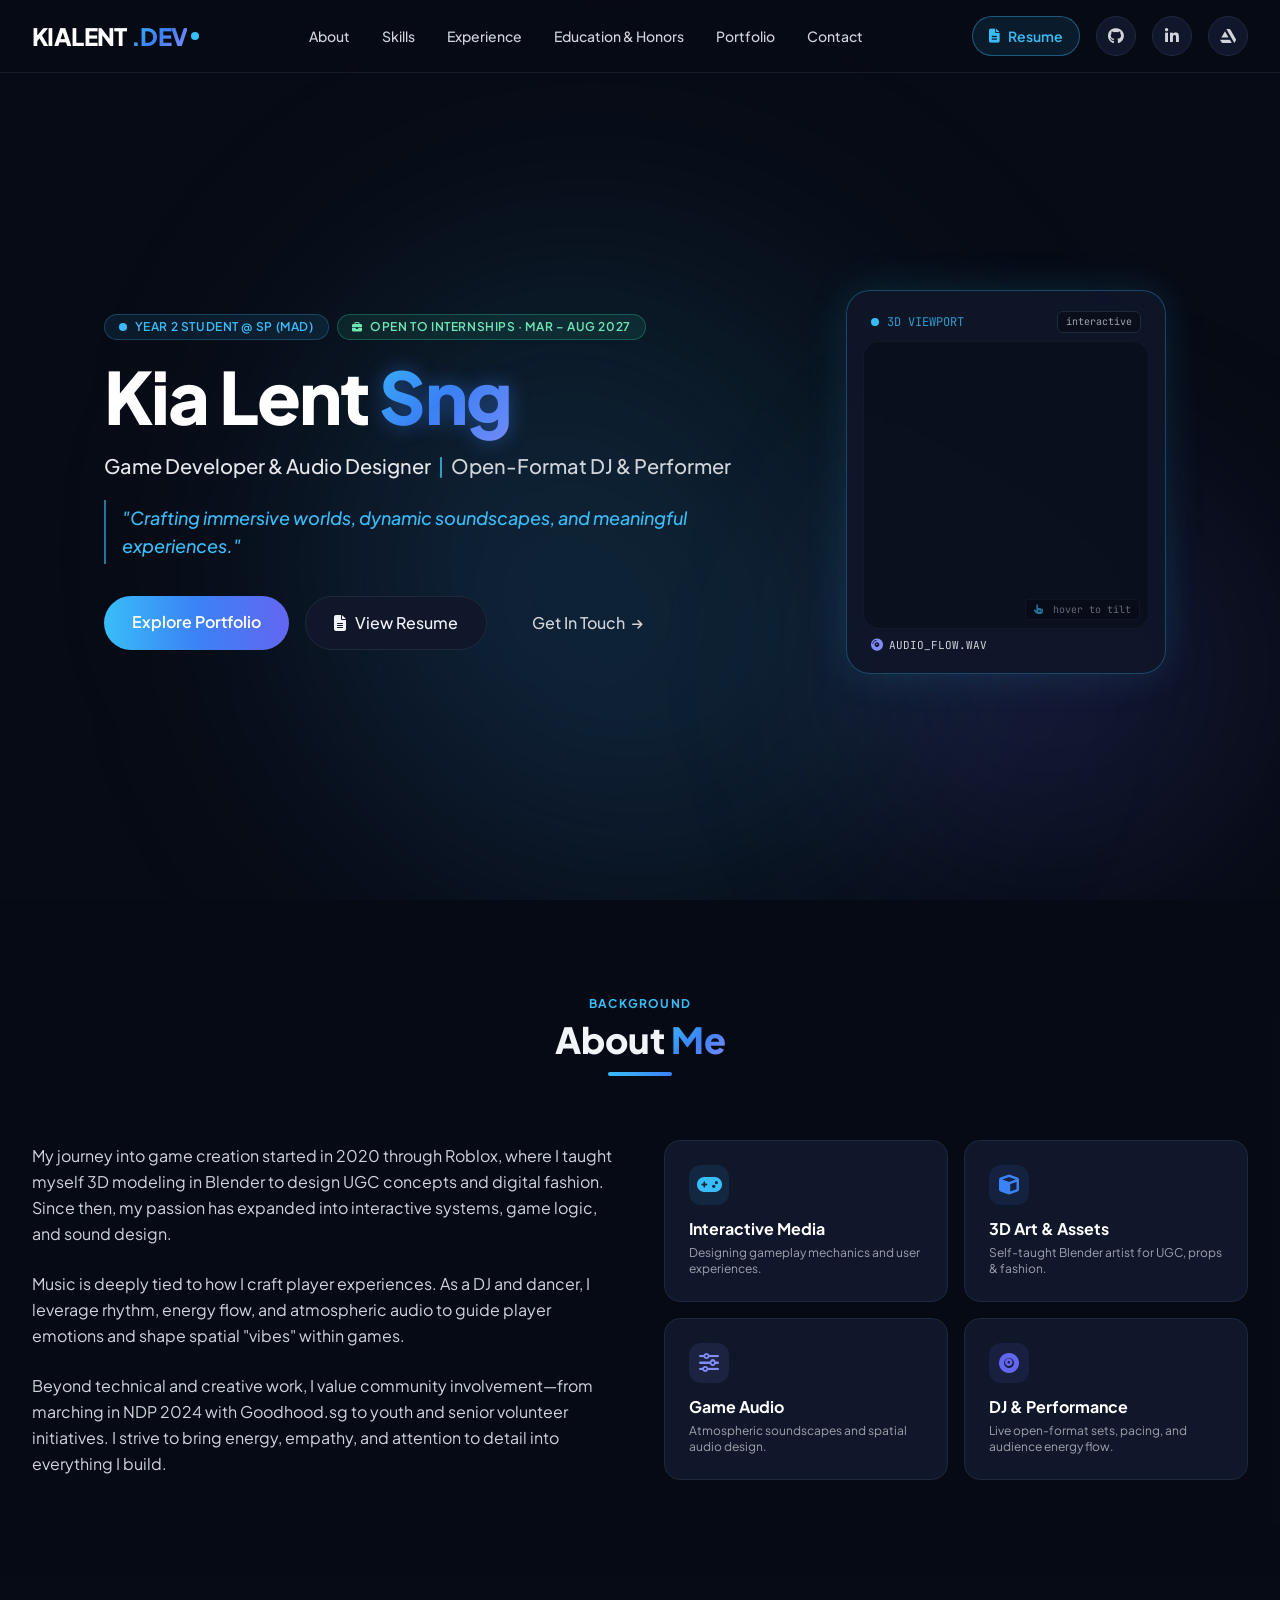
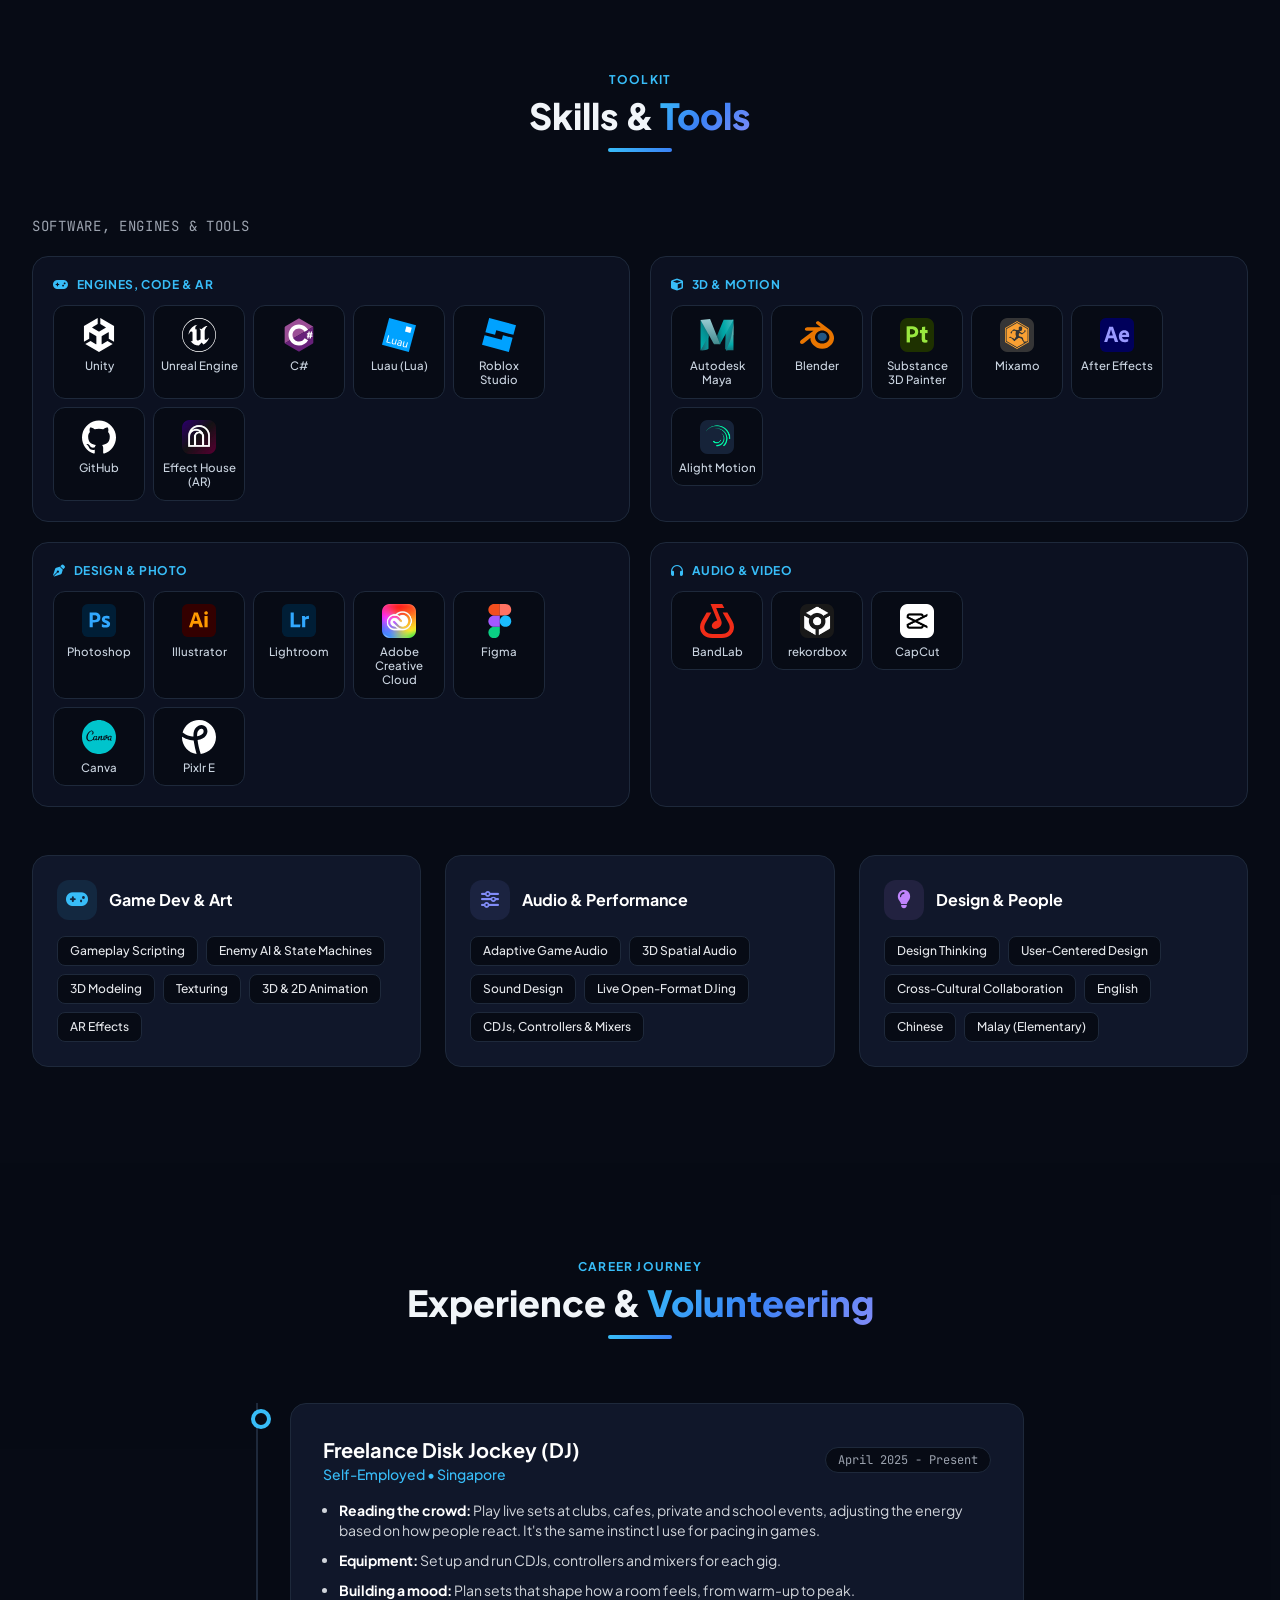
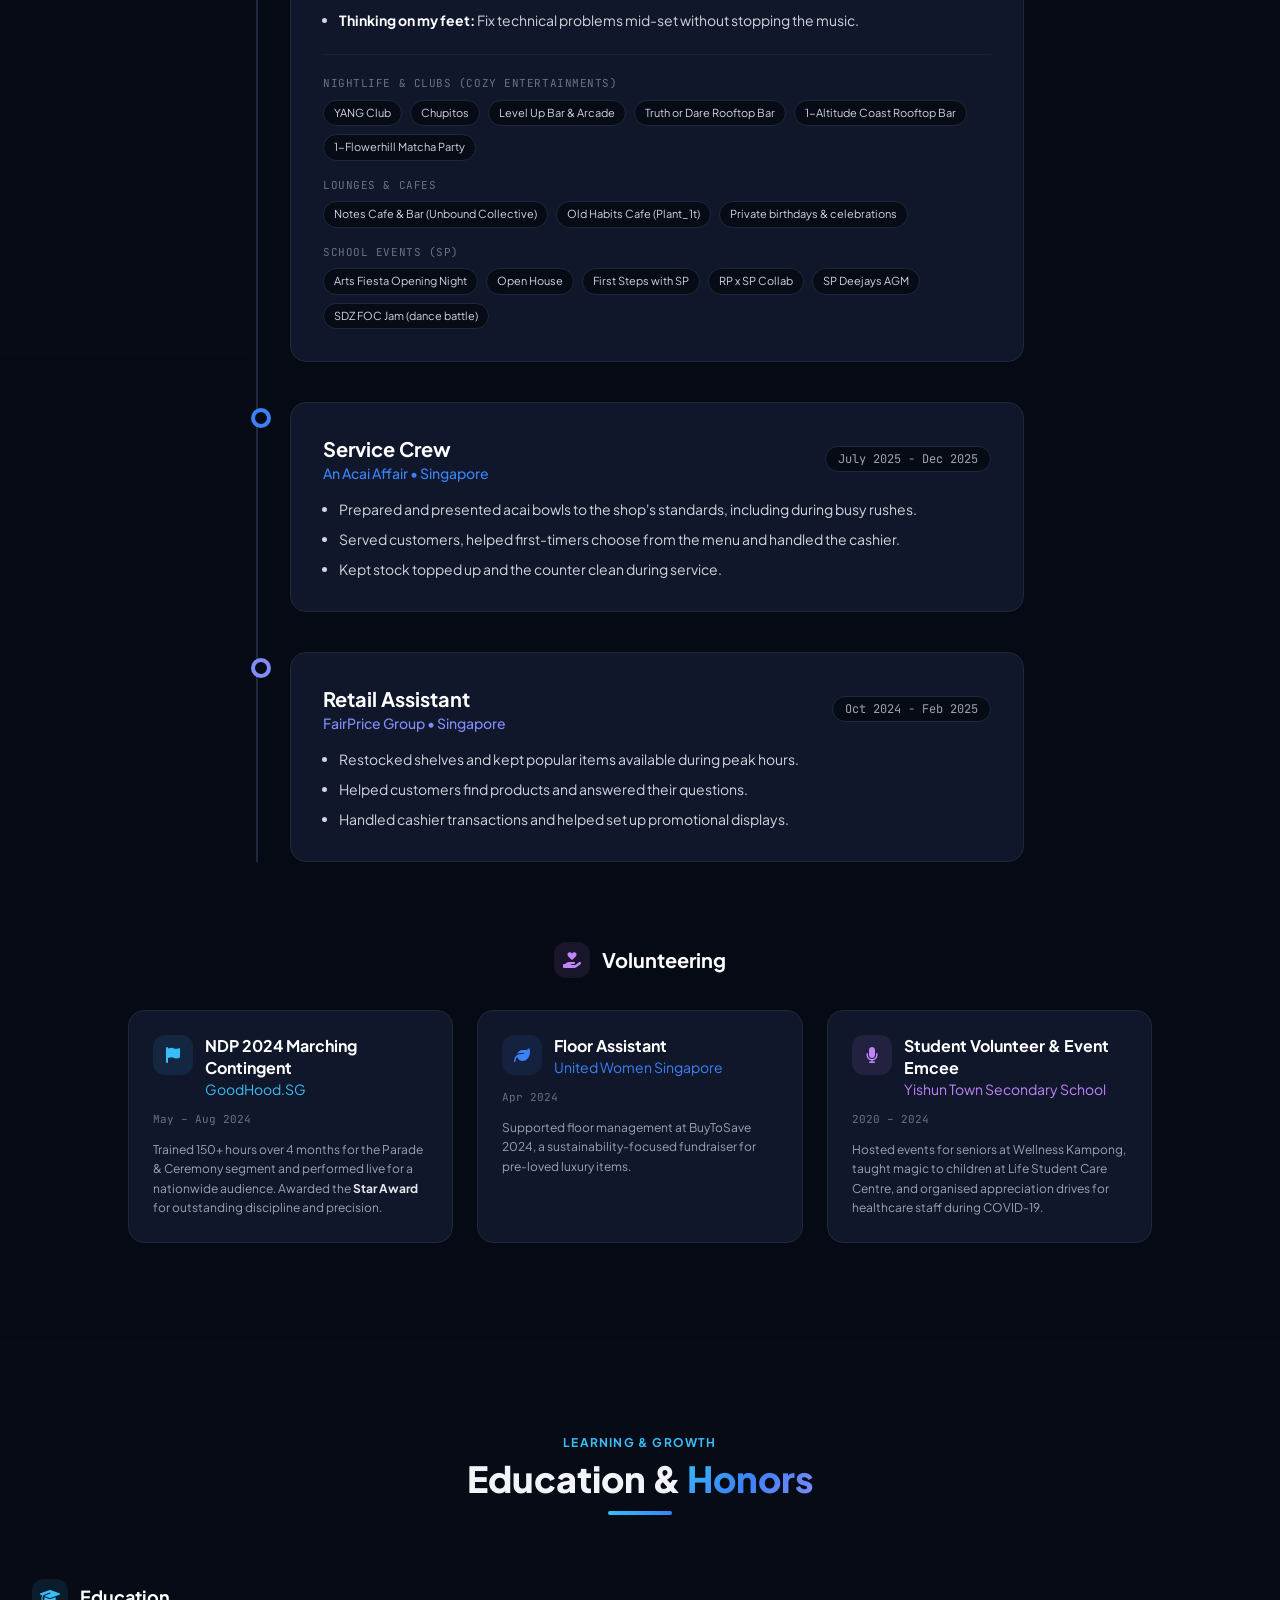
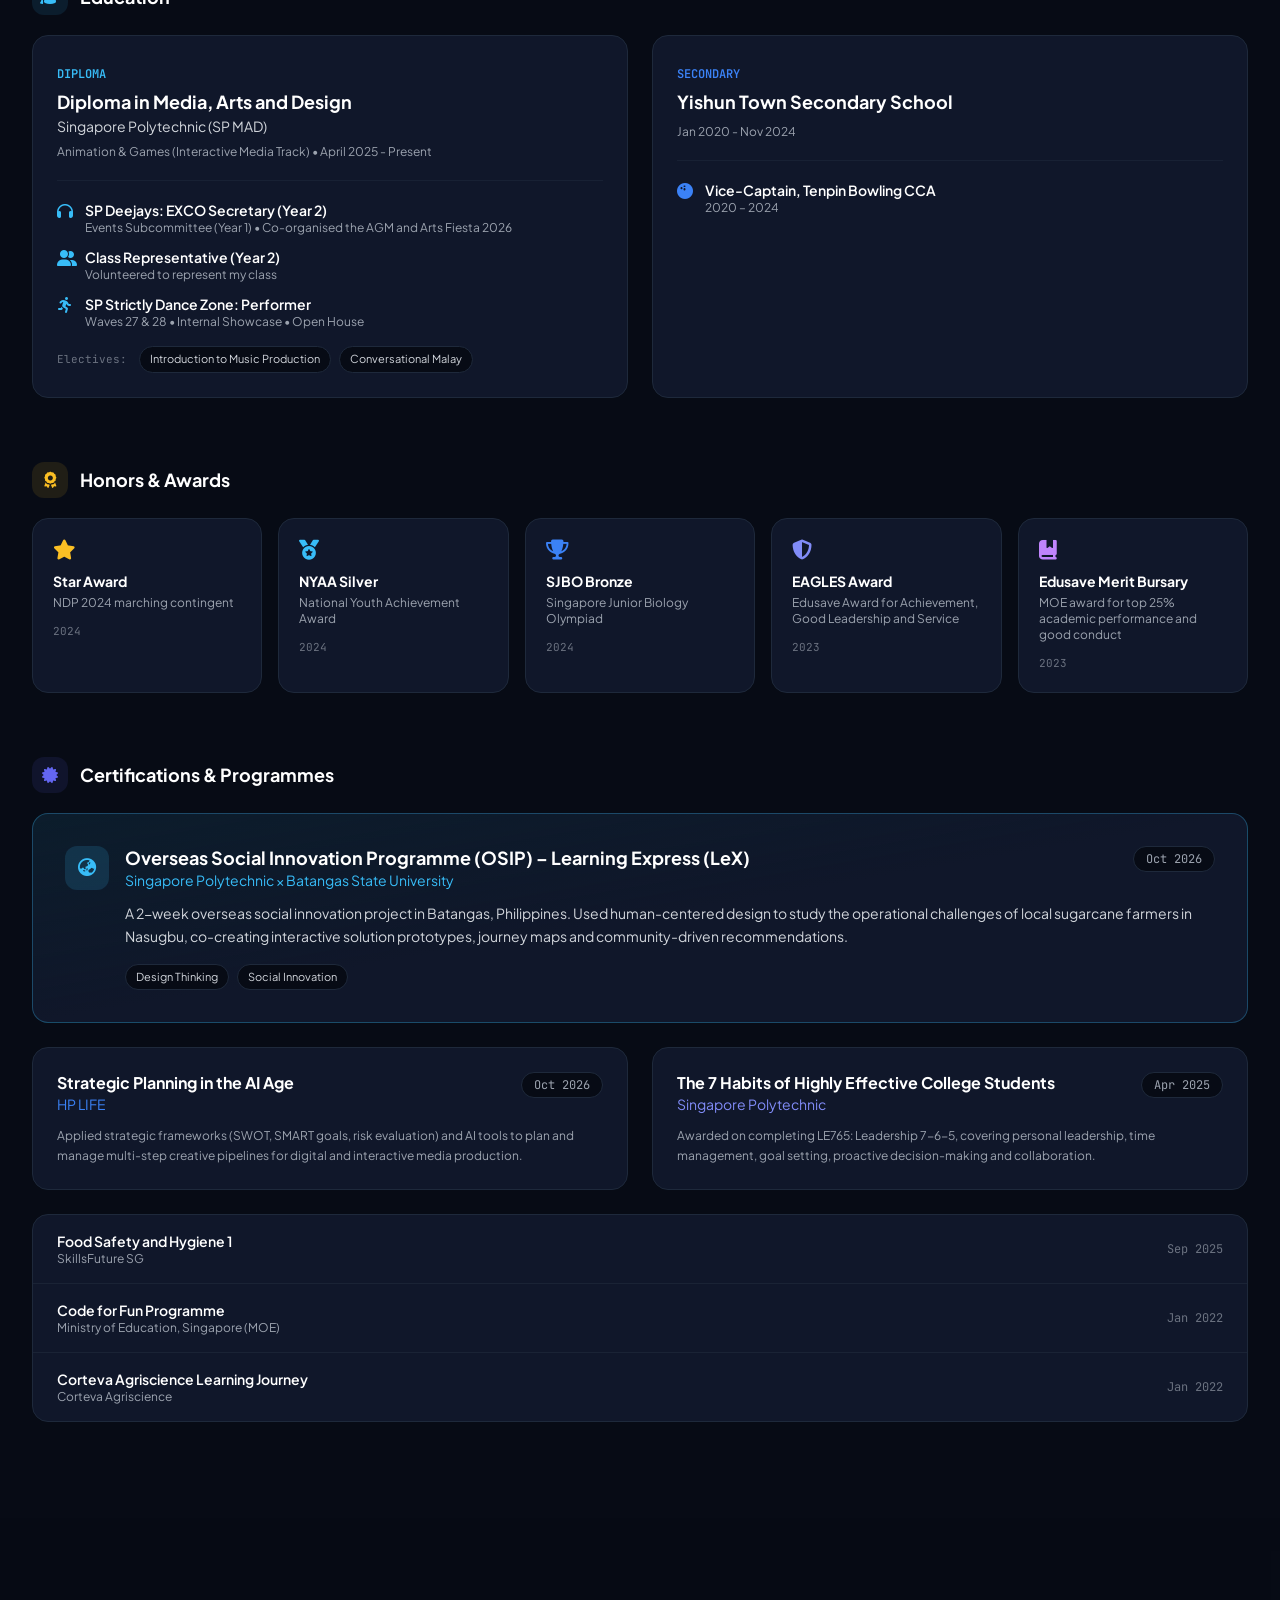
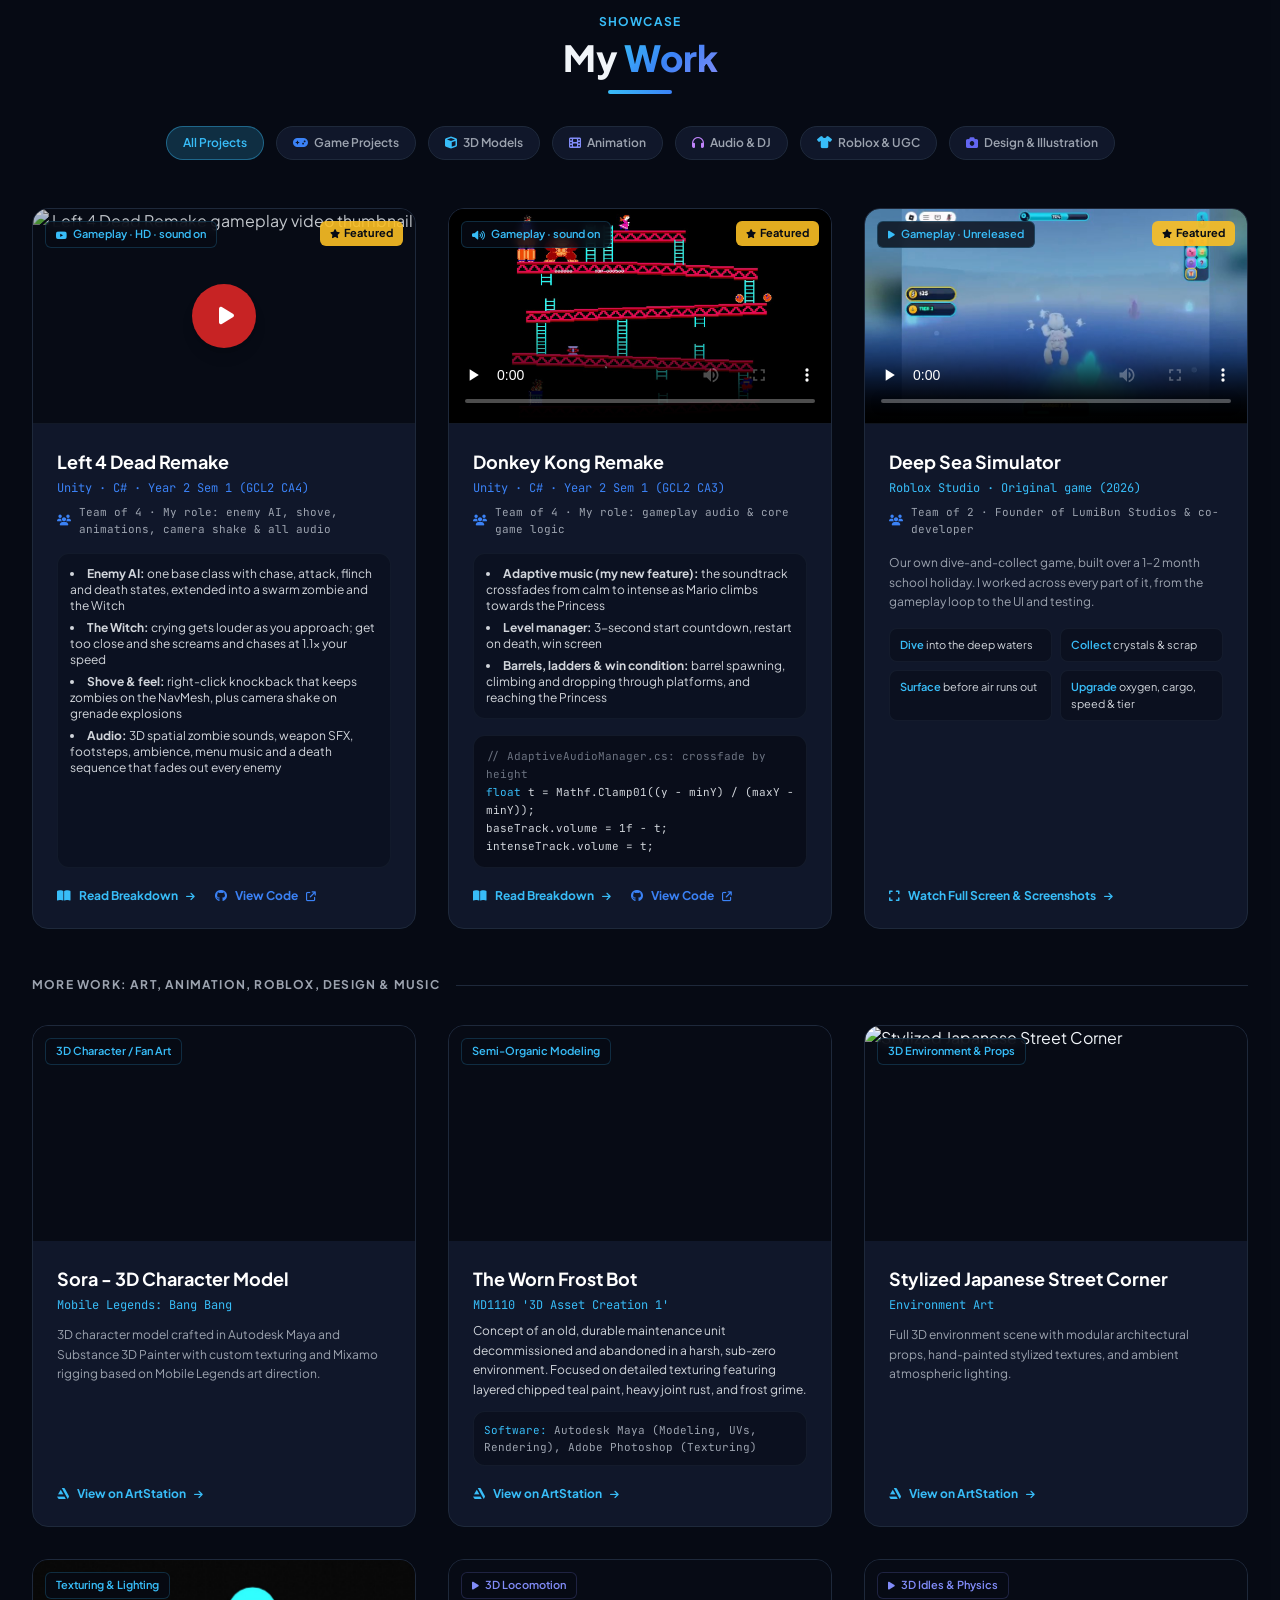
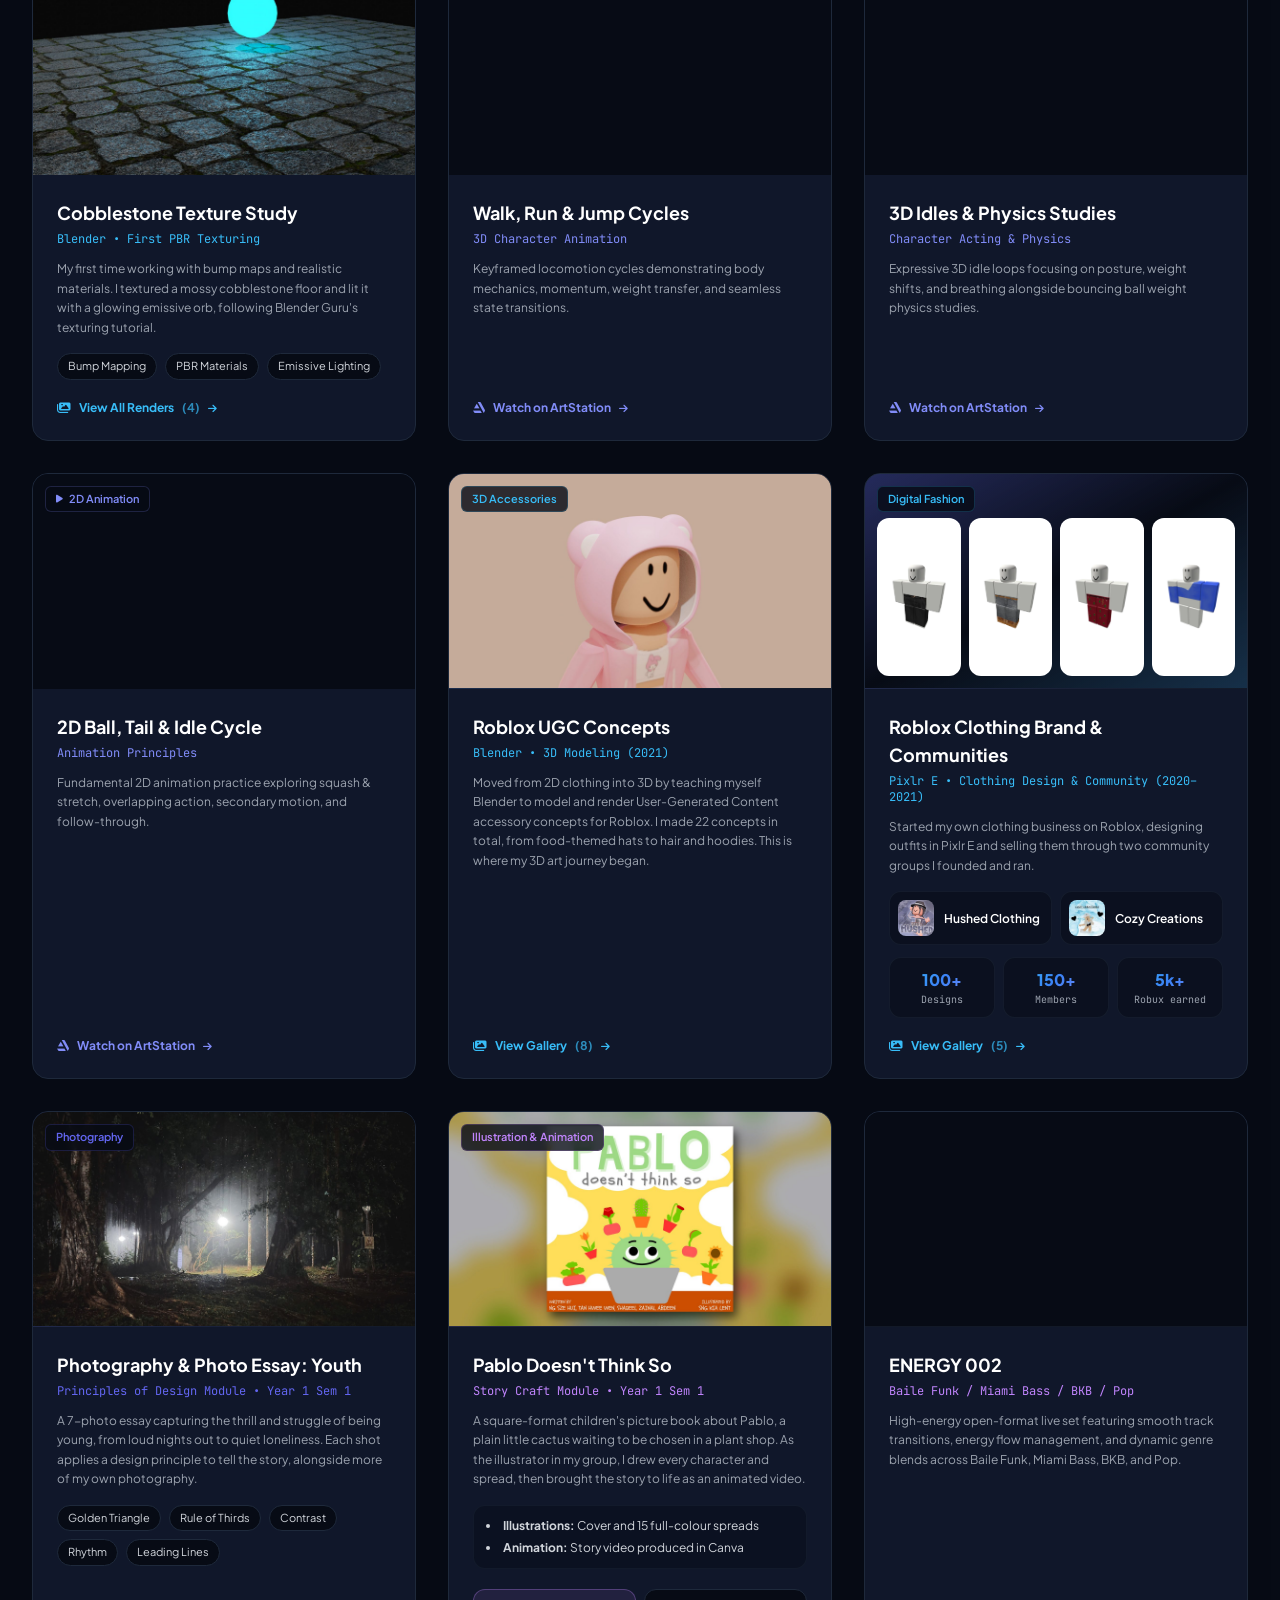
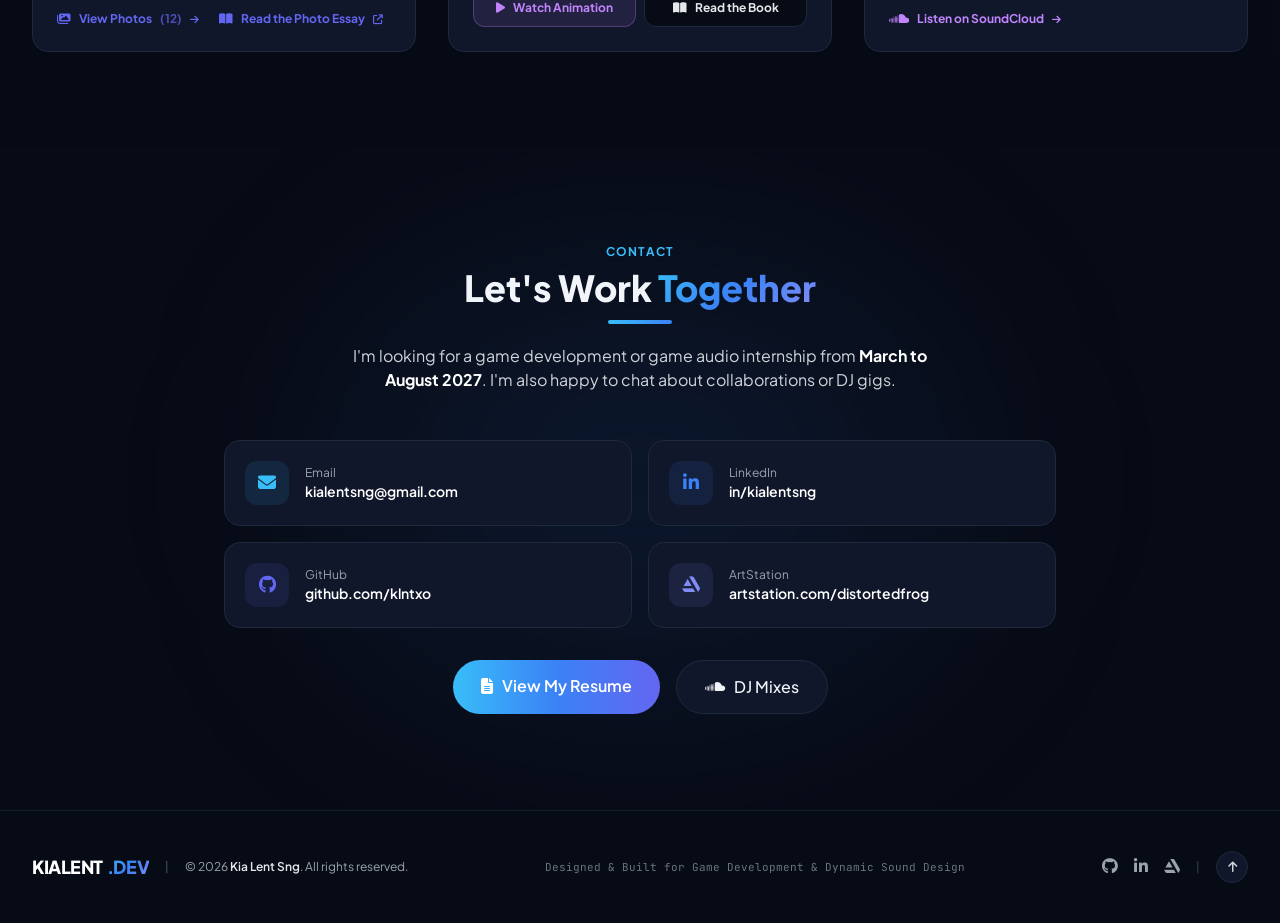
==== index.html @ 661594ba "Add files via upload" ====
<!DOCTYPE html>
<html lang="en" class="scroll-smooth">
<head>
    <meta charset="UTF-8">
    <meta name="viewport" content="width=device-width, initial-scale=1.0">
    <title>Kia Lent Sng | Game Developer & Audio Designer | Portfolio</title>
    
    <!-- Prebuilt Tailwind styles (fast). If you add new Tailwind classes, styles.css must be rebuilt. -->
    <link rel="stylesheet" href="styles.css">
    <!-- FontAwesome Icons CDN -->
    <link rel="stylesheet" href="https://cdnjs.cloudflare.com/ajax/libs/font-awesome/6.4.0/css/all.min.css">
    <!-- Google Fonts: Plus Jakarta Sans & JetBrains Mono -->
    <link rel="preconnect" href="https://cdnjs.cloudflare.com" crossorigin>
    <link rel="preconnect" href="https://fonts.googleapis.com">
    <link rel="preconnect" href="https://fonts.gstatic.com" crossorigin>
    <link href="https://fonts.googleapis.com/css2?family=JetBrains+Mono:wght@400;500&family=Plus+Jakarta+Sans:wght@300;400;500;600;700;800&display=swap" rel="stylesheet">
    <!-- Three.js for 3D Viewport Graphic -->
    <script src="https://cdnjs.cloudflare.com/ajax/libs/three.js/r128/three.min.js" defer></script>
    
    
    <style>
        html, body { overflow-x: clip; }
        body {
            background-color: #070b15;
            color: #f1f5f9;
            font-family: 'Plus Jakarta Sans', sans-serif;
        }
        /* Electric Sapphire & Ice Blue Gradient Text */
        .text-neon {
            background: linear-gradient(135deg, #38bdf8 0%, #3b82f6 50%, #818cf8 100%);
            -webkit-background-clip: text;
            -webkit-text-fill-color: transparent;
        }
        .text-glow {
            text-shadow: 0 0 20px rgba(59, 130, 246, 0.45);
        }
        /* Scroll reveal (only when JS is running) */
        .js-reveal .reveal { opacity: 0; transform: translateY(28px); transition: none; }
        .js-reveal .reveal.is-visible { opacity: 1; transform: none; transition: opacity .8s cubic-bezier(.2,.7,.2,1), transform .8s cubic-bezier(.2,.7,.2,1); }

        /* Valorant-style crosshair cursor (mouse / trackpad only) */
        @media (hover: hover) and (pointer: fine) {
            html, body { cursor: url("data:image/svg+xml,%3Csvg xmlns='http://www.w3.org/2000/svg' width='32' height='32' viewBox='0 0 32 32'%3E%3Cg stroke='%23000' stroke-opacity='.65' stroke-width='4' stroke-linecap='square'%3E%3Cpath d='M16 3v7M16 22v7M3 16h7M22 16h7'/%3E%3C/g%3E%3Cg stroke='%2338bdf8' stroke-width='2' stroke-linecap='square'%3E%3Cpath d='M16 3v7M16 22v7M3 16h7M22 16h7'/%3E%3C/g%3E%3Crect x='14.5' y='14.5' width='3' height='3' fill='%2338bdf8' stroke='%23000' stroke-opacity='.65'/%3E%3C/svg%3E") 16 16, crosshair; }
            a, button, .filter-btn, canvas, [role="button"] { cursor: url("data:image/svg+xml,%3Csvg xmlns='http://www.w3.org/2000/svg' width='32' height='32' viewBox='0 0 32 32'%3E%3Cg stroke='%23000' stroke-opacity='.65' stroke-width='4' stroke-linecap='square'%3E%3Cpath d='M16 3v7M16 22v7M3 16h7M22 16h7'/%3E%3C/g%3E%3Cg stroke='%23f472b6' stroke-width='2' stroke-linecap='square'%3E%3Cpath d='M16 3v7M16 22v7M3 16h7M22 16h7'/%3E%3C/g%3E%3Crect x='14.5' y='14.5' width='3' height='3' fill='%23f472b6' stroke='%23000' stroke-opacity='.65'/%3E%3C/svg%3E") 16 16, pointer; }
        }
        /* Project breakdown pop-up */
        .bd { position: fixed; inset: 0; z-index: 100; background: rgba(4,7,15,.9); backdrop-filter: blur(8px); display: flex; align-items: flex-start; justify-content: center; overflow-y: auto; padding: 24px 16px; opacity: 0; transition: opacity .25s; }
        .bd.is-open { opacity: 1; }
        .bd[hidden] { display: none; }
        .bd-panel { position: relative; width: 100%; max-width: 760px; margin: auto 0; background: #10172a; border: 1px solid #1e293b; border-radius: 20px; padding: 32px 28px; animation: lbIn .3s ease; }
        .bd-close { position: absolute; top: 16px; right: 16px; }
        .bd-kicker { font-family: 'JetBrains Mono', monospace; font-size: 12px; color: #38bdf8; margin-bottom: 4px; }
        .bd h3 { font-size: 1.6rem; font-weight: 800; color: #fff; margin-bottom: 12px; padding-right: 48px; }
        .bd-meta { display: flex; flex-wrap: wrap; gap: 8px; margin-bottom: 8px; }
        .bd-meta span { font-size: 12px; color: #cbd5e1; background: #070b15; border: 1px solid #1e293b; border-radius: 9999px; padding: 4px 12px; }
        .bd-meta i { color: #3b82f6; margin-right: 4px; }
        .bd section { margin-top: 22px; }
        .bd h4 { font-weight: 700; color: #fff; margin-bottom: 8px; font-size: 1rem; }
        .bd h4 i { color: #38bdf8; width: 20px; }
        .bd p, .bd li { font-size: 14px; color: #cbd5e1; line-height: 1.6; }
        .bd ul { list-style: disc; padding-left: 20px; display: grid; gap: 6px; }
        .bd li b { color: #fff; font-weight: 600; }
        @media (max-width: 640px) { .bd-panel { padding: 24px 18px; } }

        /* Gallery lightbox */
        .lb { position: fixed; inset: 0; z-index: 100; background: rgba(4,7,15,.94); backdrop-filter: blur(10px); display: flex; flex-direction: column; padding: 16px; opacity: 0; transition: opacity .25s; }
        .lb.is-open { opacity: 1; }
        .lb[hidden] { display: none; }
        .lb-top { display: flex; justify-content: space-between; align-items: flex-start; gap: 16px; max-width: 1100px; width: 100%; margin: 0 auto; }
        .lb-title { font-weight: 800; color: #fff; font-size: 1.05rem; }
        .lb-counter { font-family: 'JetBrains Mono', monospace; font-size: 12px; color: #94a3b8; }
        .lb-close, .lb-nav { width: 44px; height: 44px; border-radius: 9999px; background: #10172a; border: 1px solid #1e293b; color: #e2e8f0; display: flex; align-items: center; justify-content: center; flex-shrink: 0; transition: border-color .2s, color .2s; }
        .lb-close:hover, .lb-nav:hover { border-color: #38bdf8; color: #38bdf8; }
        .lb-stage { flex: 1; min-height: 0; display: flex; align-items: center; justify-content: center; gap: 12px; max-width: 1100px; width: 100%; margin: 12px auto 0; }
        .lb-media { flex: 1; min-width: 0; height: 100%; display: flex; align-items: center; justify-content: center; }
        .lb-media iframe { width: min(100%, calc((100vh - 230px) * 16 / 9)); aspect-ratio: 16 / 9; border: 0; border-radius: 14px; background: #000; }
        .lb-media img, .lb-media video { max-width: 100%; max-height: 100%; border-radius: 14px; object-fit: contain; animation: lbIn .3s ease; }
        @keyframes lbIn { from { opacity: 0; transform: scale(.97); } to { opacity: 1; transform: none; } }
        .lb-caption { text-align: center; color: #cbd5e1; font-size: 13px; margin: 12px auto 0; max-width: 700px; min-height: 1.2em; }
        .lb-thumbs { display: flex; gap: 8px; overflow-x: auto; padding: 12px 4px 4px; max-width: 1100px; width: 100%; margin: 0 auto; justify-content: safe center; }
        .lb-thumbs button { flex: 0 0 auto; width: 64px; height: 48px; border-radius: 8px; overflow: hidden; border: 2px solid transparent; opacity: .5; background: #10172a; transition: opacity .2s, border-color .2s; }
        .lb-thumbs button.is-active { opacity: 1; border-color: #38bdf8; }
        .lb-thumbs img { width: 100%; height: 100%; object-fit: cover; }
        .lb-thumbs .lb-thumb-video { display: flex; align-items: center; justify-content: center; color: #c084fc; height: 100%; }
        @media (max-width: 640px) { .lb-nav { position: absolute; top: 50%; z-index: 2; } .lb-prev { left: 8px; } .lb-next { right: 8px; } .lb-stage { position: relative; } }

        .tool-chip { display: inline-flex; flex-direction: column; align-items: center; justify-content: flex-start; gap: 7px; width: 92px; padding: 12px 6px 10px; border-radius: 12px; background: #070b15; border: 1px solid #1e293b; color: #cbd5e1; font-size: 11.5px; font-weight: 500; line-height: 1.25; text-align: center; transition: border-color .2s, transform .2s, color .2s; }
        .tool-chip:hover { border-color: rgba(56,189,248,.5); transform: translateY(-3px); color: #fff; }
        .tool-ico { width: 34px; height: 34px; display: inline-flex; align-items: center; justify-content: center; flex-shrink: 0; }
        .tool-ico img { width: 34px; height: 34px; object-fit: contain; }

        /* Smooth glass card hover dynamics */
        .hover-card {
            transition: all 0.35s cubic-bezier(0.4, 0, 0.2, 1);
        }
        .hover-card:hover {
            transform: translateY(-6px);
            box-shadow: 0 16px 32px -10px rgba(56, 189, 248, 0.25);
            border-color: rgba(56, 189, 248, 0.4);
        }
        @keyframes spin-slow {
            from { transform: rotate(0deg); }
            to { transform: rotate(360deg); }
        }
        .animate-spin-slow {
            animation: spin-slow 10s linear infinite;
        }
        @keyframes bounce-bar {
            0%, 100% { height: 20%; }
            50% { height: 90%; }
        }
        .animate-eq-1 { animation: bounce-bar 1.1s ease-in-out infinite; }
        .animate-eq-2 { animation: bounce-bar 0.8s ease-in-out infinite 0.15s; }
        .animate-eq-3 { animation: bounce-bar 1.3s ease-in-out infinite 0.35s; }
        .animate-eq-4 { animation: bounce-bar 0.9s ease-in-out infinite 0.1s; }
        .animate-eq-5 { animation: bounce-bar 1.2s ease-in-out infinite 0.25s; }
        
        /* Custom sleek scrollbar */
        ::-webkit-scrollbar {
            width: 8px;
        }
        ::-webkit-scrollbar-track {
            background: #070b15;
        }
        ::-webkit-scrollbar-thumb {
            background: #1e293b;
            border-radius: 4px;
        }
        ::-webkit-scrollbar-thumb:hover {
            background: #3b82f6;
        }
    </style>
</head>
<body class="font-sans antialiased selection:bg-brand-blue selection:text-white">

    <nav class="fixed w-full z-50 bg-brand-dark/80 backdrop-blur-md border-b border-brand-border/60 transition-all duration-300 py-4">
        <div class="max-w-7xl mx-auto px-4 sm:px-6 lg:px-8 flex justify-between items-center">
            <a href="#" class="text-xl sm:text-2xl font-extrabold tracking-tight text-white flex items-center gap-1">
                KIALENT<span class="text-neon">.DEV</span>
                <span class="inline-block w-2 h-2 rounded-full bg-brand-cyan animate-ping"></span>
            </a>
            <div class="hidden md:flex items-center space-x-8">
                <a href="#about" class="text-sm font-medium text-gray-300 hover:text-brand-cyan transition-colors">About</a>
                <a href="#skills" class="text-sm font-medium text-gray-300 hover:text-brand-cyan transition-colors">Skills</a>
                <a href="#experience" class="text-sm font-medium text-gray-300 hover:text-brand-cyan transition-colors">Experience</a>
                <a href="#education" class="text-sm font-medium text-gray-300 hover:text-brand-cyan transition-colors">Education & Honors</a>
                <a href="#portfolio" class="text-sm font-medium text-gray-300 hover:text-brand-cyan transition-colors">Portfolio</a>
                <a href="#contact" class="text-sm font-medium text-gray-300 hover:text-brand-cyan transition-colors">Contact</a>
            </div>
            <div class="flex items-center space-x-2 sm:space-x-4">
                <a href="resume.pdf" target="_blank" rel="noopener" class="hidden sm:inline-flex items-center gap-2 px-4 h-10 rounded-full bg-brand-cyan/10 border border-brand-cyan/40 text-brand-cyan text-sm font-semibold hover:bg-brand-cyan hover:text-brand-dark transition-all" title="Open Resume (PDF)">
                    <i class="fas fa-file-lines"></i> Resume
                </a>
                <a href="https://github.com/klntxo/Unity-Game-Projects" target="_blank" class="w-9 h-9 sm:w-10 sm:h-10 rounded-full bg-brand-card flex items-center justify-center border border-brand-border text-gray-300 hover:text-brand-cyan hover:border-brand-cyan transition-all" title="GitHub Repository">
                    <i class="fab fa-github text-base"></i>
                </a>
                <a href="https://www.linkedin.com/in/kialentsng/" target="_blank" class="w-9 h-9 sm:w-10 sm:h-10 rounded-full bg-brand-card flex items-center justify-center border border-brand-border text-gray-300 hover:text-brand-cyan hover:border-brand-cyan transition-all" title="LinkedIn Profile">
                    <i class="fab fa-linkedin-in text-base"></i>
                </a>
                <a href="https://www.artstation.com/distortedfrog" target="_blank" class="w-9 h-9 sm:w-10 sm:h-10 rounded-full bg-brand-card flex items-center justify-center border border-brand-border text-gray-300 hover:text-brand-periwinkle hover:border-brand-periwinkle transition-all" title="ArtStation Portfolio">
                    <i class="fab fa-artstation text-base"></i>
                </a>
            </div>
        </div>
    </nav>

    <header class="relative pt-32 pb-20 lg:pt-48 lg:pb-32 overflow-hidden flex items-center min-h-screen">
        <!-- Ambient Sapphire Light Orbs -->
        <div class="absolute top-1/4 left-1/2 -translate-x-1/2 w-[650px] h-[650px] bg-gradient-to-tr from-brand-blue/20 via-brand-cyan/15 to-transparent rounded-full blur-[130px] pointer-events-none"></div>
        <div class="absolute bottom-10 right-10 w-96 h-96 bg-brand-indigo/15 rounded-full blur-[100px] pointer-events-none"></div>

        <div class="max-w-7xl mx-auto px-4 sm:px-6 lg:px-8 text-center md:text-left flex flex-col md:flex-row items-center gap-12 relative z-10">
            <div class="md:w-2/3 space-y-5">
                <!-- Context Badge -->
                <div class="flex flex-wrap gap-2 justify-center md:justify-start">
                    <div class="inline-flex items-center gap-2 px-3.5 py-1 rounded-full bg-brand-cyan/10 border border-brand-cyan/25 text-brand-cyan text-xs font-semibold uppercase tracking-wider">
                        <span class="w-2 h-2 rounded-full bg-brand-cyan animate-pulse"></span>
                        <span>Year 2 Student @ SP (MAD)</span>
                    </div>
                    <div class="inline-flex items-center gap-2 px-3.5 py-1 rounded-full bg-emerald-400/10 border border-emerald-400/30 text-emerald-300 text-xs font-semibold uppercase tracking-wider">
                        <i class="fas fa-briefcase text-[10px]"></i>
                        <span>Open to internships · Mar – Aug 2027</span>
                    </div>
                </div>

                <!-- Main Name Header -->
                <h1 class="text-5xl sm:text-6xl lg:text-7xl font-extrabold tracking-tight text-white leading-tight">
                    Kia Lent <span class="text-neon text-glow">Sng</span>
                </h1>

                <!-- Key Role Titles -->
                <p class="text-lg sm:text-xl text-gray-200 font-medium leading-relaxed">
                    Game Developer & Audio Designer 
                    <span class="text-brand-cyan font-normal mx-1 hidden sm:inline">|</span> 
                    <span class="text-gray-300 block sm:inline">Open-Format DJ & Performer</span>
                </p>

                <!-- Personal Motto Callout -->
                <div class="pl-4 border-l-2 border-brand-cyan/60 py-1 my-3 text-left">
                    <p class="text-base sm:text-lg text-brand-cyan font-medium italic leading-snug">
                        "Crafting immersive worlds, dynamic soundscapes, and meaningful experiences."
                    </p>
                </div>

                <!-- Action Buttons -->
                <div class="pt-3 flex flex-wrap gap-4 justify-center md:justify-start">
                    <a href="#portfolio" class="px-7 py-3.5 rounded-full bg-gradient-to-r from-brand-cyan via-brand-blue to-brand-indigo text-white font-semibold hover:shadow-[0_0_25px_rgba(59,130,246,0.5)] transition-all transform hover:-translate-y-0.5 text-center">
                        Explore Portfolio
                    </a>
                    <a href="resume.pdf" target="_blank" rel="noopener" class="px-7 py-3.5 rounded-full bg-brand-card border border-brand-border hover:border-brand-cyan hover:text-brand-cyan transition-all text-center font-medium">
                        <i class="fas fa-file-lines mr-1.5"></i> View Resume
                    </a>
                    <a href="#contact" class="px-7 py-3.5 rounded-full border border-transparent text-gray-300 hover:text-brand-cyan transition-all text-center font-medium">
                        Get In Touch <i class="fas fa-arrow-right text-xs ml-1"></i>
                    </a>
                </div>
            </div>

            <div class="md:w-1/3 flex justify-center relative">
                <div class="w-72 h-80 sm:w-80 sm:h-96 rounded-3xl bg-brand-card/90 border border-brand-cyan/30 shadow-[0_0_40px_rgba(56,189,248,0.15)] relative overflow-hidden backdrop-blur-xl flex flex-col justify-between p-4 group">
                    
                    <!-- Top Status Bar -->
                    <div class="flex justify-between items-center text-xs font-mono text-brand-cyan/80 z-10 px-2 pt-1">
                        <span class="flex items-center gap-2">
                            <span class="w-2 h-2 rounded-full bg-brand-cyan animate-ping"></span>
                            <span>3D VIEWPORT</span>
                        </span>
                        <span class="text-[10px] text-gray-400 bg-brand-dark/60 border border-brand-border px-2 py-0.5 rounded-md">interactive</span>
                    </div>

                    <!-- 3D Interactive Canvas -->
                    <div class="relative w-full h-full flex items-center justify-center my-2 rounded-2xl overflow-hidden bg-brand-dark/50 border border-brand-border/40">
                        <canvas id="hero-3d-canvas" class="w-full h-full"></canvas>
                        
                        <!-- Hover hint overlay -->
                        <div class="absolute bottom-2 right-2 opacity-60 group-hover:opacity-100 transition-opacity text-[10px] font-mono text-gray-400 bg-brand-dark/80 px-2 py-0.5 rounded border border-brand-border/60 pointer-events-none">
                            <i class="fas fa-hand-pointer mr-1 text-brand-cyan"></i> hover to tilt
                        </div>
                    </div>

                    <!-- Bottom Audio Wave Accent -->
                    <div class="flex items-center justify-between px-2 pb-1 z-10">
                        <div class="flex items-center gap-1.5 text-xs font-mono text-gray-400">
                            <i class="fas fa-compact-disc text-brand-periwinkle animate-spin-slow"></i>
                            <span class="text-[11px] text-gray-300">AUDIO_FLOW.WAV</span>
                        </div>
                        <div class="flex items-end gap-1 h-3">
                            <span class="w-1 bg-brand-cyan/80 rounded-full animate-eq-1"></span>
                            <span class="w-1 bg-brand-blue/80 rounded-full animate-eq-3"></span>
                            <span class="w-1 bg-brand-periwinkle/80 rounded-full animate-eq-2"></span>
                            <span class="w-1 bg-brand-cyan/80 rounded-full animate-eq-5"></span>
                        </div>
                    </div>

                </div>
            </div>
        </div>
    </header>

    <section id="about" class="py-24 bg-brand-dark/50 relative">
        <div class="max-w-7xl mx-auto px-4 sm:px-6 lg:px-8">
            <div class="text-center mb-16">
                <span class="text-xs font-bold uppercase tracking-widest text-brand-cyan mb-2 block">Background</span>
                <h2 class="text-3xl md:text-4xl font-extrabold">About <span class="text-neon">Me</span></h2>
                <div class="w-16 h-1 bg-gradient-to-r from-brand-cyan to-brand-blue mx-auto rounded-full mt-3"></div>
            </div>

            <div class="grid md:grid-cols-2 gap-12 items-center">
                <div class="space-y-6 text-gray-300 leading-relaxed text-base">
                    <p>
                        My journey into game creation started in 2020 through Roblox, where I taught myself 3D modeling in Blender to design UGC concepts and digital fashion. Since then, my passion has expanded into interactive systems, game logic, and sound design.
                    </p>
                    <p>
                        Music is deeply tied to how I craft player experiences. As a DJ and dancer, I leverage rhythm, energy flow, and atmospheric audio to guide player emotions and shape spatial "vibes" within games.
                    </p>
                    <p>
                        Beyond technical and creative work, I value community involvement—from marching in NDP 2024 with Goodhood.sg to youth and senior volunteer initiatives. I strive to bring energy, empathy, and attention to detail into everything I build.
                    </p>
                </div>

                <div class="grid grid-cols-2 gap-4">
                    <div class="bg-brand-card p-6 rounded-2xl border border-brand-border hover-card">
                        <div class="w-10 h-10 rounded-xl bg-brand-cyan/10 flex items-center justify-center text-brand-cyan text-xl mb-3">
                            <i class="fas fa-gamepad"></i>
                        </div>
                        <h3 class="font-bold text-white mb-1">Interactive Media</h3>
                        <p class="text-xs text-gray-400">Designing gameplay mechanics and user experiences.</p>
                    </div>

                    <div class="bg-brand-card p-6 rounded-2xl border border-brand-border hover-card">
                        <div class="w-10 h-10 rounded-xl bg-brand-blue/10 flex items-center justify-center text-brand-blue text-xl mb-3">
                            <i class="fas fa-cube"></i>
                        </div>
                        <h3 class="font-bold text-white mb-1">3D Art & Assets</h3>
                        <p class="text-xs text-gray-400">Self-taught Blender artist for UGC, props & fashion.</p>
                    </div>

                    <div class="bg-brand-card p-6 rounded-2xl border border-brand-border hover-card">
                        <div class="w-10 h-10 rounded-xl bg-brand-periwinkle/10 flex items-center justify-center text-brand-periwinkle text-xl mb-3">
                            <i class="fas fa-sliders"></i>
                        </div>
                        <h3 class="font-bold text-white mb-1">Game Audio</h3>
                        <p class="text-xs text-gray-400">Atmospheric soundscapes and spatial audio design.</p>
                    </div>

                    <div class="bg-brand-card p-6 rounded-2xl border border-brand-border hover-card">
                        <div class="w-10 h-10 rounded-xl bg-brand-indigo/10 flex items-center justify-center text-brand-indigo text-xl mb-3">
                            <i class="fas fa-record-vinyl"></i>
                        </div>
                        <h3 class="font-bold text-white mb-1">DJ & Performance</h3>
                        <p class="text-xs text-gray-400">Live open-format sets, pacing, and audience energy flow.</p>
                    </div>
                </div>
            </div>
        </div>
    </section>

    <section id="skills" class="py-24 bg-brand-dark">
        <div class="max-w-7xl mx-auto px-4 sm:px-6 lg:px-8">
            <div class="text-center mb-16">
                <span class="text-xs font-bold uppercase tracking-widest text-brand-cyan mb-2 block">Toolkit</span>
                <h2 class="text-3xl md:text-4xl font-extrabold">Skills & <span class="text-neon">Tools</span></h2>
                <div class="w-16 h-1 bg-gradient-to-r from-brand-cyan to-brand-blue mx-auto rounded-full mt-3"></div>
            </div>

            <h3 class="text-sm font-mono uppercase tracking-wider text-gray-400 mb-5">Software, Engines &amp; Tools</h3>
            <div class="grid md:grid-cols-2 gap-5 mb-12">
                <div class="bg-brand-card/60 rounded-2xl border border-brand-border p-5">
                    <p class="flex items-center gap-2 text-xs font-bold uppercase tracking-wider text-brand-cyan mb-3"><i class="fas fa-gamepad"></i> Engines, Code & AR</p>
                    <div class="flex flex-wrap gap-2">
                            <span class="tool-chip"><span class="tool-ico"><img src="images/logos/unity.svg" alt="" loading="lazy"></span>Unity</span>
                            <span class="tool-chip"><span class="tool-ico"><img src="images/logos/unreal.svg" alt="" loading="lazy"></span>Unreal Engine</span>
                            <span class="tool-chip"><span class="tool-ico"><img src="images/logos/csharp.svg" alt="" loading="lazy"></span>C#</span>
                            <span class="tool-chip"><span class="tool-ico"><img src="images/logos/luau.svg" alt="" loading="lazy"></span>Luau (Lua)</span>
                            <span class="tool-chip"><span class="tool-ico"><img src="images/logos/roblox-studio.svg" alt="" loading="lazy"></span>Roblox Studio</span>
                            <span class="tool-chip"><span class="tool-ico"><img src="images/logos/github.svg" alt="" loading="lazy"></span>GitHub</span>
                            <span class="tool-chip"><span class="tool-ico"><img src="images/logos/effect-house.png" alt="" loading="lazy"></span>Effect House (AR)</span>
                    </div>
                </div>
                <div class="bg-brand-card/60 rounded-2xl border border-brand-border p-5">
                    <p class="flex items-center gap-2 text-xs font-bold uppercase tracking-wider text-brand-cyan mb-3"><i class="fas fa-cube"></i> 3D & Motion</p>
                    <div class="flex flex-wrap gap-2">
                            <span class="tool-chip"><span class="tool-ico"><img src="images/logos/maya.svg" alt="" loading="lazy"></span>Autodesk Maya</span>
                            <span class="tool-chip"><span class="tool-ico"><img src="images/logos/blender.svg" alt="" loading="lazy"></span>Blender</span>
                            <span class="tool-chip"><span class="tool-ico"><img src="images/logos/substance-painter.png" alt="" loading="lazy"></span>Substance 3D Painter</span>
                            <span class="tool-chip"><span class="tool-ico"><img src="images/logos/mixamo.png" alt="" loading="lazy"></span>Mixamo</span>
                            <span class="tool-chip"><span class="tool-ico"><img src="images/logos/after-effects.svg" alt="" loading="lazy"></span>After Effects</span>
                            <span class="tool-chip"><span class="tool-ico"><img src="images/logos/alight-motion.png" alt="" loading="lazy"></span>Alight Motion</span>
                    </div>
                </div>
                <div class="bg-brand-card/60 rounded-2xl border border-brand-border p-5">
                    <p class="flex items-center gap-2 text-xs font-bold uppercase tracking-wider text-brand-cyan mb-3"><i class="fas fa-pen-nib"></i> Design & Photo</p>
                    <div class="flex flex-wrap gap-2">
                            <span class="tool-chip"><span class="tool-ico"><img src="images/logos/photoshop.svg" alt="" loading="lazy"></span>Photoshop</span>
                            <span class="tool-chip"><span class="tool-ico"><img src="images/logos/illustrator.svg" alt="" loading="lazy"></span>Illustrator</span>
                            <span class="tool-chip"><span class="tool-ico"><img src="images/logos/lightroom.svg" alt="" loading="lazy"></span>Lightroom</span>
                            <span class="tool-chip"><span class="tool-ico"><img src="images/logos/creative-cloud.png" alt="" loading="lazy"></span>Adobe Creative Cloud</span>
                            <span class="tool-chip"><span class="tool-ico"><img src="images/logos/figma.svg" alt="" loading="lazy"></span>Figma</span>
                            <span class="tool-chip"><span class="tool-ico"><img src="images/logos/canva.svg" alt="" loading="lazy"></span>Canva</span>
                            <span class="tool-chip"><span class="tool-ico"><img src="images/logos/pixlr.svg" alt="" loading="lazy"></span>Pixlr E</span>
                    </div>
                </div>
                <div class="bg-brand-card/60 rounded-2xl border border-brand-border p-5">
                    <p class="flex items-center gap-2 text-xs font-bold uppercase tracking-wider text-brand-cyan mb-3"><i class="fas fa-headphones"></i> Audio & Video</p>
                    <div class="flex flex-wrap gap-2">
                            <span class="tool-chip"><span class="tool-ico"><img src="images/logos/bandlab.svg" alt="" loading="lazy"></span>BandLab</span>
                            <span class="tool-chip"><span class="tool-ico"><img src="images/logos/rekordbox.png" alt="" loading="lazy"></span>rekordbox</span>
                            <span class="tool-chip"><span class="tool-ico"><img src="images/logos/capcut.png" alt="" loading="lazy"></span>CapCut</span>
                    </div>
                </div>
            </div>

            <div class="grid md:grid-cols-3 gap-6">
                <div class="bg-brand-card p-6 rounded-2xl border border-brand-border hover-card">
                    <div class="flex items-center gap-3 mb-4">
                        <span class="w-10 h-10 rounded-xl bg-brand-cyan/10 text-brand-cyan flex items-center justify-center text-lg"><i class="fas fa-gamepad"></i></span>
                        <h3 class="font-bold text-white">Game Dev & Art</h3>
                    </div>
                    <div class="flex flex-wrap gap-2">
                            <span class="text-xs font-medium px-3 py-1.5 rounded-lg bg-brand-dark border border-brand-border text-gray-200">Gameplay Scripting</span>
                            <span class="text-xs font-medium px-3 py-1.5 rounded-lg bg-brand-dark border border-brand-border text-gray-200">Enemy AI & State Machines</span>
                            <span class="text-xs font-medium px-3 py-1.5 rounded-lg bg-brand-dark border border-brand-border text-gray-200">3D Modeling</span>
                            <span class="text-xs font-medium px-3 py-1.5 rounded-lg bg-brand-dark border border-brand-border text-gray-200">Texturing</span>
                            <span class="text-xs font-medium px-3 py-1.5 rounded-lg bg-brand-dark border border-brand-border text-gray-200">3D & 2D Animation</span>
                            <span class="text-xs font-medium px-3 py-1.5 rounded-lg bg-brand-dark border border-brand-border text-gray-200">AR Effects</span>
                            
                    </div>
                </div>
                <div class="bg-brand-card p-6 rounded-2xl border border-brand-border hover-card">
                    <div class="flex items-center gap-3 mb-4">
                        <span class="w-10 h-10 rounded-xl bg-brand-periwinkle/10 text-brand-periwinkle flex items-center justify-center text-lg"><i class="fas fa-sliders"></i></span>
                        <h3 class="font-bold text-white">Audio & Performance</h3>
                    </div>
                    <div class="flex flex-wrap gap-2">
                            <span class="text-xs font-medium px-3 py-1.5 rounded-lg bg-brand-dark border border-brand-border text-gray-200">Adaptive Game Audio</span>
                            <span class="text-xs font-medium px-3 py-1.5 rounded-lg bg-brand-dark border border-brand-border text-gray-200">3D Spatial Audio</span>
                            <span class="text-xs font-medium px-3 py-1.5 rounded-lg bg-brand-dark border border-brand-border text-gray-200">Sound Design</span>
                            <span class="text-xs font-medium px-3 py-1.5 rounded-lg bg-brand-dark border border-brand-border text-gray-200">Live Open-Format DJing</span>
                            <span class="text-xs font-medium px-3 py-1.5 rounded-lg bg-brand-dark border border-brand-border text-gray-200">CDJs, Controllers & Mixers</span>
                            
                    </div>
                </div>
                <div class="bg-brand-card p-6 rounded-2xl border border-brand-border hover-card">
                    <div class="flex items-center gap-3 mb-4">
                        <span class="w-10 h-10 rounded-xl bg-brand-lavender/10 text-brand-lavender flex items-center justify-center text-lg"><i class="fas fa-lightbulb"></i></span>
                        <h3 class="font-bold text-white">Design & People</h3>
                    </div>
                    <div class="flex flex-wrap gap-2">
                            <span class="text-xs font-medium px-3 py-1.5 rounded-lg bg-brand-dark border border-brand-border text-gray-200">Design Thinking</span>
                            <span class="text-xs font-medium px-3 py-1.5 rounded-lg bg-brand-dark border border-brand-border text-gray-200">User-Centered Design</span>
                            <span class="text-xs font-medium px-3 py-1.5 rounded-lg bg-brand-dark border border-brand-border text-gray-200">Cross-Cultural Collaboration</span>
                            <span class="text-xs font-medium px-3 py-1.5 rounded-lg bg-brand-dark border border-brand-border text-gray-200">English</span>
                            <span class="text-xs font-medium px-3 py-1.5 rounded-lg bg-brand-dark border border-brand-border text-gray-200">Chinese</span>
                            <span class="text-xs font-medium px-3 py-1.5 rounded-lg bg-brand-dark border border-brand-border text-gray-200">Malay (Elementary)</span>
                            
                    </div>
                </div>
            </div>
        </div>
    </section>

    <section id="experience" class="py-24 bg-brand-dark/50">
        <div class="max-w-7xl mx-auto px-4 sm:px-6 lg:px-8">
            <div class="text-center mb-16">
                <span class="text-xs font-bold uppercase tracking-widest text-brand-cyan mb-2 block">Career Journey</span>
                <h2 class="text-3xl md:text-4xl font-extrabold">Experience & <span class="text-neon">Volunteering</span></h2>
                <div class="w-16 h-1 bg-gradient-to-r from-brand-cyan to-brand-blue mx-auto rounded-full mt-3"></div>
            </div>

            <div class="relative border-l-2 border-brand-border max-w-3xl mx-auto space-y-10 pl-6 sm:pl-8">

                <!-- Experience Item 1 -->
                <div class="relative group">
                    <div class="absolute -left-[31px] sm:-left-[39px] top-1.5 w-5 h-5 rounded-full bg-brand-dark border-4 border-brand-cyan group-hover:scale-125 transition-transform"></div>
                    <div class="bg-brand-card p-6 sm:p-8 rounded-2xl border border-brand-border hover-card">
                        <div class="flex flex-col sm:flex-row sm:items-center justify-between gap-2 mb-4">
                            <div>
                                <h3 class="text-xl font-bold text-white">Freelance Disk Jockey (DJ)</h3>
                                <p class="text-brand-cyan font-medium text-sm">Self-Employed • Singapore</p>
                            </div>
                            <span class="text-xs font-mono text-gray-400 bg-brand-dark border border-brand-border px-3 py-1 rounded-full w-max">
                                April 2025 - Present
                            </span>
                        </div>
                        <ul class="space-y-2.5 text-sm text-gray-300 list-disc list-outside pl-4">
                            <li><strong class="text-white">Reading the crowd:</strong> Play live sets at clubs, cafes, private and school events, adjusting the energy based on how people react. It's the same instinct I use for pacing in games.</li>
                            <li><strong class="text-white">Equipment:</strong> Set up and run CDJs, controllers and mixers for each gig.</li>
                            <li><strong class="text-white">Building a mood:</strong> Plan sets that shape how a room feels, from warm-up to peak.</li>
                            <li><strong class="text-white">Thinking on my feet:</strong> Fix technical problems mid-set without stopping the music.</li>
                        </ul>

                        <div class="mt-6 pt-5 border-t border-brand-border/60 space-y-4">
                            <div>
                                <p class="text-[11px] font-mono uppercase tracking-wider text-gray-500 mb-2">Nightlife & Clubs (Cozy Entertainments)</p>
                                <div class="flex flex-wrap gap-2">
                                    <span class="text-[11px] px-2.5 py-1 rounded-full bg-brand-dark border border-brand-border text-gray-300">YANG Club</span>
                                    <span class="text-[11px] px-2.5 py-1 rounded-full bg-brand-dark border border-brand-border text-gray-300">Chupitos</span>
                                    <span class="text-[11px] px-2.5 py-1 rounded-full bg-brand-dark border border-brand-border text-gray-300">Level Up Bar & Arcade</span>
                                    <span class="text-[11px] px-2.5 py-1 rounded-full bg-brand-dark border border-brand-border text-gray-300">Truth or Dare Rooftop Bar</span>
                                    <span class="text-[11px] px-2.5 py-1 rounded-full bg-brand-dark border border-brand-border text-gray-300">1-Altitude Coast Rooftop Bar</span>
                                    <span class="text-[11px] px-2.5 py-1 rounded-full bg-brand-dark border border-brand-border text-gray-300">1-Flowerhill Matcha Party</span>
                                </div>
                            </div>
                            <div>
                                <p class="text-[11px] font-mono uppercase tracking-wider text-gray-500 mb-2">Lounges & Cafes</p>
                                <div class="flex flex-wrap gap-2">
                                    <span class="text-[11px] px-2.5 py-1 rounded-full bg-brand-dark border border-brand-border text-gray-300">Notes Cafe & Bar (Unbound Collective)</span>
                                    <span class="text-[11px] px-2.5 py-1 rounded-full bg-brand-dark border border-brand-border text-gray-300">Old Habits Cafe (Plant_1t)</span>
                                    <span class="text-[11px] px-2.5 py-1 rounded-full bg-brand-dark border border-brand-border text-gray-300">Private birthdays & celebrations</span>
                                </div>
                            </div>
                            <div>
                                <p class="text-[11px] font-mono uppercase tracking-wider text-gray-500 mb-2">School Events (SP)</p>
                                <div class="flex flex-wrap gap-2">
                                    <span class="text-[11px] px-2.5 py-1 rounded-full bg-brand-dark border border-brand-border text-gray-300">Arts Fiesta Opening Night</span>
                                    <span class="text-[11px] px-2.5 py-1 rounded-full bg-brand-dark border border-brand-border text-gray-300">Open House</span>
                                    <span class="text-[11px] px-2.5 py-1 rounded-full bg-brand-dark border border-brand-border text-gray-300">First Steps with SP</span>
                                    <span class="text-[11px] px-2.5 py-1 rounded-full bg-brand-dark border border-brand-border text-gray-300">RP x SP Collab</span>
                                    <span class="text-[11px] px-2.5 py-1 rounded-full bg-brand-dark border border-brand-border text-gray-300">SP Deejays AGM</span>
                                    <span class="text-[11px] px-2.5 py-1 rounded-full bg-brand-dark border border-brand-border text-gray-300">SDZ FOC Jam (dance battle)</span>
                                </div>
                            </div>
                        </div>
                    </div>
                </div>

                <!-- Experience Item 2 -->
                <div class="relative group">
                    <div class="absolute -left-[31px] sm:-left-[39px] top-1.5 w-5 h-5 rounded-full bg-brand-dark border-4 border-brand-blue group-hover:scale-125 transition-transform"></div>
                    <div class="bg-brand-card p-6 sm:p-8 rounded-2xl border border-brand-border hover-card">
                        <div class="flex flex-col sm:flex-row sm:items-center justify-between gap-2 mb-4">
                            <div>
                                <h3 class="text-xl font-bold text-white">Service Crew</h3>
                                <p class="text-brand-blue font-medium text-sm">An Acai Affair • Singapore</p>
                            </div>
                            <span class="text-xs font-mono text-gray-400 bg-brand-dark border border-brand-border px-3 py-1 rounded-full w-max">
                                July 2025 - Dec 2025
                            </span>
                        </div>
                        <ul class="space-y-2.5 text-sm text-gray-300 list-disc list-outside pl-4">
                            <li>Prepared and presented acai bowls to the shop's standards, including during busy rushes.</li>
                            <li>Served customers, helped first-timers choose from the menu and handled the cashier.</li>
                            <li>Kept stock topped up and the counter clean during service.</li>
                        </ul>
                    </div>
                </div>

                <!-- Experience Item 3 -->
                <div class="relative group">
                    <div class="absolute -left-[31px] sm:-left-[39px] top-1.5 w-5 h-5 rounded-full bg-brand-dark border-4 border-brand-periwinkle group-hover:scale-125 transition-transform"></div>
                    <div class="bg-brand-card p-6 sm:p-8 rounded-2xl border border-brand-border hover-card">
                        <div class="flex flex-col sm:flex-row sm:items-center justify-between gap-2 mb-4">
                            <div>
                                <h3 class="text-xl font-bold text-white">Retail Assistant</h3>
                                <p class="text-brand-periwinkle font-medium text-sm">FairPrice Group • Singapore</p>
                            </div>
                            <span class="text-xs font-mono text-gray-400 bg-brand-dark border border-brand-border px-3 py-1 rounded-full w-max">
                                Oct 2024 - Feb 2025
                            </span>
                        </div>
                        <ul class="space-y-2.5 text-sm text-gray-300 list-disc list-outside pl-4">
                            <li>Restocked shelves and kept popular items available during peak hours.</li>
                            <li>Helped customers find products and answered their questions.</li>
                            <li>Handled cashier transactions and helped set up promotional displays.</li>
                        </ul>
                    </div>
                </div>

            </div>

            <!-- Volunteering -->
            <div class="max-w-5xl mx-auto mt-20">
                <h3 class="flex items-center justify-center gap-3 text-xl font-bold text-white mb-8">
                    <span class="w-9 h-9 rounded-xl bg-brand-lavender/10 text-brand-lavender flex items-center justify-center text-base"><i class="fas fa-hand-holding-heart"></i></span>
                    Volunteering
                </h3>
                <div class="grid md:grid-cols-3 gap-6">
                <div class="bg-brand-card p-6 rounded-2xl border border-brand-border hover-card flex flex-col">
                    <div class="flex items-start gap-3 mb-3">
                        <span class="w-10 h-10 shrink-0 rounded-xl bg-brand-cyan/10 text-brand-cyan flex items-center justify-center"><i class="fas fa-flag"></i></span>
                        <div><h4 class="font-bold text-white leading-snug">NDP 2024 Marching Contingent</h4><p class="text-sm text-brand-cyan">GoodHood.SG</p></div>
                    </div>
                    <p class="text-[11px] font-mono text-gray-500 mb-3">May – Aug 2024</p>
                    <p class="text-xs text-gray-400 leading-relaxed">Trained 150+ hours over 4 months for the Parade & Ceremony segment and performed live for a nationwide audience. Awarded the <strong class="text-gray-200">Star Award</strong> for outstanding discipline and precision.</p>
                </div>
                <div class="bg-brand-card p-6 rounded-2xl border border-brand-border hover-card flex flex-col">
                    <div class="flex items-start gap-3 mb-3">
                        <span class="w-10 h-10 shrink-0 rounded-xl bg-brand-blue/10 text-brand-blue flex items-center justify-center"><i class="fas fa-leaf"></i></span>
                        <div><h4 class="font-bold text-white leading-snug">Floor Assistant</h4><p class="text-sm text-brand-blue">United Women Singapore</p></div>
                    </div>
                    <p class="text-[11px] font-mono text-gray-500 mb-3">Apr 2024</p>
                    <p class="text-xs text-gray-400 leading-relaxed">Supported floor management at BuyToSave 2024, a sustainability-focused fundraiser for pre-loved luxury items.</p>
                </div>
                <div class="bg-brand-card p-6 rounded-2xl border border-brand-border hover-card flex flex-col">
                    <div class="flex items-start gap-3 mb-3">
                        <span class="w-10 h-10 shrink-0 rounded-xl bg-brand-lavender/10 text-brand-lavender flex items-center justify-center"><i class="fas fa-microphone"></i></span>
                        <div><h4 class="font-bold text-white leading-snug">Student Volunteer & Event Emcee</h4><p class="text-sm text-brand-lavender">Yishun Town Secondary School</p></div>
                    </div>
                    <p class="text-[11px] font-mono text-gray-500 mb-3">2020 – 2024</p>
                    <p class="text-xs text-gray-400 leading-relaxed">Hosted events for seniors at Wellness Kampong, taught magic to children at Life Student Care Centre, and organised appreciation drives for healthcare staff during COVID-19.</p>
                </div>
                </div>
            </div>
        </div>
    </section>

    <section id="education" class="py-24 bg-brand-dark">
        <div class="max-w-7xl mx-auto px-4 sm:px-6 lg:px-8">

            <div class="text-center mb-16">
                <span class="text-xs font-bold uppercase tracking-widest text-brand-cyan mb-2 block">Learning & Growth</span>
                <h2 class="text-3xl md:text-4xl font-extrabold">Education & <span class="text-neon">Honors</span></h2>
                <div class="w-16 h-1 bg-gradient-to-r from-brand-cyan to-brand-blue mx-auto rounded-full mt-3"></div>
            </div>

            <!-- Education -->
            <h3 class="flex items-center gap-3 text-lg font-bold text-white mb-5">
                <span class="w-9 h-9 rounded-xl bg-brand-cyan/10 text-brand-cyan flex items-center justify-center text-base"><i class="fas fa-graduation-cap"></i></span>
                Education
            </h3>
            <div class="grid md:grid-cols-2 gap-6 mb-16">
                <div class="bg-brand-card p-6 rounded-2xl border border-brand-border hover-card">
                    <span class="text-xs font-mono text-brand-cyan font-semibold uppercase">Diploma</span>
                    <h4 class="text-lg font-bold text-white mt-1">Diploma in Media, Arts and Design</h4>
                    <p class="text-gray-300 text-sm">Singapore Polytechnic (SP MAD)</p>
                    <p class="text-xs text-gray-400 mt-2">Animation & Games (Interactive Media Track) • April 2025 - Present</p>
                    <ul class="mt-5 pt-5 border-t border-brand-border/60 space-y-3">
                        <li class="flex items-start gap-3">
                            <i class="fas fa-headphones text-brand-cyan mt-0.5 w-4 text-center"></i>
                            <div><p class="text-sm font-semibold text-white leading-snug">SP Deejays: EXCO Secretary (Year 2)</p><p class="text-xs text-gray-400">Events Subcommittee (Year 1) • Co-organised the AGM and Arts Fiesta 2026</p></div>
                        </li>
                        <li class="flex items-start gap-3">
                            <i class="fas fa-user-group text-brand-cyan mt-0.5 w-4 text-center"></i>
                            <div><p class="text-sm font-semibold text-white leading-snug">Class Representative (Year 2)</p><p class="text-xs text-gray-400">Volunteered to represent my class</p></div>
                        </li>
                        <li class="flex items-start gap-3">
                            <i class="fas fa-person-running text-brand-cyan mt-0.5 w-4 text-center"></i>
                            <div><p class="text-sm font-semibold text-white leading-snug">SP Strictly Dance Zone: Performer</p><p class="text-xs text-gray-400">Waves 27 & 28 • Internal Showcase • Open House</p></div>
                        </li>
                    </ul>
                    <div class="flex flex-wrap items-center gap-2 mt-4">
                        <span class="text-[11px] font-mono text-gray-500 mr-1">Electives:</span>
                        <span class="text-[11px] px-2.5 py-1 rounded-full bg-brand-dark border border-brand-border text-gray-300">Introduction to Music Production</span>
                        <span class="text-[11px] px-2.5 py-1 rounded-full bg-brand-dark border border-brand-border text-gray-300">Conversational Malay</span>
                    </div>
                </div>
                <div class="bg-brand-card p-6 rounded-2xl border border-brand-border hover-card">
                    <span class="text-xs font-mono text-brand-blue font-semibold uppercase">Secondary</span>
                    <h4 class="text-lg font-bold text-white mt-1">Yishun Town Secondary School</h4>
                    <p class="text-xs text-gray-400 mt-2">Jan 2020 - Nov 2024</p>
                    <ul class="mt-5 pt-5 border-t border-brand-border/60 space-y-3">
                        <li class="flex items-start gap-3">
                            <i class="fas fa-bowling-ball text-brand-blue mt-0.5 w-4 text-center"></i>
                            <div><p class="text-sm font-semibold text-white leading-snug">Vice-Captain, Tenpin Bowling CCA</p><p class="text-xs text-gray-400">2020 – 2024</p></div>
                        </li>
                    </ul>
                </div>
            </div>

            <!-- Honors & Awards -->
            <h3 class="flex items-center gap-3 text-lg font-bold text-white mb-5">
                <span class="w-9 h-9 rounded-xl bg-amber-400/10 text-amber-400 flex items-center justify-center text-base"><i class="fas fa-award"></i></span>
                Honors & Awards
            </h3>
            <div class="grid grid-cols-2 md:grid-cols-3 lg:grid-cols-5 gap-4 mb-16">
                <div class="bg-brand-card p-5 rounded-2xl border border-brand-border hover-card">
                    <i class="fas fa-star text-amber-400 text-xl mb-3 block"></i>
                    <p class="font-bold text-white text-sm leading-snug">Star Award</p>
                    <p class="text-xs text-gray-400 mt-1">NDP 2024 marching contingent</p>
                    <p class="text-[11px] font-mono text-gray-500 mt-3">2024</p>
                </div>
                <div class="bg-brand-card p-5 rounded-2xl border border-brand-border hover-card">
                    <i class="fas fa-medal text-brand-cyan text-xl mb-3 block"></i>
                    <p class="font-bold text-white text-sm leading-snug">NYAA Silver</p>
                    <p class="text-xs text-gray-400 mt-1">National Youth Achievement Award</p>
                    <p class="text-[11px] font-mono text-gray-500 mt-3">2024</p>
                </div>
                <div class="bg-brand-card p-5 rounded-2xl border border-brand-border hover-card">
                    <i class="fas fa-trophy text-brand-blue text-xl mb-3 block"></i>
                    <p class="font-bold text-white text-sm leading-snug">SJBO Bronze</p>
                    <p class="text-xs text-gray-400 mt-1">Singapore Junior Biology Olympiad</p>
                    <p class="text-[11px] font-mono text-gray-500 mt-3">2024</p>
                </div>
                <div class="bg-brand-card p-5 rounded-2xl border border-brand-border hover-card">
                    <i class="fas fa-shield-halved text-brand-periwinkle text-xl mb-3 block"></i>
                    <p class="font-bold text-white text-sm leading-snug">EAGLES Award</p>
                    <p class="text-xs text-gray-400 mt-1">Edusave Award for Achievement, Good Leadership and Service</p>
                    <p class="text-[11px] font-mono text-gray-500 mt-3">2023</p>
                </div>
                <div class="bg-brand-card p-5 rounded-2xl border border-brand-border hover-card">
                    <i class="fas fa-book-bookmark text-brand-lavender text-xl mb-3 block"></i>
                    <p class="font-bold text-white text-sm leading-snug">Edusave Merit Bursary</p>
                    <p class="text-xs text-gray-400 mt-1">MOE award for top 25% academic performance and good conduct</p>
                    <p class="text-[11px] font-mono text-gray-500 mt-3">2023</p>
                </div>
            </div>

            <!-- Certifications -->
            <h3 class="flex items-center gap-3 text-lg font-bold text-white mb-5">
                <span class="w-9 h-9 rounded-xl bg-brand-indigo/10 text-brand-indigo flex items-center justify-center text-base"><i class="fas fa-certificate"></i></span>
                Certifications & Programmes
            </h3>

            <!-- Featured: OSIP -->
            <div class="bg-gradient-to-br from-brand-cyan/10 via-brand-card to-brand-card p-6 sm:p-8 rounded-2xl border border-brand-cyan/30 hover-card mb-6">
                <div class="flex flex-col sm:flex-row sm:items-start justify-between gap-3 mb-3">
                    <div class="flex items-start gap-4">
                        <span class="w-11 h-11 shrink-0 rounded-xl bg-brand-cyan/15 text-brand-cyan flex items-center justify-center text-lg"><i class="fas fa-earth-asia"></i></span>
                        <div>
                            <h4 class="text-lg font-bold text-white leading-snug">Overseas Social Innovation Programme (OSIP) – Learning Express (LeX)</h4>
                            <p class="text-sm text-brand-cyan">Singapore Polytechnic × Batangas State University</p>
                        </div>
                    </div>
                    <span class="text-xs font-mono text-gray-400 bg-brand-dark border border-brand-border px-3 py-1 rounded-full w-max shrink-0">Oct 2026</span>
                </div>
                <p class="text-sm text-gray-300 leading-relaxed sm:ml-[60px]">
                    A 2-week overseas social innovation project in Batangas, Philippines. Used human-centered design to study the operational challenges of local sugarcane farmers in Nasugbu, co-creating interactive solution prototypes, journey maps and community-driven recommendations.
                </p>
                <div class="flex flex-wrap gap-2 mt-4 sm:ml-[60px]">
                    <span class="text-[11px] px-2.5 py-1 rounded-full bg-brand-dark border border-brand-border text-gray-300">Design Thinking</span>
                    <span class="text-[11px] px-2.5 py-1 rounded-full bg-brand-dark border border-brand-border text-gray-300">Social Innovation</span>
                </div>
            </div>

            <div class="grid md:grid-cols-2 gap-6 mb-6">
                <div class="bg-brand-card p-6 rounded-2xl border border-brand-border hover-card flex flex-col">
                    <div class="flex items-start justify-between gap-3 mb-3">
                        <div>
                            <h4 class="font-bold text-white leading-snug">Strategic Planning in the AI Age</h4>
                            <p class="text-sm text-brand-blue">HP LIFE</p>
                        </div>
                        <span class="text-xs font-mono text-gray-400 bg-brand-dark border border-brand-border px-3 py-1 rounded-full shrink-0">Oct 2026</span>
                    </div>
                    <p class="text-xs text-gray-400 leading-relaxed">
                        Applied strategic frameworks (SWOT, SMART goals, risk evaluation) and AI tools to plan and manage multi-step creative pipelines for digital and interactive media production.
                    </p>
                </div>
                <div class="bg-brand-card p-6 rounded-2xl border border-brand-border hover-card flex flex-col">
                    <div class="flex items-start justify-between gap-3 mb-3">
                        <div>
                            <h4 class="font-bold text-white leading-snug">The 7 Habits of Highly Effective College Students</h4>
                            <p class="text-sm text-brand-periwinkle">Singapore Polytechnic</p>
                        </div>
                        <span class="text-xs font-mono text-gray-400 bg-brand-dark border border-brand-border px-3 py-1 rounded-full shrink-0">Apr 2025</span>
                    </div>
                    <p class="text-xs text-gray-400 leading-relaxed">
                        Awarded on completing LE765: Leadership 7-6-5, covering personal leadership, time management, goal setting, proactive decision-making and collaboration.
                    </p>
                </div>
            </div>

            <!-- Compact certs -->
            <div class="bg-brand-card rounded-2xl border border-brand-border divide-y divide-brand-border/70">
                <div class="flex items-center justify-between gap-4 px-6 py-4">
                    <div><p class="text-sm font-semibold text-white">Food Safety and Hygiene 1</p><p class="text-xs text-gray-400">SkillsFuture SG</p></div>
                    <span class="text-xs font-mono text-gray-500 shrink-0">Sep 2025</span>
                </div>
                <div class="flex items-center justify-between gap-4 px-6 py-4">
                    <div><p class="text-sm font-semibold text-white">Code for Fun Programme</p><p class="text-xs text-gray-400">Ministry of Education, Singapore (MOE)</p></div>
                    <span class="text-xs font-mono text-gray-500 shrink-0">Jan 2022</span>
                </div>
                <div class="flex items-center justify-between gap-4 px-6 py-4">
                    <div><p class="text-sm font-semibold text-white">Corteva Agriscience Learning Journey</p><p class="text-xs text-gray-400">Corteva Agriscience</p></div>
                    <span class="text-xs font-mono text-gray-500 shrink-0">Jan 2022</span>
                </div>
            </div>

        </div>
    </section>

    <section id="portfolio" class="py-24 bg-brand-dark/50">
        <div class="max-w-7xl mx-auto px-4 sm:px-6 lg:px-8">
            <div class="text-center mb-12">
                <span class="text-xs font-bold uppercase tracking-widest text-brand-cyan mb-2 block">Showcase</span>
                <h2 class="text-3xl md:text-4xl font-extrabold">My <span class="text-neon">Work</span></h2>
                <div class="w-16 h-1 bg-gradient-to-r from-brand-cyan to-brand-blue mx-auto rounded-full mt-3 mb-8"></div>

                <!-- Category Filter Buttons -->
                <div class="flex flex-wrap justify-center gap-3" id="portfolio-filters">
                    <button data-filter="all" class="filter-btn active px-4 py-2 rounded-full text-xs font-semibold bg-brand-cyan/20 text-brand-cyan border border-brand-cyan/40 transition-all">
                        All Projects
                    </button>
                    <button data-filter="code" class="filter-btn px-4 py-2 rounded-full text-xs font-semibold bg-brand-card text-gray-400 border border-brand-border hover:border-brand-blue hover:text-white transition-all">
                        <i class="fas fa-gamepad mr-1 text-brand-blue"></i> Game Projects
                    </button>
                    <button data-filter="art" class="filter-btn px-4 py-2 rounded-full text-xs font-semibold bg-brand-card text-gray-400 border border-brand-border hover:border-brand-cyan hover:text-white transition-all">
                        <i class="fas fa-cube mr-1 text-brand-cyan"></i> 3D Models
                    </button>
                    <button data-filter="anim" class="filter-btn px-4 py-2 rounded-full text-xs font-semibold bg-brand-card text-gray-400 border border-brand-border hover:border-brand-periwinkle hover:text-white transition-all">
                        <i class="fas fa-film mr-1 text-brand-periwinkle"></i> Animation
                    </button>
                    <button data-filter="audio" class="filter-btn px-4 py-2 rounded-full text-xs font-semibold bg-brand-card text-gray-400 border border-brand-border hover:border-brand-lavender hover:text-white transition-all">
                        <i class="fas fa-headphones mr-1 text-brand-lavender"></i> Audio & DJ
                    </button>
                    <button data-filter="roblox" class="filter-btn px-4 py-2 rounded-full text-xs font-semibold bg-brand-card text-gray-400 border border-brand-border hover:border-brand-cyan hover:text-white transition-all">
                        <i class="fas fa-shirt mr-1 text-brand-cyan"></i> Roblox & UGC
                    </button>
                    <button data-filter="design" class="filter-btn px-4 py-2 rounded-full text-xs font-semibold bg-brand-card text-gray-400 border border-brand-border hover:border-brand-indigo hover:text-white transition-all">
                        <i class="fas fa-camera mr-1 text-brand-indigo"></i> Design & Illustration
                    </button>
                </div>
            </div>

            <div class="grid grid-cols-1 md:grid-cols-2 lg:grid-cols-3 gap-8" id="portfolio-grid">

                <!-- CARD: Left 4 Dead Remake (GCL2 CA4) -->
                <div class="portfolio-item bg-brand-card rounded-2xl border border-brand-border overflow-hidden hover-card flex flex-col group" data-category="code">
                    <div class="aspect-video bg-brand-dark relative overflow-hidden flex items-center justify-center border-b border-brand-border/50">
                        <button type="button" class="yt-facade absolute inset-0 w-full h-full group/yt" data-yt="Zcf_ynQDqSg" aria-label="Play Left 4 Dead Remake gameplay video">
                            <img src="https://i.ytimg.com/vi/Zcf_ynQDqSg/hqdefault.jpg" alt="Left 4 Dead Remake gameplay video thumbnail" loading="lazy" class="absolute inset-0 w-full h-full object-cover">
                            <span class="absolute inset-0 bg-brand-dark/20 group-hover/yt:bg-brand-dark/0 transition-colors"></span>
                            <span class="absolute inset-0 flex items-center justify-center">
                                <span class="w-16 h-16 rounded-full bg-red-600/90 text-white flex items-center justify-center text-xl shadow-lg group-hover/yt:scale-110 transition-transform"><i class="fas fa-play ml-1"></i></span>
                            </span>
                        </button>
                        <div class="absolute top-3 left-3 px-2.5 py-1 rounded-md bg-brand-dark/80 backdrop-blur-sm text-[11px] font-semibold text-brand-cyan border border-brand-cyan/20 flex items-center gap-1.5 pointer-events-none yt-badge">
                            <i class="fab fa-youtube text-[10px]"></i> Gameplay · HD · sound on
                        </div>
                        <div class="absolute top-3 right-3 px-2.5 py-1 rounded-md bg-amber-400/90 text-[11px] font-bold text-brand-dark pointer-events-none"><i class="fas fa-star text-[9px] mr-1"></i>Featured</div>
                    </div>
                    <div class="p-6 flex-1 flex flex-col">
                        <h3 class="text-lg font-bold text-white mb-1">Left 4 Dead Remake</h3>
                        <span class="text-xs text-brand-blue font-mono mb-2">Unity · C# · Year 2 Sem 1 (GCL2 CA4)</span>
                        <div class="flex items-center gap-2 text-[11px] font-mono text-gray-400 mb-4"><i class="fas fa-users text-brand-blue"></i> Team of 4 · My role: enemy AI, shove, animations, camera shake & all audio</div>
                        <ul class="text-xs text-gray-300 space-y-1.5 mb-5 list-disc list-inside bg-brand-dark/40 p-3 rounded-xl border border-brand-border/40 flex-1">
                            <li><strong>Enemy AI:</strong> one base class with chase, attack, flinch and death states, extended into a swarm zombie and the Witch</li>
                            <li><strong>The Witch:</strong> crying gets louder as you approach; get too close and she screams and chases at 1.1× your speed</li>
                            <li><strong>Shove &amp; feel:</strong> right-click knockback that keeps zombies on the NavMesh, plus camera shake on grenade explosions</li>
                            <li><strong>Audio:</strong> 3D spatial zombie sounds, weapon SFX, footsteps, ambience, menu music and a death sequence that fades out every enemy</li>
                        </ul>
                        <div class="flex flex-wrap items-center gap-x-5 gap-y-2">
                            <button type="button" data-breakdown="l4d" class="inline-flex items-center gap-2 text-xs font-bold text-brand-cyan hover:text-white transition-colors">
                                <i class="fas fa-book-open"></i> Read Breakdown <i class="fas fa-arrow-right text-[10px]"></i>
                            </button>
                            <a href="https://github.com/klntxo/Unity-Game-Projects/tree/main/GCL2-CA4-L4D" target="_blank" rel="noopener" class="inline-flex items-center gap-2 text-xs font-bold text-brand-blue hover:text-white transition-colors">
                                <i class="fab fa-github"></i> View Code <i class="fas fa-arrow-up-right-from-square text-[10px]"></i>
                            </a>
                        </div>
                    </div>
                </div>

                <!-- CARD: Donkey Kong Remake (GCL2 CA3) -->
                <div class="portfolio-item bg-brand-card rounded-2xl border border-brand-border overflow-hidden hover-card flex flex-col group" data-category="code">
                    <div class="aspect-video bg-brand-dark relative overflow-hidden flex items-center justify-center border-b border-brand-border/50">
                        <video controls playsinline preload="none" poster="images/donkeykong-poster.jpg" class="object-cover w-full h-full">
                            <source src="videos/donkeykong-gameplay-web.mp4" type="video/mp4">
                        </video>
                        <div class="absolute top-3 left-3 px-2.5 py-1 rounded-md bg-brand-dark/80 backdrop-blur-sm text-[11px] font-semibold text-brand-cyan border border-brand-cyan/20 flex items-center gap-1.5 pointer-events-none">
                            <i class="fas fa-volume-high text-[10px]"></i> Gameplay · sound on
                        </div>
                        <div class="absolute top-3 right-3 px-2.5 py-1 rounded-md bg-amber-400/90 text-[11px] font-bold text-brand-dark pointer-events-none"><i class="fas fa-star text-[9px] mr-1"></i>Featured</div>
                    </div>
                    <div class="p-6 flex-1 flex flex-col">
                        <h3 class="text-lg font-bold text-white mb-1">Donkey Kong Remake</h3>
                        <span class="text-xs text-brand-blue font-mono mb-2">Unity · C# · Year 2 Sem 1 (GCL2 CA3)</span>
                        <div class="flex items-center gap-2 text-[11px] font-mono text-gray-400 mb-4"><i class="fas fa-users text-brand-blue"></i> Team of 4 · My role: gameplay audio & core game logic</div>
                        <ul class="text-xs text-gray-300 space-y-1.5 mb-4 list-disc list-inside bg-brand-dark/40 p-3 rounded-xl border border-brand-border/40">
                            <li><strong>Adaptive music (my new feature):</strong> the soundtrack crossfades from calm to intense as Mario climbs towards the Princess</li>
                            <li><strong>Level manager:</strong> 3-second start countdown, restart on death, win screen</li>
                            <li><strong>Barrels, ladders &amp; win condition:</strong> barrel spawning, climbing and dropping through platforms, and reaching the Princess</li>
                        </ul>
                        <div class="p-3 bg-[#090d1a] rounded-xl border border-brand-border/50 font-mono text-[11px] text-gray-300 overflow-x-auto leading-relaxed mb-5 flex-1">
                            <span class="text-gray-500">// AdaptiveAudioManager.cs: crossfade by height</span><br>
                            <span class="text-brand-cyan">float</span> t = Mathf.Clamp01((y - minY) / (maxY - minY));<br>
                            baseTrack.volume = 1f - t;<br>
                            intenseTrack.volume = t;
                        </div>
                        <div class="flex flex-wrap items-center gap-x-5 gap-y-2">
                            <button type="button" data-breakdown="dk" class="inline-flex items-center gap-2 text-xs font-bold text-brand-cyan hover:text-white transition-colors">
                                <i class="fas fa-book-open"></i> Read Breakdown <i class="fas fa-arrow-right text-[10px]"></i>
                            </button>
                            <a href="https://github.com/klntxo/Unity-Game-Projects/tree/main/GCL2-CA3-DonkeyKong" target="_blank" rel="noopener" class="inline-flex items-center gap-2 text-xs font-bold text-brand-blue hover:text-white transition-colors">
                                <i class="fab fa-github"></i> View Code <i class="fas fa-arrow-up-right-from-square text-[10px]"></i>
                            </a>
                        </div>
                    </div>
                </div>

                <!-- CARD: Deep Sea Simulator (LumiBun Studios) -->
                <div class="portfolio-item bg-brand-card rounded-2xl border border-brand-border overflow-hidden hover-card flex flex-col group" data-category="code roblox">
                    <div class="aspect-video bg-black relative overflow-hidden flex items-center justify-center border-b border-brand-border/50">
                        <video controls playsinline preload="none" poster="images/deep-sea-gameplay.jpg" class="w-full h-full object-cover">
                            <source src="videos/deep-sea-gameplay.mp4" type="video/mp4">
                        </video>
                        <div class="absolute top-3 left-3 px-2.5 py-1 rounded-md bg-brand-dark/80 backdrop-blur-sm text-[11px] font-semibold text-brand-cyan border border-brand-cyan/20 flex items-center gap-1.5 pointer-events-none">
                            <i class="fas fa-play text-[9px]"></i> Gameplay · Unreleased
                        </div>
                        <div class="absolute top-3 right-3 px-2.5 py-1 rounded-md bg-amber-400/90 text-[11px] font-bold text-brand-dark pointer-events-none"><i class="fas fa-star text-[9px] mr-1"></i>Featured</div>
                    </div>
                    <div class="p-6 flex-1 flex flex-col">
                        <h3 class="text-lg font-bold text-white mb-1">Deep Sea Simulator</h3>
                        <span class="text-xs text-brand-cyan font-mono mb-2">Roblox Studio · Original game (2026)</span>
                        <div class="flex items-center gap-2 text-[11px] font-mono text-gray-400 mb-4"><i class="fas fa-users text-brand-blue"></i> Team of 2 · Founder of LumiBun Studios & co-developer</div>
                        <p class="text-xs text-gray-400 mb-4 leading-relaxed">
                            Our own dive-and-collect game, built over a 1–2 month school holiday. I worked across every part of it, from the gameplay loop to the UI and testing.
                        </p>
                        <div class="grid grid-cols-2 gap-2 mb-5 text-[11px] text-gray-300 flex-1 content-start">
                            <div class="bg-brand-dark/50 border border-brand-border/50 rounded-lg px-2.5 py-2"><span class="text-brand-cyan font-semibold">Dive</span> into the deep waters</div>
                            <div class="bg-brand-dark/50 border border-brand-border/50 rounded-lg px-2.5 py-2"><span class="text-brand-cyan font-semibold">Collect</span> crystals &amp; scrap</div>
                            <div class="bg-brand-dark/50 border border-brand-border/50 rounded-lg px-2.5 py-2"><span class="text-brand-cyan font-semibold">Surface</span> before air runs out</div>
                            <div class="bg-brand-dark/50 border border-brand-border/50 rounded-lg px-2.5 py-2"><span class="text-brand-cyan font-semibold">Upgrade</span> oxygen, cargo, speed &amp; tier</div>
                        </div>
                        <button type="button" data-gallery="deepsea" class="inline-flex items-center gap-2 text-xs font-bold text-brand-cyan hover:text-white transition-colors w-max">
                            <i class="fas fa-expand"></i> Watch Full Screen &amp; Screenshots <i class="fas fa-arrow-right text-[10px]"></i>
                        </button>
                    </div>
                </div>

                <!-- Divider between featured game projects and other work (shown on "All") -->
                <div class="portfolio-divider col-span-full flex items-center gap-4 pt-4" data-category="__divider">
                    <span class="text-xs font-bold uppercase tracking-widest text-gray-400 sm:whitespace-nowrap">More Work: Art, Animation, Roblox, Design &amp; Music</span>
                    <span class="h-px flex-1 bg-brand-border"></span>
                </div>

                <!-- CARD 1: Sora - 3D Character Model -->
                <div class="portfolio-item bg-brand-card rounded-2xl border border-brand-border overflow-hidden hover-card flex flex-col group" data-category="art">
                    <div class="aspect-video bg-brand-dark relative overflow-hidden flex items-center justify-center">
                        <img loading="lazy" decoding="async" src="https://cdna.artstation.com/p/assets/images/images/101/764/744/large/kialent-sora.webp?1787279432" onerror="this.src='https://images.unsplash.com/photo-1618005182384-a83a8bd57fbe?auto=format&fit=crop&w=800&q=80'" alt="Sora 3D Model" class="object-cover w-full h-full group-hover:scale-105 transition-transform duration-500">
                        <div class="absolute top-3 left-3 px-2.5 py-1 rounded-md bg-brand-dark/80 backdrop-blur-sm text-[11px] font-semibold text-brand-cyan border border-brand-cyan/20">
                            3D Character / Fan Art
                        </div>
                    </div>
                    <div class="p-6 flex-1 flex flex-col">
                        <h3 class="text-lg font-bold text-white mb-1">Sora - 3D Character Model</h3>
                        <span class="text-xs text-brand-cyan font-mono mb-3">Mobile Legends: Bang Bang</span>
                        <p class="text-xs text-gray-400 mb-6 flex-1 leading-relaxed">
                            3D character model crafted in Autodesk Maya and Substance 3D Painter with custom texturing and Mixamo rigging based on Mobile Legends art direction.
                        </p>
                        <a href="https://www.artstation.com/artwork/kwlm3x" target="_blank" class="inline-flex items-center gap-2 text-xs font-bold text-brand-cyan hover:text-white transition-colors">
                            <i class="fab fa-artstation"></i> View on ArtStation <i class="fas fa-arrow-right text-[10px]"></i>
                        </a>
                    </div>
                </div>

                <!-- CARD 2: The Worn Frost Bot -->
                <div class="portfolio-item bg-brand-card rounded-2xl border border-brand-border overflow-hidden hover-card flex flex-col group" data-category="art">
                    <div class="aspect-video bg-brand-dark relative overflow-hidden flex items-center justify-center">
                        <img loading="lazy" decoding="async" src="https://cdna.artstation.com/p/assets/images/images/094/119/064/large/kialent-md1110-sngkialent-p2527011-robot-beauty-02.webp?1764535739" onerror="this.src='https://images.unsplash.com/photo-1634017839464-5c339ebe3cb4?auto=format&fit=crop&w=800&q=80'" alt="The Worn Frost Bot" class="object-cover w-full h-full group-hover:scale-105 transition-transform duration-500">
                        <div class="absolute top-3 left-3 px-2.5 py-1 rounded-md bg-brand-dark/80 backdrop-blur-sm text-[11px] font-semibold text-brand-cyan border border-brand-cyan/20">
                            Semi-Organic Modeling
                        </div>
                    </div>
                    <div class="p-6 flex-1 flex flex-col">
                        <h3 class="text-lg font-bold text-white mb-1">The Worn Frost Bot</h3>
                        <span class="text-xs text-brand-cyan font-mono mb-2">MD1110 '3D Asset Creation 1'</span>
                        <p class="text-xs text-gray-300 mb-3 leading-relaxed">
                            Concept of an old, durable maintenance unit decommissioned and abandoned in a harsh, sub-zero environment. Focused on detailed texturing featuring layered chipped teal paint, heavy joint rust, and frost grime.
                        </p>
                        <div class="text-[11px] font-mono text-gray-400 bg-brand-dark/50 p-2.5 rounded-xl border border-brand-border/50 mb-5 space-y-1">
                            <div><span class="text-brand-cyan">Software:</span> Autodesk Maya (Modeling, UVs, Rendering), Adobe Photoshop (Texturing)</div>
                        </div>
                        <a href="https://www.artstation.com/artwork/eRnND6" target="_blank" class="inline-flex items-center gap-2 text-xs font-bold text-brand-cyan hover:text-white transition-colors mt-auto">
                            <i class="fab fa-artstation"></i> View on ArtStation <i class="fas fa-arrow-right text-[10px]"></i>
                        </a>
                    </div>
                </div>

                <!-- CARD 3: Stylized Japanese Street Corner -->
                <div class="portfolio-item bg-brand-card rounded-2xl border border-brand-border overflow-hidden hover-card flex flex-col group" data-category="art">
                    <div class="aspect-video bg-brand-dark relative overflow-hidden flex items-center justify-center">
                        <img loading="lazy" decoding="async" src="https://cdnb.artstation.com/p/assets/images/images/096/632/429/large/kialent-render-01.webp?1771905966" onerror="this.src='https://images.unsplash.com/photo-1503899036084-c55cdd92da26?auto=format&fit=crop&w=800&q=80'" alt="Stylized Japanese Street Corner" class="object-cover w-full h-full group-hover:scale-105 transition-transform duration-500">
                        <div class="absolute top-3 left-3 px-2.5 py-1 rounded-md bg-brand-dark/80 backdrop-blur-sm text-[11px] font-semibold text-brand-cyan border border-brand-cyan/20">
                            3D Environment & Props
                        </div>
                    </div>
                    <div class="p-6 flex-1 flex flex-col">
                        <h3 class="text-lg font-bold text-white mb-1">Stylized Japanese Street Corner</h3>
                        <span class="text-xs text-brand-cyan font-mono mb-3">Environment Art</span>
                        <p class="text-xs text-gray-400 mb-6 flex-1 leading-relaxed">
                            Full 3D environment scene with modular architectural props, hand-painted stylized textures, and ambient atmospheric lighting.
                        </p>
                        <a href="https://www.artstation.com/artwork/QKe0nd" target="_blank" class="inline-flex items-center gap-2 text-xs font-bold text-brand-cyan hover:text-white transition-colors">
                            <i class="fab fa-artstation"></i> View on ArtStation <i class="fas fa-arrow-right text-[10px]"></i>
                        </a>
                    </div>
                </div>

                <!-- CARD: Cobblestone Texture Study -->
                <div class="portfolio-item bg-brand-card rounded-2xl border border-brand-border overflow-hidden hover-card flex flex-col group" data-category="art">
                    <div class="aspect-video bg-brand-dark relative overflow-hidden flex items-center justify-center cursor-pointer" data-gallery-open="cobblestone">
                        <img loading="lazy" decoding="async" src="images/art/cobblestone-texture-study.jpg" alt="Glowing cyan orb lighting a mossy cobblestone floor, rendered in Blender" onerror="this.remove()" class="object-cover w-full h-full group-hover:scale-105 transition-transform duration-500">
                        <div class="absolute top-3 left-3 px-2.5 py-1 rounded-md bg-brand-dark/80 backdrop-blur-sm text-[11px] font-semibold text-brand-cyan border border-brand-cyan/20">
                            Texturing & Lighting
                        </div>
                    </div>
                    <div class="p-6 flex-1 flex flex-col">
                        <h3 class="text-lg font-bold text-white mb-1">Cobblestone Texture Study</h3>
                        <span class="text-xs text-brand-cyan font-mono mb-3">Blender • First PBR Texturing</span>
                        <p class="text-xs text-gray-400 mb-4 flex-1 leading-relaxed">
                            My first time working with bump maps and realistic materials. I textured a mossy cobblestone floor and lit it with a glowing emissive orb, following Blender Guru's texturing tutorial.
                        </p>
                        <div class="flex flex-wrap gap-2">
                            <span class="text-[11px] px-2.5 py-1 rounded-full bg-brand-dark border border-brand-border text-gray-300">Bump Mapping</span>
                            <span class="text-[11px] px-2.5 py-1 rounded-full bg-brand-dark border border-brand-border text-gray-300">PBR Materials</span>
                            <span class="text-[11px] px-2.5 py-1 rounded-full bg-brand-dark border border-brand-border text-gray-300">Emissive Lighting</span>
                        </div>
                        <button type="button" data-gallery="cobblestone" class="gallery-btn hidden items-center gap-2 text-xs font-bold text-brand-cyan hover:text-white transition-colors mt-5">
                            <i class="fas fa-images"></i> View All Renders <span class="gallery-count opacity-70"></span> <i class="fas fa-arrow-right text-[10px]"></i>
                        </button>
                    </div>
                </div>

                <!-- CARD 4: 3D Character Animation: Walk, Run & Jump -->
                <div class="portfolio-item bg-brand-card rounded-2xl border border-brand-border overflow-hidden hover-card flex flex-col group" data-category="anim">
                    <div class="aspect-video bg-brand-dark relative overflow-hidden flex items-center justify-center">
                        <video data-autoplay loop muted playsinline preload="none" class="object-cover w-full h-full">
                            <source src="https://cdn.artstation.com/p/video_sources/003/442/108/sngkialent-p2527011-walkcycle.mp4" type="video/mp4">
                            Your browser does not support HTML5 video.
                        </video>
                        <div class="absolute top-3 left-3 px-2.5 py-1 rounded-md bg-brand-dark/80 backdrop-blur-sm text-[11px] font-semibold text-brand-periwinkle border border-brand-periwinkle/20 flex items-center gap-1.5">
                            <i class="fas fa-play text-[9px]"></i> 3D Locomotion
                        </div>
                    </div>
                    <div class="p-6 flex-1 flex flex-col">
                        <h3 class="text-lg font-bold text-white mb-1">Walk, Run & Jump Cycles</h3>
                        <span class="text-xs text-brand-periwinkle font-mono mb-3">3D Character Animation</span>
                        <p class="text-xs text-gray-400 mb-6 flex-1 leading-relaxed">
                            Keyframed locomotion cycles demonstrating body mechanics, momentum, weight transfer, and seamless state transitions.
                        </p>
                        <a href="https://www.artstation.com/artwork/lERnZG" target="_blank" class="inline-flex items-center gap-2 text-xs font-bold text-brand-periwinkle hover:text-white transition-colors">
                            <i class="fab fa-artstation"></i> Watch on ArtStation <i class="fas fa-arrow-right text-[10px]"></i>
                        </a>
                    </div>
                </div>

                <!-- CARD 5: 3D Character Idle Animations & Bouncing Ball -->
                <div class="portfolio-item bg-brand-card rounded-2xl border border-brand-border overflow-hidden hover-card flex flex-col group" data-category="anim">
                    <div class="aspect-video bg-brand-dark relative overflow-hidden flex items-center justify-center">
                        <video data-autoplay loop muted playsinline preload="none" class="object-cover w-full h-full">
                            <source src="https://cdn.artstation.com/p/video_sources/003/399/105/md1221-anim2-ag03-sngkialent-ca2-bouncingball-playblast.mp4" type="video/mp4">
                            Your browser does not support HTML5 video.
                        </video>
                        <div class="absolute top-3 left-3 px-2.5 py-1 rounded-md bg-brand-dark/80 backdrop-blur-sm text-[11px] font-semibold text-brand-periwinkle border border-brand-periwinkle/20 flex items-center gap-1.5">
                            <i class="fas fa-play text-[9px]"></i> 3D Idles & Physics
                        </div>
                    </div>
                    <div class="p-6 flex-1 flex flex-col">
                        <h3 class="text-lg font-bold text-white mb-1">3D Idles & Physics Studies</h3>
                        <span class="text-xs text-brand-periwinkle font-mono mb-3">Character Acting & Physics</span>
                        <p class="text-xs text-gray-400 mb-6 flex-1 leading-relaxed">
                            Expressive 3D idle loops focusing on posture, weight shifts, and breathing alongside bouncing ball weight physics studies.
                        </p>
                        <a href="https://www.artstation.com/artwork/La3R1K" target="_blank" class="inline-flex items-center gap-2 text-xs font-bold text-brand-periwinkle hover:text-white transition-colors">
                            <i class="fab fa-artstation"></i> Watch on ArtStation <i class="fas fa-arrow-right text-[10px]"></i>
                        </a>
                    </div>
                </div>

                <!-- CARD 6: Bouncing Ball, Tail, and Idle Cycle (2D) -->
                <div class="portfolio-item bg-brand-card rounded-2xl border border-brand-border overflow-hidden hover-card flex flex-col group" data-category="anim">
                    <div class="aspect-video bg-brand-dark relative overflow-hidden flex items-center justify-center">
                        <video data-autoplay loop muted playsinline preload="none" class="object-cover w-full h-full">
                            <source src="https://cdn.artstation.com/p/video_sources/002/974/344/sngkialent-ag03-ca1-ball-animation.mp4" type="video/mp4">
                            Your browser does not support HTML5 video.
                        </video>
                        <div class="absolute top-3 left-3 px-2.5 py-1 rounded-md bg-brand-dark/80 backdrop-blur-sm text-[11px] font-semibold text-brand-periwinkle border border-brand-periwinkle/20 flex items-center gap-1.5">
                            <i class="fas fa-play text-[9px]"></i> 2D Animation
                        </div>
                    </div>
                    <div class="p-6 flex-1 flex flex-col">
                        <h3 class="text-lg font-bold text-white mb-1">2D Ball, Tail & Idle Cycle</h3>
                        <span class="text-xs text-brand-periwinkle font-mono mb-3">Animation Principles</span>
                        <p class="text-xs text-gray-400 mb-6 flex-1 leading-relaxed">
                            Fundamental 2D animation practice exploring squash & stretch, overlapping action, secondary motion, and follow-through.
                        </p>
                        <a href="https://www.artstation.com/artwork/4NGy04" target="_blank" class="inline-flex items-center gap-2 text-xs font-bold text-brand-periwinkle hover:text-white transition-colors">
                            <i class="fab fa-artstation"></i> Watch on ArtStation <i class="fas fa-arrow-right text-[10px]"></i>
                        </a>
                    </div>
                </div>

                <!-- CARD 12: Roblox UGC Concepts in Blender (2021) -->
                <!-- Gallery images live in images/ugc/ and are listed in GALLERIES.ugc in the script at the bottom -->
                <div class="portfolio-item bg-brand-card rounded-2xl border border-brand-border overflow-hidden hover-card flex flex-col group" data-category="roblox">
                    <div class="aspect-video bg-gradient-to-br from-brand-blue/25 via-brand-dark to-brand-indigo/15 relative overflow-hidden flex items-center justify-center border-b border-brand-border/50 cursor-pointer" data-gallery-open="ugc">
                        <i class="fas fa-hat-wizard text-5xl text-brand-blue/40"></i>
                        <img loading="lazy" decoding="async" src="images/ugc/pink-bear-hoodie.jpg" alt="Pink Bear Hoodie, a Roblox UGC concept modeled in Blender" onerror="this.remove()" class="absolute inset-0 w-full h-full object-cover group-hover:scale-105 transition-transform duration-500">
                        <div class="absolute top-3 left-3 px-2.5 py-1 rounded-md bg-brand-dark/80 backdrop-blur-sm text-[11px] font-semibold text-brand-cyan border border-brand-cyan/20">
                            3D Accessories
                        </div>
                    </div>
                    <div class="p-6 flex-1 flex flex-col">
                        <h3 class="text-lg font-bold text-white mb-1">Roblox UGC Concepts</h3>
                        <span class="text-xs text-brand-cyan font-mono mb-3">Blender • 3D Modeling (2021)</span>
                        <p class="text-xs text-gray-400 mb-6 flex-1 leading-relaxed">
                            Moved from 2D clothing into 3D by teaching myself Blender to model and render User-Generated Content accessory concepts for Roblox. I made 22 concepts in total, from food-themed hats to hair and hoodies. This is where my 3D art journey began.
                        </p>
                        <button type="button" data-gallery="ugc" class="gallery-btn hidden items-center gap-2 text-xs font-bold text-brand-cyan hover:text-white transition-colors">
                            <i class="fas fa-images"></i> View Gallery <span class="gallery-count opacity-70"></span> <i class="fas fa-arrow-right text-[10px]"></i>
                        </button>
                    </div>
                </div>

                <!-- CARD 11: Roblox Clothing Brand & Communities (2020–2021) -->
                <div class="portfolio-item bg-brand-card rounded-2xl border border-brand-border overflow-hidden hover-card flex flex-col group" data-category="roblox">
                    <div class="aspect-video bg-gradient-to-br from-brand-indigo/25 via-brand-dark to-brand-cyan/15 relative overflow-hidden px-3 pb-3 pt-11 border-b border-brand-border/50 cursor-pointer" data-gallery-open="clothing">
                        <div class="grid grid-cols-4 gap-2 h-full">
                            <div class="relative rounded-xl bg-white overflow-hidden transition-transform duration-300 group-hover:-translate-y-1">
                                <img loading="lazy" decoding="async" src="images/roblox/mom-jeans.png" alt="mom jeans Roblox pants design" class="absolute inset-0 w-full h-full object-contain">
                            </div>
                            <div class="relative rounded-xl bg-white overflow-hidden transition-transform duration-300 group-hover:-translate-y-1">
                                <img loading="lazy" decoding="async" src="images/roblox/jeans-and-boots.png" alt="jeans and boots Roblox pants design" class="absolute inset-0 w-full h-full object-contain">
                            </div>
                            <div class="relative rounded-xl bg-white overflow-hidden transition-transform duration-300 group-hover:-translate-y-1">
                                <img loading="lazy" decoding="async" src="images/roblox/christmas-jeans.png" alt="christmas jeans Roblox pants design" class="absolute inset-0 w-full h-full object-contain">
                            </div>
                            <div class="relative rounded-xl bg-white overflow-hidden transition-transform duration-300 group-hover:-translate-y-1">
                                <img loading="lazy" decoding="async" src="images/roblox/blue-off-shoulder.png" alt="blue off shoulder Roblox shirt design" class="absolute inset-0 w-full h-full object-contain">
                            </div>
                        </div>
                        <div class="absolute top-3 left-3 px-2.5 py-1 rounded-md bg-brand-dark/80 backdrop-blur-sm text-[11px] font-semibold text-brand-cyan border border-brand-cyan/20">
                            Digital Fashion
                        </div>
                    </div>
                    <div class="p-6 flex-1 flex flex-col">
                        <h3 class="text-lg font-bold text-white mb-1">Roblox Clothing Brand & Communities</h3>
                        <span class="text-xs text-brand-cyan font-mono mb-3">Pixlr E • Clothing Design & Community (2020–2021)</span>
                        <p class="text-xs text-gray-400 mb-4 leading-relaxed">
                            Started my own clothing business on Roblox, designing outfits in Pixlr E and selling them through two community groups I founded and ran.
                        </p>
                        <div class="grid grid-cols-2 gap-2 mb-3">
                            <div class="flex items-center gap-2.5 bg-brand-dark/50 border border-brand-border/50 rounded-xl p-2">
                                <img loading="lazy" decoding="async" src="images/roblox/hushed-clothing-logo.png" alt="Hushed Clothing group logo" class="w-9 h-9 rounded-lg object-cover shrink-0">
                                <p class="text-xs font-semibold text-white leading-tight">Hushed Clothing</p>
                            </div>
                            <div class="flex items-center gap-2.5 bg-brand-dark/50 border border-brand-border/50 rounded-xl p-2">
                                <img loading="lazy" decoding="async" src="images/roblox/cozy-creations-logo.png" alt="Cozy Creations group logo" class="w-9 h-9 rounded-lg object-cover shrink-0">
                                <p class="text-xs font-semibold text-white leading-tight">Cozy Creations</p>
                            </div>
                        </div>
                        <div class="grid grid-cols-3 gap-2 mb-5 flex-1 content-start">
                            <div class="bg-brand-dark/50 border border-brand-border/50 rounded-xl p-2.5 text-center">
                                <div class="text-base font-extrabold text-neon">100+</div>
                                <div class="text-[10px] text-gray-400 font-mono">Designs</div>
                            </div>
                            <div class="bg-brand-dark/50 border border-brand-border/50 rounded-xl p-2.5 text-center">
                                <div class="text-base font-extrabold text-neon">150+</div>
                                <div class="text-[10px] text-gray-400 font-mono">Members</div>
                            </div>
                            <div class="bg-brand-dark/50 border border-brand-border/50 rounded-xl p-2.5 text-center">
                                <div class="text-base font-extrabold text-neon">5k+</div>
                                <div class="text-[10px] text-gray-400 font-mono">Robux earned</div>
                            </div>
                        </div>
                        <button type="button" data-gallery="clothing" class="gallery-btn hidden items-center gap-2 text-xs font-bold text-brand-cyan hover:text-white transition-colors">
                            <i class="fas fa-images"></i> View Gallery <span class="gallery-count opacity-70"></span> <i class="fas fa-arrow-right text-[10px]"></i>
                        </button>
                    </div>
                </div>

                <!-- CARD 13: Photography & Photo Essay "Youth" (2025) -->
                <div class="portfolio-item bg-brand-card rounded-2xl border border-brand-border overflow-hidden hover-card flex flex-col group" data-category="design">
                    <div class="aspect-video bg-gradient-to-br from-brand-indigo/25 via-brand-dark to-brand-periwinkle/15 relative overflow-hidden flex items-center justify-center border-b border-brand-border/50 cursor-pointer" data-gallery-open="photography">
                        <i class="fas fa-camera-retro text-5xl text-brand-indigo/40"></i>
                        <img loading="lazy" decoding="async" src="images/photography/misty-park-night.jpg" alt="Misty park at night with glowing lamps between large trees" onerror="this.remove()" class="absolute inset-0 w-full h-full object-cover group-hover:scale-105 transition-transform duration-500">
                        <div class="absolute top-3 left-3 px-2.5 py-1 rounded-md bg-brand-dark/80 backdrop-blur-sm text-[11px] font-semibold text-brand-indigo border border-brand-indigo/20">
                            Photography
                        </div>
                    </div>
                    <div class="p-6 flex-1 flex flex-col">
                        <h3 class="text-lg font-bold text-white mb-1">Photography & Photo Essay: Youth</h3>
                        <span class="text-xs text-brand-indigo font-mono mb-3">Principles of Design Module • Year 1 Sem 1</span>
                        <p class="text-xs text-gray-400 mb-4 leading-relaxed">
                            A 7-photo essay capturing the thrill and struggle of being young, from loud nights out to quiet loneliness. Each shot applies a design principle to tell the story, alongside more of my own photography.
                        </p>
                        <div class="flex flex-wrap gap-2 mb-5 flex-1 content-start">
                            <span class="text-[11px] px-2.5 py-1 rounded-full bg-brand-dark border border-brand-border text-gray-300">Golden Triangle</span>
                            <span class="text-[11px] px-2.5 py-1 rounded-full bg-brand-dark border border-brand-border text-gray-300">Rule of Thirds</span>
                            <span class="text-[11px] px-2.5 py-1 rounded-full bg-brand-dark border border-brand-border text-gray-300">Contrast</span>
                            <span class="text-[11px] px-2.5 py-1 rounded-full bg-brand-dark border border-brand-border text-gray-300">Rhythm</span>
                            <span class="text-[11px] px-2.5 py-1 rounded-full bg-brand-dark border border-brand-border text-gray-300">Leading Lines</span>
                        </div>
                        <div class="flex flex-wrap items-center gap-x-5 gap-y-2">
                            <button type="button" data-gallery="photography" class="gallery-btn hidden items-center gap-2 text-xs font-bold text-brand-indigo hover:text-white transition-colors">
                                <i class="fas fa-images"></i> View Photos <span class="gallery-count opacity-70"></span> <i class="fas fa-arrow-right text-[10px]"></i>
                            </button>
                            <a href="files/photo-essay-youth.pdf" target="_blank" rel="noopener" data-requires="files/photo-essay-youth.pdf" class="hidden items-center gap-2 text-xs font-bold text-brand-indigo hover:text-white transition-colors">
                                <i class="fas fa-book-open"></i> Read the Photo Essay <i class="fas fa-arrow-up-right-from-square text-[10px]"></i>
                            </a>
                        </div>
                    </div>
                </div>

                <!-- CARD 14: Story Craft – "Pablo Doesn't Think So" (2025) -->
                <div class="portfolio-item bg-brand-card rounded-2xl border border-brand-border overflow-hidden hover-card flex flex-col group" data-category="design">
                    <div class="aspect-video bg-gradient-to-br from-brand-lavender/20 via-brand-dark to-brand-blue/15 relative overflow-hidden flex items-center justify-center border-b border-brand-border/50 cursor-pointer" data-gallery-open="storycraft">
                        <i class="fas fa-book-open text-5xl text-brand-lavender/40"></i>
                        <img loading="lazy" decoding="async" src="images/storycraft/card-cover.jpg" alt="Cover of the children's book Pablo Doesn't Think So, showing a smiling cactus in a pot" onerror="this.remove()" class="absolute inset-0 w-full h-full object-cover group-hover:scale-105 transition-transform duration-500">
                        <div class="absolute top-3 left-3 px-2.5 py-1 rounded-md bg-brand-dark/80 backdrop-blur-sm text-[11px] font-semibold text-brand-lavender border border-brand-lavender/20">
                            Illustration & Animation
                        </div>
                    </div>
                    <div class="p-6 flex-1 flex flex-col">
                        <h3 class="text-lg font-bold text-white mb-1">Pablo Doesn't Think So</h3>
                        <span class="text-xs text-brand-lavender font-mono mb-3">Story Craft Module • Year 1 Sem 1</span>
                        <p class="text-xs text-gray-400 mb-4 leading-relaxed">
                            A square-format children's picture book about Pablo, a plain little cactus waiting to be chosen in a plant shop. As the illustrator in my group, I drew every character and spread, then brought the story to life as an animated video.
                        </p>
                        <ul class="text-xs text-gray-300 space-y-1.5 mb-5 list-disc list-inside bg-brand-dark/40 p-3 rounded-xl border border-brand-border/40 flex-1">
                            <li><strong>Illustrations:</strong> Cover and 15 full-colour spreads</li>
                            <li><strong>Animation:</strong> Story video produced in Canva</li>
                        </ul>
                        <div class="grid grid-cols-2 gap-2">
                            <a href="https://drive.google.com/file/d/1jABlaEpLgw0NeRRV56pnE_HPBsPmCP1c/view" target="_blank" rel="noopener" class="flex items-center justify-center gap-2 px-3 py-2.5 rounded-xl bg-brand-lavender/10 border border-brand-lavender/30 text-xs font-bold text-brand-lavender hover:bg-brand-lavender/20 hover:text-white transition-colors">
                                <i class="fas fa-play"></i> Watch Animation
                            </a>
                            <button type="button" data-gallery="storycraft" class="flex items-center justify-center gap-2 px-3 py-2.5 rounded-xl bg-brand-dark border border-brand-border text-xs font-bold text-gray-200 hover:border-brand-lavender/50 hover:text-white transition-colors">
                                <i class="fas fa-book-open"></i> Read the Book
                            </button>
                        </div>
                    </div>
                </div>

                <!-- CARD 10: SoundCloud Mixtape Embed -->
                <div class="portfolio-item bg-brand-card rounded-2xl border border-brand-border overflow-hidden hover-card flex flex-col group" data-category="audio">
                    <div class="aspect-video bg-brand-dark relative overflow-hidden flex items-center justify-center p-2 border-b border-brand-border/50">
                        <iframe loading="lazy" title="ENERGY 002 mix on SoundCloud" width="100%" height="100%" scrolling="no" frameborder="no" allow="autoplay" src="https://w.soundcloud.com/player/?url=https%3A//soundcloud.com/kay-16428286/energy-002-baile-funk-miami&color=%23c084fc&auto_play=false&hide_related=true&show_comments=false&show_user=true&show_reposts=false&show_teaser=false" class="rounded-xl"></iframe>
                    </div>
                    <div class="p-6 flex-1 flex flex-col">
                        <div class="flex items-center gap-2 mb-1">
                            <h3 class="text-lg font-bold text-white">ENERGY 002</h3>
                        </div>
                        <span class="text-xs text-brand-lavender font-mono mb-3">Baile Funk / Miami Bass / BKB / Pop</span>
                        <p class="text-xs text-gray-400 mb-6 flex-1 leading-relaxed">
                            High-energy open-format live set featuring smooth track transitions, energy flow management, and dynamic genre blends across Baile Funk, Miami Bass, BKB, and Pop.
                        </p>
                        <a href="https://soundcloud.com/kay-16428286/energy-002-baile-funk-miami" target="_blank" class="inline-flex items-center gap-2 text-xs font-bold text-brand-lavender hover:text-white transition-colors">
                            <i class="fab fa-soundcloud text-base"></i> Listen on SoundCloud <i class="fas fa-arrow-right text-[10px]"></i>
                        </a>
                    </div>
                </div>

            </div>
        </div>
    </section>

    <section id="contact" class="py-24 bg-brand-dark relative overflow-hidden">
        <div class="absolute left-1/2 top-1/2 -translate-x-1/2 -translate-y-1/2 w-[600px] h-[400px] bg-brand-blue/10 rounded-full blur-[120px] pointer-events-none"></div>
        <div class="max-w-4xl mx-auto px-4 sm:px-6 lg:px-8 relative z-10">
            <div class="text-center mb-12">
                <span class="text-xs font-bold uppercase tracking-widest text-brand-cyan mb-2 block">Contact</span>
                <h2 class="text-3xl md:text-4xl font-extrabold">Let's Work <span class="text-neon">Together</span></h2>
                <div class="w-16 h-1 bg-gradient-to-r from-brand-cyan to-brand-blue mx-auto rounded-full mt-3 mb-5"></div>
                <p class="text-gray-300 max-w-xl mx-auto">I'm looking for a game development or game audio internship from <strong class="text-white">March to August 2027</strong>. I'm also happy to chat about collaborations or DJ gigs.</p>
            </div>

            <div class="grid sm:grid-cols-2 gap-4">
                <a href="mailto:kialentsng@gmail.com" class="flex items-center gap-4 bg-brand-card p-5 rounded-2xl border border-brand-border hover-card">
                    <span class="w-11 h-11 shrink-0 rounded-xl bg-brand-cyan/10 text-brand-cyan flex items-center justify-center text-lg"><i class="fas fa-envelope"></i></span>
                    <div class="min-w-0"><p class="text-xs text-gray-400">Email</p><p class="text-sm font-semibold text-white truncate">kialentsng@gmail.com</p></div>
                </a>
                <a href="https://www.linkedin.com/in/kialentsng/" target="_blank" rel="noopener" class="flex items-center gap-4 bg-brand-card p-5 rounded-2xl border border-brand-border hover-card">
                    <span class="w-11 h-11 shrink-0 rounded-xl bg-brand-blue/10 text-brand-blue flex items-center justify-center text-lg"><i class="fab fa-linkedin-in"></i></span>
                    <div class="min-w-0"><p class="text-xs text-gray-400">LinkedIn</p><p class="text-sm font-semibold text-white truncate">in/kialentsng</p></div>
                </a>
                <a href="https://github.com/klntxo" target="_blank" rel="noopener" class="flex items-center gap-4 bg-brand-card p-5 rounded-2xl border border-brand-border hover-card">
                    <span class="w-11 h-11 shrink-0 rounded-xl bg-brand-indigo/10 text-brand-indigo flex items-center justify-center text-lg"><i class="fab fa-github"></i></span>
                    <div class="min-w-0"><p class="text-xs text-gray-400">GitHub</p><p class="text-sm font-semibold text-white truncate">github.com/klntxo</p></div>
                </a>
                <a href="https://www.artstation.com/distortedfrog" target="_blank" rel="noopener" class="flex items-center gap-4 bg-brand-card p-5 rounded-2xl border border-brand-border hover-card">
                    <span class="w-11 h-11 shrink-0 rounded-xl bg-brand-periwinkle/10 text-brand-periwinkle flex items-center justify-center text-lg"><i class="fab fa-artstation"></i></span>
                    <div class="min-w-0"><p class="text-xs text-gray-400">ArtStation</p><p class="text-sm font-semibold text-white truncate">artstation.com/distortedfrog</p></div>
                </a>
            </div>

            <div class="mt-8 flex flex-wrap justify-center gap-4">
                <a href="resume.pdf" target="_blank" rel="noopener" class="px-7 py-3.5 rounded-full bg-gradient-to-r from-brand-cyan via-brand-blue to-brand-indigo text-white font-semibold hover:shadow-[0_0_25px_rgba(59,130,246,0.5)] transition-all transform hover:-translate-y-0.5">
                    <i class="fas fa-file-lines mr-1.5"></i> View My Resume
                </a>
                <a href="https://soundcloud.com/kay-16428286" target="_blank" rel="noopener" class="px-7 py-3.5 rounded-full bg-brand-card border border-brand-border hover:border-brand-lavender hover:text-brand-lavender transition-all font-medium">
                    <i class="fab fa-soundcloud mr-1.5"></i> DJ Mixes
                </a>
            </div>
        </div>
    </section>

    <!-- Project Breakdown pop-up -->
    <div id="breakdown" class="bd" role="dialog" aria-modal="true" aria-label="Project breakdown" hidden>
        <div class="bd-panel">
            <button type="button" class="bd-close lb-close" aria-label="Close breakdown"><i class="fas fa-xmark"></i></button>
            <div class="bd-body"></div>
        </div>
    </div>
    <template id="bd-l4d"><p class="bd-kicker">Unity · C# · GCL2 CA4 · Year 2 Sem 1</p><h3>Left 4 Dead Remake</h3><div class="bd-meta"><span><i class="fas fa-users"></i> Team of 4</span><span><i class="fas fa-user"></i> Enemy AI, shove, animations &amp; audio</span></div><section><h4><i class="fas fa-clipboard-list"></i> The Brief</h4><p>Recreate Left 4 Dead in Unity as a team of four.</p></section><section><h4><i class="fas fa-hammer"></i> What I Built</h4><ul><li><b>EnemyBase.cs</b>: a parent class every zombie uses, with idle, chase, attack and death states, health, hit flinches and 3D spatial sound.</li><li><b>BasicEnemy.cs</b>: the swarm zombie, with its own stats and random idle groans.</li><li><b>WitchEnemy.cs</b>: cries louder and higher-pitched as you get closer, screams when startled, then chases at 1.1× your current speed.</li><li><b>PlayerShove.cs</b>: right-click shove with a cooldown that knocks zombies back and interrupts their attacks.</li><li><b>Audio</b>: zombie sounds, weapon SFX, footsteps, ambience, menu music and UI sounds, plus a death sequence that fades all enemies out under the player's scream.</li><li><b>Animations</b>: set up the enemy animations (walking, attacking, flinching, dying).</li><li><b>CameraShake.cs</b>: screen shake when a grenade explodes.</li></ul></section><section><h4><i class="fas fa-lightbulb"></i> Problems I Solved</h4><ul><li><b>Shoved zombies slid through walls.</b> Instead of pushing them with physics, I moved them with their NavMesh agent during the knockback, so they always stay on walkable ground.</li><li><b>The death scream got drowned out by zombie groans.</b> I pause all enemy audio, fade every zombie out over 0.4 seconds, play the scream, then fade them back in at their original volumes.</li><li><b>The shove missed zombies right in front of you.</b> I used a wide sphere cast instead of a thin line, so anything close in front of the camera gets hit.</li></ul></section><section><h4><i class="fas fa-arrow-trend-up"></i> What I'd Improve</h4><ul><li>Use Unity's Audio Mixer (snapshots and ducking) for the death sequence instead of a global on/off switch, which would make it easier to reuse for other moments.</li><li>Reuse zombies with object pooling instead of creating and destroying them, so the game can handle bigger hordes.</li><li>Add a line-of-sight check so zombies can't "hear" you through walls, and give them a proper flinch animation.</li></ul></section></template>
    <template id="bd-dk"><p class="bd-kicker">Unity · C# · GCL2 CA3 · Year 2 Sem 1</p><h3>Donkey Kong Remake</h3><div class="bd-meta"><span><i class="fas fa-users"></i> Team of 4</span><span><i class="fas fa-user"></i> Gameplay audio &amp; core game logic</span></div><section><h4><i class="fas fa-clipboard-list"></i> The Brief</h4><p>Recreate Donkey Kong in Unity as a team of four, with each member adding one new feature of their own. <b>My feature was the adaptive gameplay audio.</b></p></section><section><h4><i class="fas fa-hammer"></i> What I Built</h4><ul><li><b>AdaptiveAudioManager.cs</b> (my new feature): two music tracks that crossfade from calm to intense based on how high Mario has climbed.</li><li><b>LevelManager.cs</b>: a 3-second countdown before Mario and the barrels can move, restarting the level on death, and loading the win screen.</li><li><b>Barrels</b>: barrel spawning and movement.</li><li><b>Ladder.cs</b>: climbing with gravity switched off, a climb animation that pauses when Mario stops, and dropping down through platforms.</li><li><b>Princess.cs</b>: the win condition when Mario reaches the Princess.</li></ul></section><section><h4><i class="fas fa-lightbulb"></i> Problems I Solved</h4><ul><li><b>Swapping music tracks made the song restart.</b> Both tracks start together and loop the whole time, and only their volumes change, so they always stay in sync.</li><li><b>Reaching the Princess didn't always trigger the win.</b> I added a backup distance check, plus a flag so the win screen can only load once.</li><li><b>Mario couldn't climb down past the platform he was standing on.</b> While the player holds Down on a ladder, Mario's collider stops blocking, and it goes back to normal when he leaves the ladder.</li></ul></section><section><h4><i class="fas fa-arrow-trend-up"></i> What I'd Improve</h4><ul><li>Smooth the crossfade over time (or use an Audio Mixer), so the music doesn't jump suddenly when Mario falls.</li><li>Read the top and bottom heights from the level automatically instead of typing the numbers in.</li><li>Find the real cause of the missed win trigger instead of relying on the backup check, and store the player reference once instead of searching for it every frame.</li><li>Show the countdown on screen and play a death animation before the level restarts.</li></ul></section></template>

    <!-- Gallery Lightbox -->
    <div id="lightbox" class="lb" role="dialog" aria-modal="true" aria-label="Project gallery" hidden>
        <div class="lb-top">
            <div><p class="lb-title"></p><p class="lb-counter"></p></div>
            <button type="button" class="lb-close" aria-label="Close gallery"><i class="fas fa-xmark"></i></button>
        </div>
        <div class="lb-stage">
            <button type="button" class="lb-nav lb-prev" aria-label="Previous"><i class="fas fa-chevron-left"></i></button>
            <div class="lb-media"></div>
            <button type="button" class="lb-nav lb-next" aria-label="Next"><i class="fas fa-chevron-right"></i></button>
        </div>
        <p class="lb-caption"></p>
        <div class="lb-thumbs"></div>
    </div>

    <!-- Footer Section -->
    <footer class="py-10 bg-brand-dark border-t border-brand-border/60 text-gray-400 text-xs">
        <div class="max-w-7xl mx-auto px-4 sm:px-6 lg:px-8 flex flex-col md:flex-row items-center justify-between gap-6">
            
            <!-- Left Branding & Copyright -->
            <div class="flex flex-col sm:flex-row items-center gap-2 sm:gap-4 text-center sm:text-left">
                <a href="#" class="text-lg font-extrabold tracking-tight text-white flex items-center gap-1">
                    KIALENT<span class="text-neon">.DEV</span>
                </a>
                <span class="hidden sm:inline text-gray-600">|</span>
                <p class="text-gray-400">© 2026 <strong class="text-gray-200 font-semibold">Kia Lent Sng</strong>. All rights reserved.</p>
            </div>

            <!-- Middle Tagline -->
            <p class="text-gray-500 text-center text-[11px] font-mono">
                Designed & Built for Game Development & Dynamic Sound Design
            </p>

            <!-- Right Links & Back to Top -->
            <div class="flex items-center space-x-4">
                <a href="https://github.com/klntxo/Unity-Game-Projects" target="_blank" class="text-gray-400 hover:text-brand-cyan transition-colors" title="GitHub">
                    <i class="fab fa-github text-base"></i>
                </a>
                <a href="https://www.linkedin.com/in/kialentsng/" target="_blank" class="text-gray-400 hover:text-brand-cyan transition-colors" title="LinkedIn">
                    <i class="fab fa-linkedin-in text-base"></i>
                </a>
                <a href="https://www.artstation.com/distortedfrog" target="_blank" class="text-gray-400 hover:text-brand-periwinkle transition-colors" title="ArtStation">
                    <i class="fab fa-artstation text-base"></i>
                </a>
                <span class="text-gray-700">|</span>
                <a href="#" class="w-8 h-8 rounded-full bg-brand-card border border-brand-border flex items-center justify-center text-gray-300 hover:text-brand-cyan hover:border-brand-cyan transition-all" title="Back to Top">
                    <i class="fas fa-arrow-up text-xs"></i>
                </a>
            </div>

        </div>
    </footer>

    <script>
        // Scroll reveal
        (function () {
            const reduce = window.matchMedia('(prefers-reduced-motion: reduce)').matches;

            if (!reduce && 'IntersectionObserver' in window) {
                document.documentElement.classList.add('js-reveal');
                window.addEventListener('DOMContentLoaded', () => {
                    const els = document.querySelectorAll('section .text-center.mb-16, section .text-center.mb-12, .hover-card, #experience .relative.group, #education h3');
                    const io = new IntersectionObserver((entries) => {
                        entries.forEach(e => {
                            if (!e.isIntersecting) return;
                            const el = e.target;
                            el.classList.add('is-visible');
                            io.unobserve(el);
                            // Hand control back to the normal hover effects once revealed
                            setTimeout(() => {
                                el.classList.remove('reveal', 'is-visible');
                                el.style.transitionDelay = '';
                            }, 1100);
                        });
                    }, { threshold: 0.12, rootMargin: '0px 0px -40px 0px' });
                    els.forEach((el, i) => {
                        el.classList.add('reveal');
                        el.style.transitionDelay = ((i % 4) * 70) + 'ms';
                        io.observe(el);
                    });
                });
            }

        })();

        // ===== YouTube: load the player only when clicked (keeps the page fast) =====
        window.addEventListener('DOMContentLoaded', () => {
            document.querySelectorAll('.yt-facade').forEach(btn => {
                btn.addEventListener('click', () => {
                    const box = btn.parentElement;
                    box.querySelectorAll('.yt-badge, .pointer-events-none').forEach(el => el.remove());
                    const f = document.createElement('iframe');
                    f.src = 'https://www.youtube-nocookie.com/embed/' + btn.dataset.yt + '?autoplay=1&rel=0&modestbranding=1';
                    f.title = 'Left 4 Dead Remake gameplay';
                    f.allow = 'autoplay; encrypted-media; picture-in-picture; fullscreen';
                    f.allowFullscreen = true;
                    f.className = 'absolute inset-0 w-full h-full border-0';
                    btn.replaceWith(f);
                });
            });
        });

        // ===== Project breakdown pop-up =====
        (function () {
            const bd = document.getElementById('breakdown');
            const body = bd.querySelector('.bd-body');
            let lastFocus = null;
            function open(key) {
                const tpl = document.getElementById('bd-' + key);
                if (!tpl) return;
                lastFocus = document.activeElement;
                body.innerHTML = '';
                body.appendChild(tpl.content.cloneNode(true));
                bd.hidden = false;
                bd.scrollTop = 0;
                document.body.style.overflow = 'hidden';
                requestAnimationFrame(() => bd.classList.add('is-open'));
                bd.querySelector('.bd-close').focus();
            }
            function close() {
                bd.classList.remove('is-open');
                document.body.style.overflow = '';
                setTimeout(() => { bd.hidden = true; }, 200);
                if (lastFocus) lastFocus.focus();
            }
            bd.querySelector('.bd-close').addEventListener('click', close);
            bd.addEventListener('click', e => { if (e.target === bd) close(); });
            document.addEventListener('keydown', e => { if (!bd.hidden && e.key === 'Escape') close(); });
            window.addEventListener('DOMContentLoaded', () => {
                document.querySelectorAll('[data-breakdown]').forEach(b => b.addEventListener('click', () => open(b.dataset.breakdown)));
            });
        })();

        // ===== Only play looping preview clips while they are on screen (saves mobile data) =====
        window.addEventListener('DOMContentLoaded', () => {
            const clips = document.querySelectorAll('video[data-autoplay]');
            if (!('IntersectionObserver' in window)) { clips.forEach(v => { v.preload = 'auto'; v.play().catch(() => {}); }); return; }
            const io = new IntersectionObserver(entries => {
                entries.forEach(e => {
                    const v = e.target;
                    if (e.isIntersecting) { if (v.preload === 'none') v.preload = 'auto'; v.play().catch(() => {}); }
                    else v.pause();
                });
            }, { threshold: 0.25 });
            clips.forEach(v => io.observe(v));
        });

        // ===== Project galleries =====
        // To add more pictures, just upload files with the next number (e.g. ugc-05.png).
        // Missing numbers are skipped automatically, so you never get broken images.
        const GALLERIES = {
            clothing: {
                title: 'Roblox Clothing Brand & Communities',
                items: [
                    { src: 'images/roblox/hushed-clothing-catalogue.png', caption: 'The full Hushed Clothing catalogue: 100+ shirts and pants I designed' },
                    { src: 'images/roblox/mom-jeans.png', caption: 'mom jeans · Classic Pants · Dec 2020' },
                    { src: 'images/roblox/jeans-and-boots.png', caption: 'jeans and boots · Classic Pants · Dec 2020' },
                    { src: 'images/roblox/christmas-jeans.png', caption: 'christmas jeans · Classic Pants · Dec 2020' },
                    { src: 'images/roblox/blue-off-shoulder.png', caption: 'blue off shoulder · Classic Shirt · Jan 2021' }
                ]
            },
            ugc: {
                title: 'Roblox UGC Concepts',
                items: [
                    { src: 'images/ugc/pink-bear-hoodie.jpg', caption: 'Concept #21 · Pink Bear Hoodie' },
                    { src: 'images/ugc/donut-crown.jpg', caption: 'Donut Crown' },
                    { src: 'images/ugc/jam-sandwich-cookie.jpg', caption: 'Jam Sandwich Cookie' },
                    { src: 'images/ugc/blue-black-fedora.jpg', caption: 'Concept #5 · Blue & Black Fedora' },
                    { src: 'images/ugc/festive-lantern-earrings.jpg', caption: 'Concept #18 · Festive Lantern Earrings' },
                    { src: 'images/ugc/shaggy-bowl-cut.jpg', caption: 'Concept #19 · Shaggy Bowl Cut' },
                    { src: 'images/ugc/no-wifi.jpg', caption: 'Concept #22 · No WiFi (concept by @NobieGFX, modelled by me)' },
                    { src: 'images/ugc/lamppost.jpg', caption: 'Concept #12 · Lamppost' }
                ]
            },
            photography: {
                title: 'Photography & Photo Essay: Youth',
                items: [
                    { src: 'images/photography/youth-01-nightclub.jpg', caption: 'Youth #1 · Golden triangle: the youth framed by the crowd, an adult judging in the background' },
                    { src: 'images/photography/youth-02-couch.jpg', caption: 'Youth #2 · Asymmetrical balance and rule of thirds: back to back, disconnected' },
                    { src: 'images/photography/youth-03-orange-light.jpg', caption: 'Youth #3 · Contrast: warm orange light makes the youth stand out from the dark' },
                    { src: 'images/photography/youth-04-energy-drinks.jpg', caption: 'Youth #4 · Rhythm: repeating cans and a reaching hand, a late-night impulse buy' },
                    { src: 'images/photography/youth-05-stairs.jpg', caption: 'Youth #5 · Contrast, repetition and balance: the generational divide' },
                    { src: 'images/photography/youth-06-industrial.jpg', caption: 'Youth #6 · Unity: repeated bins and signs around an isolated figure' },
                    { src: 'images/photography/youth-07-mrt.jpg', caption: 'Youth #7 · Leading lines and movement: rushing for the last train' },
                    { src: 'images/photography/misty-park-night.jpg', caption: 'Misty park at night' },
                    { src: 'images/photography/curved-walkway.jpg', caption: 'Curved walkway roof' },
                    { src: 'images/photography/goalpost-cones.jpg', caption: 'Goalpost and cones' },
                    { src: 'images/photography/stone-bench.jpg', caption: 'Stone bench' },
                    { src: 'images/photography/rain-window.jpg', caption: 'Rain on a café window' }
                ]
            },
            storycraft: {
                title: "Pablo Doesn't Think So",
                items: [
                    { src: 'images/storycraft/cover-front.jpg', caption: 'Front cover' },
                    { src: 'images/storycraft/spread-02.jpg', caption: 'Spread 1' },
                    { src: 'images/storycraft/spread-03.jpg', caption: 'Spread 2' },
                    { src: 'images/storycraft/spread-04.jpg', caption: 'Spread 3' },
                    { src: 'images/storycraft/spread-05.jpg', caption: 'Spread 4' },
                    { src: 'images/storycraft/spread-06.jpg', caption: 'Spread 5' },
                    { src: 'images/storycraft/spread-07.jpg', caption: 'Spread 6' },
                    { src: 'images/storycraft/spread-08.jpg', caption: 'Spread 7' },
                    { src: 'images/storycraft/spread-09.jpg', caption: 'Spread 8' },
                    { src: 'images/storycraft/spread-10.jpg', caption: 'Spread 9' },
                    { src: 'images/storycraft/spread-11.jpg', caption: 'Spread 10' },
                    { src: 'images/storycraft/spread-12.jpg', caption: 'Spread 11' },
                    { src: 'images/storycraft/spread-13.jpg', caption: 'Spread 12' },
                    { src: 'images/storycraft/spread-14.jpg', caption: 'Spread 13' },
                    { src: 'images/storycraft/spread-15.jpg', caption: 'Spread 14' },
                    { src: 'images/storycraft/spread-16.jpg', caption: 'Spread 15' },
                    { src: 'images/storycraft/cover-back.jpg', caption: 'Back cover' }
                ]
            },
            cobblestone: {
                title: 'Cobblestone Texture Study',
                items: [
                    { src: 'images/art/cobblestone-texture-study.jpg', caption: 'Glowing orb lighting the mossy cobblestones' },
                    { src: 'images/art/cobblestone-texture-study-2.jpg', caption: 'Close-up: bump detail on the stones and moss in the gaps' },
                    { src: 'images/art/cobblestone-texture-study-3.jpg', caption: 'Darker, wet-looking variation' },
                    { src: 'images/art/cobblestone-texture-study-4.jpg', caption: 'Warm lighting test' }
                ]
            },
            deepsea: {
                title: 'Deep Sea Simulator',
                items: [
                    { video: 'videos/deep-sea-gameplay.mp4', caption: 'Gameplay: dive, collect crystals, surface before your oxygen runs out, then upgrade at the shop' },
                    { src: 'images/deep-sea-gameplay.jpg', caption: 'In-game screenshot' },
                    { src: 'images/deep-sea-simulator.jpg', caption: 'Promo thumbnail (made with Gemini AI; the game itself is our own work)' }
                ]
            }
        };

        (function () {
            const pad = n => String(n).padStart(2, '0');
            const loadImg = src => new Promise(res => { const i = new Image(); i.onload = () => res(true); i.onerror = () => res(false); i.src = src; });
            const exists = url => location.protocol === 'file:' ? Promise.resolve(true) : fetch(url, { method: 'HEAD' }).then(r => r.ok).catch(() => false);

            // All gallery files are listed in GALLERIES, so open instantly without checking/downloading them first
            function resolveGallery(g) { return (g && g.items) ? g.items : []; }

            function preload(it) {
                if (it && it.src && !it._pre) { const i = new Image(); i.decoding = 'async'; i.src = it.src; it._pre = true; }
            }

            const lb = document.getElementById('lightbox');
            const media = lb.querySelector('.lb-media'), thumbs = lb.querySelector('.lb-thumbs');
            let items = [], idx = 0, lastFocus = null;

            function show(i) {
                idx = (i + items.length) % items.length;
                const it = items[idx];
                media.innerHTML = '';
                let el;
                if (it.embed) {
                    el = document.createElement('iframe');
                    el.src = it.embed; el.allow = 'autoplay; fullscreen'; el.allowFullscreen = true;
                    el.title = it.caption || 'Video';
                } else if (it.video) {
                    el = document.createElement('video');
                    el.src = it.video; el.controls = true; el.autoplay = true; el.playsInline = true;
                } else {
                    el = document.createElement('img');
                    el.src = it.src; el.alt = it.caption || '';
                }
                media.appendChild(el);
                // warm up the next and previous images so swiping feels instant
                preload(items[(idx + 1) % items.length]);
                preload(items[(idx - 1 + items.length) % items.length]);
                lb.querySelector('.lb-caption').textContent = it.caption || '';
                lb.querySelector('.lb-counter').textContent = `${idx + 1} / ${items.length}`;
                thumbs.querySelectorAll('button').forEach((b, k) => b.classList.toggle('is-active', k === idx));
                const active = thumbs.children[idx];
                if (active) active.scrollIntoView({ block: 'nearest', inline: 'center', behavior: 'smooth' });
                const multi = items.length > 1;
                lb.querySelectorAll('.lb-nav').forEach(b => b.style.visibility = multi ? 'visible' : 'hidden');
                thumbs.style.display = multi ? '' : 'none';
            }

            function open(key) {
                const g = GALLERIES[key];
                if (!g) return;
                items = resolveGallery(g);
                if (!items.length) return;
                lastFocus = document.activeElement;
                lb.querySelector('.lb-title').textContent = g.title;
                thumbs.innerHTML = '';
                items.forEach((it, k) => {
                    const b = document.createElement('button');
                    b.type = 'button';
                    b.setAttribute('aria-label', `Show item ${k + 1}`);
                    b.innerHTML = (it.video || it.embed) ? '<span class="lb-thumb-video"><i class="fas fa-play"></i></span>' : `<img loading="lazy" decoding="async" src="${it.src}" alt="">`;
                    b.addEventListener('click', () => show(k));
                    thumbs.appendChild(b);
                });
                lb.hidden = false;
                document.body.style.overflow = 'hidden';
                requestAnimationFrame(() => lb.classList.add('is-open'));
                show(0);
                lb.querySelector('.lb-close').focus();
            }

            function close() {
                lb.classList.remove('is-open');
                media.innerHTML = '';
                document.body.style.overflow = '';
                setTimeout(() => { lb.hidden = true; }, 200);
                if (lastFocus) lastFocus.focus();
            }

            lb.querySelector('.lb-close').addEventListener('click', close);
            lb.querySelector('.lb-prev').addEventListener('click', () => show(idx - 1));
            lb.querySelector('.lb-next').addEventListener('click', () => show(idx + 1));
            lb.addEventListener('click', e => { if (e.target === lb || e.target.classList.contains('lb-stage') || e.target === media) close(); });
            document.addEventListener('keydown', e => {
                if (lb.hidden) return;
                if (e.key === 'Escape') close();
                if (e.key === 'ArrowLeft') show(idx - 1);
                if (e.key === 'ArrowRight') show(idx + 1);
            });
            let touchX = null;
            lb.addEventListener('touchstart', e => { touchX = e.touches[0].clientX; }, { passive: true });
            lb.addEventListener('touchend', e => {
                if (touchX === null) return;
                const dx = e.changedTouches[0].clientX - touchX;
                if (Math.abs(dx) > 50) show(idx + (dx < 0 ? 1 : -1));
                touchX = null;
            });

            window.addEventListener('DOMContentLoaded', () => {
                document.querySelectorAll('[data-gallery], [data-gallery-open]').forEach(el => {
                    const key = el.dataset.gallery || el.dataset.galleryOpen;
                    el.addEventListener('click', () => open(key));
                });
                // Show gallery buttons (with item counts) only when that gallery has files
                // Count from the list (no downloads); images load only when a gallery is opened
                document.querySelectorAll('.gallery-btn').forEach(btn => {
                    const g = GALLERIES[btn.dataset.gallery];
                    const count = g && g.items ? g.items.length : 0;
                    if (!count) return;
                    btn.classList.remove('hidden'); btn.classList.add('inline-flex');
                    btn.querySelector('.gallery-count').textContent = `(${count})`;
                });
                // Show links / badges only when their file exists (e.g. the Story Craft PDF)
                document.querySelectorAll('[data-requires]').forEach(async el => {
                    if (await exists(el.dataset.requires)) { el.classList.remove('hidden'); el.classList.add(el.tagName === 'A' || el.tagName === 'BUTTON' ? 'inline-flex' : 'flex'); }
                });
            });
        })();

        window.addEventListener('DOMContentLoaded', () => {
            const filterBtns = document.querySelectorAll('.filter-btn');
            const portfolioItems = document.querySelectorAll('.portfolio-item');
            const divider = document.querySelector('.portfolio-divider');

            filterBtns.forEach(btn => {
                btn.addEventListener('click', () => {
                    const filter = btn.getAttribute('data-filter');

                    filterBtns.forEach(b => {
                        b.classList.remove('bg-brand-cyan/20', 'text-brand-cyan', 'border-brand-cyan/40');
                        b.classList.add('bg-brand-card', 'text-gray-400', 'border-brand-border');
                    });

                    btn.classList.remove('bg-brand-card', 'text-gray-400', 'border-brand-border');
                    btn.classList.add('bg-brand-cyan/20', 'text-brand-cyan', 'border-brand-cyan/40');

                    if (divider) divider.style.display = filter === 'all' ? 'flex' : 'none';
                    portfolioItems.forEach(item => {
                        const cats = (item.getAttribute('data-category') || '').split(' ');
                        if (filter === 'all' || cats.includes(filter)) {
                            item.style.display = 'flex';
                        } else {
                            item.style.display = 'none';
                        }
                    });
                });
            });

            const canvas = document.getElementById('hero-3d-canvas');
            if (!canvas) return;

            const scene = new THREE.Scene();
            const camera = new THREE.PerspectiveCamera(45, canvas.clientWidth / canvas.clientHeight, 0.1, 1000);
            camera.position.z = 3.8;

            const renderer = new THREE.WebGLRenderer({ canvas, alpha: true, antialias: true });
            renderer.setSize(canvas.clientWidth, canvas.clientHeight);
            renderer.setPixelRatio(Math.min(window.devicePixelRatio, 2));

            // Outer wireframe mesh
            const outerGeo = new THREE.IcosahedronGeometry(1.1, 1);
            const outerMat = new THREE.MeshBasicMaterial({
                color: 0x38bdf8,
                wireframe: true,
                transparent: true,
                opacity: 0.6
            });
            const outerMesh = new THREE.Mesh(outerGeo, outerMat);

            // Inner shaded gem mesh
            const innerGeo = new THREE.IcosahedronGeometry(0.75, 0);
            const innerMat = new THREE.MeshPhongMaterial({
                color: 0x3b82f6,
                emissive: 0x1e1b4b,
                specular: 0x38bdf8,
                shininess: 80,
                flatShading: true
            });
            const innerMesh = new THREE.Mesh(innerGeo, innerMat);

            const group = new THREE.Group();
            group.add(outerMesh);
            group.add(innerMesh);
            scene.add(group);

            // Dynamic lights
            const light1 = new THREE.DirectionalLight(0x38bdf8, 2);
            light1.position.set(5, 5, 5);
            scene.add(light1);

            const light2 = new THREE.PointLight(0x818cf8, 3, 10);
            light2.position.set(-5, -5, 2);
            scene.add(light2);

            const ambientLight = new THREE.AmbientLight(0xffffff, 0.4);
            scene.add(ambientLight);

            // Interactive mouse hover tilt
            let targetX = 0, targetY = 0;
            canvas.addEventListener('mousemove', (e) => {
                const rect = canvas.getBoundingClientRect();
                targetX = ((e.clientX - rect.left) / rect.width) * 2 - 1;
                targetY = -((e.clientY - rect.top) / rect.height) * 2 + 1;
            });

            function animate() {
                requestAnimationFrame(animate);

                outerMesh.rotation.x += 0.003;
                outerMesh.rotation.y += 0.005;

                innerMesh.rotation.x -= 0.005;
                innerMesh.rotation.y -= 0.007;

                group.rotation.y += (targetX * 0.8 - group.rotation.y) * 0.05;
                group.rotation.x += (-targetY * 0.8 - group.rotation.x) * 0.05;

                renderer.render(scene, camera);
            }
            animate();

            window.addEventListener('resize', () => {
                if (!canvas || !canvas.parentElement) return;
                const width = canvas.parentElement.clientWidth;
                const height = canvas.parentElement.clientHeight;
                camera.aspect = width / height;
                camera.updateProjectionMatrix();
                renderer.setSize(width, height);
            });
        });
    </script>
</body>
</html>
---- styles.css ----
*,:after,:before{--tw-border-spacing-x:0;--tw-border-spacing-y:0;--tw-translate-x:0;--tw-translate-y:0;--tw-rotate:0;--tw-skew-x:0;--tw-skew-y:0;--tw-scale-x:1;--tw-scale-y:1;--tw-pan-x: ;--tw-pan-y: ;--tw-pinch-zoom: ;--tw-scroll-snap-strictness:proximity;--tw-gradient-from-position: ;--tw-gradient-via-position: ;--tw-gradient-to-position: ;--tw-ordinal: ;--tw-slashed-zero: ;--tw-numeric-figure: ;--tw-numeric-spacing: ;--tw-numeric-fraction: ;--tw-ring-inset: ;--tw-ring-offset-width:0px;--tw-ring-offset-color:#fff;--tw-ring-color:rgba(59,130,246,.5);--tw-ring-offset-shadow:0 0 #0000;--tw-ring-shadow:0 0 #0000;--tw-shadow:0 0 #0000;--tw-shadow-colored:0 0 #0000;--tw-blur: ;--tw-brightness: ;--tw-contrast: ;--tw-grayscale: ;--tw-hue-rotate: ;--tw-invert: ;--tw-saturate: ;--tw-sepia: ;--tw-drop-shadow: ;--tw-backdrop-blur: ;--tw-backdrop-brightness: ;--tw-backdrop-contrast: ;--tw-backdrop-grayscale: ;--tw-backdrop-hue-rotate: ;--tw-backdrop-invert: ;--tw-backdrop-opacity: ;--tw-backdrop-saturate: ;--tw-backdrop-sepia: ;--tw-contain-size: ;--tw-contain-layout: ;--tw-contain-paint: ;--tw-contain-style: }::backdrop{--tw-border-spacing-x:0;--tw-border-spacing-y:0;--tw-translate-x:0;--tw-translate-y:0;--tw-rotate:0;--tw-skew-x:0;--tw-skew-y:0;--tw-scale-x:1;--tw-scale-y:1;--tw-pan-x: ;--tw-pan-y: ;--tw-pinch-zoom: ;--tw-scroll-snap-strictness:proximity;--tw-gradient-from-position: ;--tw-gradient-via-position: ;--tw-gradient-to-position: ;--tw-ordinal: ;--tw-slashed-zero: ;--tw-numeric-figure: ;--tw-numeric-spacing: ;--tw-numeric-fraction: ;--tw-ring-inset: ;--tw-ring-offset-width:0px;--tw-ring-offset-color:#fff;--tw-ring-color:rgba(59,130,246,.5);--tw-ring-offset-shadow:0 0 #0000;--tw-ring-shadow:0 0 #0000;--tw-shadow:0 0 #0000;--tw-shadow-colored:0 0 #0000;--tw-blur: ;--tw-brightness: ;--tw-contrast: ;--tw-grayscale: ;--tw-hue-rotate: ;--tw-invert: ;--tw-saturate: ;--tw-sepia: ;--tw-drop-shadow: ;--tw-backdrop-blur: ;--tw-backdrop-brightness: ;--tw-backdrop-contrast: ;--tw-backdrop-grayscale: ;--tw-backdrop-hue-rotate: ;--tw-backdrop-invert: ;--tw-backdrop-opacity: ;--tw-backdrop-saturate: ;--tw-backdrop-sepia: ;--tw-contain-size: ;--tw-contain-layout: ;--tw-contain-paint: ;--tw-contain-style: }/*! tailwindcss v3.4.17 | MIT License | https://tailwindcss.com*/*,:after,:before{border:0 solid #e5e7eb;box-sizing:border-box}:after,:before{--tw-content:""}:host,html{line-height:1.5;-webkit-text-size-adjust:100%;font-family:Plus Jakarta Sans,sans-serif;font-feature-settings:normal;font-variation-settings:normal;-moz-tab-size:4;-o-tab-size:4;tab-size:4;-webkit-tap-highlight-color:transparent}body{line-height:inherit;margin:0}hr{border-top-width:1px;color:inherit;height:0}abbr:where([title]){-webkit-text-decoration:underline dotted;text-decoration:underline dotted}h1,h2,h3,h4,h5,h6{font-size:inherit;font-weight:inherit}a{color:inherit;text-decoration:inherit}b,strong{font-weight:bolder}code,kbd,pre,samp{font-family:JetBrains Mono,monospace;font-feature-settings:normal;font-size:1em;font-variation-settings:normal}small{font-size:80%}sub,sup{font-size:75%;line-height:0;position:relative;vertical-align:baseline}sub{bottom:-.25em}sup{top:-.5em}table{border-collapse:collapse;border-color:inherit;text-indent:0}button,input,optgroup,select,textarea{color:inherit;font-family:inherit;font-feature-settings:inherit;font-size:100%;font-variation-settings:inherit;font-weight:inherit;letter-spacing:inherit;line-height:inherit;margin:0;padding:0}button,select{text-transform:none}button,input:where([type=button]),input:where([type=reset]),input:where([type=submit]){-webkit-appearance:button;background-color:transparent;background-image:none}:-moz-focusring{outline:auto}:-moz-ui-invalid{box-shadow:none}progress{vertical-align:baseline}::-webkit-inner-spin-button,::-webkit-outer-spin-button{height:auto}[type=search]{-webkit-appearance:textfield;outline-offset:-2px}::-webkit-search-decoration{-webkit-appearance:none}::-webkit-file-upload-button{-webkit-appearance:button;font:inherit}summary{display:list-item}blockquote,dd,dl,figure,h1,h2,h3,h4,h5,h6,hr,p,pre{margin:0}fieldset{margin:0}fieldset,legend{padding:0}menu,ol,ul{list-style:none;margin:0;padding:0}dialog{padding:0}textarea{resize:vertical}input::-moz-placeholder,textarea::-moz-placeholder{color:#9ca3af;opacity:1}input::placeholder,textarea::placeholder{color:#9ca3af;opacity:1}[role=button],button{cursor:pointer}:disabled{cursor:default}audio,canvas,embed,iframe,img,object,svg,video{display:block;vertical-align:middle}img,video{height:auto;max-width:100%}[hidden]:where(:not([hidden=until-found])){display:none}.pointer-events-none{pointer-events:none}.visible{visibility:visible}.fixed{position:fixed}.absolute{position:absolute}.relative{position:relative}.inset-0{inset:0}.-left-\[31px\]{left:-31px}.bottom-10{bottom:2.5rem}.bottom-2{bottom:.5rem}.left-1\/2{left:50%}.left-3{left:.75rem}.right-10{right:2.5rem}.right-2{right:.5rem}.right-3{right:.75rem}.top-1\.5{top:.375rem}.top-1\/2{top:50%}.top-1\/4{top:25%}.top-3{top:.75rem}.z-10{z-index:10}.z-50{z-index:50}.col-span-full{grid-column:1/-1}.mx-1{margin-left:.25rem;margin-right:.25rem}.mx-auto{margin-left:auto;margin-right:auto}.my-2{margin-bottom:.5rem;margin-top:.5rem}.my-3{margin-bottom:.75rem;margin-top:.75rem}.mb-1{margin-bottom:.25rem}.mb-12{margin-bottom:3rem}.mb-16{margin-bottom:4rem}.mb-2{margin-bottom:.5rem}.mb-3{margin-bottom:.75rem}.mb-4{margin-bottom:1rem}.mb-5{margin-bottom:1.25rem}.mb-6{margin-bottom:1.5rem}.mb-8{margin-bottom:2rem}.ml-1{margin-left:.25rem}.mr-1{margin-right:.25rem}.mr-1\.5{margin-right:.375rem}.mt-0\.5{margin-top:.125rem}.mt-1{margin-top:.25rem}.mt-2{margin-top:.5rem}.mt-20{margin-top:5rem}.mt-3{margin-top:.75rem}.mt-4{margin-top:1rem}.mt-5{margin-top:1.25rem}.mt-6{margin-top:1.5rem}.mt-8{margin-top:2rem}.mt-auto{margin-top:auto}.block{display:block}.inline-block{display:inline-block}.inline{display:inline}.flex{display:flex}.inline-flex{display:inline-flex}.grid{display:grid}.hidden{display:none}.aspect-video{aspect-ratio:16/9}.h-1{height:.25rem}.h-10{height:2.5rem}.h-11{height:2.75rem}.h-16{height:4rem}.h-2{height:.5rem}.h-3{height:.75rem}.h-5{height:1.25rem}.h-8{height:2rem}.h-80{height:20rem}.h-9{height:2.25rem}.h-96{height:24rem}.h-\[400px\]{height:400px}.h-\[650px\]{height:650px}.h-full{height:100%}.h-px{height:1px}.min-h-screen{min-height:100vh}.w-1{width:.25rem}.w-10{width:2.5rem}.w-11{width:2.75rem}.w-16{width:4rem}.w-2{width:.5rem}.w-4{width:1rem}.w-5{width:1.25rem}.w-72{width:18rem}.w-8{width:2rem}.w-9{width:2.25rem}.w-96{width:24rem}.w-\[600px\]{width:600px}.w-\[650px\]{width:650px}.w-full{width:100%}.w-max{width:-moz-max-content;width:max-content}.min-w-0{min-width:0}.max-w-3xl{max-width:48rem}.max-w-4xl{max-width:56rem}.max-w-5xl{max-width:64rem}.max-w-7xl{max-width:80rem}.max-w-xl{max-width:36rem}.flex-1{flex:1 1 0%}.flex-shrink{flex-shrink:1}.shrink-0{flex-shrink:0}.-translate-x-1\/2{--tw-translate-x:-50%}.-translate-x-1\/2,.-translate-y-1\/2{transform:translate(var(--tw-translate-x),var(--tw-translate-y)) rotate(var(--tw-rotate)) skewX(var(--tw-skew-x)) skewY(var(--tw-skew-y)) scaleX(var(--tw-scale-x)) scaleY(var(--tw-scale-y))}.-translate-y-1\/2{--tw-translate-y:-50%}.transform{transform:translate(var(--tw-translate-x),var(--tw-translate-y)) rotate(var(--tw-rotate)) skewX(var(--tw-skew-x)) skewY(var(--tw-skew-y)) scaleX(var(--tw-scale-x)) scaleY(var(--tw-scale-y))}@keyframes ping{75%,to{opacity:0;transform:scale(2)}}.animate-ping{animation:ping 1s cubic-bezier(0,0,.2,1) infinite}@keyframes pulse{50%{opacity:.5}}.animate-pulse{animation:pulse 2s cubic-bezier(.4,0,.6,1) infinite}.cursor-pointer{cursor:pointer}.resize{resize:both}.list-inside{list-style-position:inside}.list-outside{list-style-position:outside}.list-disc{list-style-type:disc}.grid-cols-1{grid-template-columns:repeat(1,minmax(0,1fr))}.grid-cols-2{grid-template-columns:repeat(2,minmax(0,1fr))}.grid-cols-3{grid-template-columns:repeat(3,minmax(0,1fr))}.grid-cols-4{grid-template-columns:repeat(4,minmax(0,1fr))}.flex-col{flex-direction:column}.flex-wrap{flex-wrap:wrap}.content-start{align-content:flex-start}.items-start{align-items:flex-start}.items-end{align-items:flex-end}.items-center{align-items:center}.justify-center{justify-content:center}.justify-between{justify-content:space-between}.gap-1{gap:.25rem}.gap-1\.5{gap:.375rem}.gap-12{gap:3rem}.gap-2{gap:.5rem}.gap-2\.5{gap:.625rem}.gap-3{gap:.75rem}.gap-4{gap:1rem}.gap-5{gap:1.25rem}.gap-6{gap:1.5rem}.gap-8{gap:2rem}.gap-x-5{-moz-column-gap:1.25rem;column-gap:1.25rem}.gap-y-2{row-gap:.5rem}.space-x-2>:not([hidden])~:not([hidden]){--tw-space-x-reverse:0;margin-left:calc(.5rem*(1 - var(--tw-space-x-reverse)));margin-right:calc(.5rem*var(--tw-space-x-reverse))}.space-x-4>:not([hidden])~:not([hidden]){--tw-space-x-reverse:0;margin-left:calc(1rem*(1 - var(--tw-space-x-reverse)));margin-right:calc(1rem*var(--tw-space-x-reverse))}.space-x-8>:not([hidden])~:not([hidden]){--tw-space-x-reverse:0;margin-left:calc(2rem*(1 - var(--tw-space-x-reverse)));margin-right:calc(2rem*var(--tw-space-x-reverse))}.space-y-1>:not([hidden])~:not([hidden]){--tw-space-y-reverse:0;margin-bottom:calc(.25rem*var(--tw-space-y-reverse));margin-top:calc(.25rem*(1 - var(--tw-space-y-reverse)))}.space-y-1\.5>:not([hidden])~:not([hidden]){--tw-space-y-reverse:0;margin-bottom:calc(.375rem*var(--tw-space-y-reverse));margin-top:calc(.375rem*(1 - var(--tw-space-y-reverse)))}.space-y-10>:not([hidden])~:not([hidden]){--tw-space-y-reverse:0;margin-bottom:calc(2.5rem*var(--tw-space-y-reverse));margin-top:calc(2.5rem*(1 - var(--tw-space-y-reverse)))}.space-y-2\.5>:not([hidden])~:not([hidden]){--tw-space-y-reverse:0;margin-bottom:calc(.625rem*var(--tw-space-y-reverse));margin-top:calc(.625rem*(1 - var(--tw-space-y-reverse)))}.space-y-3>:not([hidden])~:not([hidden]){--tw-space-y-reverse:0;margin-bottom:calc(.75rem*var(--tw-space-y-reverse));margin-top:calc(.75rem*(1 - var(--tw-space-y-reverse)))}.space-y-4>:not([hidden])~:not([hidden]){--tw-space-y-reverse:0;margin-bottom:calc(1rem*var(--tw-space-y-reverse));margin-top:calc(1rem*(1 - var(--tw-space-y-reverse)))}.space-y-5>:not([hidden])~:not([hidden]){--tw-space-y-reverse:0;margin-bottom:calc(1.25rem*var(--tw-space-y-reverse));margin-top:calc(1.25rem*(1 - var(--tw-space-y-reverse)))}.space-y-6>:not([hidden])~:not([hidden]){--tw-space-y-reverse:0;margin-bottom:calc(1.5rem*var(--tw-space-y-reverse));margin-top:calc(1.5rem*(1 - var(--tw-space-y-reverse)))}.divide-y>:not([hidden])~:not([hidden]){--tw-divide-y-reverse:0;border-bottom-width:calc(1px*var(--tw-divide-y-reverse));border-top-width:calc(1px*(1 - var(--tw-divide-y-reverse)))}.divide-brand-border\/70>:not([hidden])~:not([hidden]){border-color:rgba(30,41,59,.7)}.overflow-hidden{overflow:hidden}.overflow-x-auto{overflow-x:auto}.scroll-smooth{scroll-behavior:smooth}.truncate{overflow:hidden;text-overflow:ellipsis;white-space:nowrap}.rounded{border-radius:.25rem}.rounded-2xl{border-radius:1rem}.rounded-3xl{border-radius:1.5rem}.rounded-full{border-radius:9999px}.rounded-lg{border-radius:.5rem}.rounded-md{border-radius:.375rem}.rounded-xl{border-radius:.75rem}.border{border-width:1px}.border-0{border-width:0}.border-4{border-width:4px}.border-b{border-bottom-width:1px}.border-l-2{border-left-width:2px}.border-t{border-top-width:1px}.border-brand-blue{--tw-border-opacity:1;border-color:rgb(59 130 246/var(--tw-border-opacity,1))}.border-brand-border{--tw-border-opacity:1;border-color:rgb(30 41 59/var(--tw-border-opacity,1))}.border-brand-border\/40{border-color:rgba(30,41,59,.4)}.border-brand-border\/50{border-color:rgba(30,41,59,.5)}.border-brand-border\/60{border-color:rgba(30,41,59,.6)}.border-brand-cyan{--tw-border-opacity:1;border-color:rgb(56 189 248/var(--tw-border-opacity,1))}.border-brand-cyan\/20{border-color:rgba(56,189,248,.2)}.border-brand-cyan\/25{border-color:rgba(56,189,248,.25)}.border-brand-cyan\/30{border-color:rgba(56,189,248,.3)}.border-brand-cyan\/40{border-color:rgba(56,189,248,.4)}.border-brand-cyan\/60{border-color:rgba(56,189,248,.6)}.border-brand-indigo\/20{border-color:rgba(99,102,241,.2)}.border-brand-lavender\/20{border-color:rgba(192,132,252,.2)}.border-brand-lavender\/30{border-color:rgba(192,132,252,.3)}.border-brand-periwinkle{--tw-border-opacity:1;border-color:rgb(129 140 248/var(--tw-border-opacity,1))}.border-brand-periwinkle\/20{border-color:rgba(129,140,248,.2)}.border-emerald-400\/30{border-color:rgba(52,211,153,.3)}.border-transparent{border-color:transparent}.bg-\[\#090d1a\]{--tw-bg-opacity:1;background-color:rgb(9 13 26/var(--tw-bg-opacity,1))}.bg-amber-400\/10{background-color:rgba(251,191,36,.1)}.bg-amber-400\/90{background-color:rgba(251,191,36,.9)}.bg-black{--tw-bg-opacity:1;background-color:rgb(0 0 0/var(--tw-bg-opacity,1))}.bg-brand-blue\/10{background-color:rgba(59,130,246,.1)}.bg-brand-blue\/80{background-color:rgba(59,130,246,.8)}.bg-brand-border{--tw-bg-opacity:1;background-color:rgb(30 41 59/var(--tw-bg-opacity,1))}.bg-brand-card{--tw-bg-opacity:1;background-color:rgb(16 23 42/var(--tw-bg-opacity,1))}.bg-brand-card\/60{background-color:rgba(16,23,42,.6)}.bg-brand-card\/90{background-color:rgba(16,23,42,.9)}.bg-brand-cyan{--tw-bg-opacity:1;background-color:rgb(56 189 248/var(--tw-bg-opacity,1))}.bg-brand-cyan\/10{background-color:rgba(56,189,248,.1)}.bg-brand-cyan\/15{background-color:rgba(56,189,248,.15)}.bg-brand-cyan\/20{background-color:rgba(56,189,248,.2)}.bg-brand-cyan\/80{background-color:rgba(56,189,248,.8)}.bg-brand-dark{--tw-bg-opacity:1;background-color:rgb(7 11 21/var(--tw-bg-opacity,1))}.bg-brand-dark\/20{background-color:rgba(7,11,21,.2)}.bg-brand-dark\/40{background-color:rgba(7,11,21,.4)}.bg-brand-dark\/50{background-color:rgba(7,11,21,.5)}.bg-brand-dark\/60{background-color:rgba(7,11,21,.6)}.bg-brand-dark\/80{background-color:rgba(7,11,21,.8)}.bg-brand-indigo\/10{background-color:rgba(99,102,241,.1)}.bg-brand-indigo\/15{background-color:rgba(99,102,241,.15)}.bg-brand-lavender\/10{background-color:rgba(192,132,252,.1)}.bg-brand-periwinkle\/10{background-color:rgba(129,140,248,.1)}.bg-brand-periwinkle\/80{background-color:rgba(129,140,248,.8)}.bg-emerald-400\/10{background-color:rgba(52,211,153,.1)}.bg-red-600\/90{background-color:rgba(220,38,38,.9)}.bg-white{--tw-bg-opacity:1;background-color:rgb(255 255 255/var(--tw-bg-opacity,1))}.bg-gradient-to-br{background-image:linear-gradient(to bottom right,var(--tw-gradient-stops))}.bg-gradient-to-r{background-image:linear-gradient(to right,var(--tw-gradient-stops))}.bg-gradient-to-tr{background-image:linear-gradient(to top right,var(--tw-gradient-stops))}.from-brand-blue\/20{--tw-gradient-from:rgba(59,130,246,.2) var(--tw-gradient-from-position);--tw-gradient-to:rgba(59,130,246,0) var(--tw-gradient-to-position);--tw-gradient-stops:var(--tw-gradient-from),var(--tw-gradient-to)}.from-brand-blue\/25{--tw-gradient-from:rgba(59,130,246,.25) var(--tw-gradient-from-position);--tw-gradient-to:rgba(59,130,246,0) var(--tw-gradient-to-position);--tw-gradient-stops:var(--tw-gradient-from),var(--tw-gradient-to)}.from-brand-cyan{--tw-gradient-from:#38bdf8 var(--tw-gradient-from-position);--tw-gradient-to:rgba(56,189,248,0) var(--tw-gradient-to-position);--tw-gradient-stops:var(--tw-gradient-from),var(--tw-gradient-to)}.from-brand-cyan\/10{--tw-gradient-from:rgba(56,189,248,.1) var(--tw-gradient-from-position);--tw-gradient-to:rgba(56,189,248,0) var(--tw-gradient-to-position);--tw-gradient-stops:var(--tw-gradient-from),var(--tw-gradient-to)}.from-brand-indigo\/25{--tw-gradient-from:rgba(99,102,241,.25) var(--tw-gradient-from-position);--tw-gradient-to:rgba(99,102,241,0) var(--tw-gradient-to-position);--tw-gradient-stops:var(--tw-gradient-from),var(--tw-gradient-to)}.from-brand-lavender\/20{--tw-gradient-from:rgba(192,132,252,.2) var(--tw-gradient-from-position);--tw-gradient-to:rgba(192,132,252,0) var(--tw-gradient-to-position);--tw-gradient-stops:var(--tw-gradient-from),var(--tw-gradient-to)}.via-brand-blue{--tw-gradient-to:rgba(59,130,246,0) var(--tw-gradient-to-position);--tw-gradient-stops:var(--tw-gradient-from),#3b82f6 var(--tw-gradient-via-position),var(--tw-gradient-to)}.via-brand-card{--tw-gradient-to:rgba(16,23,42,0) var(--tw-gradient-to-position);--tw-gradient-stops:var(--tw-gradient-from),#10172a var(--tw-gradient-via-position),var(--tw-gradient-to)}.via-brand-cyan\/15{--tw-gradient-to:rgba(56,189,248,0) var(--tw-gradient-to-position);--tw-gradient-stops:var(--tw-gradient-from),rgba(56,189,248,.15) var(--tw-gradient-via-position),var(--tw-gradient-to)}.via-brand-dark{--tw-gradient-to:rgba(7,11,21,0) var(--tw-gradient-to-position);--tw-gradient-stops:var(--tw-gradient-from),#070b15 var(--tw-gradient-via-position),var(--tw-gradient-to)}.to-brand-blue{--tw-gradient-to:#3b82f6 var(--tw-gradient-to-position)}.to-brand-blue\/15{--tw-gradient-to:rgba(59,130,246,.15) var(--tw-gradient-to-position)}.to-brand-card{--tw-gradient-to:#10172a var(--tw-gradient-to-position)}.to-brand-cyan\/15{--tw-gradient-to:rgba(56,189,248,.15) var(--tw-gradient-to-position)}.to-brand-indigo{--tw-gradient-to:#6366f1 var(--tw-gradient-to-position)}.to-brand-indigo\/15{--tw-gradient-to:rgba(99,102,241,.15) var(--tw-gradient-to-position)}.to-brand-periwinkle\/15{--tw-gradient-to:rgba(129,140,248,.15) var(--tw-gradient-to-position)}.to-transparent{--tw-gradient-to:transparent var(--tw-gradient-to-position)}.object-contain{-o-object-fit:contain;object-fit:contain}.object-cover{-o-object-fit:cover;object-fit:cover}.p-2{padding:.5rem}.p-2\.5{padding:.625rem}.p-3{padding:.75rem}.p-4{padding:1rem}.p-5{padding:1.25rem}.p-6{padding:1.5rem}.px-2{padding-left:.5rem;padding-right:.5rem}.px-2\.5{padding-left:.625rem;padding-right:.625rem}.px-3{padding-left:.75rem;padding-right:.75rem}.px-3\.5{padding-left:.875rem;padding-right:.875rem}.px-4{padding-left:1rem;padding-right:1rem}.px-6{padding-left:1.5rem;padding-right:1.5rem}.px-7{padding-left:1.75rem;padding-right:1.75rem}.py-0\.5{padding-bottom:.125rem;padding-top:.125rem}.py-1{padding-bottom:.25rem;padding-top:.25rem}.py-1\.5{padding-bottom:.375rem;padding-top:.375rem}.py-10{padding-bottom:2.5rem;padding-top:2.5rem}.py-2{padding-bottom:.5rem;padding-top:.5rem}.py-2\.5{padding-bottom:.625rem;padding-top:.625rem}.py-24{padding-bottom:6rem;padding-top:6rem}.py-3\.5{padding-bottom:.875rem;padding-top:.875rem}.py-4{padding-bottom:1rem;padding-top:1rem}.pb-1{padding-bottom:.25rem}.pb-20{padding-bottom:5rem}.pb-3{padding-bottom:.75rem}.pl-4{padding-left:1rem}.pl-6{padding-left:1.5rem}.pt-1{padding-top:.25rem}.pt-11{padding-top:2.75rem}.pt-3{padding-top:.75rem}.pt-32{padding-top:8rem}.pt-4{padding-top:1rem}.pt-5{padding-top:1.25rem}.text-left{text-align:left}.text-center{text-align:center}.font-mono{font-family:JetBrains Mono,monospace}.font-sans{font-family:Plus Jakarta Sans,sans-serif}.text-3xl{font-size:1.875rem;line-height:2.25rem}.text-5xl{font-size:3rem;line-height:1}.text-\[10px\]{font-size:10px}.text-\[11px\]{font-size:11px}.text-\[9px\]{font-size:9px}.text-base{font-size:1rem;line-height:1.5rem}.text-lg{font-size:1.125rem;line-height:1.75rem}.text-sm{font-size:.875rem;line-height:1.25rem}.text-xl{font-size:1.25rem;line-height:1.75rem}.text-xs{font-size:.75rem;line-height:1rem}.font-bold{font-weight:700}.font-extrabold{font-weight:800}.font-medium{font-weight:500}.font-normal{font-weight:400}.font-semibold{font-weight:600}.uppercase{text-transform:uppercase}.italic{font-style:italic}.leading-relaxed{line-height:1.625}.leading-snug{line-height:1.375}.leading-tight{line-height:1.25}.tracking-tight{letter-spacing:-.025em}.tracking-wider{letter-spacing:.05em}.tracking-widest{letter-spacing:.1em}.text-amber-400{--tw-text-opacity:1;color:rgb(251 191 36/var(--tw-text-opacity,1))}.text-brand-blue{--tw-text-opacity:1;color:rgb(59 130 246/var(--tw-text-opacity,1))}.text-brand-blue\/40{color:rgba(59,130,246,.4)}.text-brand-cyan{--tw-text-opacity:1;color:rgb(56 189 248/var(--tw-text-opacity,1))}.text-brand-cyan\/80{color:rgba(56,189,248,.8)}.text-brand-dark{--tw-text-opacity:1;color:rgb(7 11 21/var(--tw-text-opacity,1))}.text-brand-indigo{--tw-text-opacity:1;color:rgb(99 102 241/var(--tw-text-opacity,1))}.text-brand-indigo\/40{color:rgba(99,102,241,.4)}.text-brand-lavender{--tw-text-opacity:1;color:rgb(192 132 252/var(--tw-text-opacity,1))}.text-brand-lavender\/40{color:rgba(192,132,252,.4)}.text-brand-periwinkle{--tw-text-opacity:1;color:rgb(129 140 248/var(--tw-text-opacity,1))}.text-emerald-300{--tw-text-opacity:1;color:rgb(110 231 183/var(--tw-text-opacity,1))}.text-gray-200{--tw-text-opacity:1;color:rgb(229 231 235/var(--tw-text-opacity,1))}.text-gray-300{--tw-text-opacity:1;color:rgb(209 213 219/var(--tw-text-opacity,1))}.text-gray-400{--tw-text-opacity:1;color:rgb(156 163 175/var(--tw-text-opacity,1))}.text-gray-500{--tw-text-opacity:1;color:rgb(107 114 128/var(--tw-text-opacity,1))}.text-gray-600{--tw-text-opacity:1;color:rgb(75 85 99/var(--tw-text-opacity,1))}.text-gray-700{--tw-text-opacity:1;color:rgb(55 65 81/var(--tw-text-opacity,1))}.text-white{--tw-text-opacity:1;color:rgb(255 255 255/var(--tw-text-opacity,1))}.antialiased{-webkit-font-smoothing:antialiased;-moz-osx-font-smoothing:grayscale}.opacity-60{opacity:.6}.opacity-70{opacity:.7}.shadow-\[0_0_40px_rgba\(56\2c 189\2c 248\2c 0\.15\)\]{--tw-shadow:0 0 40px rgba(56,189,248,.15);--tw-shadow-colored:0 0 40px var(--tw-shadow-color)}.shadow-\[0_0_40px_rgba\(56\2c 189\2c 248\2c 0\.15\)\],.shadow-lg{box-shadow:var(--tw-ring-offset-shadow,0 0 #0000),var(--tw-ring-shadow,0 0 #0000),var(--tw-shadow)}.shadow-lg{--tw-shadow:0 10px 15px -3px rgba(0,0,0,.1),0 4px 6px -4px rgba(0,0,0,.1);--tw-shadow-colored:0 10px 15px -3px var(--tw-shadow-color),0 4px 6px -4px var(--tw-shadow-color)}.blur{--tw-blur:blur(8px)}.blur,.blur-\[100px\]{filter:var(--tw-blur) var(--tw-brightness) var(--tw-contrast) var(--tw-grayscale) var(--tw-hue-rotate) var(--tw-invert) var(--tw-saturate) var(--tw-sepia) var(--tw-drop-shadow)}.blur-\[100px\]{--tw-blur:blur(100px)}.blur-\[120px\]{--tw-blur:blur(120px)}.blur-\[120px\],.blur-\[130px\]{filter:var(--tw-blur) var(--tw-brightness) var(--tw-contrast) var(--tw-grayscale) var(--tw-hue-rotate) var(--tw-invert) var(--tw-saturate) var(--tw-sepia) var(--tw-drop-shadow)}.blur-\[130px\]{--tw-blur:blur(130px)}.filter{filter:var(--tw-blur) var(--tw-brightness) var(--tw-contrast) var(--tw-grayscale) var(--tw-hue-rotate) var(--tw-invert) var(--tw-saturate) var(--tw-sepia) var(--tw-drop-shadow)}.backdrop-blur-md{--tw-backdrop-blur:blur(12px)}.backdrop-blur-md,.backdrop-blur-sm{-webkit-backdrop-filter:var(--tw-backdrop-blur) var(--tw-backdrop-brightness) var(--tw-backdrop-contrast) var(--tw-backdrop-grayscale) var(--tw-backdrop-hue-rotate) var(--tw-backdrop-invert) var(--tw-backdrop-opacity) var(--tw-backdrop-saturate) var(--tw-backdrop-sepia);backdrop-filter:var(--tw-backdrop-blur) var(--tw-backdrop-brightness) var(--tw-backdrop-contrast) var(--tw-backdrop-grayscale) var(--tw-backdrop-hue-rotate) var(--tw-backdrop-invert) var(--tw-backdrop-opacity) var(--tw-backdrop-saturate) var(--tw-backdrop-sepia)}.backdrop-blur-sm{--tw-backdrop-blur:blur(4px)}.backdrop-blur-xl{--tw-backdrop-blur:blur(24px)}.backdrop-blur-xl,.backdrop-filter{-webkit-backdrop-filter:var(--tw-backdrop-blur) var(--tw-backdrop-brightness) var(--tw-backdrop-contrast) var(--tw-backdrop-grayscale) var(--tw-backdrop-hue-rotate) var(--tw-backdrop-invert) var(--tw-backdrop-opacity) var(--tw-backdrop-saturate) var(--tw-backdrop-sepia);backdrop-filter:var(--tw-backdrop-blur) var(--tw-backdrop-brightness) var(--tw-backdrop-contrast) var(--tw-backdrop-grayscale) var(--tw-backdrop-hue-rotate) var(--tw-backdrop-invert) var(--tw-backdrop-opacity) var(--tw-backdrop-saturate) var(--tw-backdrop-sepia)}.transition{transition-duration:.15s;transition-property:color,background-color,border-color,text-decoration-color,fill,stroke,opacity,box-shadow,transform,filter,-webkit-backdrop-filter;transition-property:color,background-color,border-color,text-decoration-color,fill,stroke,opacity,box-shadow,transform,filter,backdrop-filter;transition-property:color,background-color,border-color,text-decoration-color,fill,stroke,opacity,box-shadow,transform,filter,backdrop-filter,-webkit-backdrop-filter;transition-timing-function:cubic-bezier(.4,0,.2,1)}.transition-all{transition-duration:.15s;transition-property:all;transition-timing-function:cubic-bezier(.4,0,.2,1)}.transition-colors{transition-duration:.15s;transition-property:color,background-color,border-color,text-decoration-color,fill,stroke;transition-timing-function:cubic-bezier(.4,0,.2,1)}.transition-opacity{transition-duration:.15s;transition-property:opacity;transition-timing-function:cubic-bezier(.4,0,.2,1)}.transition-transform{transition-duration:.15s;transition-property:transform;transition-timing-function:cubic-bezier(.4,0,.2,1)}.duration-300{transition-duration:.3s}.duration-500{transition-duration:.5s}.ease-in-out{transition-timing-function:cubic-bezier(.4,0,.2,1)}.selection\:bg-brand-blue ::-moz-selection{--tw-bg-opacity:1;background-color:rgb(59 130 246/var(--tw-bg-opacity,1))}.selection\:bg-brand-blue ::selection{--tw-bg-opacity:1;background-color:rgb(59 130 246/var(--tw-bg-opacity,1))}.selection\:text-white ::-moz-selection{--tw-text-opacity:1;color:rgb(255 255 255/var(--tw-text-opacity,1))}.selection\:text-white ::selection{--tw-text-opacity:1;color:rgb(255 255 255/var(--tw-text-opacity,1))}.selection\:bg-brand-blue::-moz-selection{--tw-bg-opacity:1;background-color:rgb(59 130 246/var(--tw-bg-opacity,1))}.selection\:bg-brand-blue::selection{--tw-bg-opacity:1;background-color:rgb(59 130 246/var(--tw-bg-opacity,1))}.selection\:text-white::-moz-selection{--tw-text-opacity:1;color:rgb(255 255 255/var(--tw-text-opacity,1))}.selection\:text-white::selection{--tw-text-opacity:1;color:rgb(255 255 255/var(--tw-text-opacity,1))}.hover\:-translate-y-0\.5:hover{--tw-translate-y:-0.125rem;transform:translate(var(--tw-translate-x),var(--tw-translate-y)) rotate(var(--tw-rotate)) skewX(var(--tw-skew-x)) skewY(var(--tw-skew-y)) scaleX(var(--tw-scale-x)) scaleY(var(--tw-scale-y))}.hover\:border-brand-blue:hover{--tw-border-opacity:1;border-color:rgb(59 130 246/var(--tw-border-opacity,1))}.hover\:border-brand-cyan:hover{--tw-border-opacity:1;border-color:rgb(56 189 248/var(--tw-border-opacity,1))}.hover\:border-brand-indigo:hover{--tw-border-opacity:1;border-color:rgb(99 102 241/var(--tw-border-opacity,1))}.hover\:border-brand-lavender:hover{--tw-border-opacity:1;border-color:rgb(192 132 252/var(--tw-border-opacity,1))}.hover\:border-brand-lavender\/50:hover{border-color:rgba(192,132,252,.5)}.hover\:border-brand-periwinkle:hover{--tw-border-opacity:1;border-color:rgb(129 140 248/var(--tw-border-opacity,1))}.hover\:bg-brand-cyan:hover{--tw-bg-opacity:1;background-color:rgb(56 189 248/var(--tw-bg-opacity,1))}.hover\:bg-brand-lavender\/20:hover{background-color:rgba(192,132,252,.2)}.hover\:text-brand-cyan:hover{--tw-text-opacity:1;color:rgb(56 189 248/var(--tw-text-opacity,1))}.hover\:text-brand-dark:hover{--tw-text-opacity:1;color:rgb(7 11 21/var(--tw-text-opacity,1))}.hover\:text-brand-lavender:hover{--tw-text-opacity:1;color:rgb(192 132 252/var(--tw-text-opacity,1))}.hover\:text-brand-periwinkle:hover{--tw-text-opacity:1;color:rgb(129 140 248/var(--tw-text-opacity,1))}.hover\:text-white:hover{--tw-text-opacity:1;color:rgb(255 255 255/var(--tw-text-opacity,1))}.hover\:shadow-\[0_0_25px_rgba\(59\2c 130\2c 246\2c 0\.5\)\]:hover{--tw-shadow:0 0 25px rgba(59,130,246,.5);--tw-shadow-colored:0 0 25px var(--tw-shadow-color);box-shadow:var(--tw-ring-offset-shadow,0 0 #0000),var(--tw-ring-shadow,0 0 #0000),var(--tw-shadow)}.group:hover .group-hover\:-translate-y-1{--tw-translate-y:-0.25rem}.group:hover .group-hover\:-translate-y-1,.group\/yt:hover .group-hover\/yt\:scale-110{transform:translate(var(--tw-translate-x),var(--tw-translate-y)) rotate(var(--tw-rotate)) skewX(var(--tw-skew-x)) skewY(var(--tw-skew-y)) scaleX(var(--tw-scale-x)) scaleY(var(--tw-scale-y))}.group\/yt:hover .group-hover\/yt\:scale-110{--tw-scale-x:1.1;--tw-scale-y:1.1}.group:hover .group-hover\:scale-105{--tw-scale-x:1.05;--tw-scale-y:1.05}.group:hover .group-hover\:scale-105,.group:hover .group-hover\:scale-125{transform:translate(var(--tw-translate-x),var(--tw-translate-y)) rotate(var(--tw-rotate)) skewX(var(--tw-skew-x)) skewY(var(--tw-skew-y)) scaleX(var(--tw-scale-x)) scaleY(var(--tw-scale-y))}.group:hover .group-hover\:scale-125{--tw-scale-x:1.25;--tw-scale-y:1.25}.group\/yt:hover .group-hover\/yt\:bg-brand-dark\/0{background-color:rgba(7,11,21,0)}.group:hover .group-hover\:opacity-100{opacity:1}@media (min-width:640px){.sm\:-left-\[39px\]{left:-39px}.sm\:ml-\[60px\]{margin-left:60px}.sm\:inline{display:inline}.sm\:inline-flex{display:inline-flex}.sm\:h-10{height:2.5rem}.sm\:h-96{height:24rem}.sm\:w-10{width:2.5rem}.sm\:w-80{width:20rem}.sm\:grid-cols-2{grid-template-columns:repeat(2,minmax(0,1fr))}.sm\:flex-row{flex-direction:row}.sm\:items-start{align-items:flex-start}.sm\:items-center{align-items:center}.sm\:gap-4{gap:1rem}.sm\:space-x-4>:not([hidden])~:not([hidden]){--tw-space-x-reverse:0;margin-left:calc(1rem*(1 - var(--tw-space-x-reverse)));margin-right:calc(1rem*var(--tw-space-x-reverse))}.sm\:whitespace-nowrap{white-space:nowrap}.sm\:p-8{padding:2rem}.sm\:px-6{padding-left:1.5rem;padding-right:1.5rem}.sm\:pl-8{padding-left:2rem}.sm\:text-left{text-align:left}.sm\:text-2xl{font-size:1.5rem;line-height:2rem}.sm\:text-6xl{font-size:3.75rem;line-height:1}.sm\:text-lg{font-size:1.125rem;line-height:1.75rem}.sm\:text-xl{font-size:1.25rem;line-height:1.75rem}}@media (min-width:768px){.md\:flex{display:flex}.md\:w-1\/3{width:33.333333%}.md\:w-2\/3{width:66.666667%}.md\:grid-cols-2{grid-template-columns:repeat(2,minmax(0,1fr))}.md\:grid-cols-3{grid-template-columns:repeat(3,minmax(0,1fr))}.md\:flex-row{flex-direction:row}.md\:justify-start{justify-content:flex-start}.md\:text-left{text-align:left}.md\:text-4xl{font-size:2.25rem;line-height:2.5rem}}@media (min-width:1024px){.lg\:grid-cols-3{grid-template-columns:repeat(3,minmax(0,1fr))}.lg\:grid-cols-5{grid-template-columns:repeat(5,minmax(0,1fr))}.lg\:px-8{padding-left:2rem;padding-right:2rem}.lg\:pb-32{padding-bottom:8rem}.lg\:pt-48{padding-top:12rem}.lg\:text-7xl{font-size:4.5rem;line-height:1}}
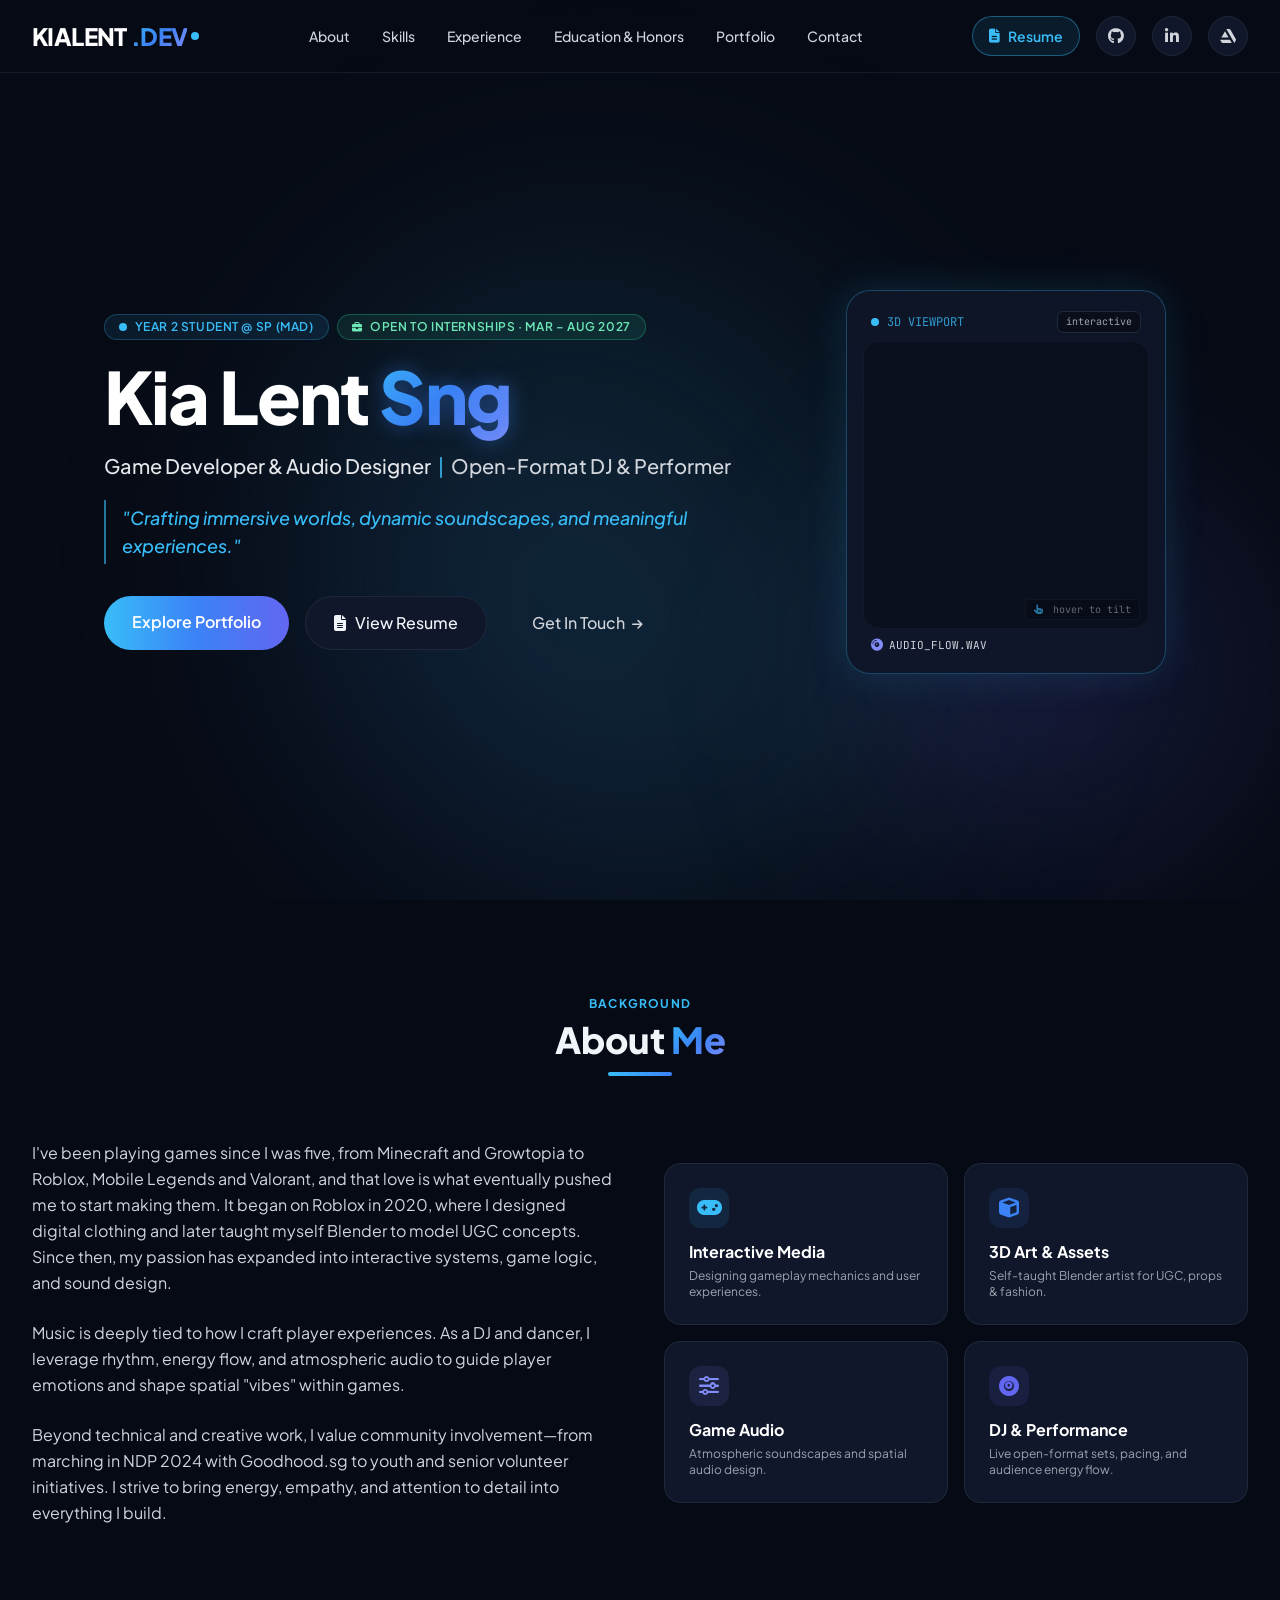
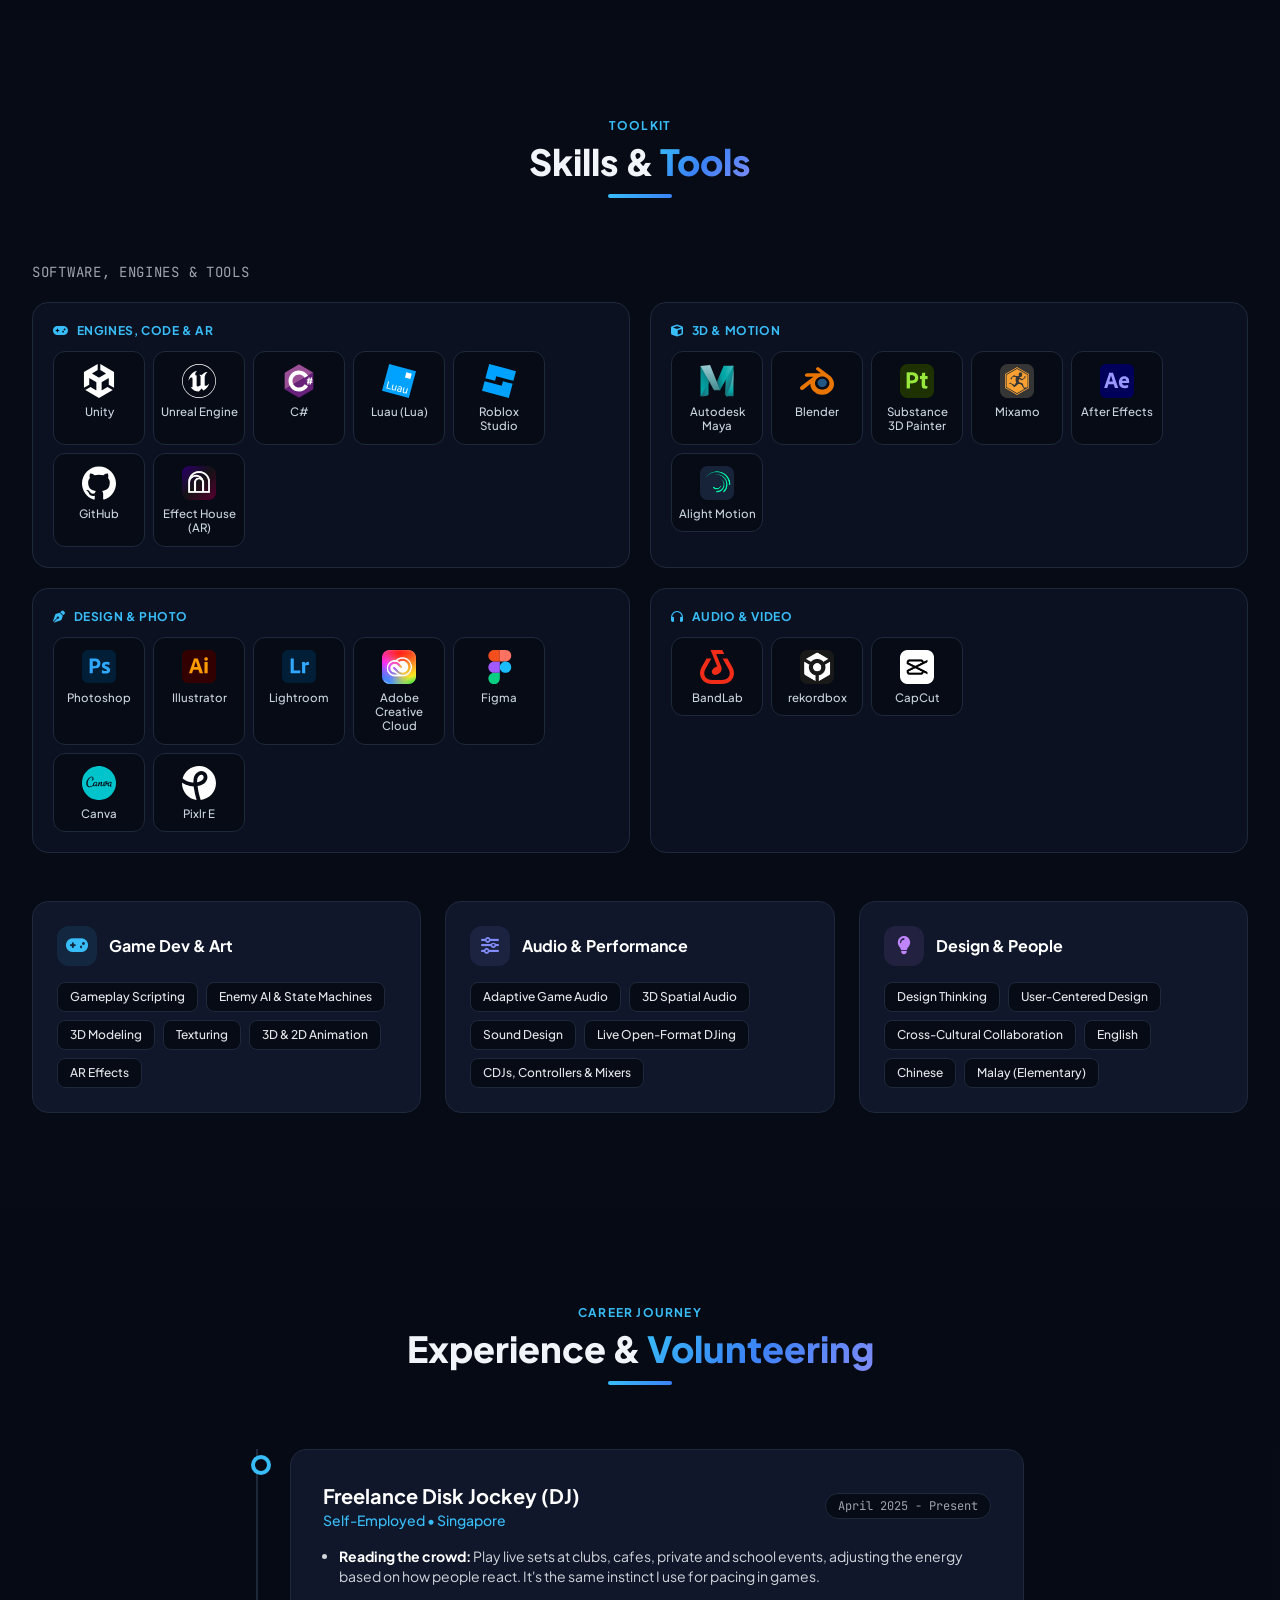
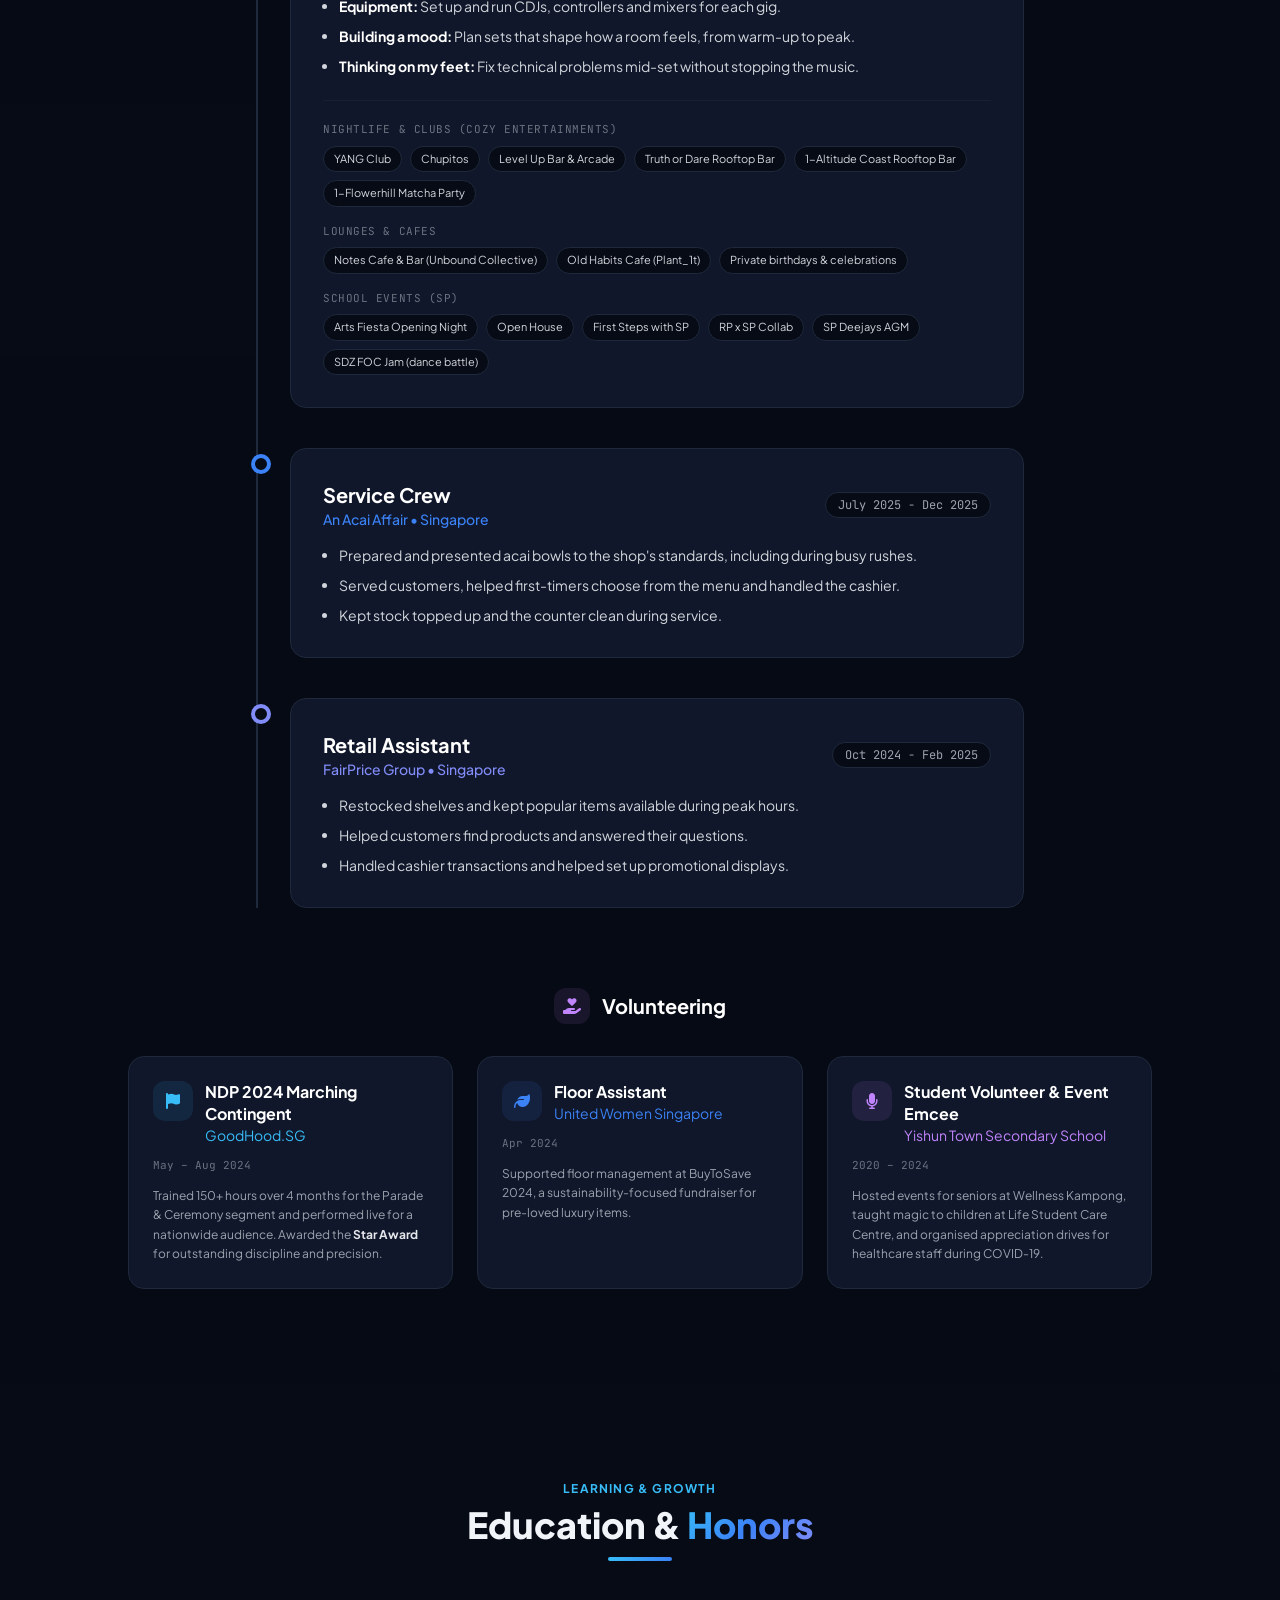
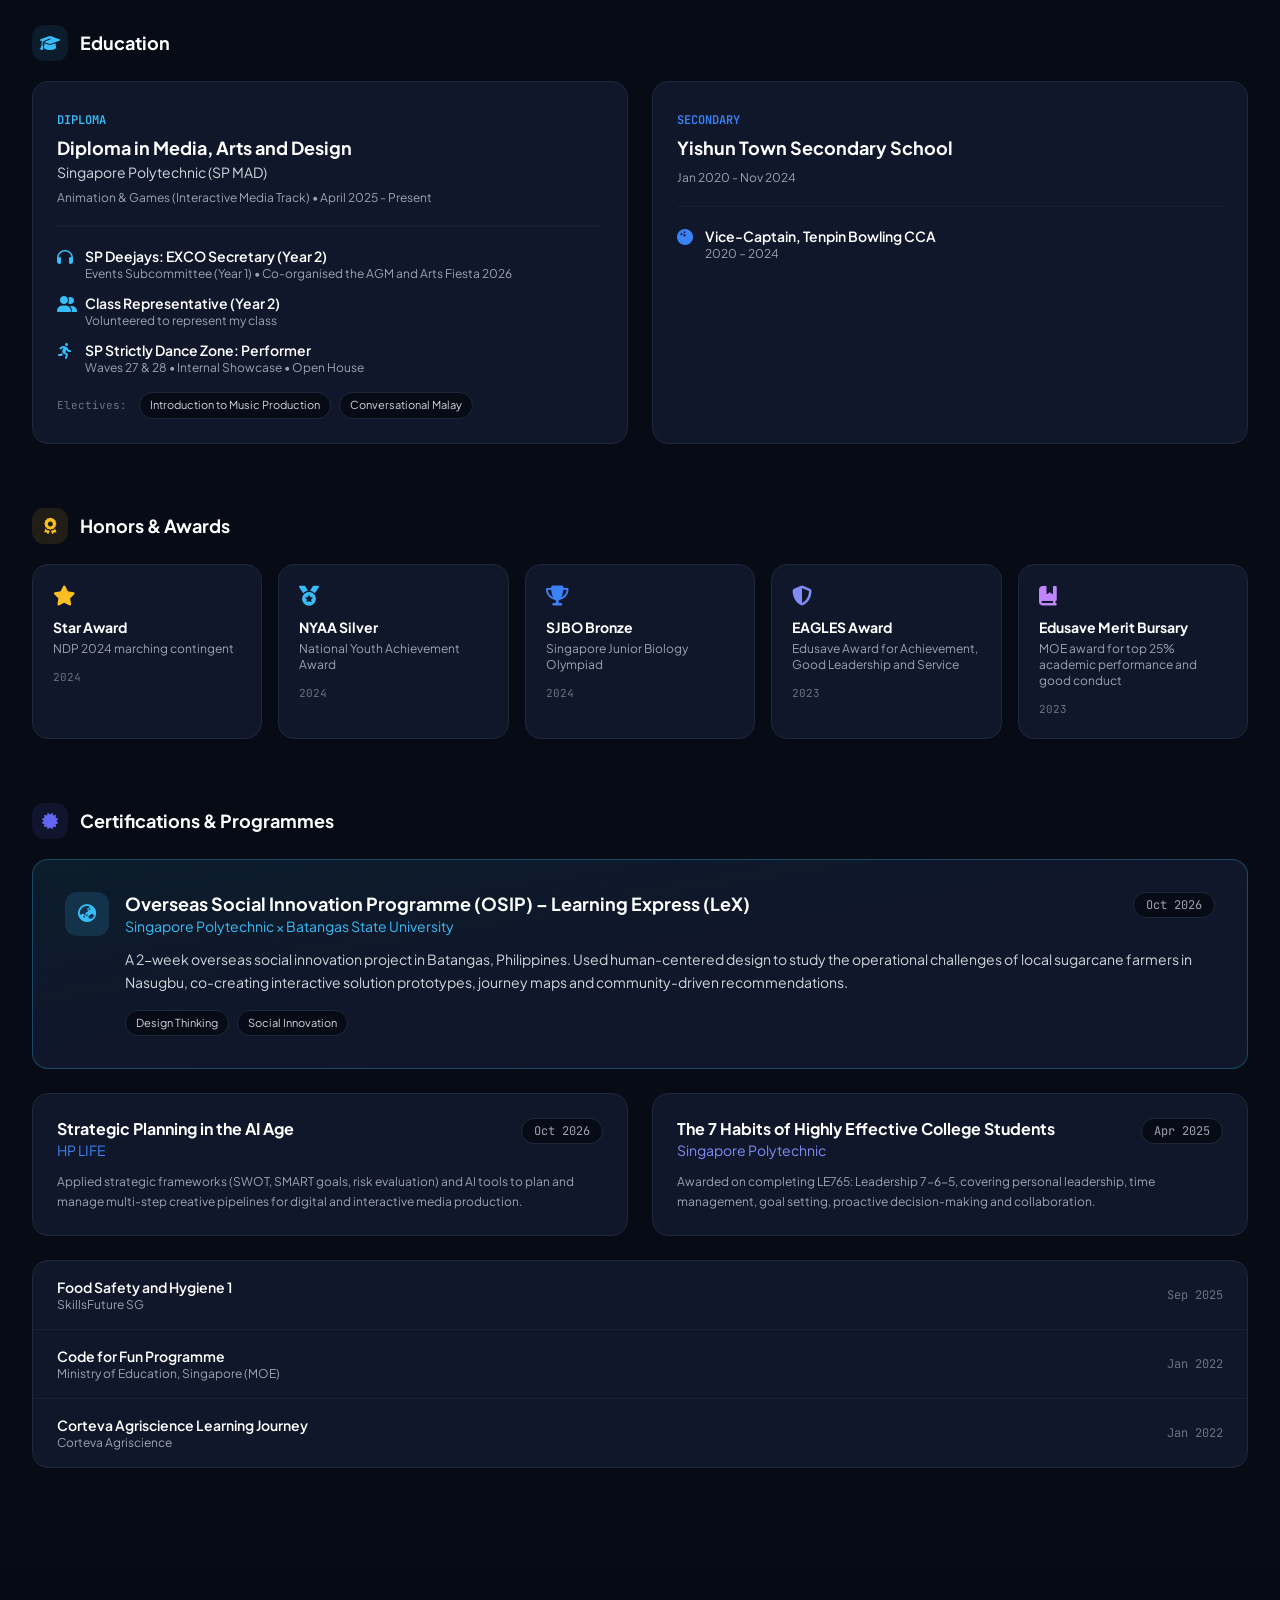
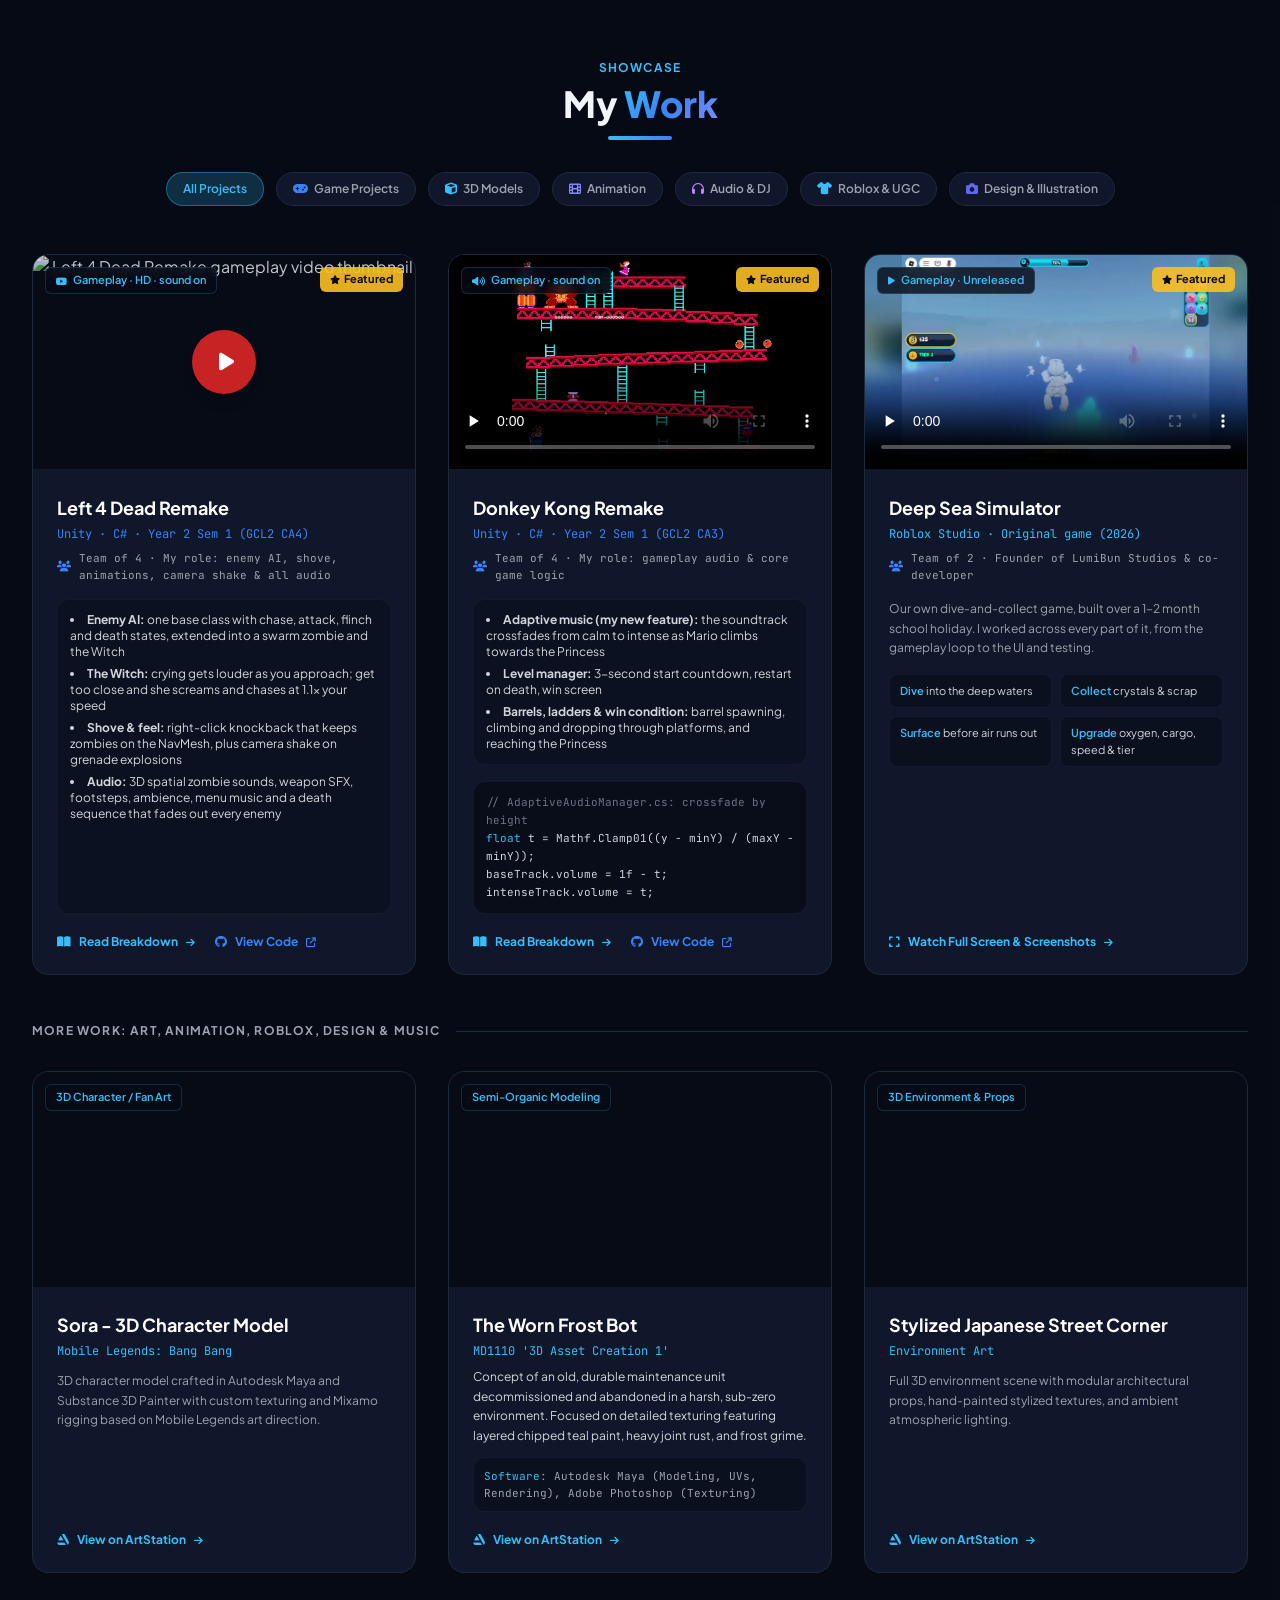
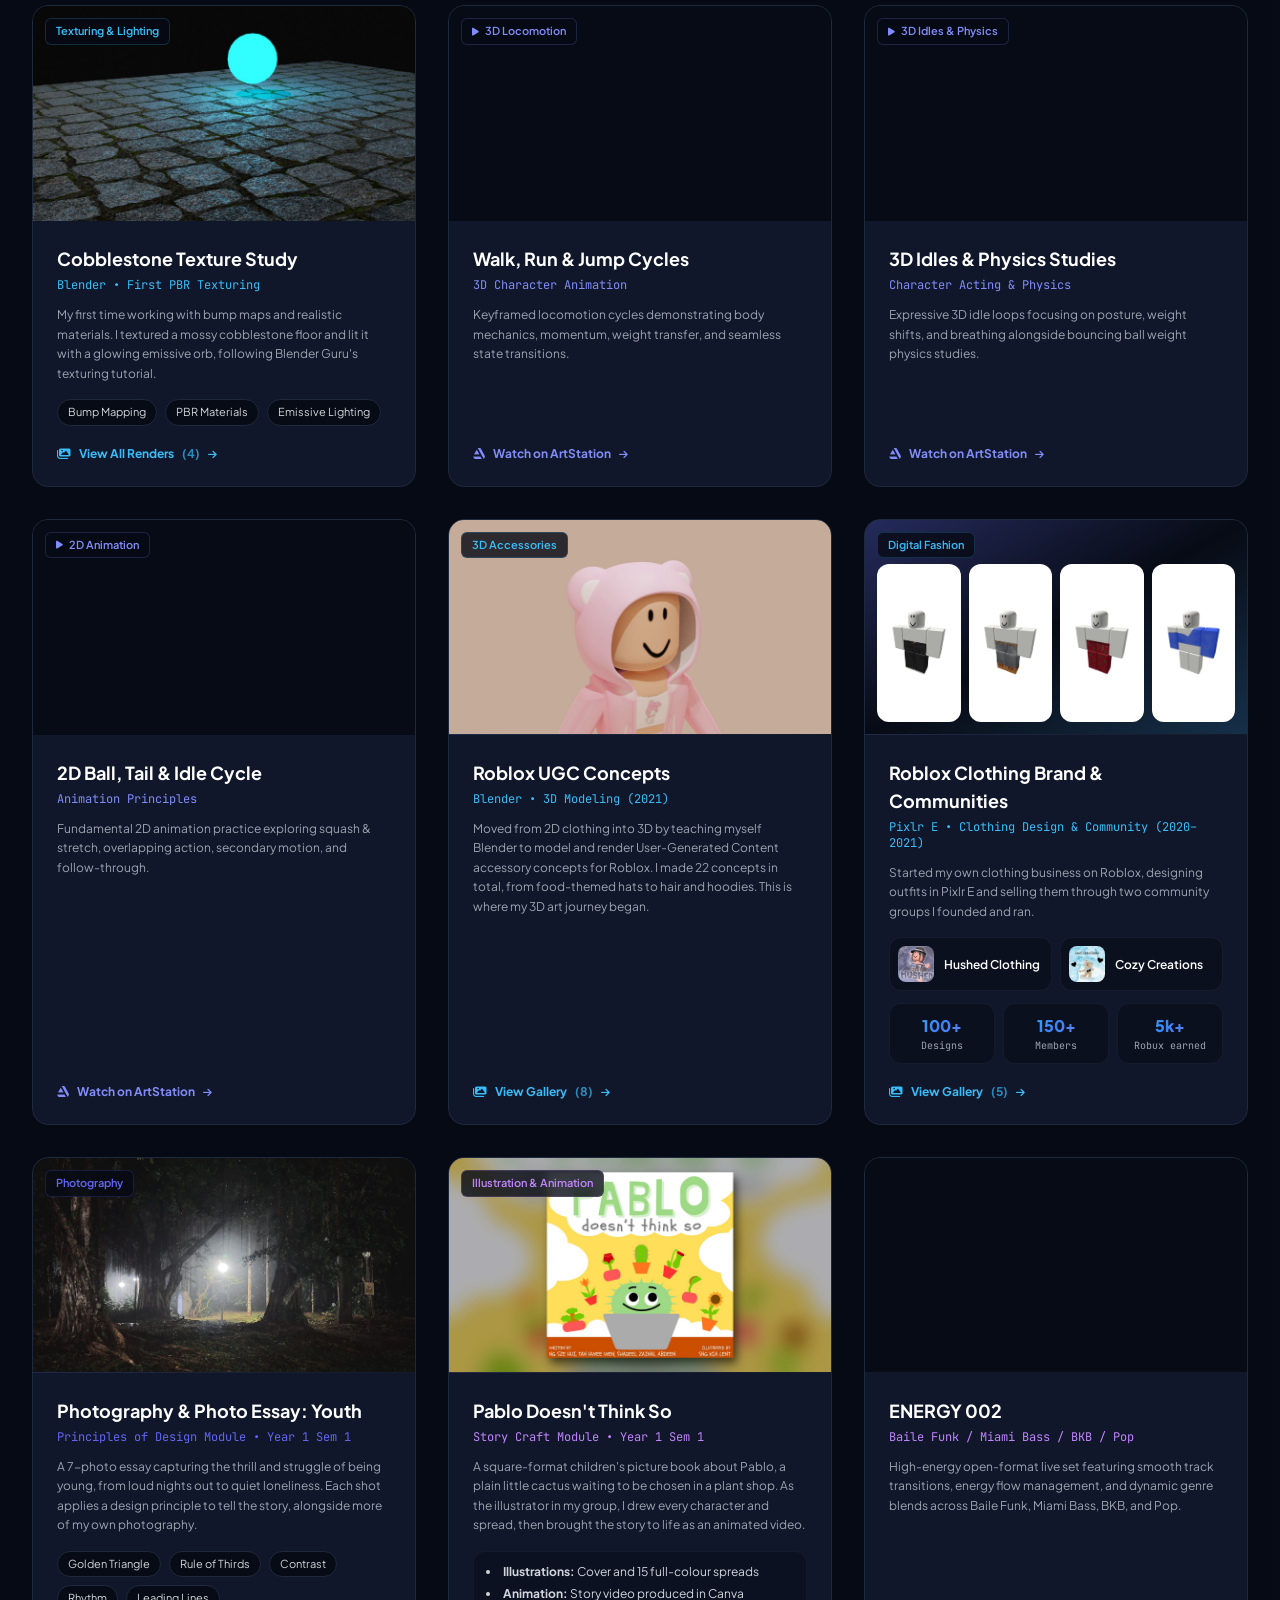
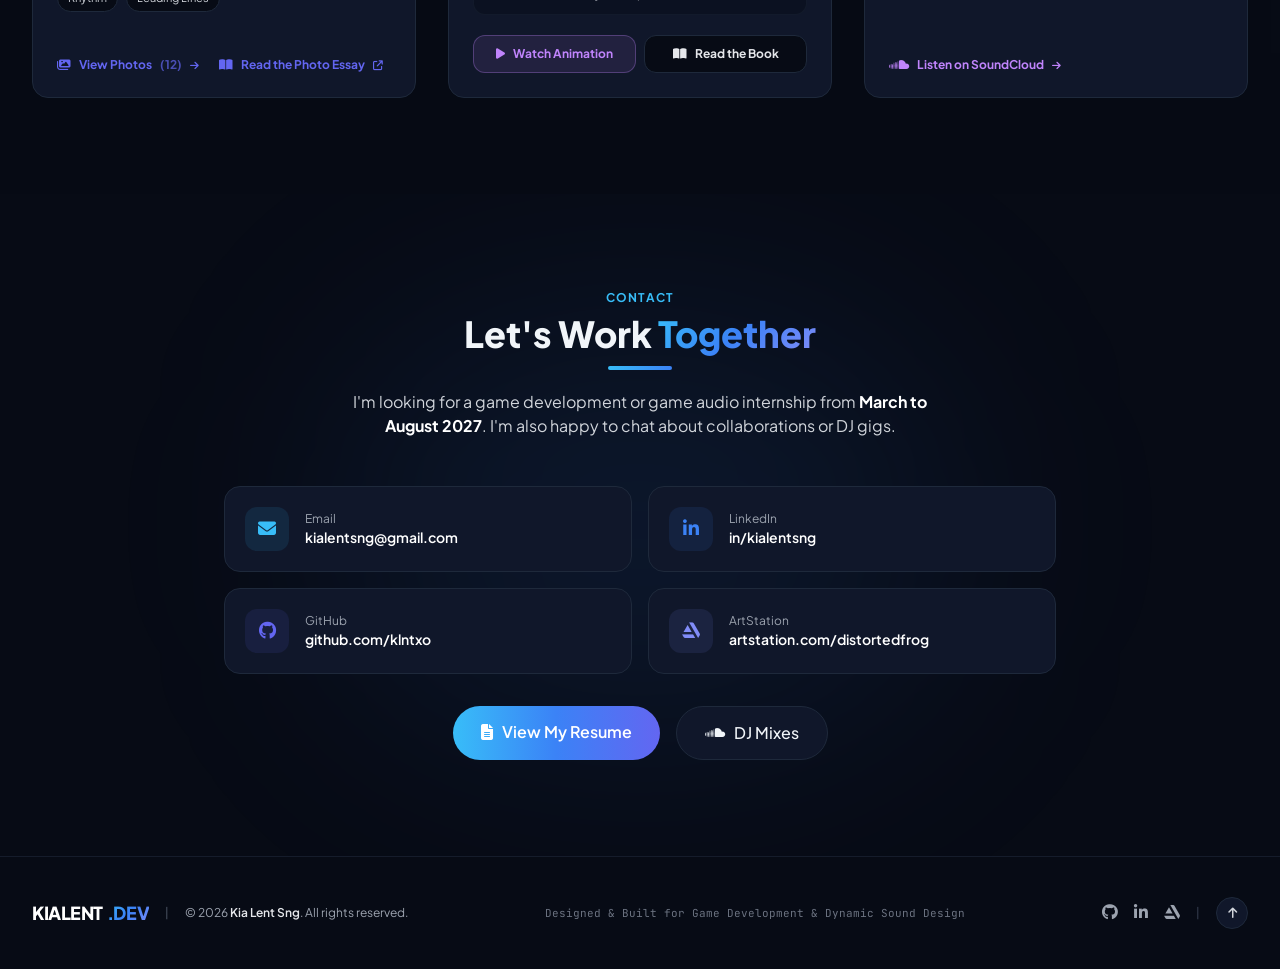
==== commit 0c11bfdb: "Add files via upload" ====
--- a/index.html
+++ b/index.html
@@ -268,7 +268,7 @@
             <div class="grid md:grid-cols-2 gap-12 items-center">
                 <div class="space-y-6 text-gray-300 leading-relaxed text-base">
                     <p>
-                        My journey into game creation started in 2020 through Roblox, where I taught myself 3D modeling in Blender to design UGC concepts and digital fashion. Since then, my passion has expanded into interactive systems, game logic, and sound design.
+                        I've been playing games since I was five, from Minecraft and Growtopia to Roblox, Mobile Legends and Valorant, and that love is what eventually pushed me to start making them. It began on Roblox in 2020, where I designed digital clothing and later taught myself Blender to model UGC concepts. Since then, my passion has expanded into interactive systems, game logic, and sound design.
                     </p>
                     <p>
                         Music is deeply tied to how I craft player experiences. As a DJ and dancer, I leverage rhythm, energy flow, and atmospheric audio to guide player emotions and shape spatial "vibes" within games.
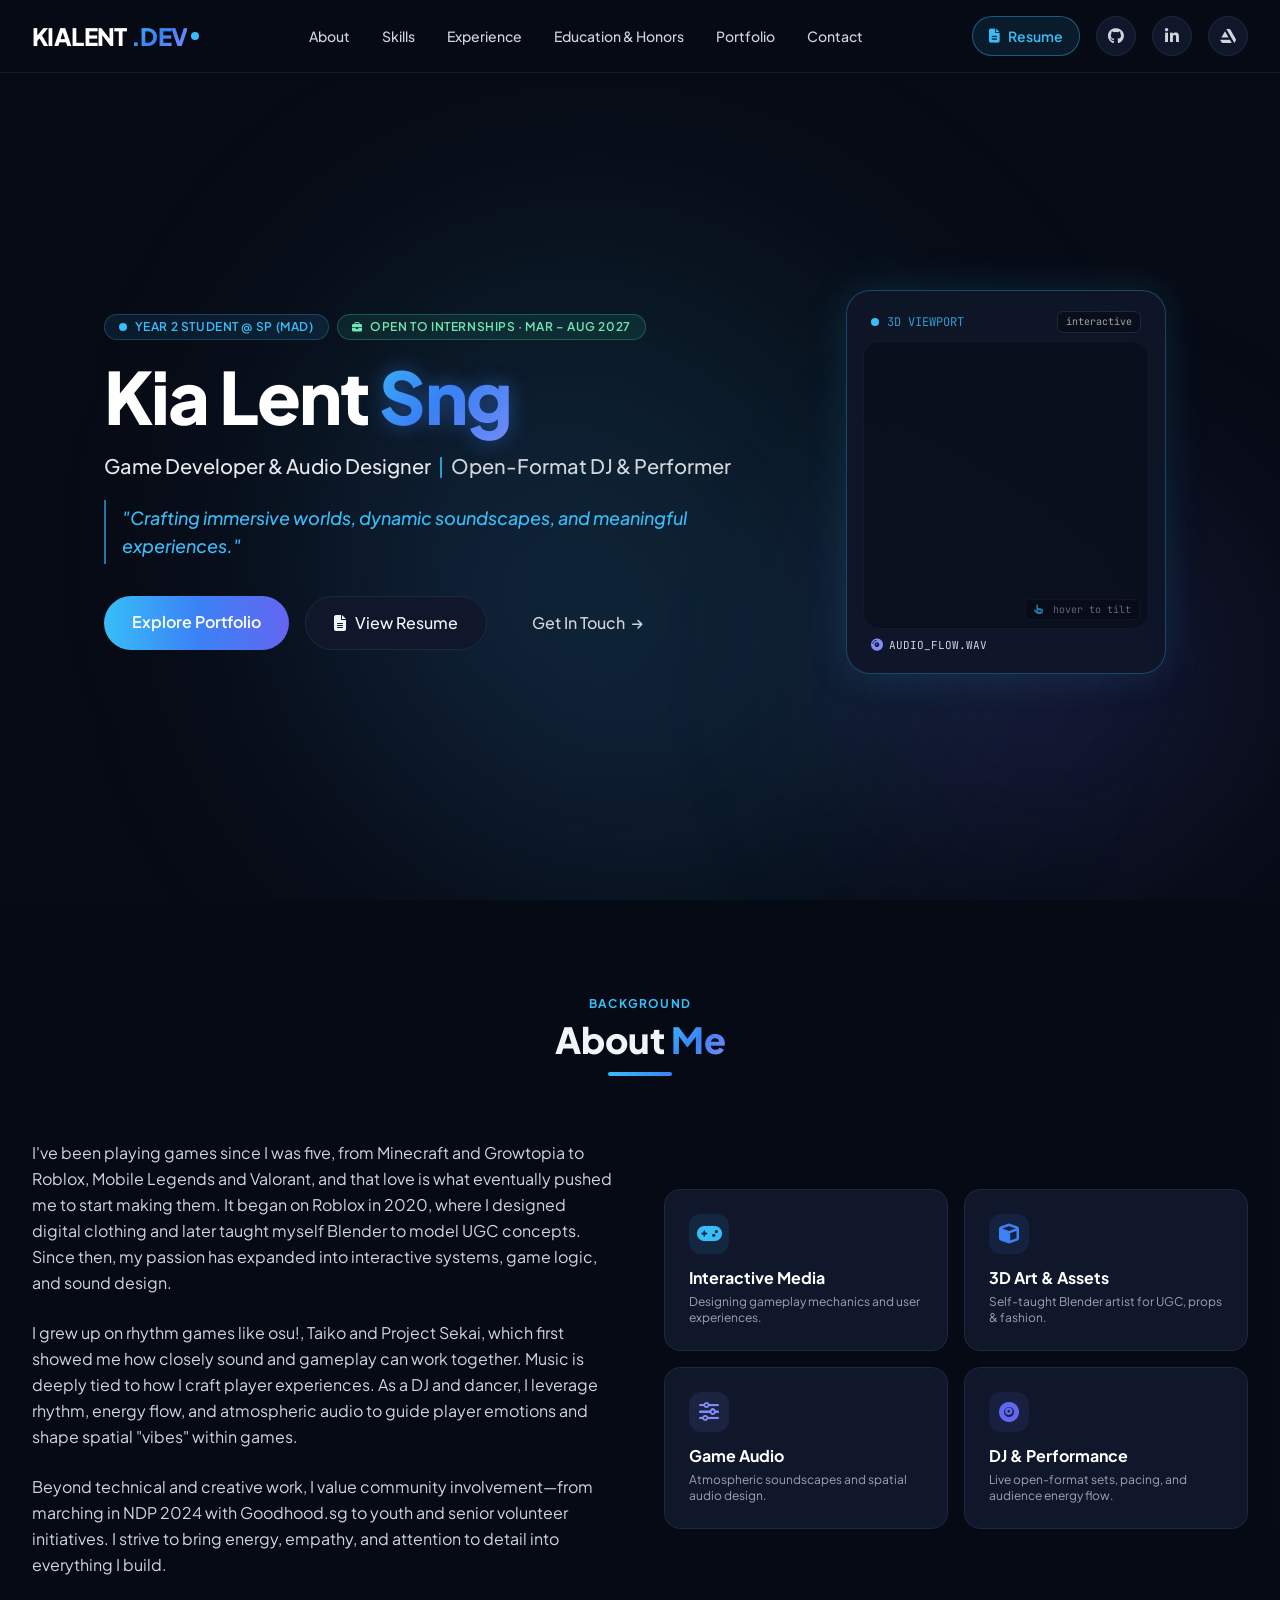
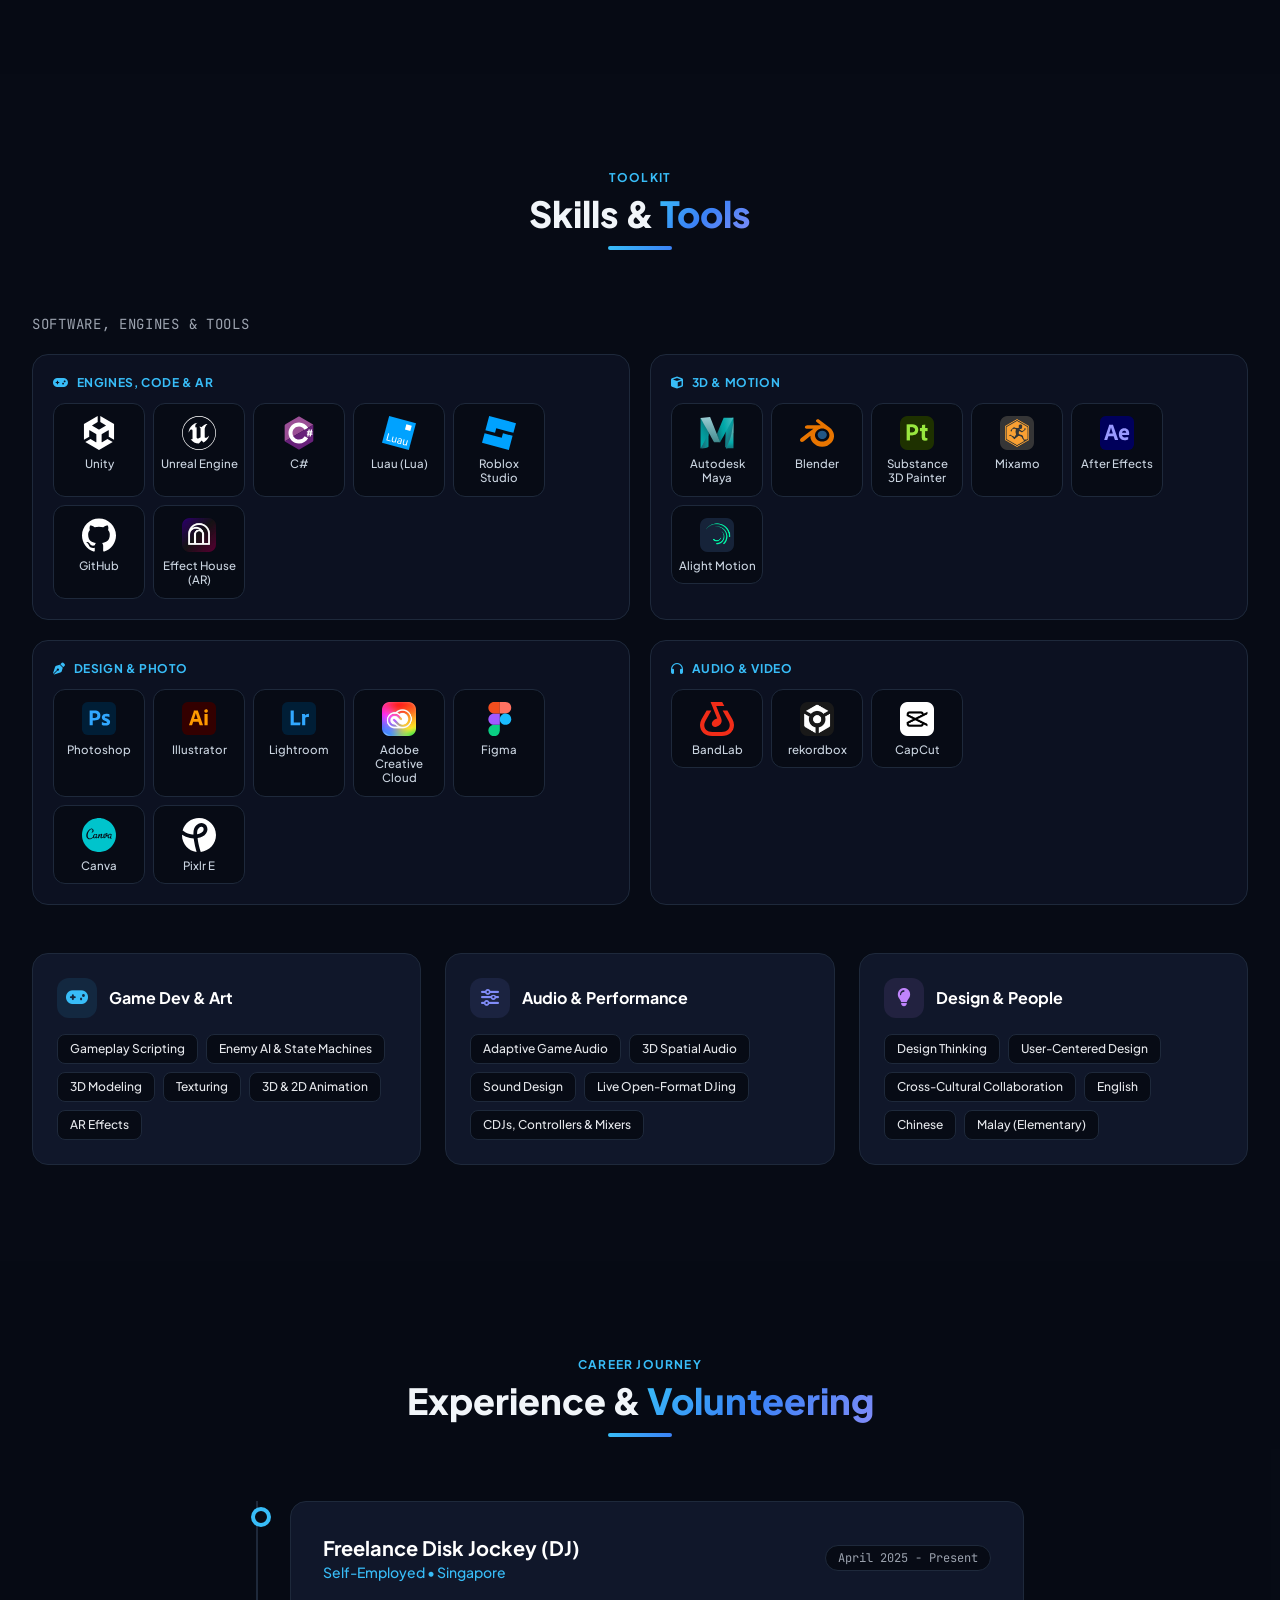
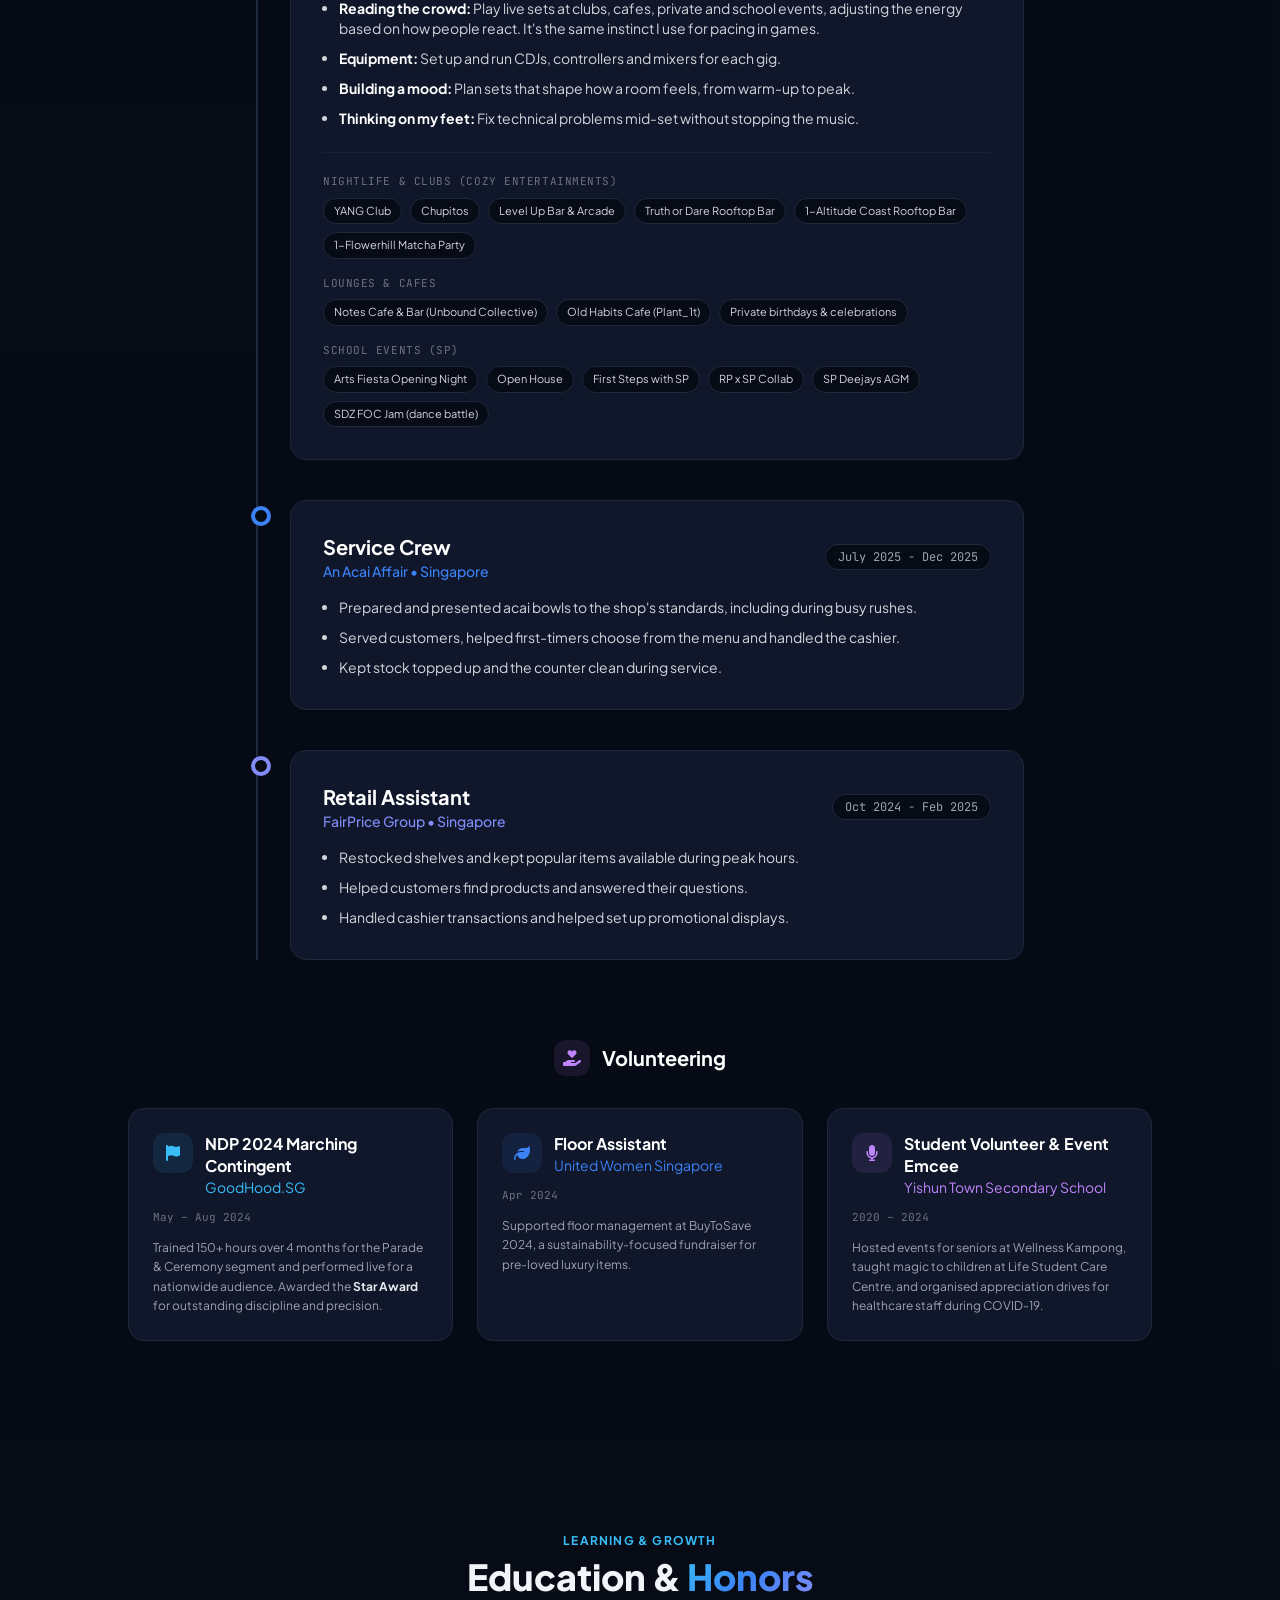
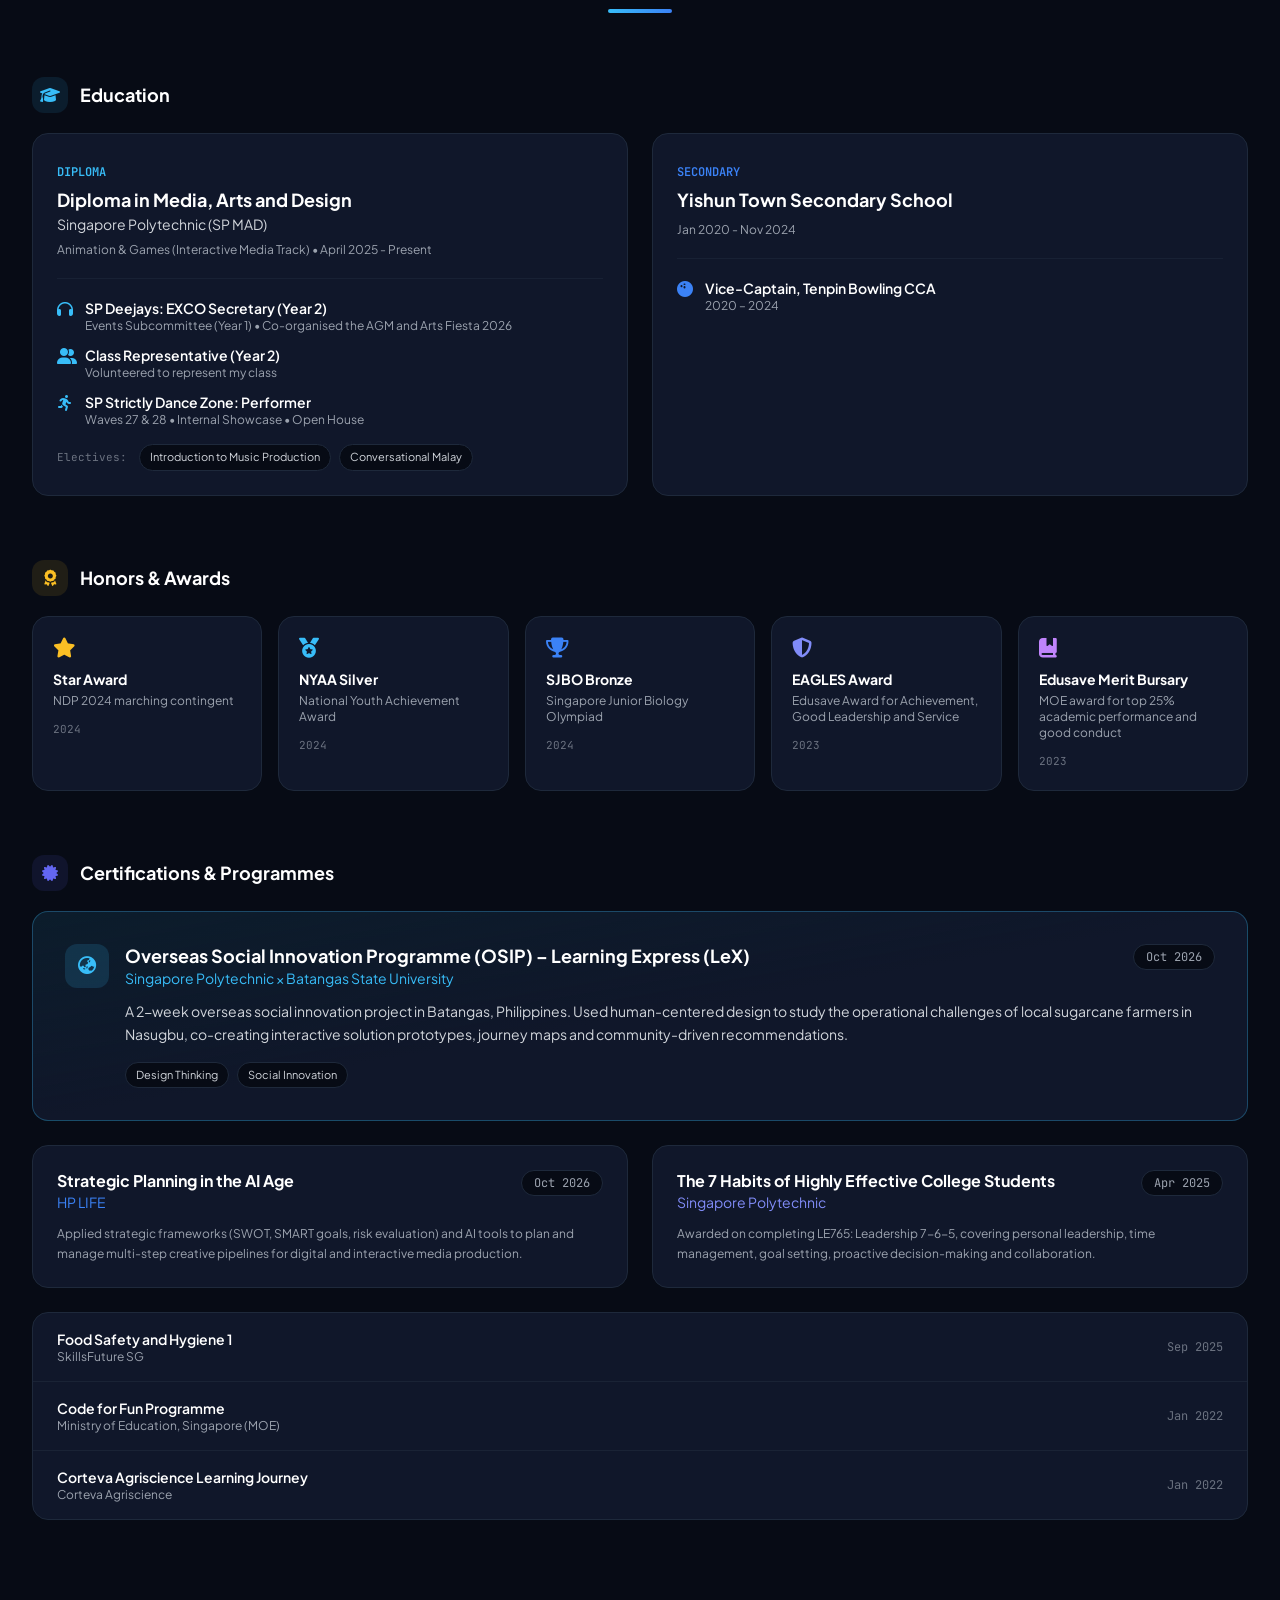
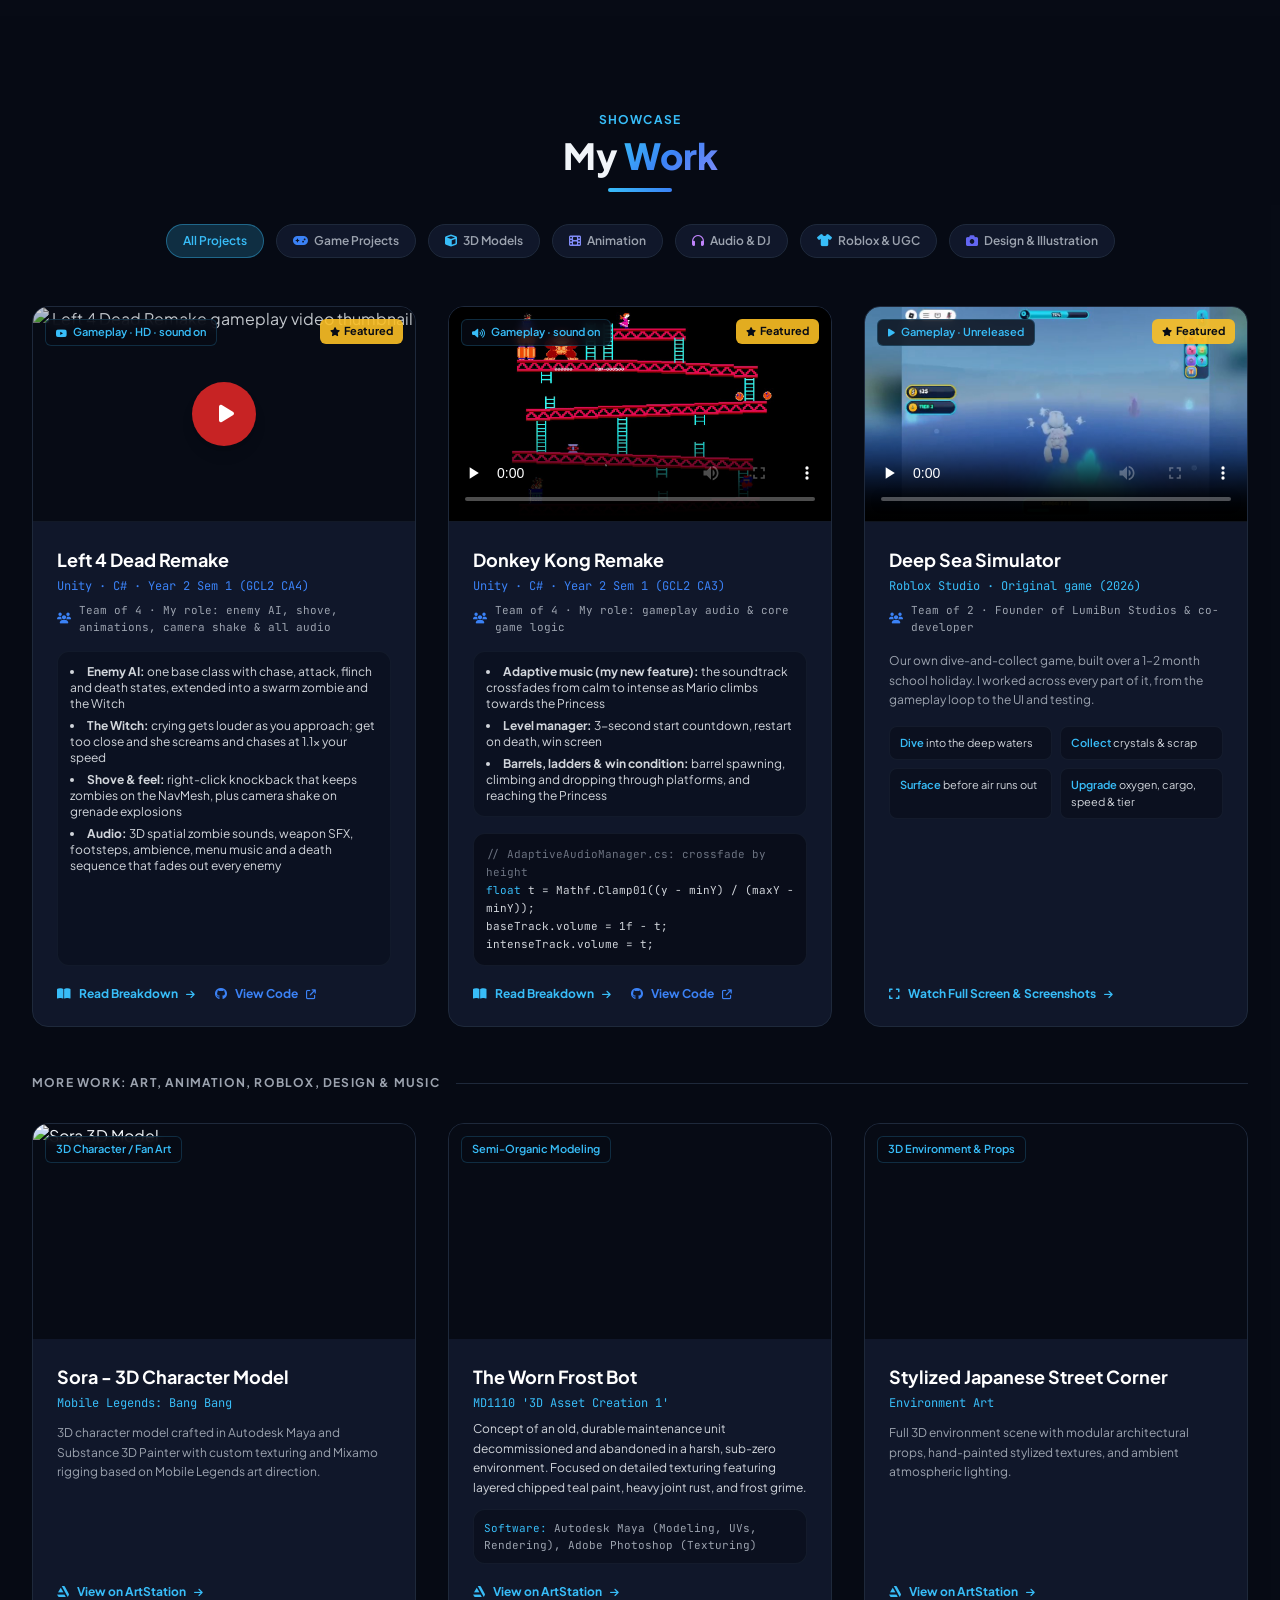
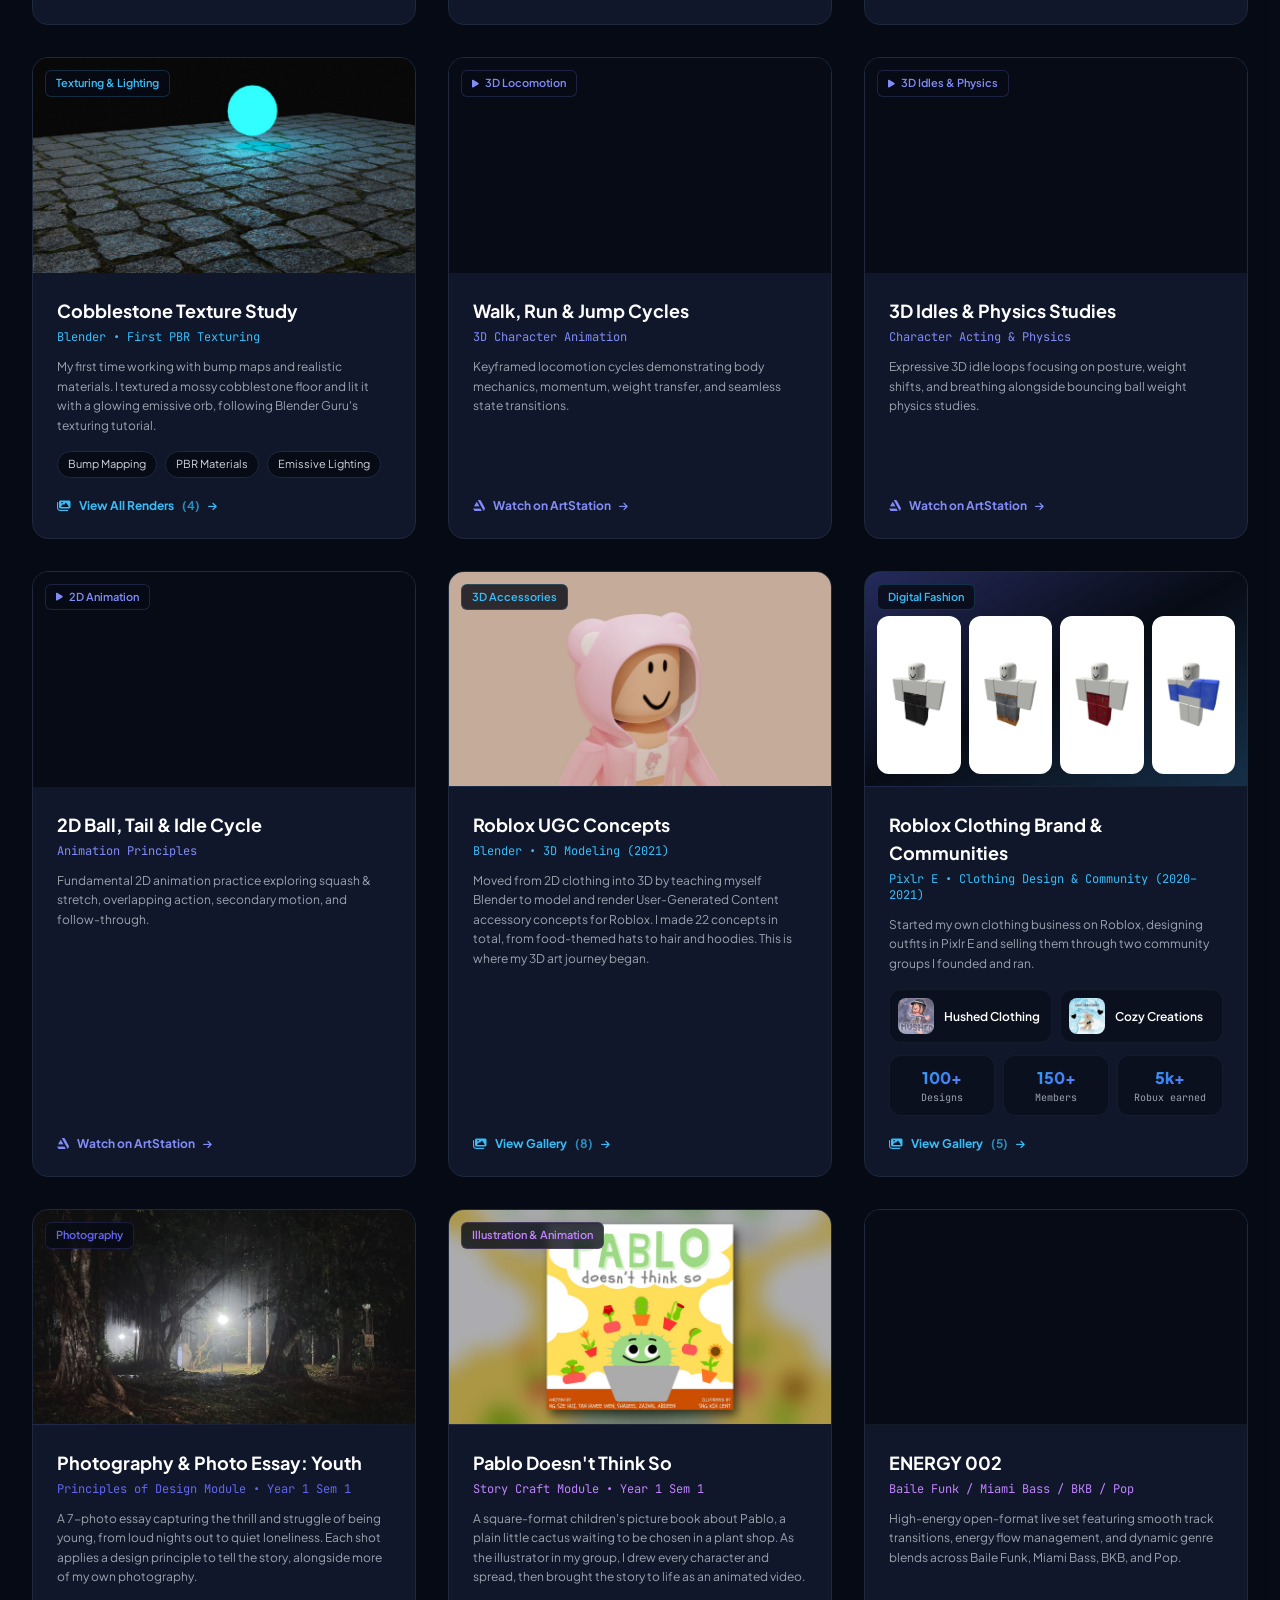
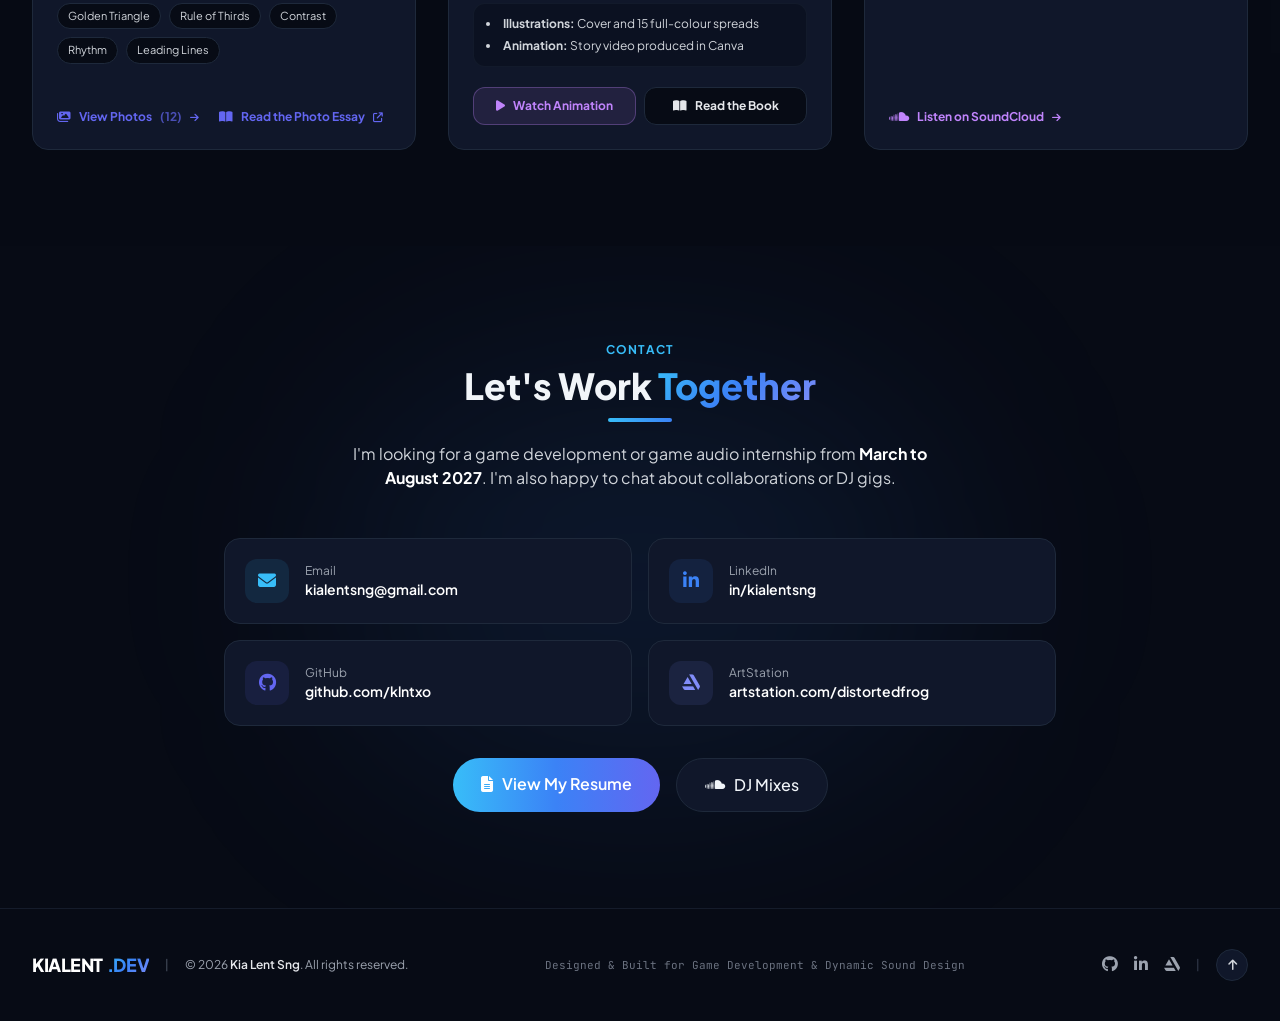
==== commit 7615fdf2: "Add files via upload" ====
--- a/index.html
+++ b/index.html
@@ -271,7 +271,7 @@
                         I've been playing games since I was five, from Minecraft and Growtopia to Roblox, Mobile Legends and Valorant, and that love is what eventually pushed me to start making them. It began on Roblox in 2020, where I designed digital clothing and later taught myself Blender to model UGC concepts. Since then, my passion has expanded into interactive systems, game logic, and sound design.
                     </p>
                     <p>
-                        Music is deeply tied to how I craft player experiences. As a DJ and dancer, I leverage rhythm, energy flow, and atmospheric audio to guide player emotions and shape spatial "vibes" within games.
+                        I grew up on rhythm games like osu!, Taiko and Project Sekai, which first showed me how closely sound and gameplay can work together. Music is deeply tied to how I craft player experiences. As a DJ and dancer, I leverage rhythm, energy flow, and atmospheric audio to guide player emotions and shape spatial "vibes" within games.
                     </p>
                     <p>
                         Beyond technical and creative work, I value community involvement—from marching in NDP 2024 with Goodhood.sg to youth and senior volunteer initiatives. I strive to bring energy, empathy, and attention to detail into everything I build.
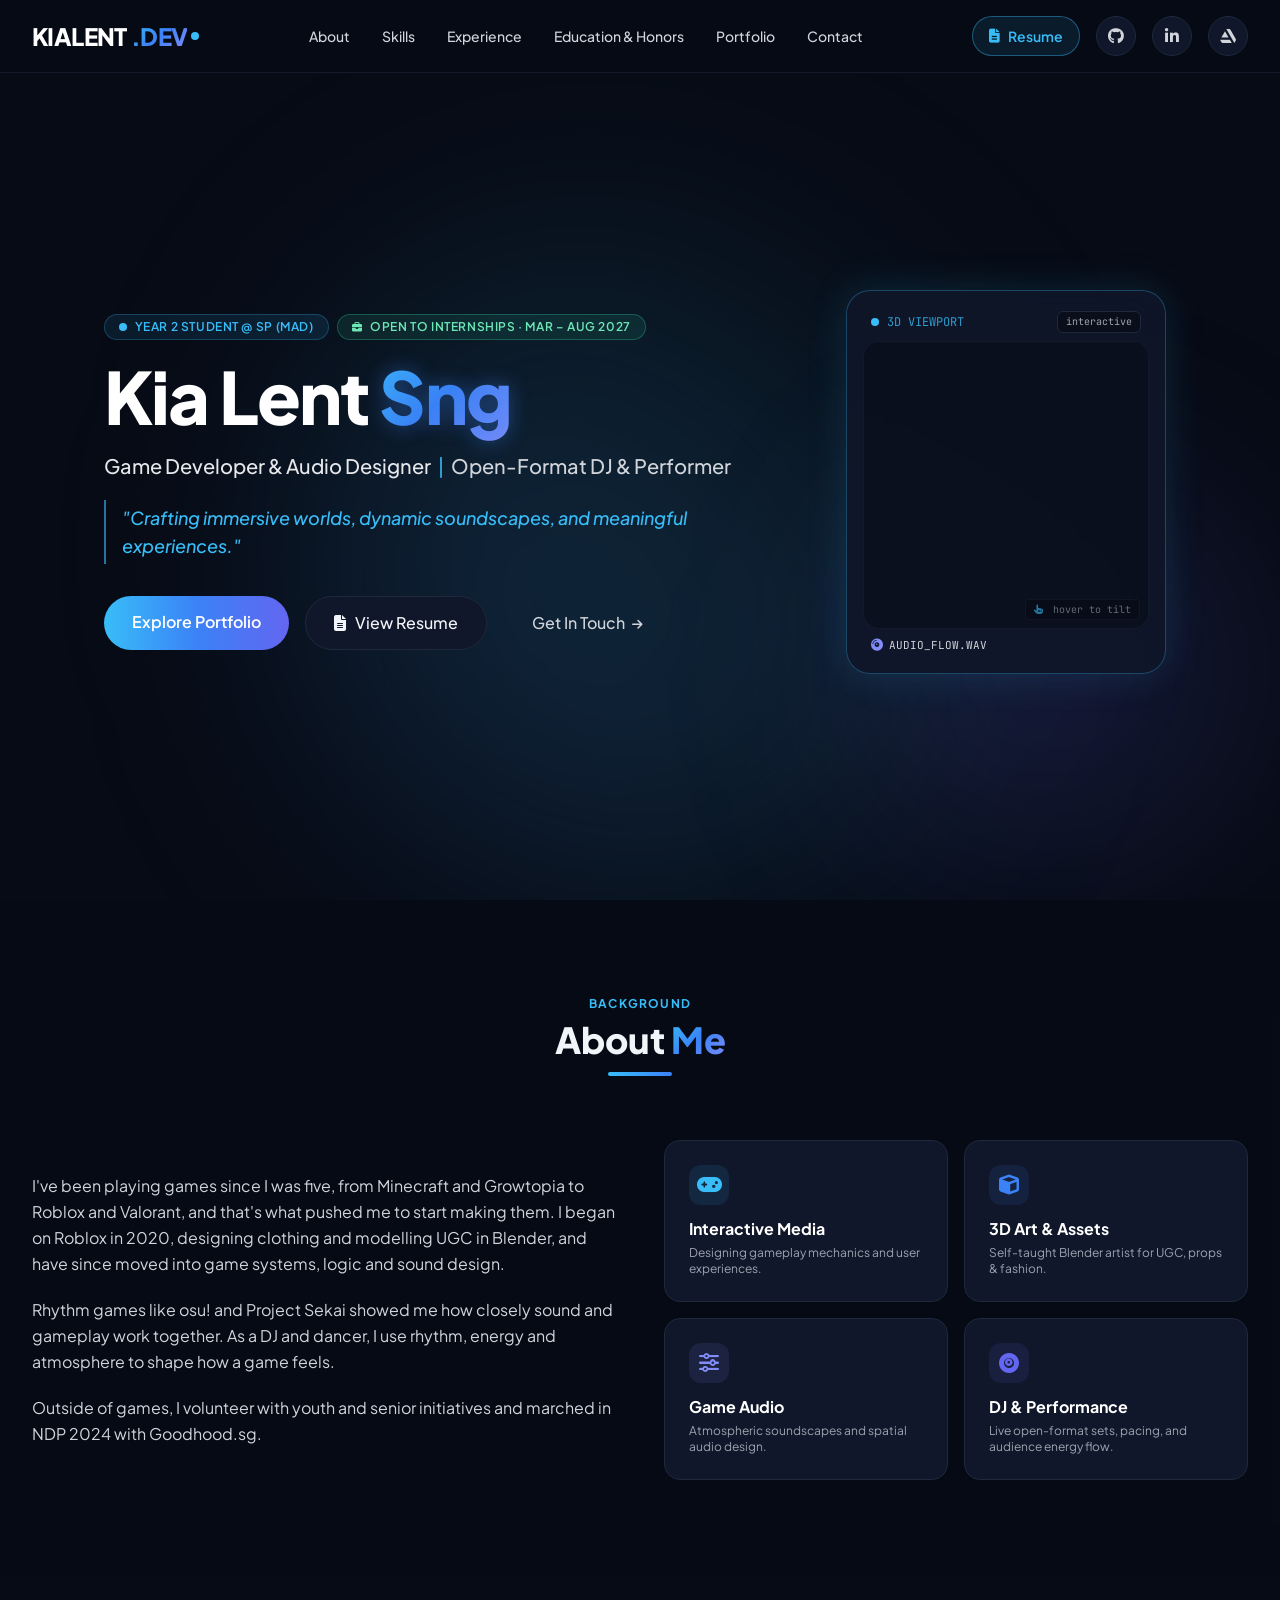
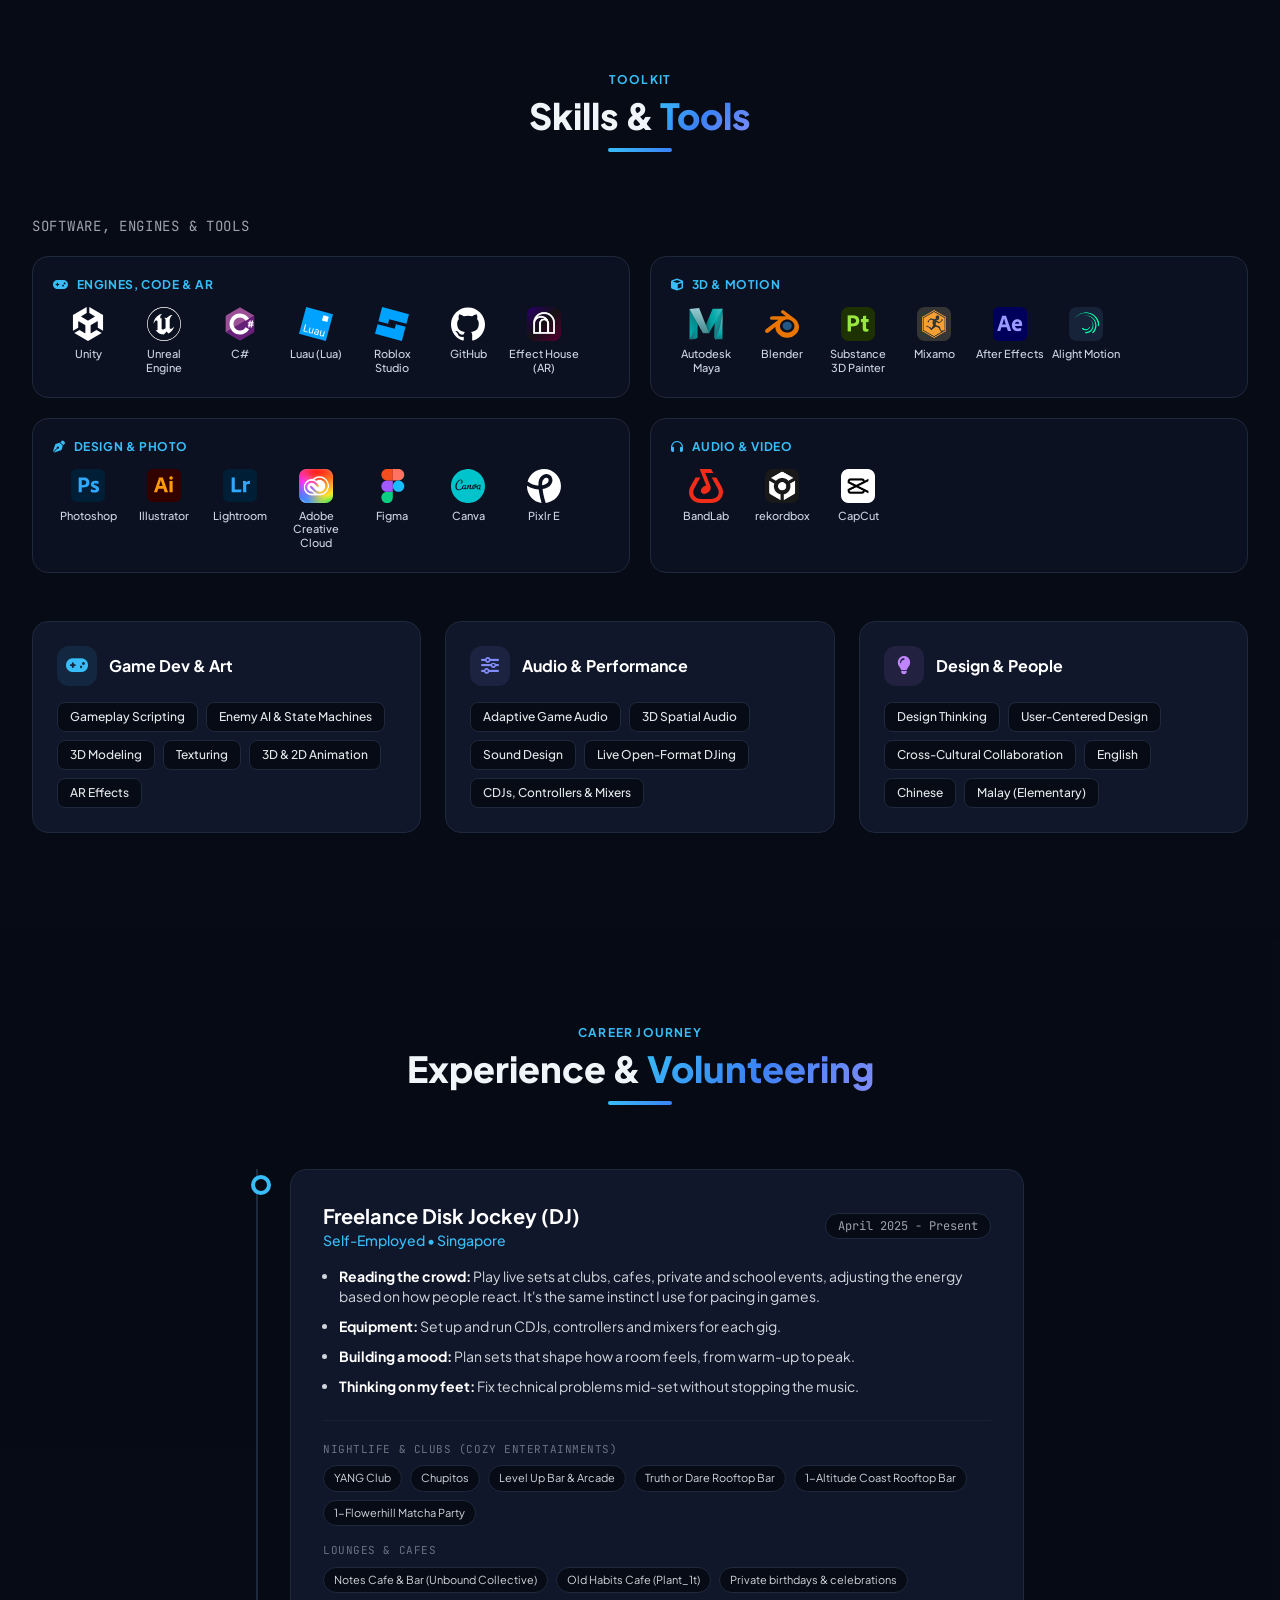
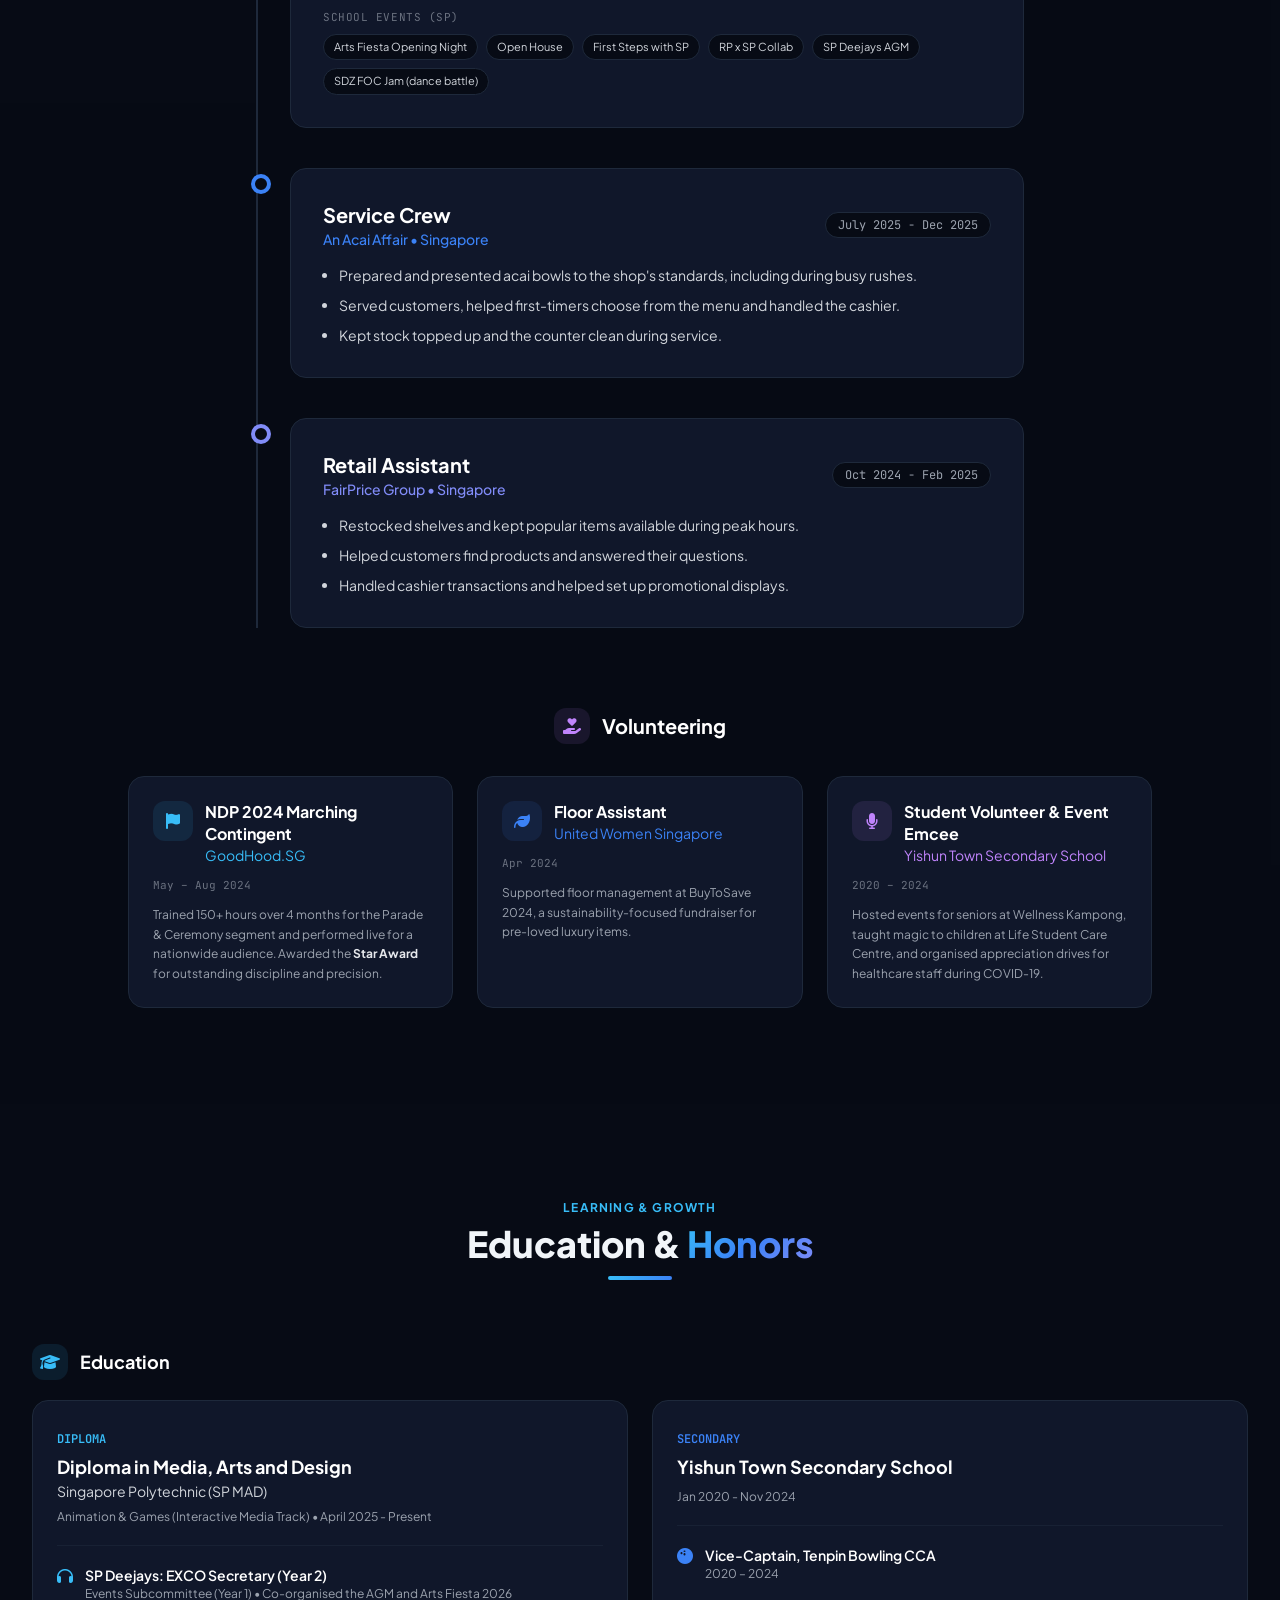
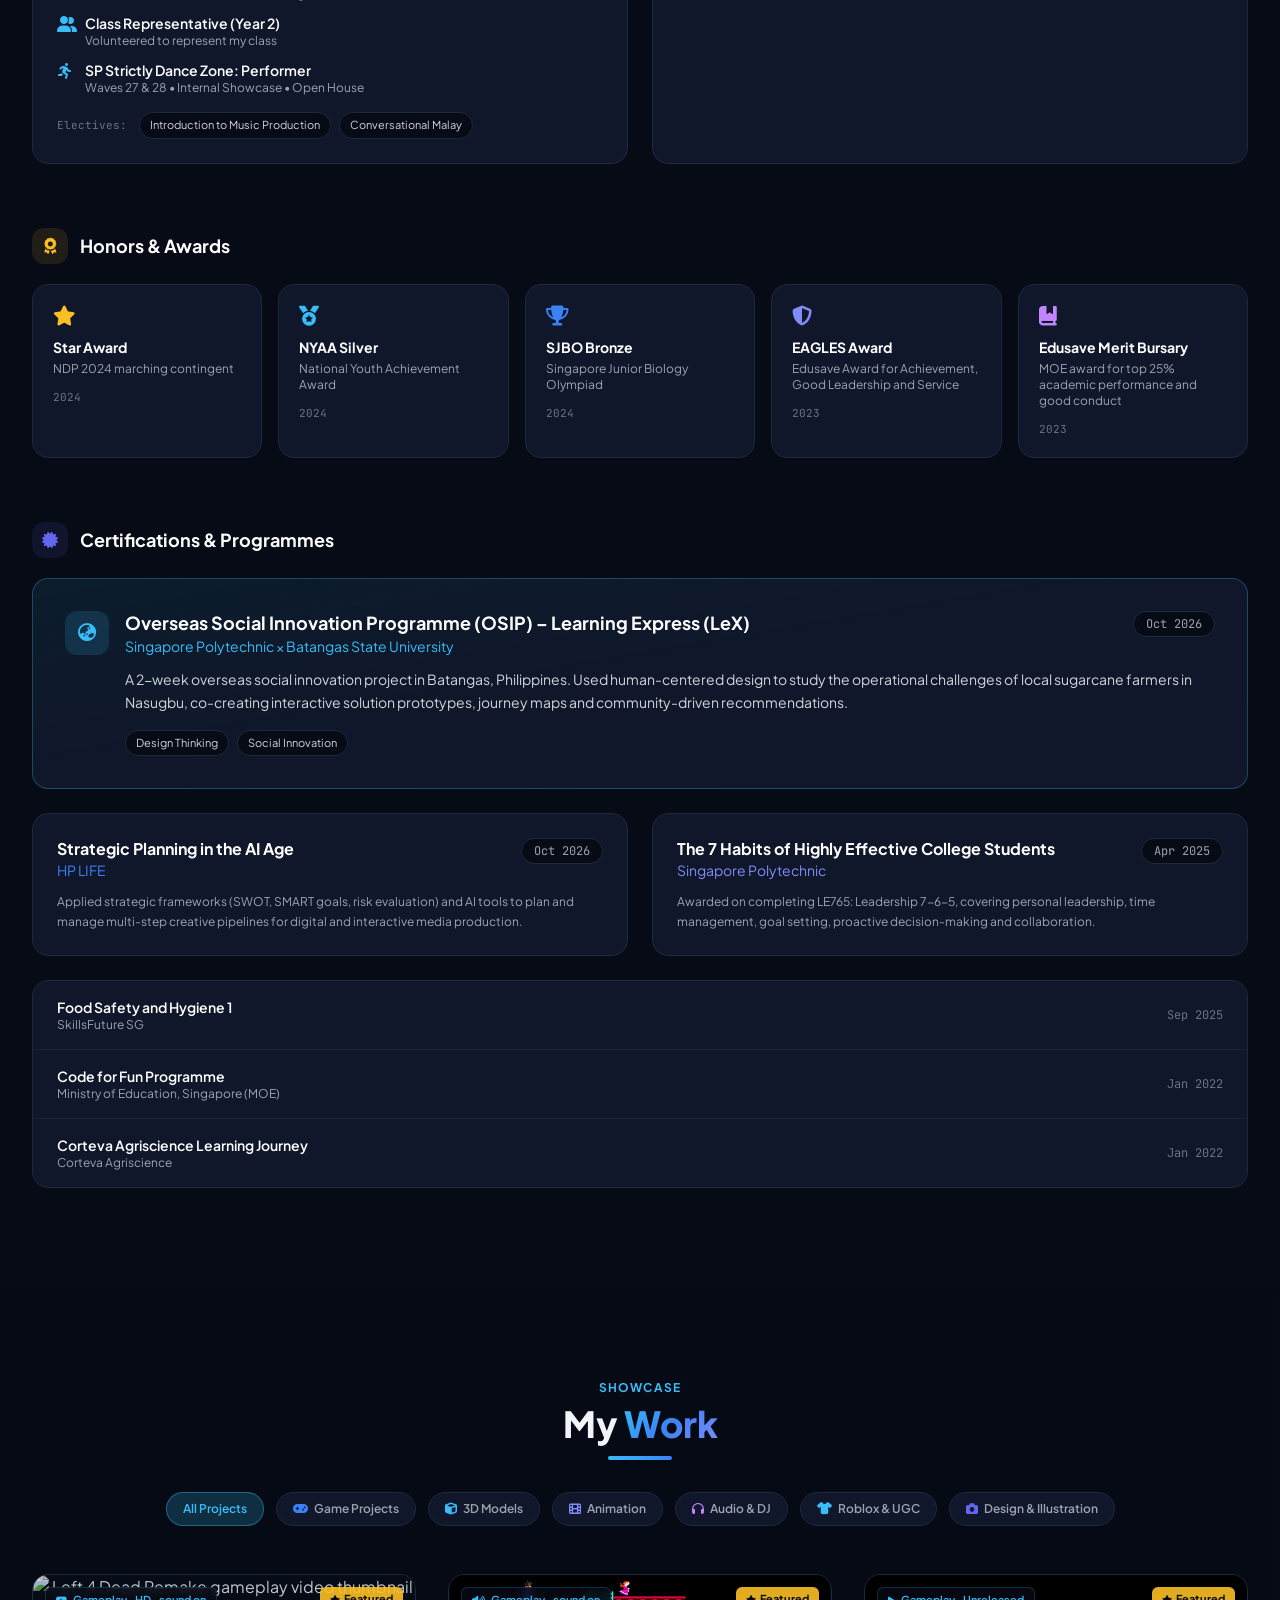
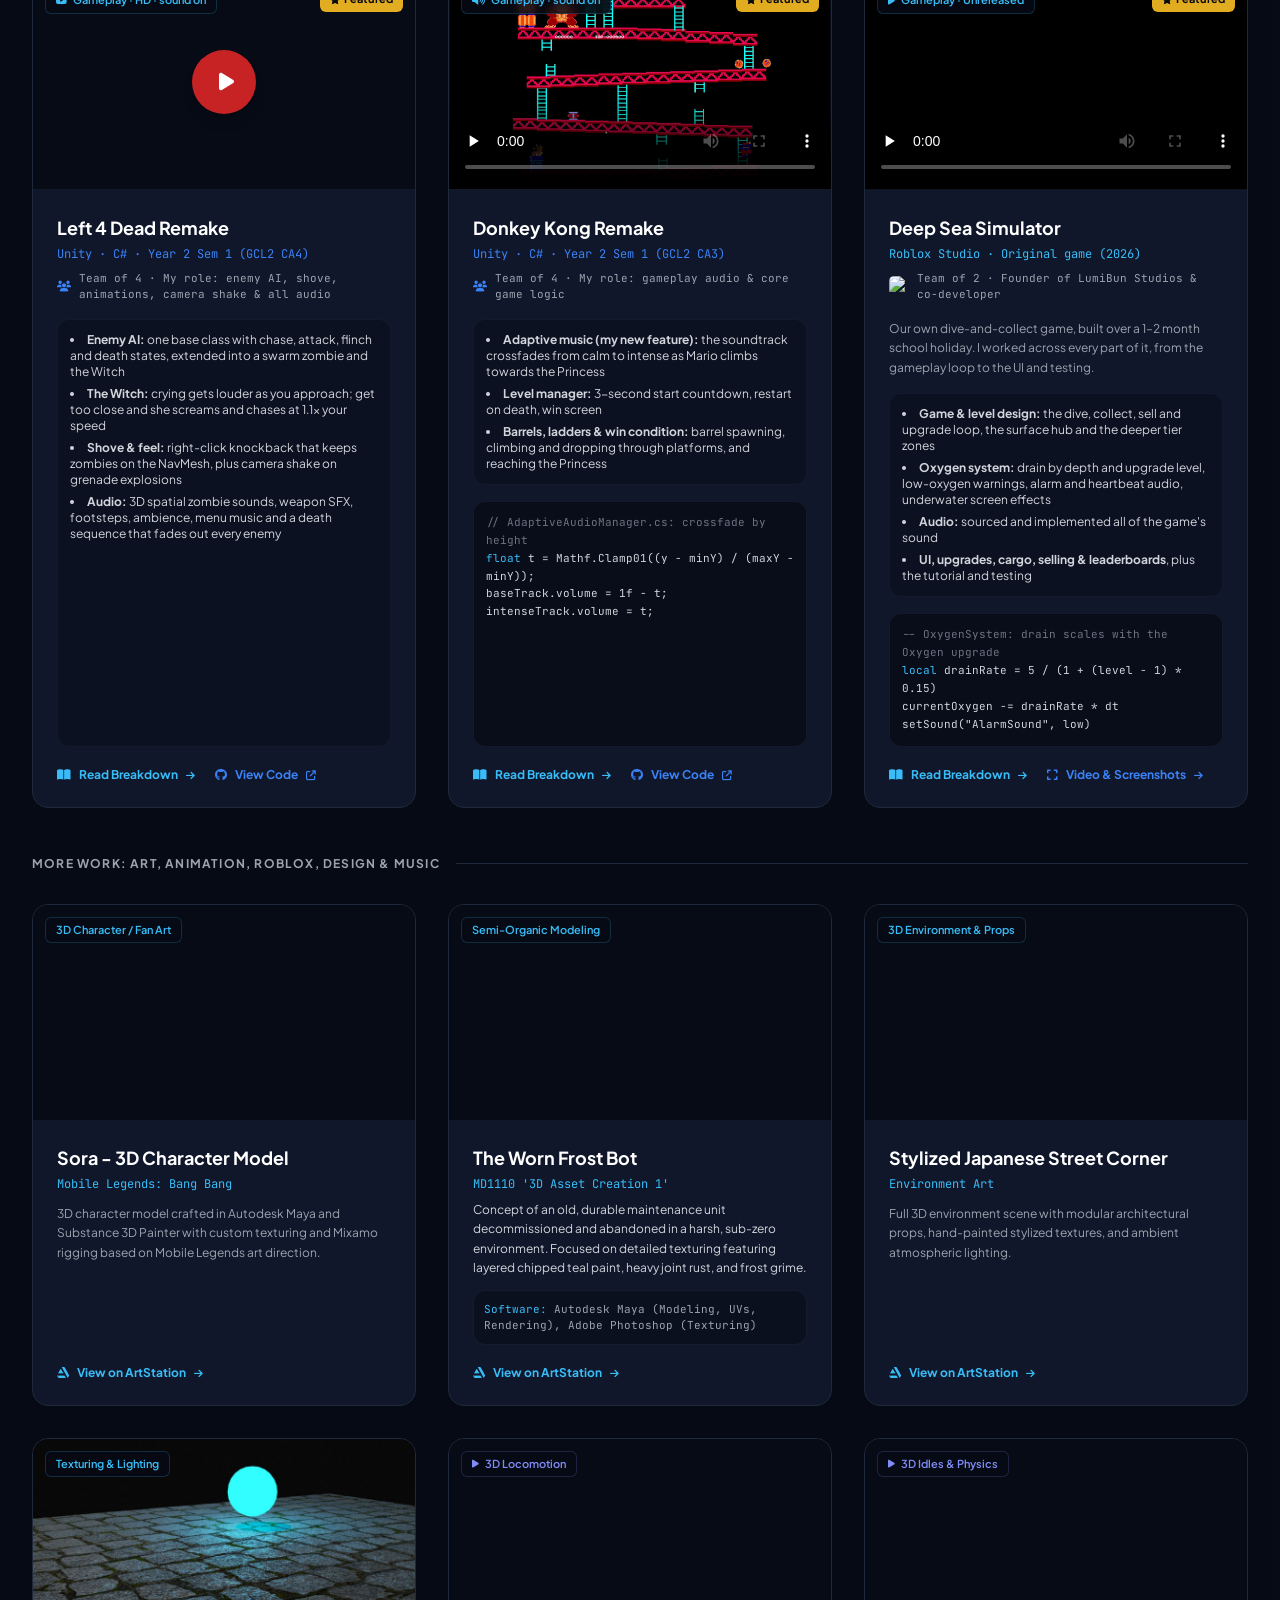
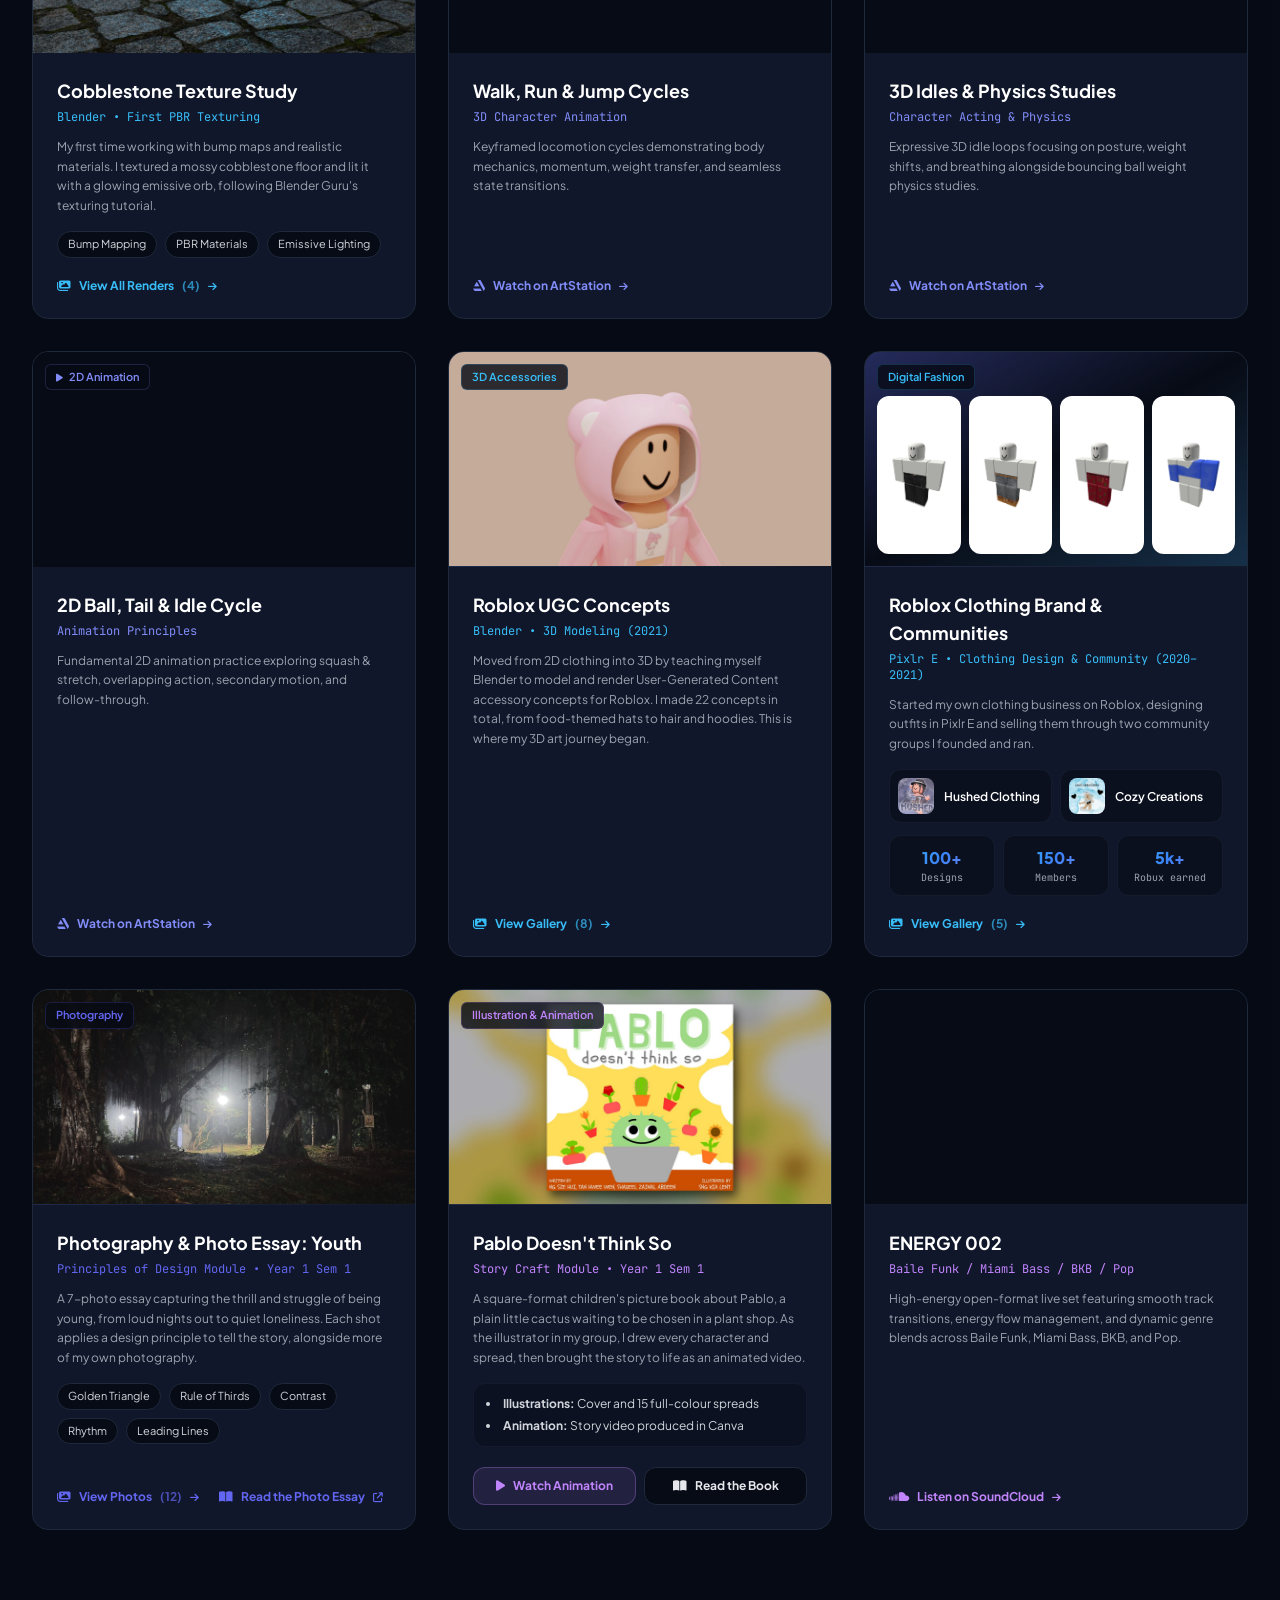
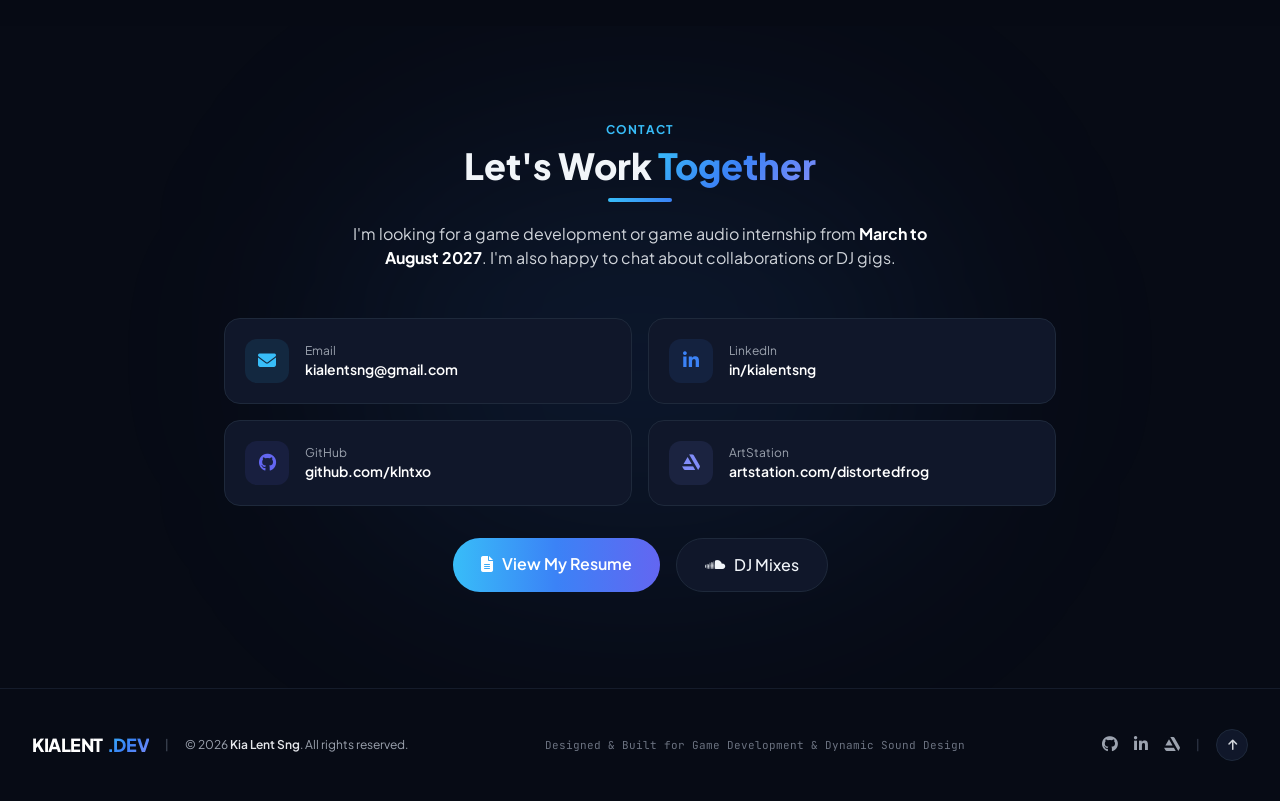
==== commit 0d81fac7: "Add files via upload" ====
--- a/index.html
+++ b/index.html
@@ -20,6 +20,7 @@
     
     <style>
         html, body { overflow-x: clip; }
+        video:fullscreen, video:-webkit-full-screen { object-fit: contain !important; background: #000; }
         body {
             background-color: #070b15;
             color: #f1f5f9;
@@ -60,6 +61,7 @@
         .bd p, .bd li { font-size: 14px; color: #cbd5e1; line-height: 1.6; }
         .bd ul { list-style: disc; padding-left: 20px; display: grid; gap: 6px; }
         .bd li b { color: #fff; font-weight: 600; }
+        .bd-code { margin-top: 4px; padding: 14px 16px; background: #070b15; border: 1px solid #1e293b; border-radius: 12px; font-family: 'JetBrains Mono', monospace; font-size: 12px; line-height: 1.6; color: #cbd5e1; overflow-x: auto; white-space: pre; tab-size: 4; }
         @media (max-width: 640px) { .bd-panel { padding: 24px 18px; } }
 
         /* Gallery lightbox */
@@ -84,8 +86,8 @@
         .lb-thumbs .lb-thumb-video { display: flex; align-items: center; justify-content: center; color: #c084fc; height: 100%; }
         @media (max-width: 640px) { .lb-nav { position: absolute; top: 50%; z-index: 2; } .lb-prev { left: 8px; } .lb-next { right: 8px; } .lb-stage { position: relative; } }
 
-        .tool-chip { display: inline-flex; flex-direction: column; align-items: center; justify-content: flex-start; gap: 7px; width: 92px; padding: 12px 6px 10px; border-radius: 12px; background: #070b15; border: 1px solid #1e293b; color: #cbd5e1; font-size: 11.5px; font-weight: 500; line-height: 1.25; text-align: center; transition: border-color .2s, transform .2s, color .2s; }
-        .tool-chip:hover { border-color: rgba(56,189,248,.5); transform: translateY(-3px); color: #fff; }
+        .tool-chip { display: inline-flex; flex-direction: column; align-items: center; justify-content: flex-start; gap: 6px; width: 70px; padding: 2px 0; color: #cbd5e1; font-size: 11px; font-weight: 500; line-height: 1.25; text-align: center; transition: transform .2s, color .2s; }
+        .tool-chip:hover { transform: translateY(-3px); color: #fff; }
         .tool-ico { width: 34px; height: 34px; display: inline-flex; align-items: center; justify-content: center; flex-shrink: 0; }
         .tool-ico img { width: 34px; height: 34px; object-fit: contain; }
 
@@ -266,15 +268,15 @@
             </div>
 
             <div class="grid md:grid-cols-2 gap-12 items-center">
-                <div class="space-y-6 text-gray-300 leading-relaxed text-base">
+                <div class="space-y-5 text-gray-300 leading-relaxed text-base">
                     <p>
-                        I've been playing games since I was five, from Minecraft and Growtopia to Roblox, Mobile Legends and Valorant, and that love is what eventually pushed me to start making them. It began on Roblox in 2020, where I designed digital clothing and later taught myself Blender to model UGC concepts. Since then, my passion has expanded into interactive systems, game logic, and sound design.
+                        I've been playing games since I was five, from Minecraft and Growtopia to Roblox and Valorant, and that's what pushed me to start making them. I began on Roblox in 2020, designing clothing and modelling UGC in Blender, and have since moved into game systems, logic and sound design.
                     </p>
                     <p>
-                        I grew up on rhythm games like osu!, Taiko and Project Sekai, which first showed me how closely sound and gameplay can work together. Music is deeply tied to how I craft player experiences. As a DJ and dancer, I leverage rhythm, energy flow, and atmospheric audio to guide player emotions and shape spatial "vibes" within games.
+                        Rhythm games like osu! and Project Sekai showed me how closely sound and gameplay work together. As a DJ and dancer, I use rhythm, energy and atmosphere to shape how a game feels.
                     </p>
                     <p>
-                        Beyond technical and creative work, I value community involvement—from marching in NDP 2024 with Goodhood.sg to youth and senior volunteer initiatives. I strive to bring energy, empathy, and attention to detail into everything I build.
+                        Outside of games, I volunteer with youth and senior initiatives and marched in NDP 2024 with Goodhood.sg.
                     </p>
                 </div>
 
@@ -327,7 +329,7 @@
             <div class="grid md:grid-cols-2 gap-5 mb-12">
                 <div class="bg-brand-card/60 rounded-2xl border border-brand-border p-5">
                     <p class="flex items-center gap-2 text-xs font-bold uppercase tracking-wider text-brand-cyan mb-3"><i class="fas fa-gamepad"></i> Engines, Code & AR</p>
-                    <div class="flex flex-wrap gap-2">
+                    <div class="flex flex-wrap" style="gap:16px 6px">
                             <span class="tool-chip"><span class="tool-ico"><img src="images/logos/unity.svg" alt="" loading="lazy"></span>Unity</span>
                             <span class="tool-chip"><span class="tool-ico"><img src="images/logos/unreal.svg" alt="" loading="lazy"></span>Unreal Engine</span>
                             <span class="tool-chip"><span class="tool-ico"><img src="images/logos/csharp.svg" alt="" loading="lazy"></span>C#</span>
@@ -339,7 +341,7 @@
                 </div>
                 <div class="bg-brand-card/60 rounded-2xl border border-brand-border p-5">
                     <p class="flex items-center gap-2 text-xs font-bold uppercase tracking-wider text-brand-cyan mb-3"><i class="fas fa-cube"></i> 3D & Motion</p>
-                    <div class="flex flex-wrap gap-2">
+                    <div class="flex flex-wrap" style="gap:16px 6px">
                             <span class="tool-chip"><span class="tool-ico"><img src="images/logos/maya.svg" alt="" loading="lazy"></span>Autodesk Maya</span>
                             <span class="tool-chip"><span class="tool-ico"><img src="images/logos/blender.svg" alt="" loading="lazy"></span>Blender</span>
                             <span class="tool-chip"><span class="tool-ico"><img src="images/logos/substance-painter.png" alt="" loading="lazy"></span>Substance 3D Painter</span>
@@ -350,7 +352,7 @@
                 </div>
                 <div class="bg-brand-card/60 rounded-2xl border border-brand-border p-5">
                     <p class="flex items-center gap-2 text-xs font-bold uppercase tracking-wider text-brand-cyan mb-3"><i class="fas fa-pen-nib"></i> Design & Photo</p>
-                    <div class="flex flex-wrap gap-2">
+                    <div class="flex flex-wrap" style="gap:16px 6px">
                             <span class="tool-chip"><span class="tool-ico"><img src="images/logos/photoshop.svg" alt="" loading="lazy"></span>Photoshop</span>
                             <span class="tool-chip"><span class="tool-ico"><img src="images/logos/illustrator.svg" alt="" loading="lazy"></span>Illustrator</span>
                             <span class="tool-chip"><span class="tool-ico"><img src="images/logos/lightroom.svg" alt="" loading="lazy"></span>Lightroom</span>
@@ -362,7 +364,7 @@
                 </div>
                 <div class="bg-brand-card/60 rounded-2xl border border-brand-border p-5">
                     <p class="flex items-center gap-2 text-xs font-bold uppercase tracking-wider text-brand-cyan mb-3"><i class="fas fa-headphones"></i> Audio & Video</p>
-                    <div class="flex flex-wrap gap-2">
+                    <div class="flex flex-wrap" style="gap:16px 6px">
                             <span class="tool-chip"><span class="tool-ico"><img src="images/logos/bandlab.svg" alt="" loading="lazy"></span>BandLab</span>
                             <span class="tool-chip"><span class="tool-ico"><img src="images/logos/rekordbox.png" alt="" loading="lazy"></span>rekordbox</span>
                             <span class="tool-chip"><span class="tool-ico"><img src="images/logos/capcut.png" alt="" loading="lazy"></span>CapCut</span>
@@ -802,7 +804,7 @@
                 <!-- CARD: Donkey Kong Remake (GCL2 CA3) -->
                 <div class="portfolio-item bg-brand-card rounded-2xl border border-brand-border overflow-hidden hover-card flex flex-col group" data-category="code">
                     <div class="aspect-video bg-brand-dark relative overflow-hidden flex items-center justify-center border-b border-brand-border/50">
-                        <video controls playsinline preload="none" poster="images/donkeykong-poster.jpg" class="object-cover w-full h-full">
+                        <video controls playsinline preload="none" poster="images/donkeykong-poster.jpg" class="object-contain w-full h-full">
                             <source src="videos/donkeykong-gameplay-web.mp4" type="video/mp4">
                         </video>
                         <div class="absolute top-3 left-3 px-2.5 py-1 rounded-md bg-brand-dark/80 backdrop-blur-sm text-[11px] font-semibold text-brand-cyan border border-brand-cyan/20 flex items-center gap-1.5 pointer-events-none">
@@ -839,7 +841,7 @@
                 <!-- CARD: Deep Sea Simulator (LumiBun Studios) -->
                 <div class="portfolio-item bg-brand-card rounded-2xl border border-brand-border overflow-hidden hover-card flex flex-col group" data-category="code roblox">
                     <div class="aspect-video bg-black relative overflow-hidden flex items-center justify-center border-b border-brand-border/50">
-                        <video controls playsinline preload="none" poster="images/deep-sea-gameplay.jpg" class="w-full h-full object-cover">
+                        <video controls playsinline preload="none" poster="images/deepsea/poster.jpg" class="w-full h-full object-contain">
                             <source src="videos/deep-sea-gameplay.mp4" type="video/mp4">
                         </video>
                         <div class="absolute top-3 left-3 px-2.5 py-1 rounded-md bg-brand-dark/80 backdrop-blur-sm text-[11px] font-semibold text-brand-cyan border border-brand-cyan/20 flex items-center gap-1.5 pointer-events-none">
@@ -850,19 +852,30 @@
                     <div class="p-6 flex-1 flex flex-col">
                         <h3 class="text-lg font-bold text-white mb-1">Deep Sea Simulator</h3>
                         <span class="text-xs text-brand-cyan font-mono mb-2">Roblox Studio · Original game (2026)</span>
-                        <div class="flex items-center gap-2 text-[11px] font-mono text-gray-400 mb-4"><i class="fas fa-users text-brand-blue"></i> Team of 2 · Founder of LumiBun Studios & co-developer</div>
+                        <div class="flex items-center gap-2 text-[11px] font-mono text-gray-400 mb-4"><img src="images/deepsea/lumibun-logo.png" alt="LumiBun Studios logo" loading="lazy" width="20" height="20" style="width:20px;height:20px;border-radius:5px"> Team of 2 · Founder of LumiBun Studios &amp; co-developer</div>
                         <p class="text-xs text-gray-400 mb-4 leading-relaxed">
                             Our own dive-and-collect game, built over a 1–2 month school holiday. I worked across every part of it, from the gameplay loop to the UI and testing.
                         </p>
-                        <div class="grid grid-cols-2 gap-2 mb-5 text-[11px] text-gray-300 flex-1 content-start">
-                            <div class="bg-brand-dark/50 border border-brand-border/50 rounded-lg px-2.5 py-2"><span class="text-brand-cyan font-semibold">Dive</span> into the deep waters</div>
-                            <div class="bg-brand-dark/50 border border-brand-border/50 rounded-lg px-2.5 py-2"><span class="text-brand-cyan font-semibold">Collect</span> crystals &amp; scrap</div>
-                            <div class="bg-brand-dark/50 border border-brand-border/50 rounded-lg px-2.5 py-2"><span class="text-brand-cyan font-semibold">Surface</span> before air runs out</div>
-                            <div class="bg-brand-dark/50 border border-brand-border/50 rounded-lg px-2.5 py-2"><span class="text-brand-cyan font-semibold">Upgrade</span> oxygen, cargo, speed &amp; tier</div>
-                        </div>
-                        <button type="button" data-gallery="deepsea" class="inline-flex items-center gap-2 text-xs font-bold text-brand-cyan hover:text-white transition-colors w-max">
-                            <i class="fas fa-expand"></i> Watch Full Screen &amp; Screenshots <i class="fas fa-arrow-right text-[10px]"></i>
-                        </button>
+                        <ul class="text-xs text-gray-300 space-y-1.5 mb-4 list-disc list-inside bg-brand-dark/40 p-3 rounded-xl border border-brand-border/40">
+                            <li><strong>Game &amp; level design:</strong> the dive, collect, sell and upgrade loop, the surface hub and the deeper tier zones</li>
+                            <li><strong>Oxygen system:</strong> drain by depth and upgrade level, low-oxygen warnings, alarm and heartbeat audio, underwater screen effects</li>
+                            <li><strong>Audio:</strong> sourced and implemented all of the game's sound</li>
+                            <li><strong>UI, upgrades, cargo, selling &amp; leaderboards</strong>, plus the tutorial and testing</li>
+                        </ul>
+                        <div class="p-3 bg-[#090d1a] rounded-xl border border-brand-border/50 font-mono text-[11px] text-gray-300 overflow-x-auto leading-relaxed mb-5 flex-1">
+                            <span class="text-gray-500">-- OxygenSystem: drain scales with the Oxygen upgrade</span><br>
+                            <span class="text-brand-cyan">local</span> drainRate = 5 / (1 + (level - 1) * 0.15)<br>
+                            currentOxygen -= drainRate * dt<br>
+                            setSound(<span class="text-amber-300">"AlarmSound"</span>, low)
+                        </div>
+                        <div class="flex flex-wrap items-center gap-x-5 gap-y-2">
+                            <button type="button" data-breakdown="deepsea" class="inline-flex items-center gap-2 text-xs font-bold text-brand-cyan hover:text-white transition-colors">
+                                <i class="fas fa-book-open"></i> Read Breakdown <i class="fas fa-arrow-right text-[10px]"></i>
+                            </button>
+                            <button type="button" data-gallery="deepsea" class="inline-flex items-center gap-2 text-xs font-bold text-brand-blue hover:text-white transition-colors">
+                                <i class="fas fa-expand"></i> Video &amp; Screenshots <i class="fas fa-arrow-right text-[10px]"></i>
+                            </button>
+                        </div>
                     </div>
                 </div>
 
@@ -1241,6 +1254,35 @@
             <div class="bd-body"></div>
         </div>
     </div>
+    <template id="bd-deepsea"><p class="bd-kicker">Roblox Studio · Luau · LumiBun Studios · 2026</p><h3>Deep Sea Simulator</h3><div class="bd-meta"><span><i class="fas fa-users"></i> Team of 2</span><span><i class="fas fa-user"></i> Game &amp; level design, scripting, UI &amp; audio</span></div><section><h4><i class="fas fa-clipboard-list"></i> The Game</h4><p>Our own Roblox simulator, built over a 1–2 month school holiday. Players dive from the surface hub, collect crystals and scrap, and race back up before their oxygen runs out. They sell their cargo on the sell pad and spend the money on upgrades that let them dive deeper.</p></section><section><h4><i class="fas fa-hammer"></i> What I Built</h4><ul><li><b>Game design</b>: the core loop (dive, collect, surface, sell, upgrade) and the tier progression that unlocks deeper zones.</li><li><b>Level design</b>: the surface hub with the shop, sell pad, elevator and leaderboards, and the underwater zones.</li><li><b>Oxygen system</b>: oxygen drains while you're underwater, more slowly with each Oxygen upgrade. The bar turns yellow, then red. Below 25% a LOW OXYGEN warning and alarm kick in, and at 0% you start losing health with a heartbeat sound. The water gets darker the deeper you go.</li><li><b>Audio</b>: sourced every sound in the game and implemented all of it, including the bubbles, alarm and heartbeat that react to your oxygen level.</li><li><b>UI</b>: the HUD, cargo hold, upgrade menus and tutorial panels.</li><li><b>Upgrades, cargo &amp; selling</b>: oxygen, swim speed, cargo bag and tier upgrades, item rarities and values, and the sell pad.</li><li><b>Leaderboards</b>: saved leaderboards for top time played and top donators.</li><li><b>Teamwork</b>: my partner designed the LumiBun logo and built the first versions of swimming, item spawning and collecting, and the loading screen, which I then improved. We built the upgrade shop together.</li></ul></section><section><h4><i class="fas fa-lightbulb"></i> Problems I Solved</h4><ul><li><b>The low-oxygen alarm never stopped.</b> The sound was being told to play every frame. Now each sound remembers whether it's on and only starts or stops when that changes. Stopping fades the sound out, then puts its volume back so it plays normally next time.</li><li><b>Sounds kept playing after respawning.</b> The script stops every oxygen sound when it starts up and when the UI is destroyed, so nothing carries over from your last life.</li></ul></section><section><h4><i class="fas fa-code"></i> Code: OxygenSystem (Luau)</h4><pre class="bd-code">-- Starts or stops a sound only when the wanted state changes
+local function setSound(name, want)
+	if want == (soundOn[name] or false) then return end
+	soundOn[name] = want
+	if want then
+		startSound(name)
+	else
+		stopSound(name, SOUND_FADE) -- fade out, then restore volume
+	end
+end
+
+-- Every frame (RenderStepped)
+if underwater then
+	local drainRate = 5 / (1 + ((oxygenLevelStat.Value - 1) * 0.15))
+	currentOxygen = math.clamp(currentOxygen - (drainRate * dt), 0, maxOxygen)
+	if currentOxygen &lt;= 0 then
+		humanoid.Health -= 15 * dt
+	end
+else
+	currentOxygen = maxOxygen -- surfacing, dying or respawning refills it
+end
+
+local pct = currentOxygen / maxOxygen
+local low = underwater and pct &lt;= LOW_OXYGEN
+local suffocating = underwater and currentOxygen &lt;= 0
+
+setSound(&quot;BubbleSound&quot;, underwater)
+setSound(&quot;AlarmSound&quot;, low)
+setSound(&quot;HeartbeatSound&quot;, suffocating)</pre></section><section><h4><i class="fas fa-arrow-trend-up"></i> What I'd Improve</h4><ul><li>Track oxygen and damage on the server instead of in a LocalScript, so players can't cheat it. The client would only draw the bar and effects.</li><li>Read the sea level from the map instead of a fixed number, so the water height can change without editing the script.</li></ul></section></template>
     <template id="bd-l4d"><p class="bd-kicker">Unity · C# · GCL2 CA4 · Year 2 Sem 1</p><h3>Left 4 Dead Remake</h3><div class="bd-meta"><span><i class="fas fa-users"></i> Team of 4</span><span><i class="fas fa-user"></i> Enemy AI, shove, animations &amp; audio</span></div><section><h4><i class="fas fa-clipboard-list"></i> The Brief</h4><p>Recreate Left 4 Dead in Unity as a team of four.</p></section><section><h4><i class="fas fa-hammer"></i> What I Built</h4><ul><li><b>EnemyBase.cs</b>: a parent class every zombie uses, with idle, chase, attack and death states, health, hit flinches and 3D spatial sound.</li><li><b>BasicEnemy.cs</b>: the swarm zombie, with its own stats and random idle groans.</li><li><b>WitchEnemy.cs</b>: cries louder and higher-pitched as you get closer, screams when startled, then chases at 1.1× your current speed.</li><li><b>PlayerShove.cs</b>: right-click shove with a cooldown that knocks zombies back and interrupts their attacks.</li><li><b>Audio</b>: zombie sounds, weapon SFX, footsteps, ambience, menu music and UI sounds, plus a death sequence that fades all enemies out under the player's scream.</li><li><b>Animations</b>: set up the enemy animations (walking, attacking, flinching, dying).</li><li><b>CameraShake.cs</b>: screen shake when a grenade explodes.</li></ul></section><section><h4><i class="fas fa-lightbulb"></i> Problems I Solved</h4><ul><li><b>Shoved zombies slid through walls.</b> Instead of pushing them with physics, I moved them with their NavMesh agent during the knockback, so they always stay on walkable ground.</li><li><b>The death scream got drowned out by zombie groans.</b> I pause all enemy audio, fade every zombie out over 0.4 seconds, play the scream, then fade them back in at their original volumes.</li><li><b>The shove missed zombies right in front of you.</b> I used a wide sphere cast instead of a thin line, so anything close in front of the camera gets hit.</li></ul></section><section><h4><i class="fas fa-arrow-trend-up"></i> What I'd Improve</h4><ul><li>Use Unity's Audio Mixer (snapshots and ducking) for the death sequence instead of a global on/off switch, which would make it easier to reuse for other moments.</li><li>Reuse zombies with object pooling instead of creating and destroying them, so the game can handle bigger hordes.</li><li>Add a line-of-sight check so zombies can't "hear" you through walls, and give them a proper flinch animation.</li></ul></section></template>
     <template id="bd-dk"><p class="bd-kicker">Unity · C# · GCL2 CA3 · Year 2 Sem 1</p><h3>Donkey Kong Remake</h3><div class="bd-meta"><span><i class="fas fa-users"></i> Team of 4</span><span><i class="fas fa-user"></i> Gameplay audio &amp; core game logic</span></div><section><h4><i class="fas fa-clipboard-list"></i> The Brief</h4><p>Recreate Donkey Kong in Unity as a team of four, with each member adding one new feature of their own. <b>My feature was the adaptive gameplay audio.</b></p></section><section><h4><i class="fas fa-hammer"></i> What I Built</h4><ul><li><b>AdaptiveAudioManager.cs</b> (my new feature): two music tracks that crossfade from calm to intense based on how high Mario has climbed.</li><li><b>LevelManager.cs</b>: a 3-second countdown before Mario and the barrels can move, restarting the level on death, and loading the win screen.</li><li><b>Barrels</b>: barrel spawning and movement.</li><li><b>Ladder.cs</b>: climbing with gravity switched off, a climb animation that pauses when Mario stops, and dropping down through platforms.</li><li><b>Princess.cs</b>: the win condition when Mario reaches the Princess.</li></ul></section><section><h4><i class="fas fa-lightbulb"></i> Problems I Solved</h4><ul><li><b>Swapping music tracks made the song restart.</b> Both tracks start together and loop the whole time, and only their volumes change, so they always stay in sync.</li><li><b>Reaching the Princess didn't always trigger the win.</b> I added a backup distance check, plus a flag so the win screen can only load once.</li><li><b>Mario couldn't climb down past the platform he was standing on.</b> While the player holds Down on a ladder, Mario's collider stops blocking, and it goes back to normal when he leaves the ladder.</li></ul></section><section><h4><i class="fas fa-arrow-trend-up"></i> What I'd Improve</h4><ul><li>Smooth the crossfade over time (or use an Audio Mixer), so the music doesn't jump suddenly when Mario falls.</li><li>Read the top and bottom heights from the level automatically instead of typing the numbers in.</li><li>Find the real cause of the missed win trigger instead of relying on the backup check, and store the player reference once instead of searching for it every frame.</li><li>Show the countdown on screen and play a death animation before the level restarts.</li></ul></section></template>
 
@@ -1470,8 +1512,17 @@
                 title: 'Deep Sea Simulator',
                 items: [
                     { video: 'videos/deep-sea-gameplay.mp4', caption: 'Gameplay: dive, collect crystals, surface before your oxygen runs out, then upgrade at the shop' },
-                    { src: 'images/deep-sea-gameplay.jpg', caption: 'In-game screenshot' },
-                    { src: 'images/deep-sea-simulator.jpg', caption: 'Promo thumbnail (made with Gemini AI; the game itself is our own work)' }
+                    { video: 'videos/deep-sea-ipad.mp4', caption: 'Running on iPad with touch controls (mobile-compatible)' },
+                    { src: 'images/deepsea/01-surface-hub.jpg', caption: 'Surface hub: the upgrade shop, leaderboards, the yellow sell pad and the elevator down into the sea' },
+                    { src: 'images/deepsea/02-upgrade-shop.jpg', caption: 'Diver upgrades: oxygen tank, tier rating, swim speed and cargo bag' },
+                    { src: 'images/deepsea/03-oxygen-tutorial.jpg', caption: 'Step-by-step tutorial: oxygen drains while you dive' },
+                    { src: 'images/deepsea/04-crystal-cluster.jpg', caption: 'Collecting glowing crystals on the sea floor' },
+                    { src: 'images/deepsea/05-cargo-full.jpg', caption: 'Cargo full: race back up before your oxygen runs out' },
+                    { src: 'images/deepsea/06-cargo-hold.jpg', caption: 'Cargo hold: items have rarities and values before you sell' },
+                    { src: 'images/deepsea/07-deeper-tier.jpg', caption: 'Higher tiers unlock deeper zones' },
+                    { src: 'images/deepsea/08-leaderboard.jpg', caption: 'Saved leaderboards for top time played and top donators' },
+                    { src: 'images/deep-sea-simulator.jpg', caption: 'Promo thumbnail (made with Gemini AI; the game itself is our own work)' },
+                    { src: 'images/deepsea/09-lumibun-banner.jpg', caption: 'LumiBun Studios, the Roblox group I founded to publish our games (cover art not made by me)' }
                 ]
             }
         };
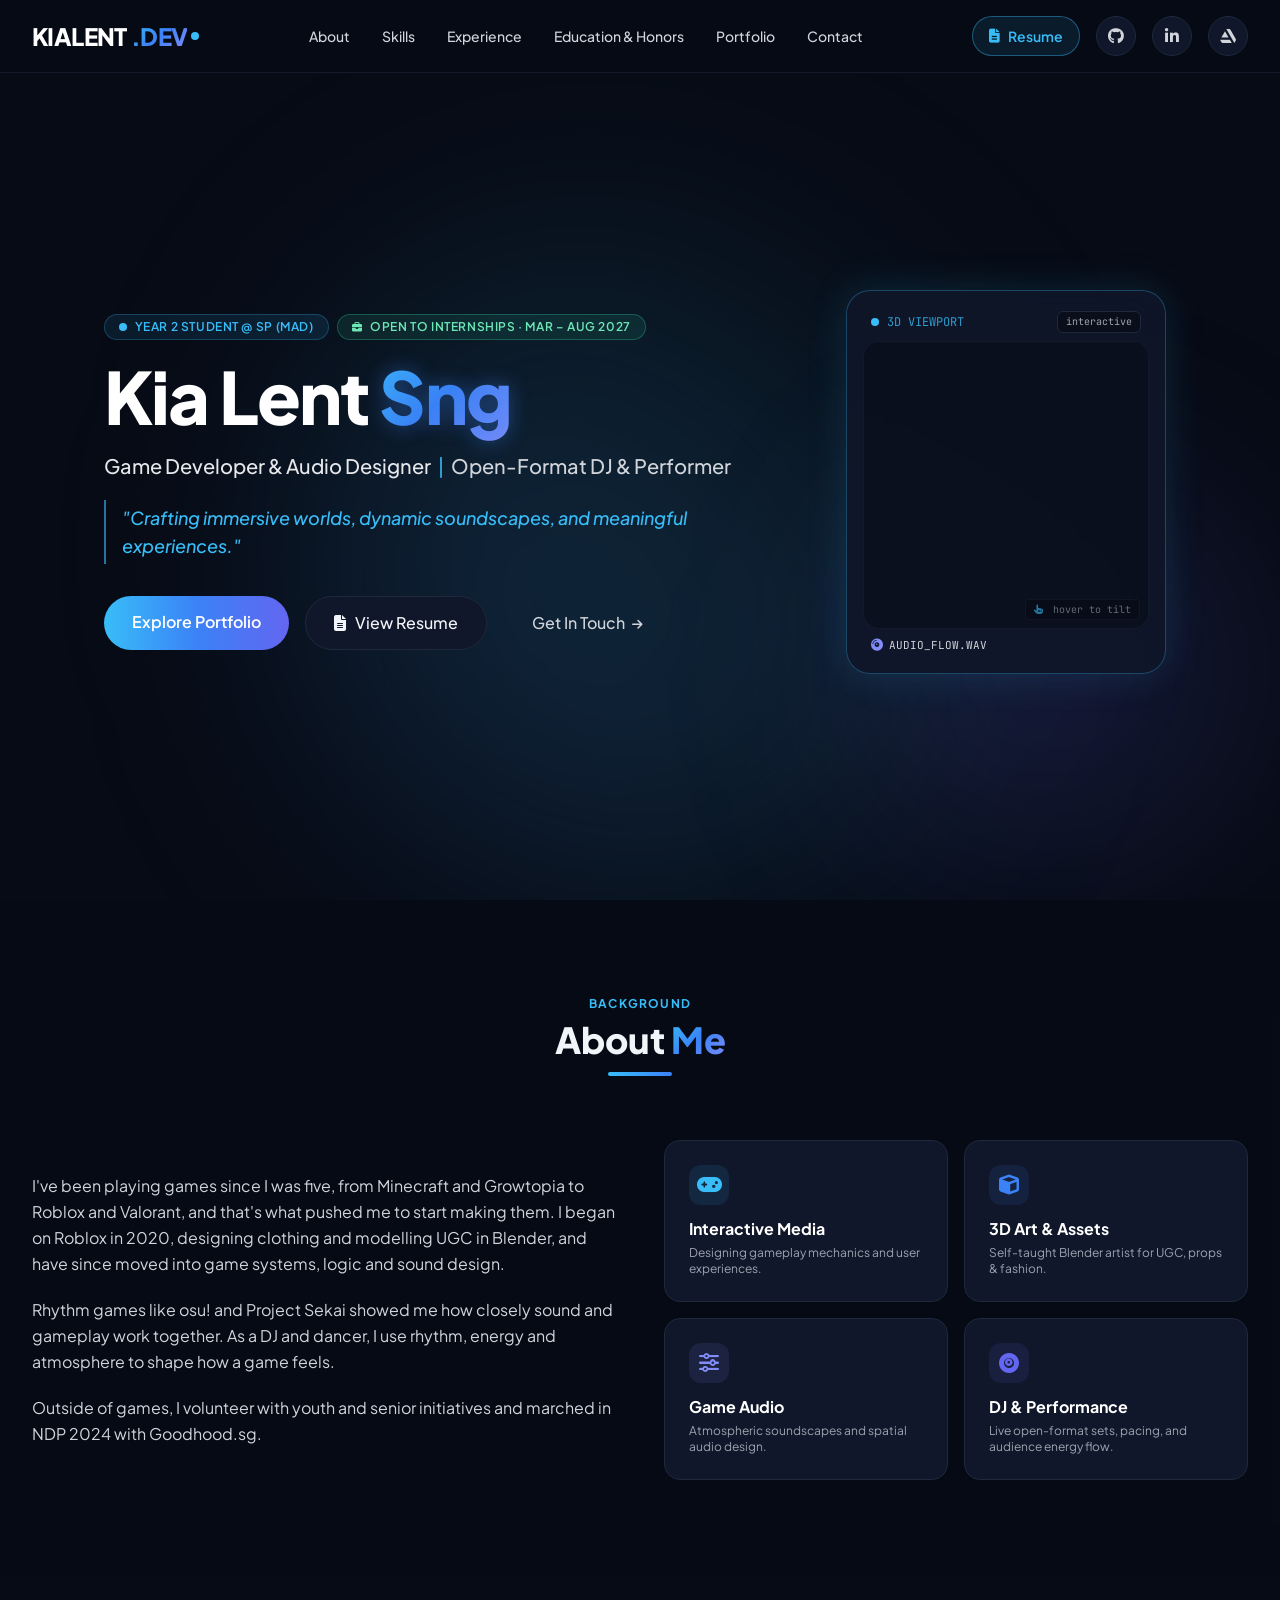
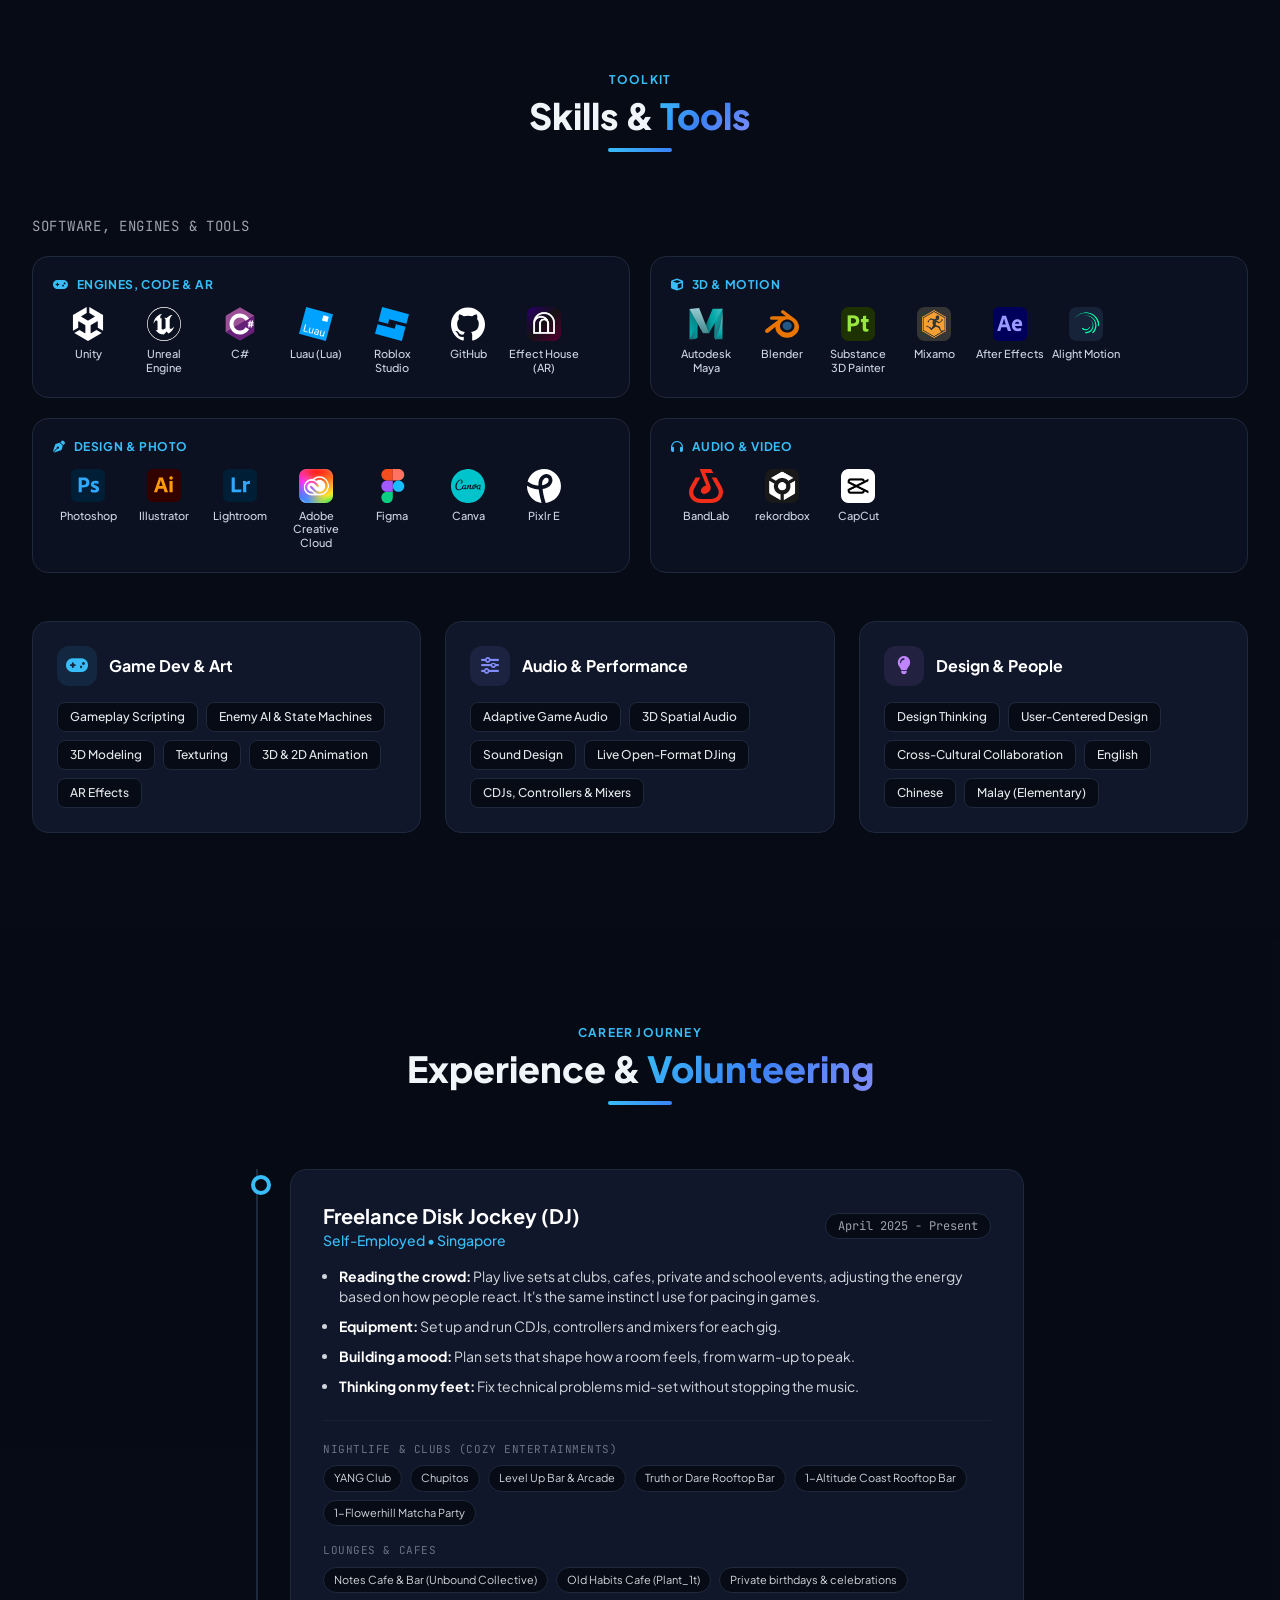
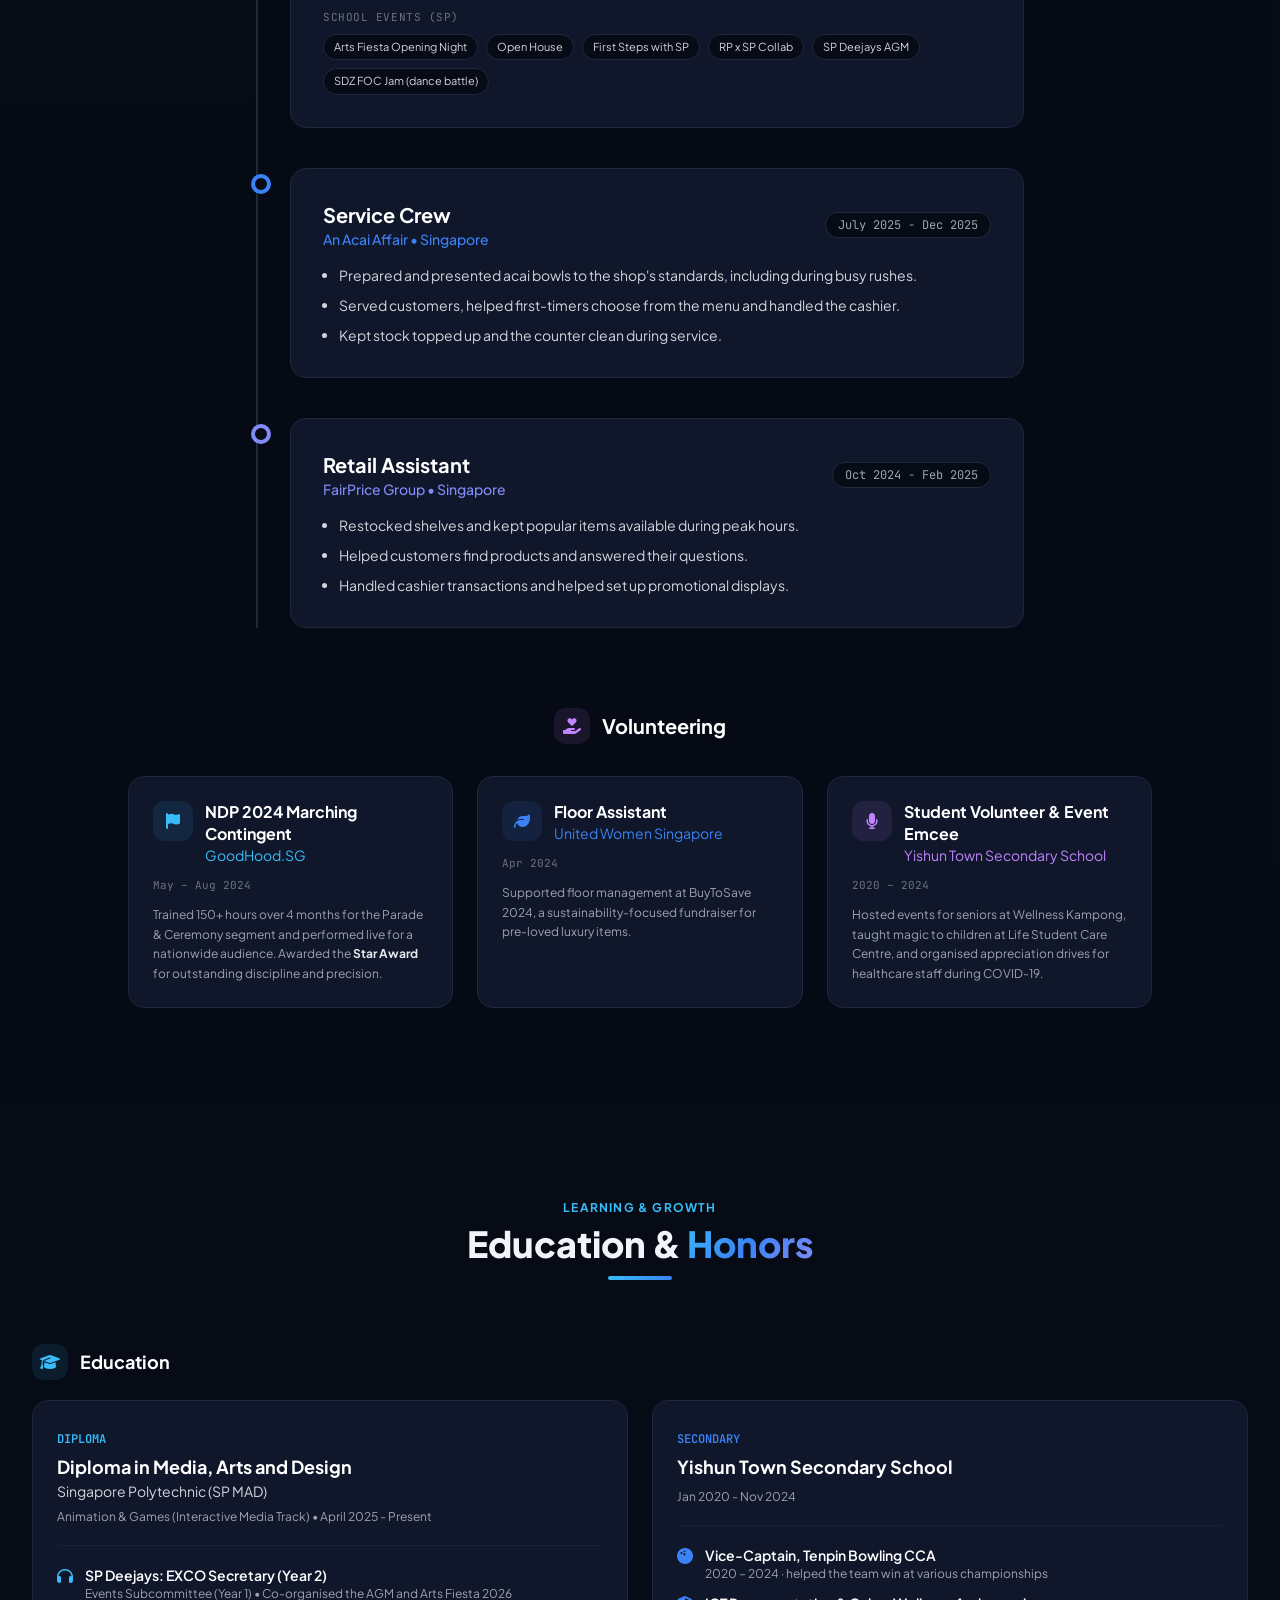
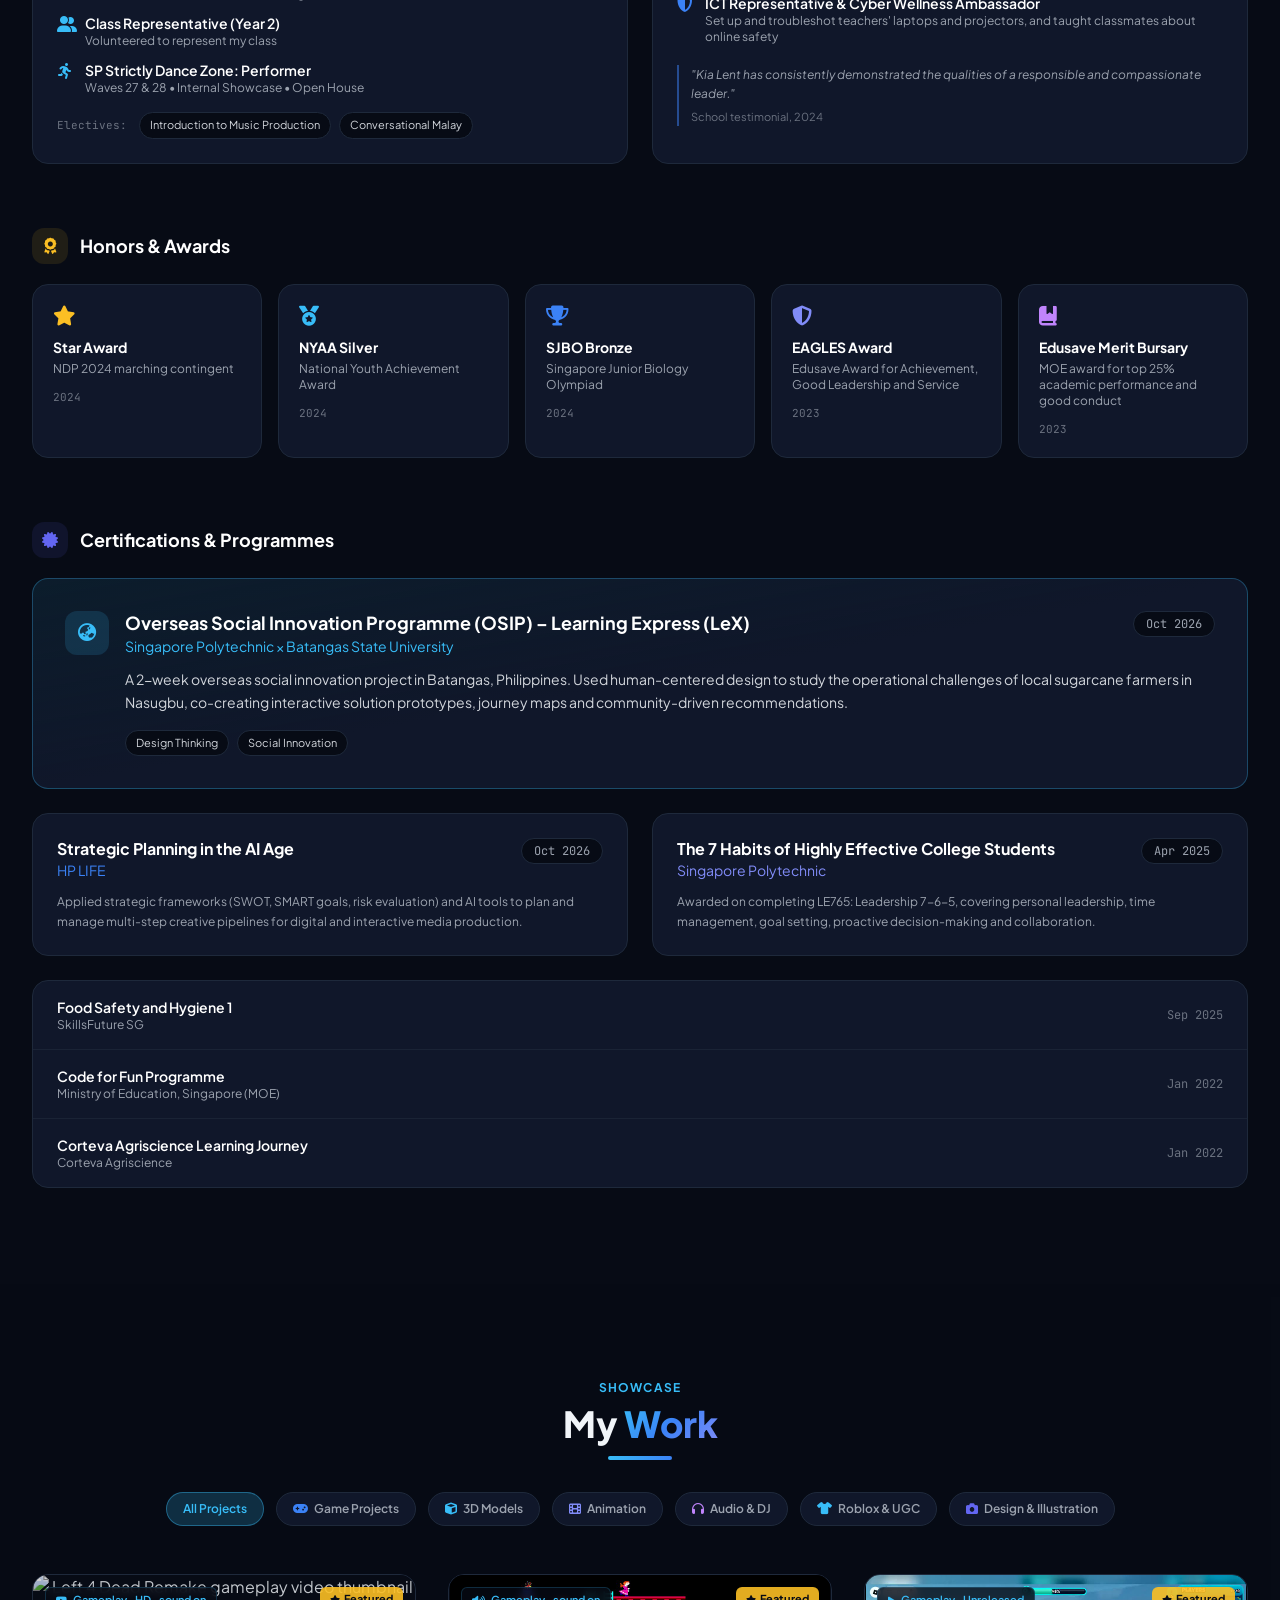
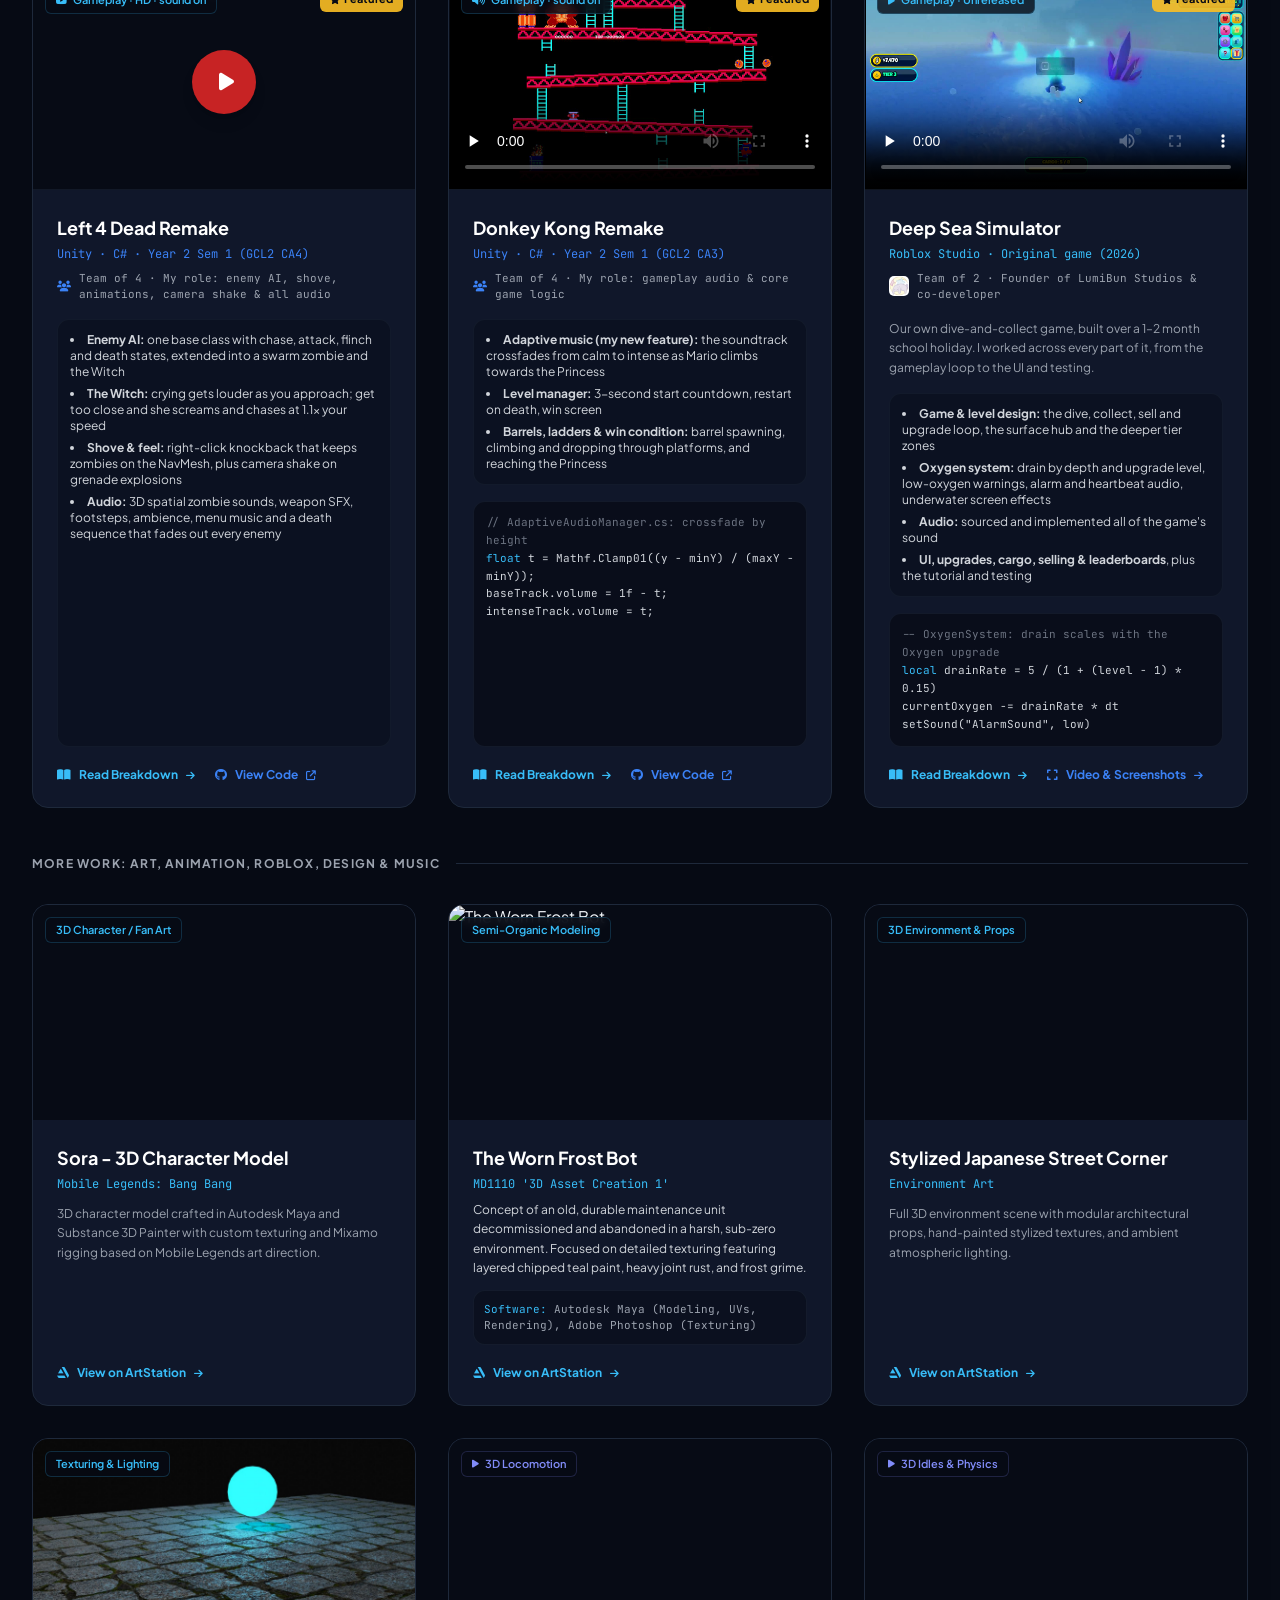
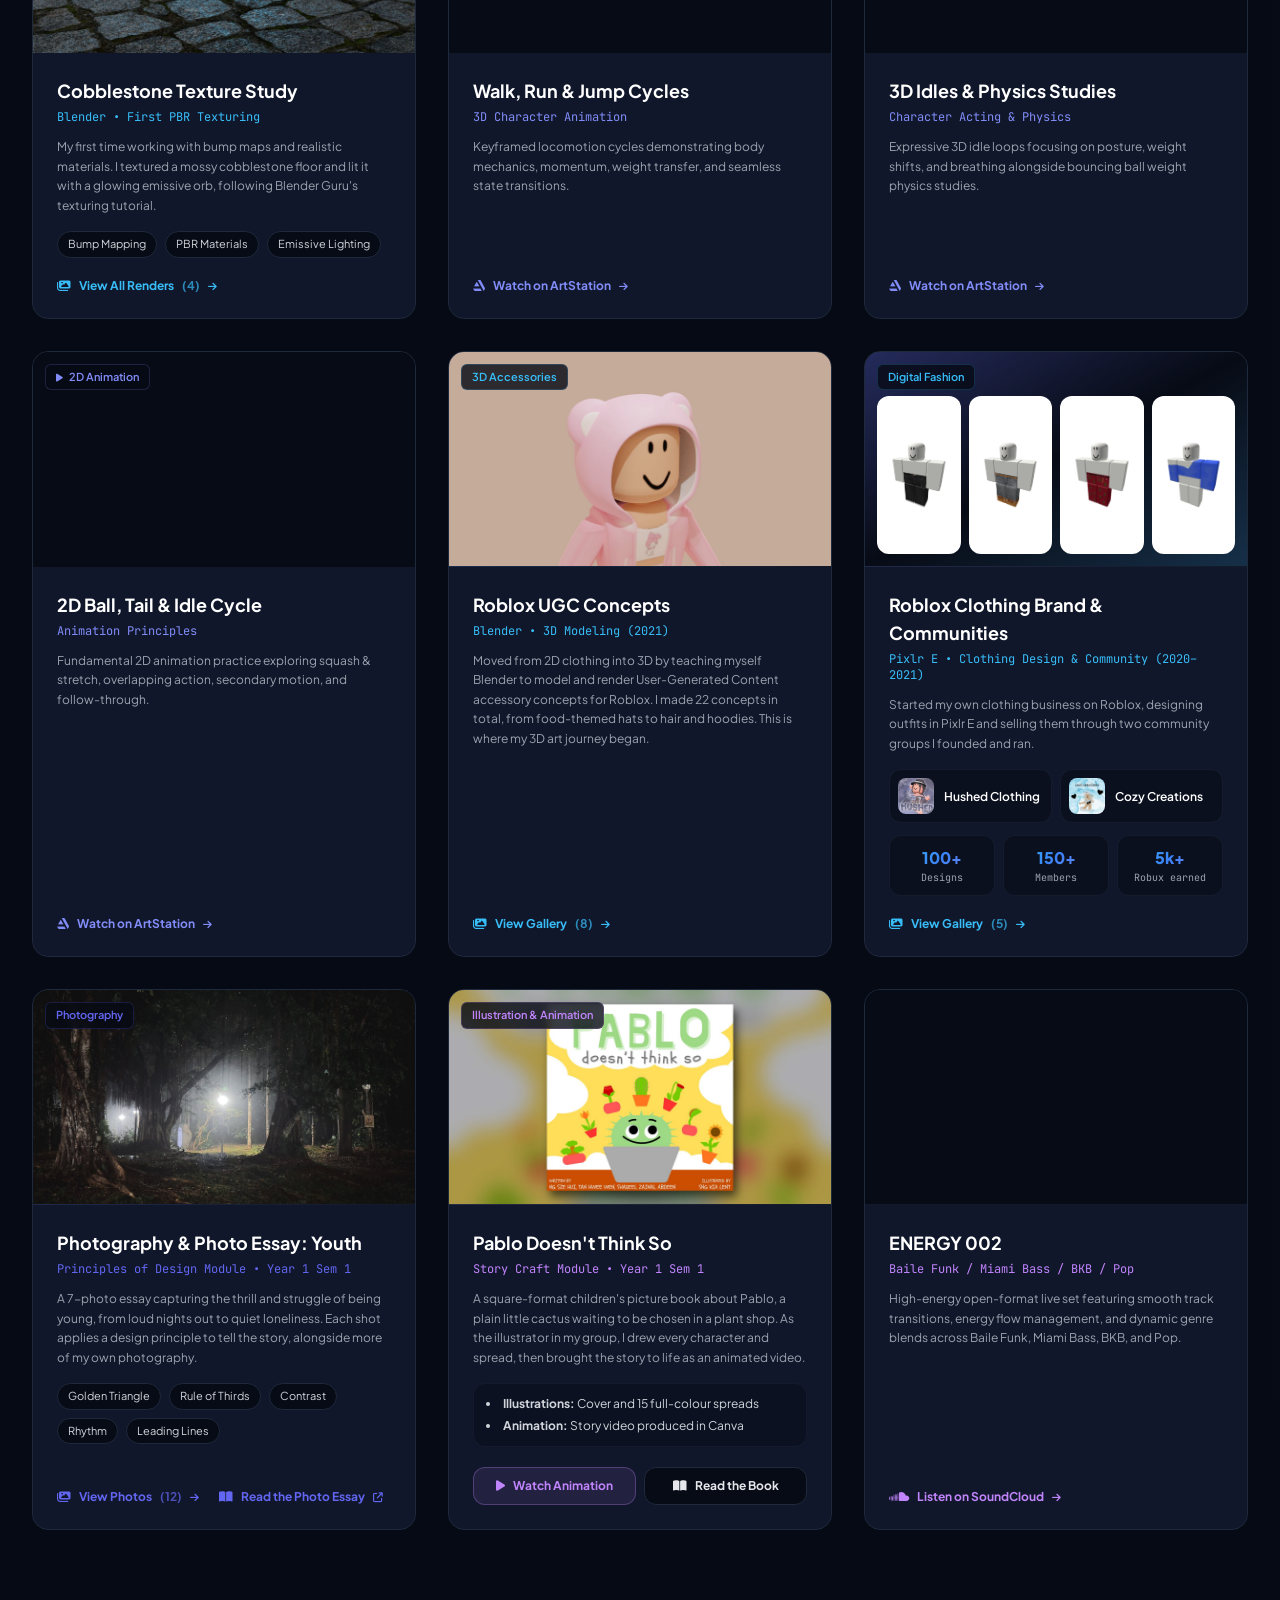
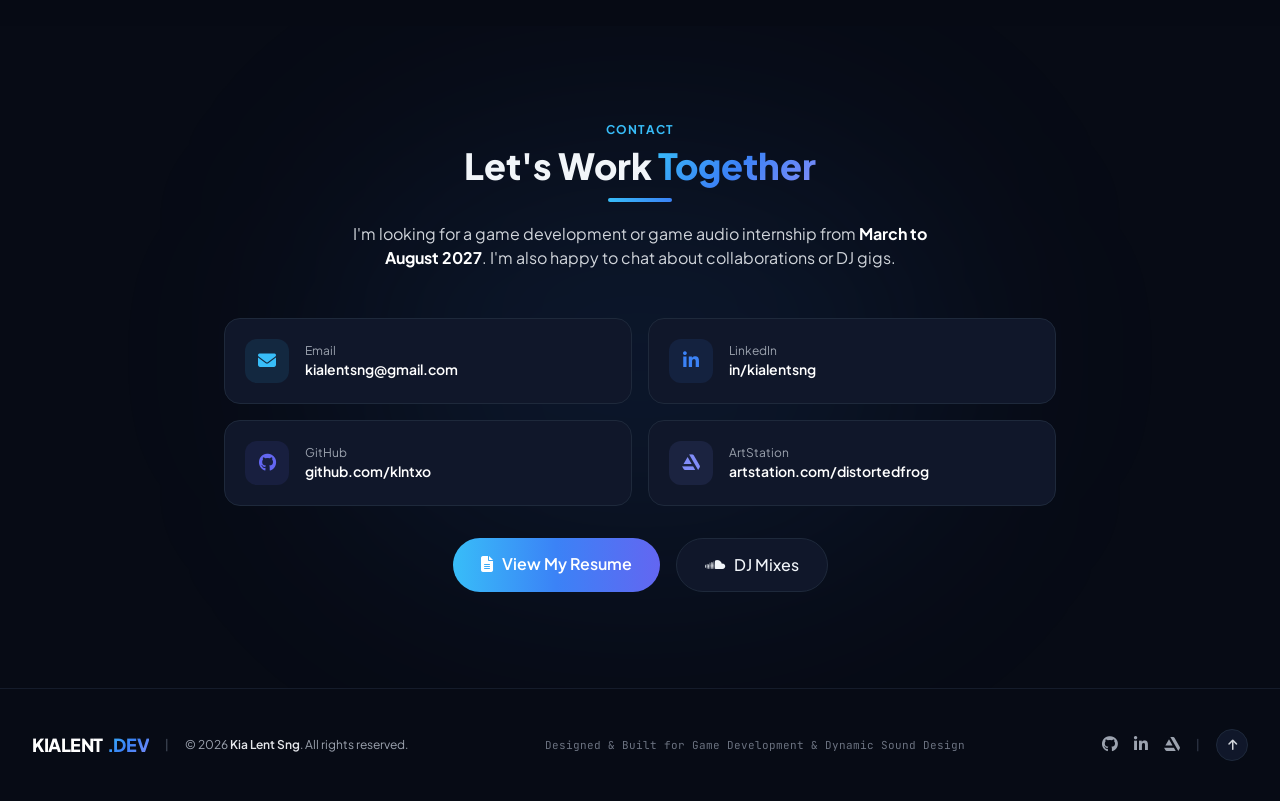
==== commit 6dff5ab9: "Add files via upload" ====
--- a/index.html
+++ b/index.html
@@ -613,9 +613,14 @@
                     <ul class="mt-5 pt-5 border-t border-brand-border/60 space-y-3">
                         <li class="flex items-start gap-3">
                             <i class="fas fa-bowling-ball text-brand-blue mt-0.5 w-4 text-center"></i>
-                            <div><p class="text-sm font-semibold text-white leading-snug">Vice-Captain, Tenpin Bowling CCA</p><p class="text-xs text-gray-400">2020 – 2024</p></div>
+                            <div><p class="text-sm font-semibold text-white leading-snug">Vice-Captain, Tenpin Bowling CCA</p><p class="text-xs text-gray-400">2020 – 2024 · helped the team win at various championships</p></div>
+                        </li>
+                        <li class="flex items-start gap-3">
+                            <i class="fas fa-shield-halved text-brand-blue mt-0.5 w-4 text-center"></i>
+                            <div><p class="text-sm font-semibold text-white leading-snug">ICT Representative &amp; Cyber Wellness Ambassador</p><p class="text-xs text-gray-400">Set up and troubleshot teachers' laptops and projectors, and taught classmates about online safety</p></div>
                         </li>
                     </ul>
+                    <blockquote class="mt-5 border-l-2 text-xs italic text-gray-400 leading-relaxed" style="padding-left:12px;border-color:rgba(59,130,246,.5)">"Kia Lent has consistently demonstrated the qualities of a responsible and compassionate leader."<span class="block text-[11px] text-gray-500 mt-1" style="font-style:normal">School testimonial, 2024</span></blockquote>
                 </div>
             </div>
 
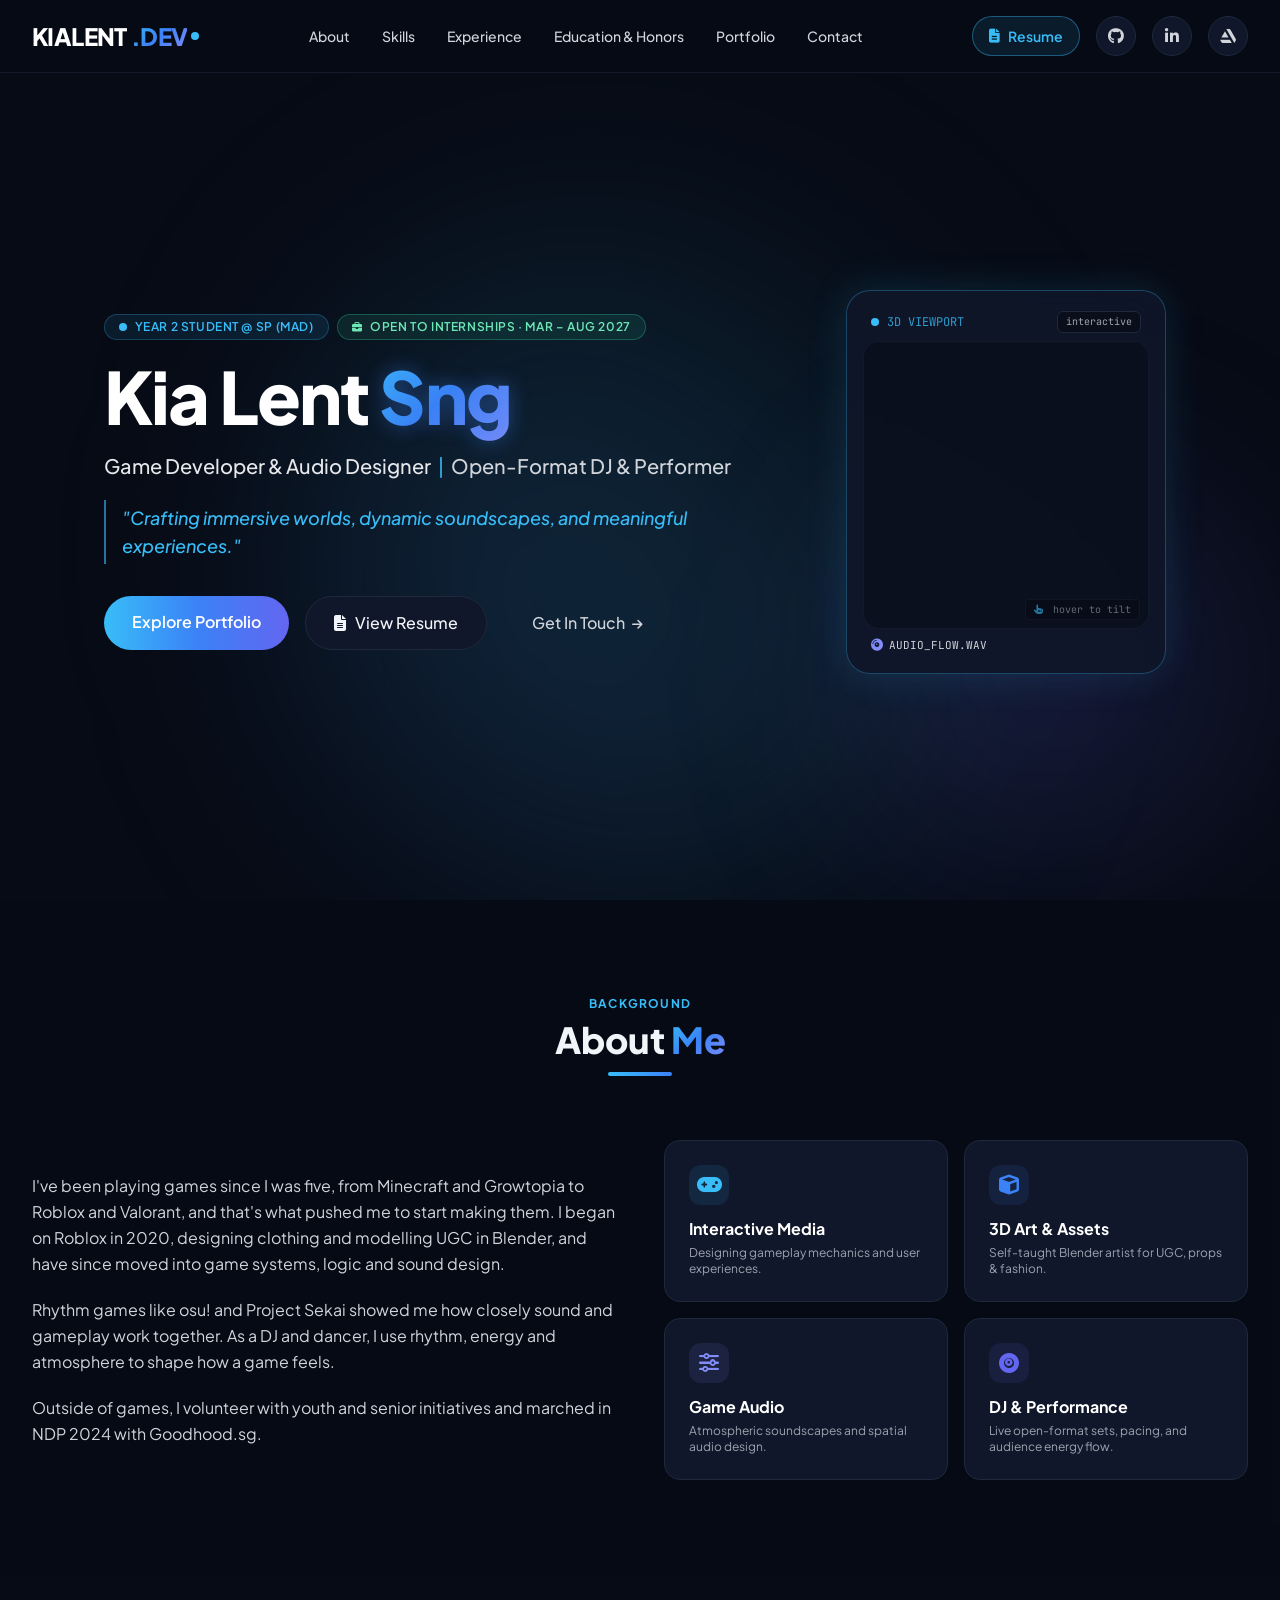
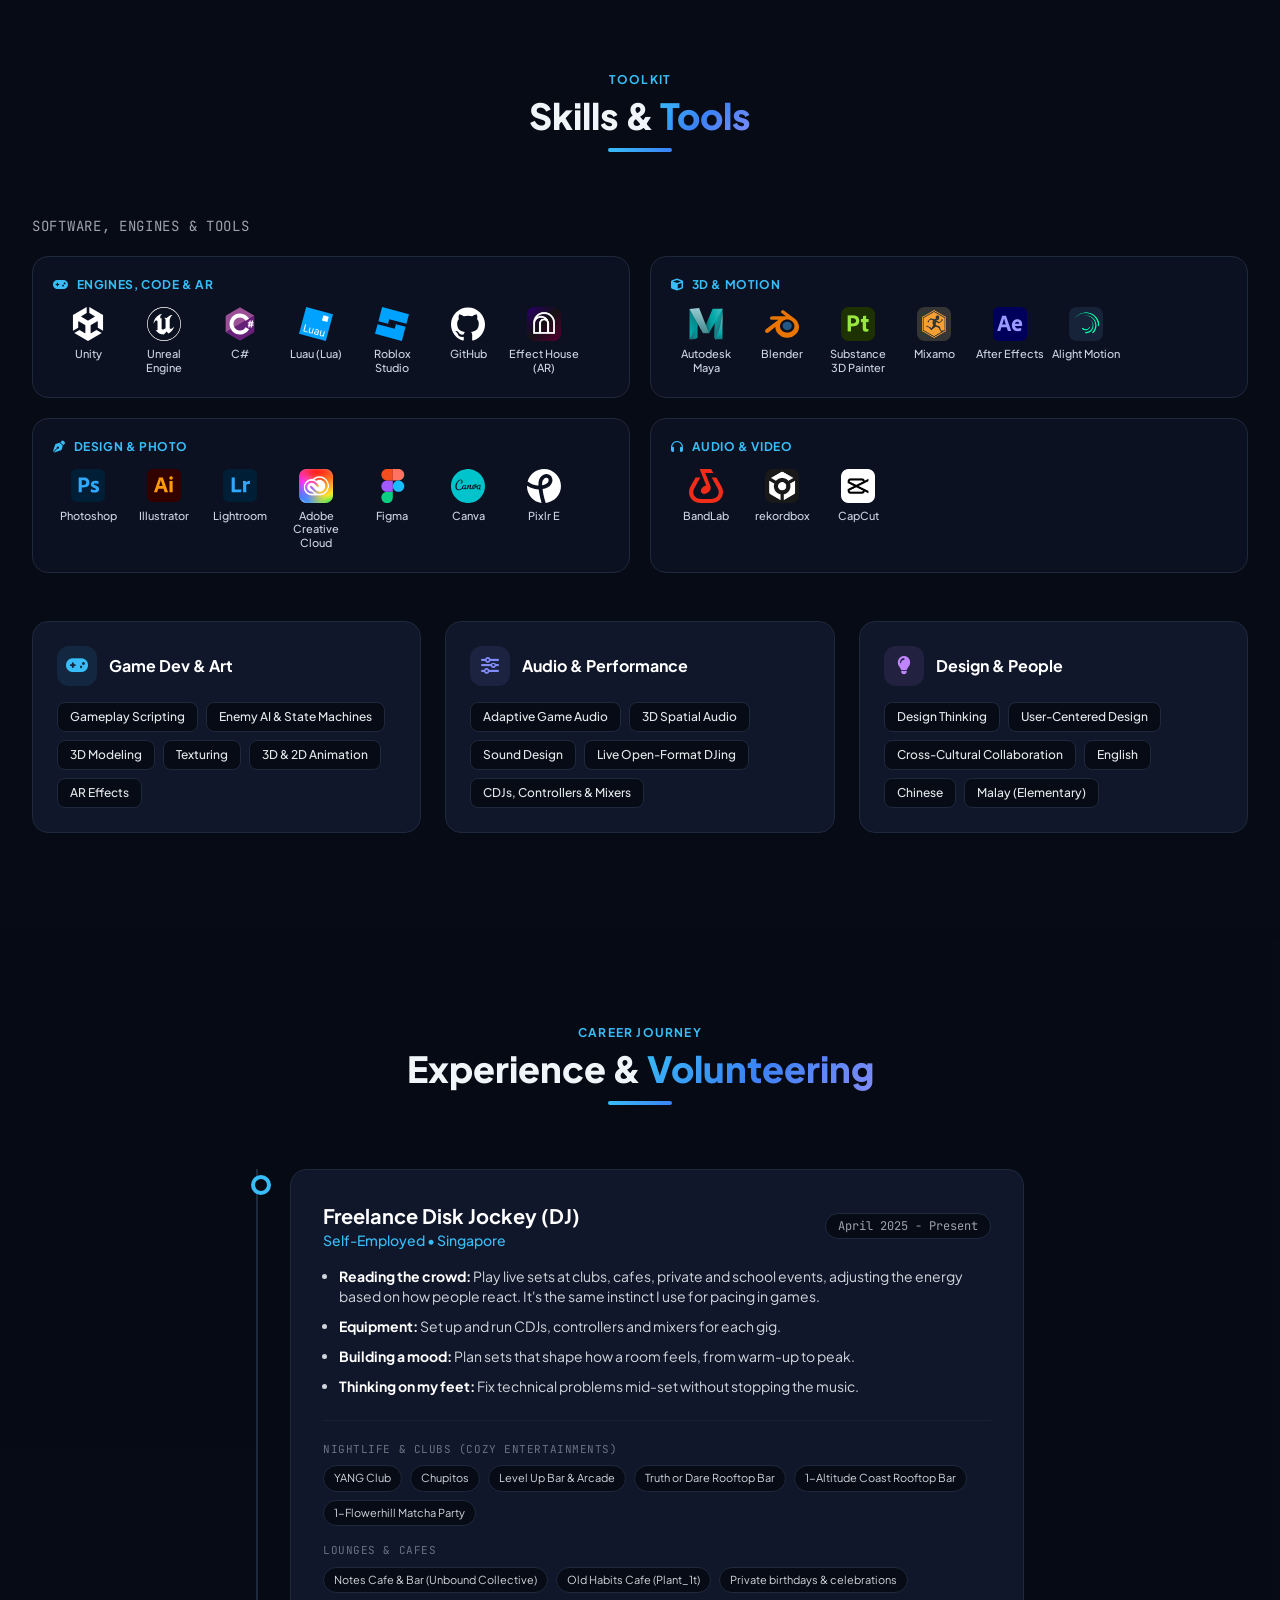
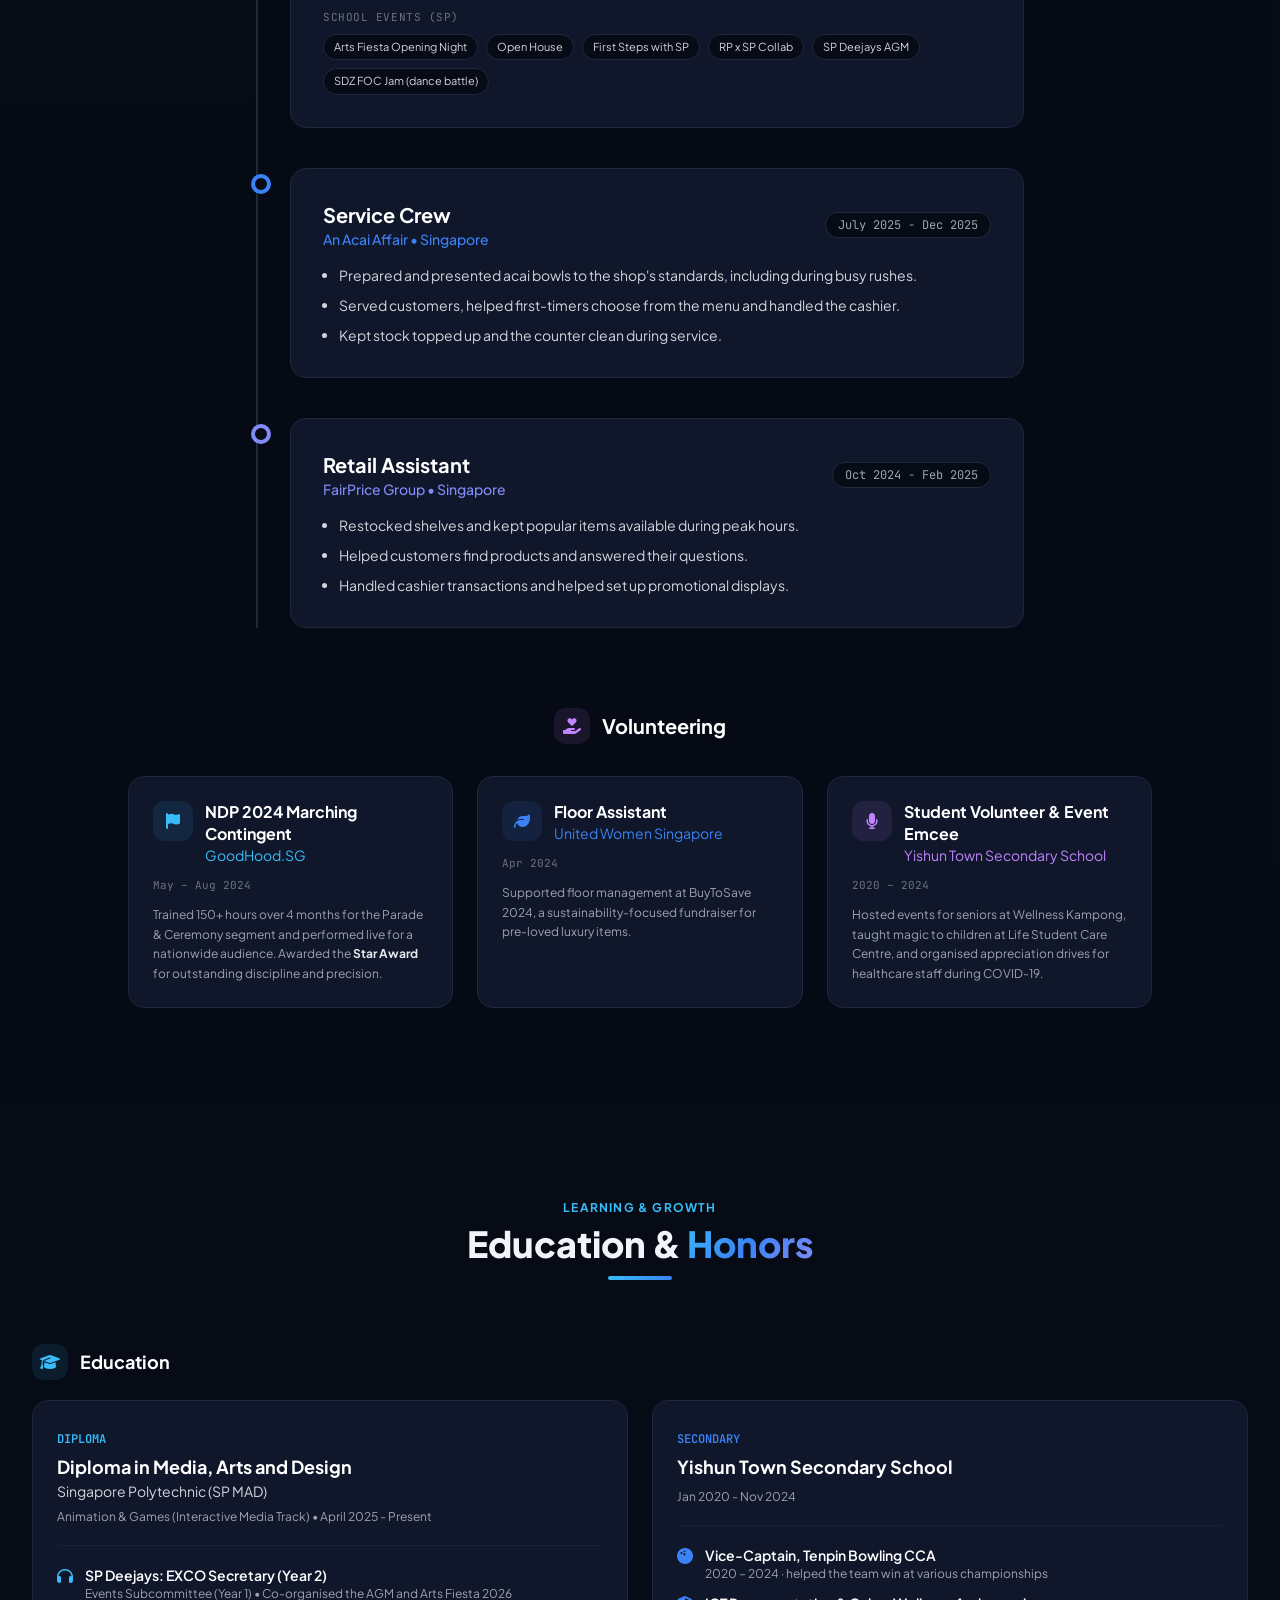
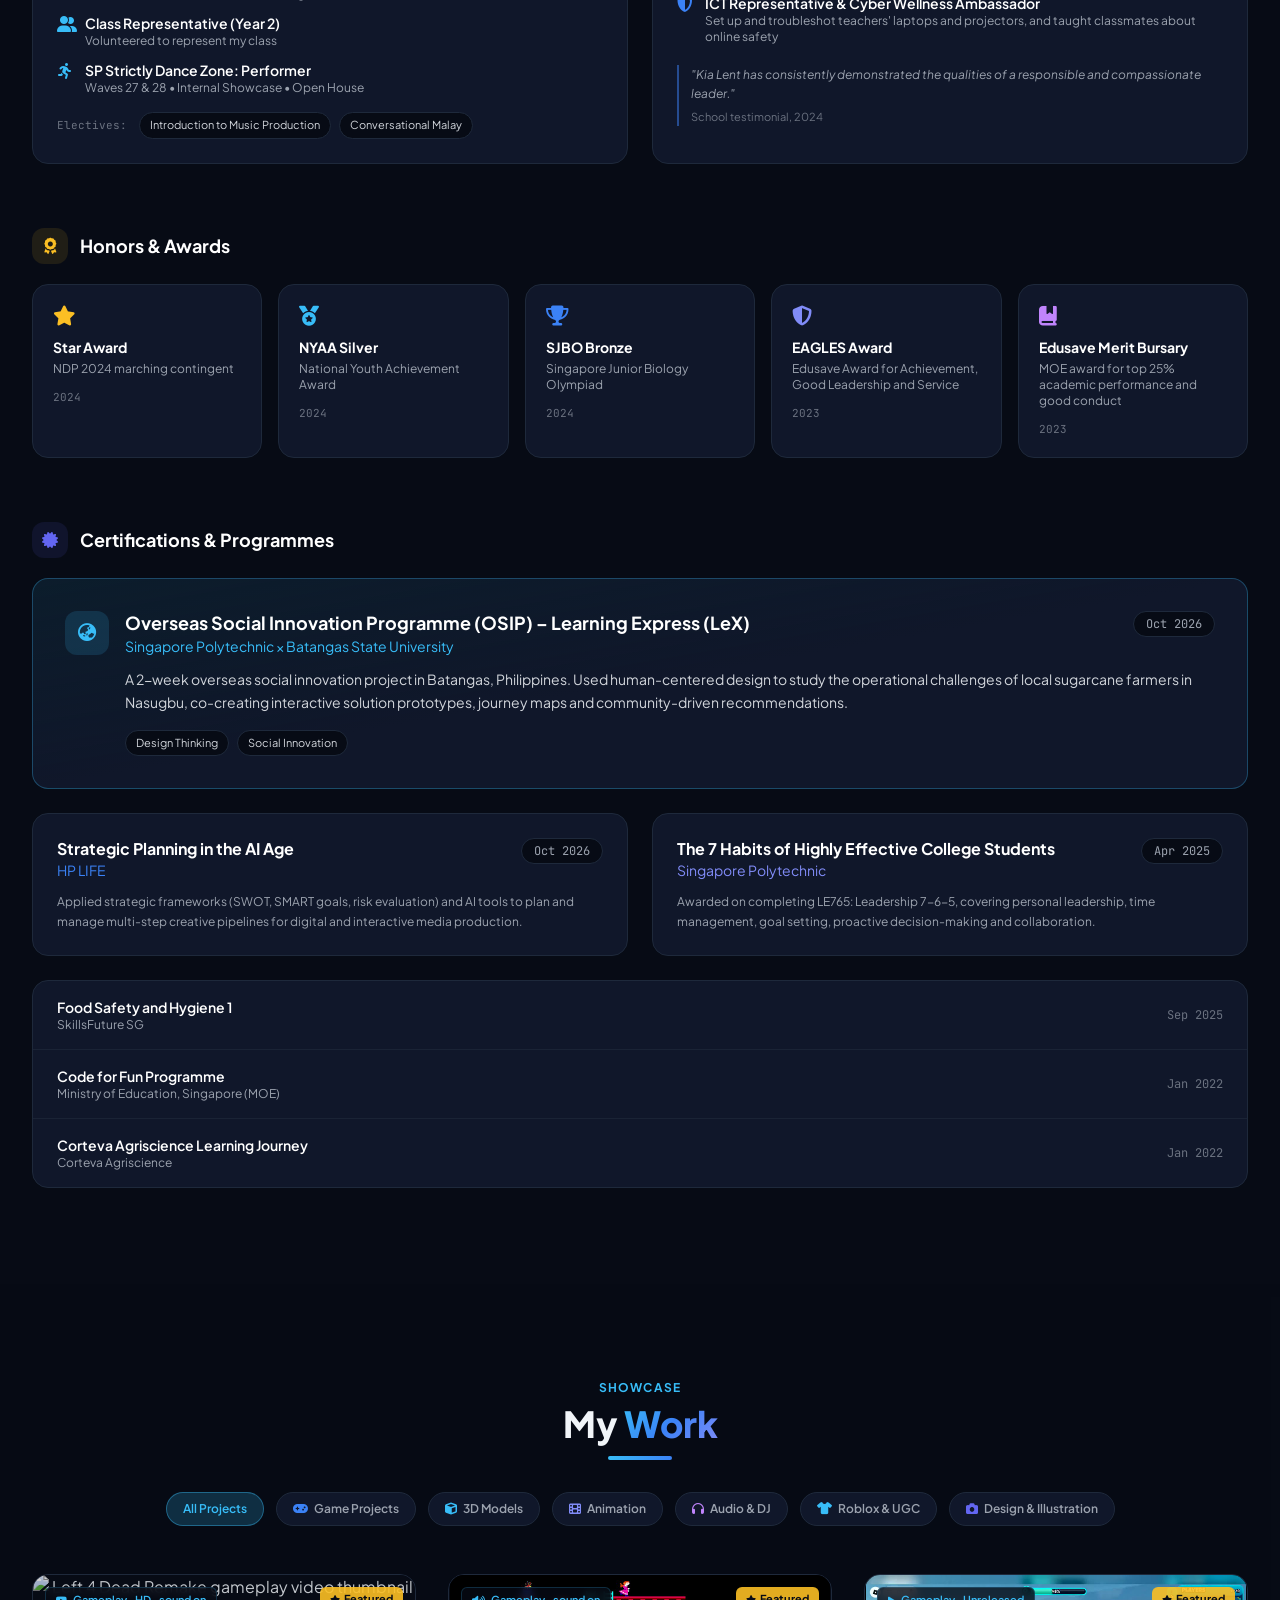
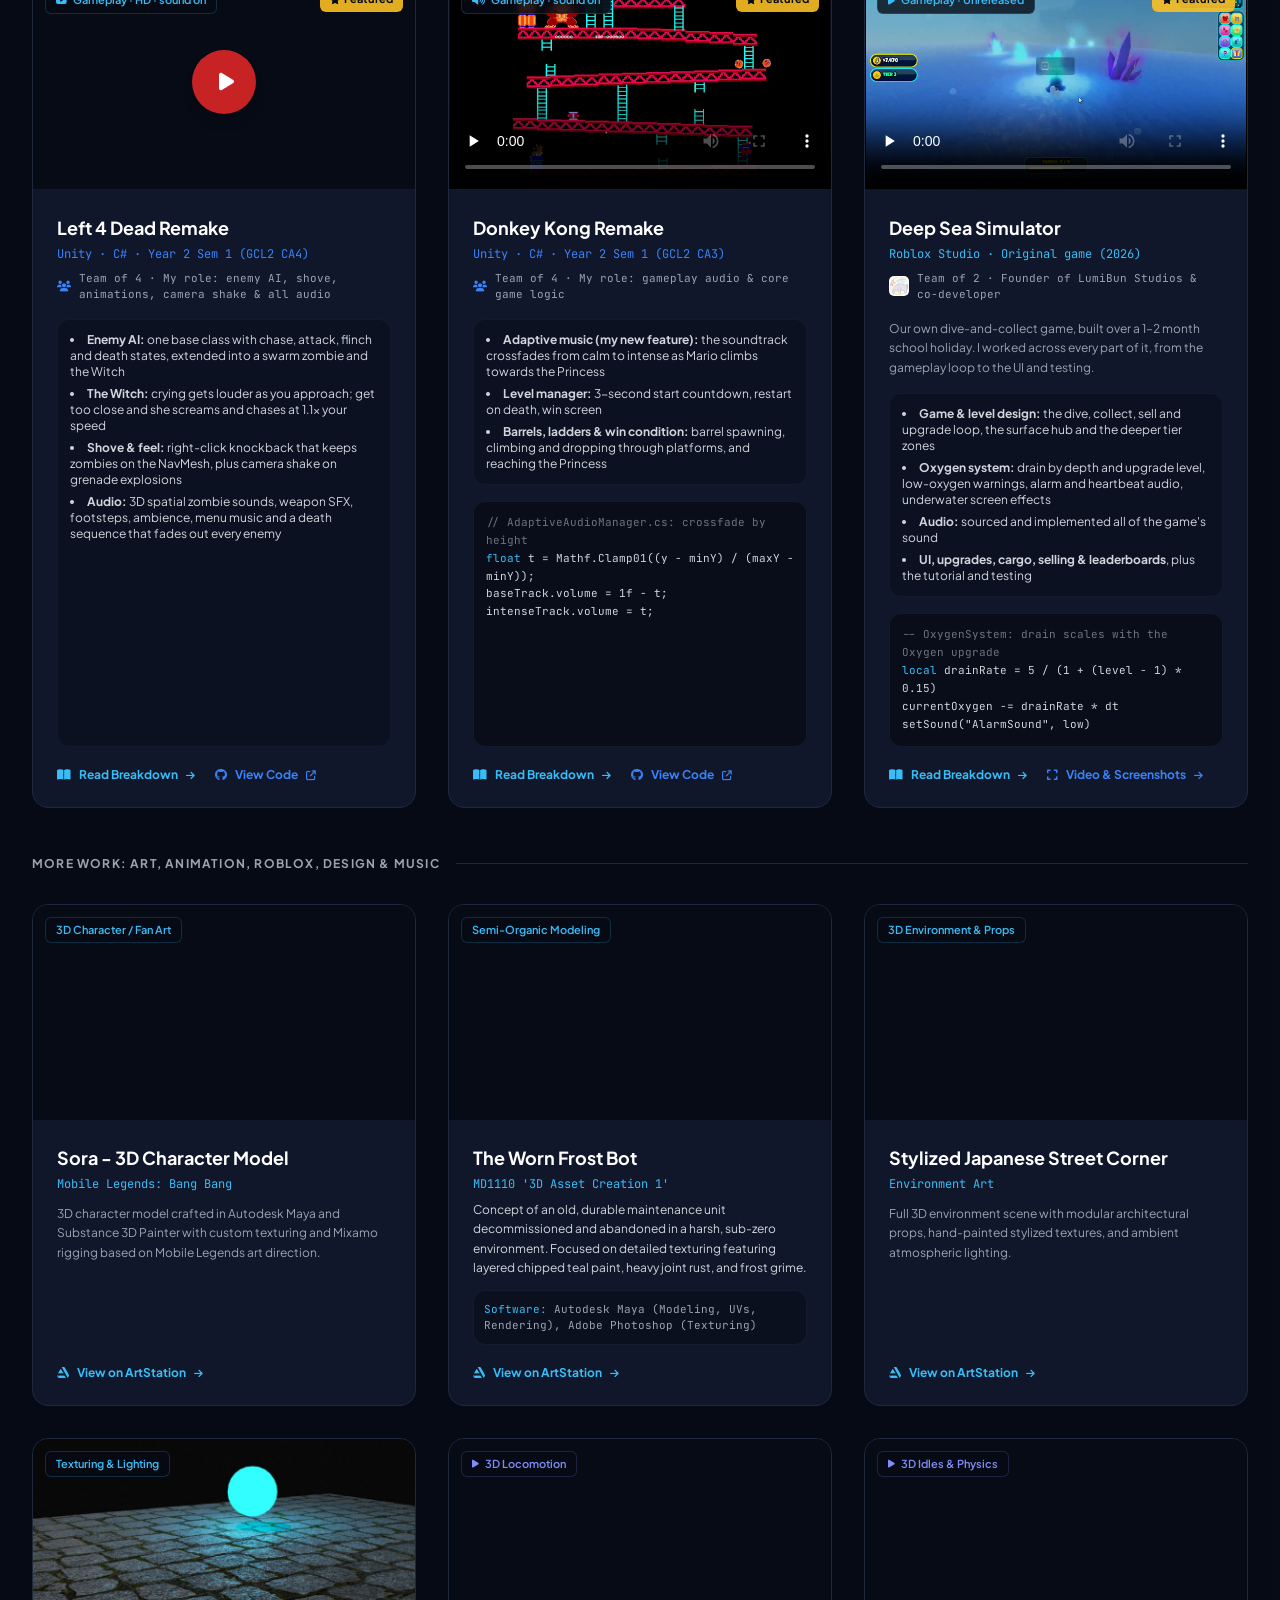
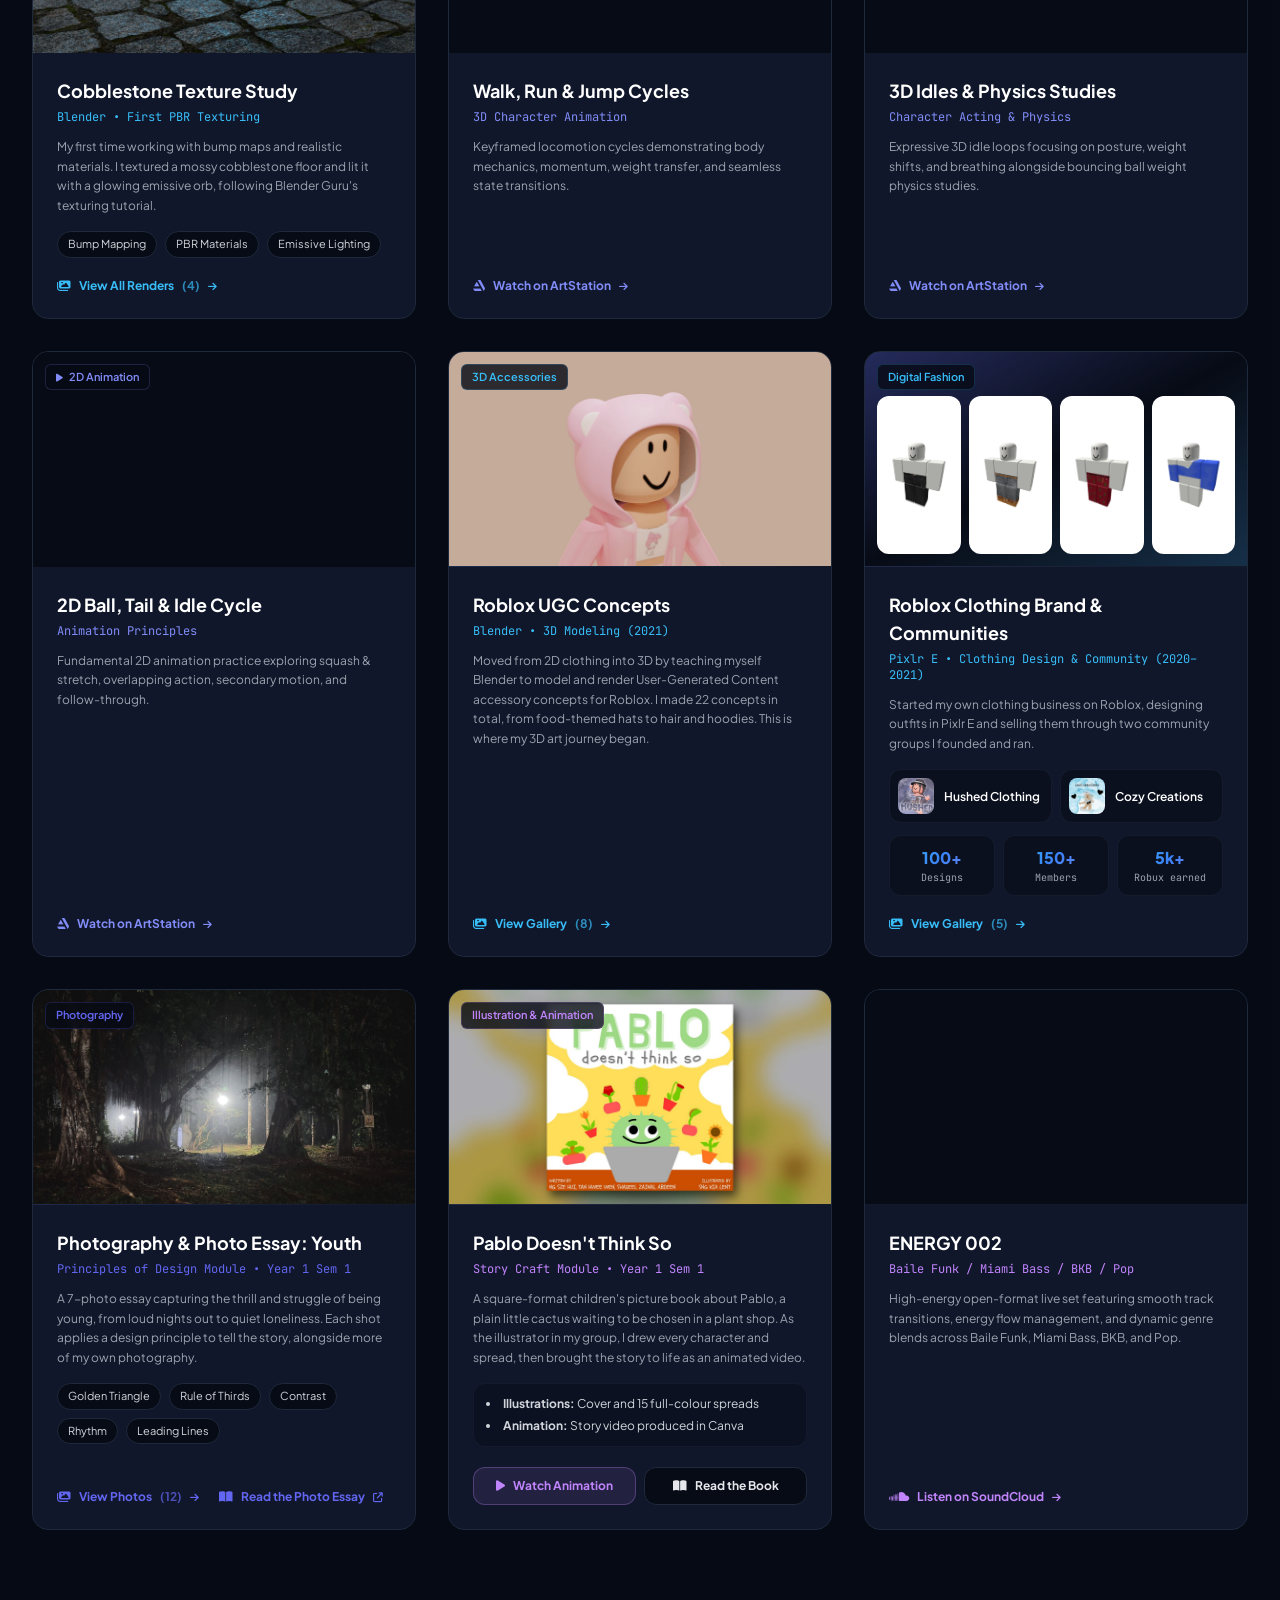
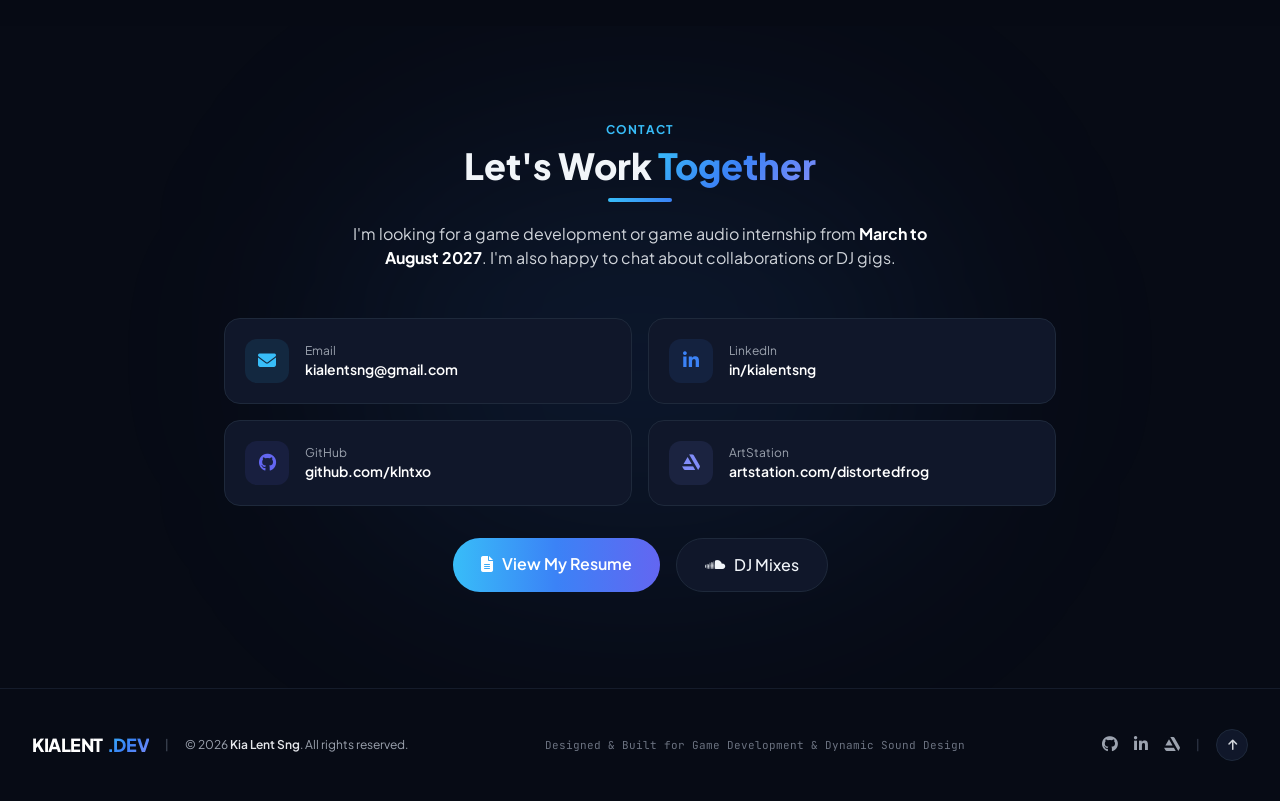
==== commit f45378de: "Add files via upload" ====
--- a/index.html
+++ b/index.html
@@ -4,6 +4,15 @@
     <meta charset="UTF-8">
     <meta name="viewport" content="width=device-width, initial-scale=1.0">
     <title>Kia Lent Sng | Game Developer & Audio Designer | Portfolio</title>
+    <meta name="description" content="Game developer and audio designer. Roblox (Luau) and Unity (C#) games, 3D art and game audio by Kia Lent Sng, Singapore Polytechnic.">
+    <meta property="og:type" content="website">
+    <meta property="og:url" content="https://klntxo.github.io/portfolio/">
+    <meta property="og:title" content="Kia Lent Sng | Game Developer &amp; Audio Designer">
+    <meta property="og:description" content="Roblox and Unity games, 3D art and game audio.">
+    <meta property="og:image" content="https://klntxo.github.io/portfolio/images/og-preview.jpg">
+    <meta property="og:image:width" content="1200">
+    <meta property="og:image:height" content="627">
+    <meta name="twitter:card" content="summary_large_image">
     
     <!-- Prebuilt Tailwind styles (fast). If you add new Tailwind classes, styles.css must be rebuilt. -->
     <link rel="stylesheet" href="styles.css">
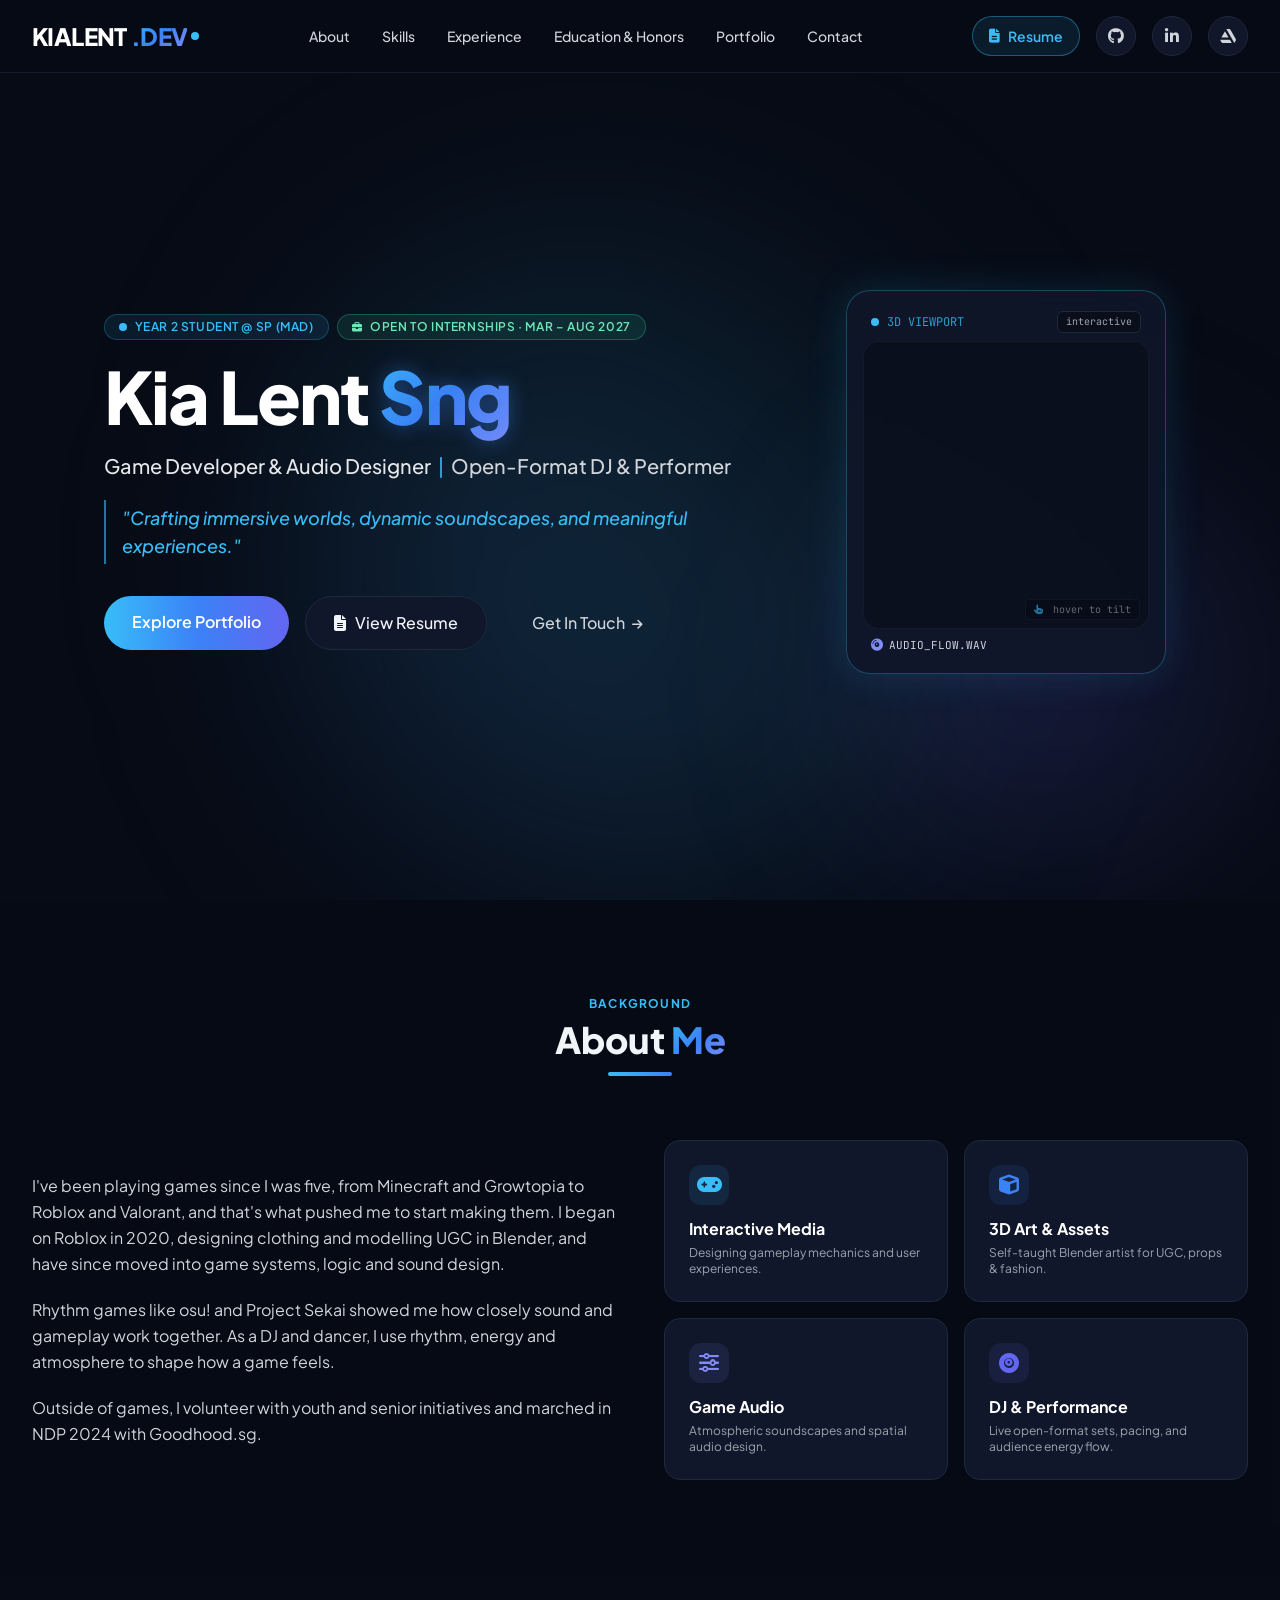
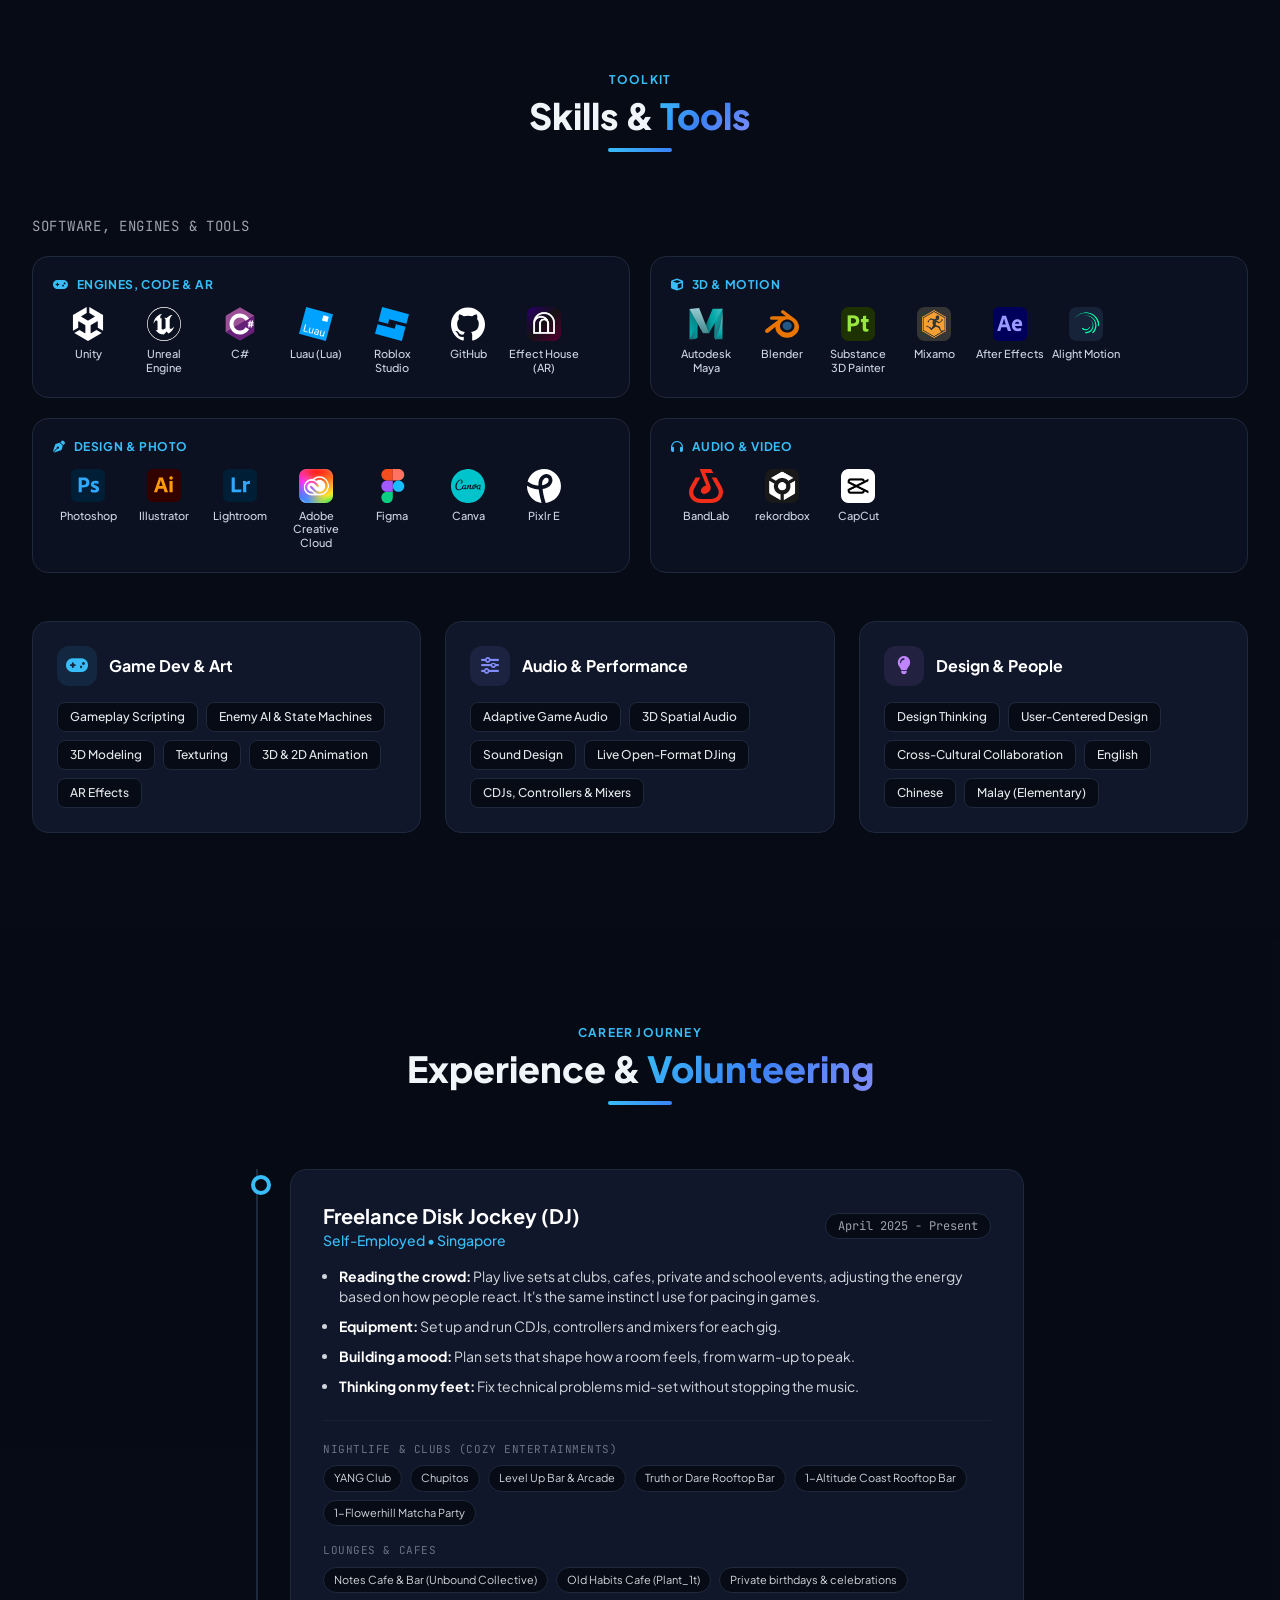
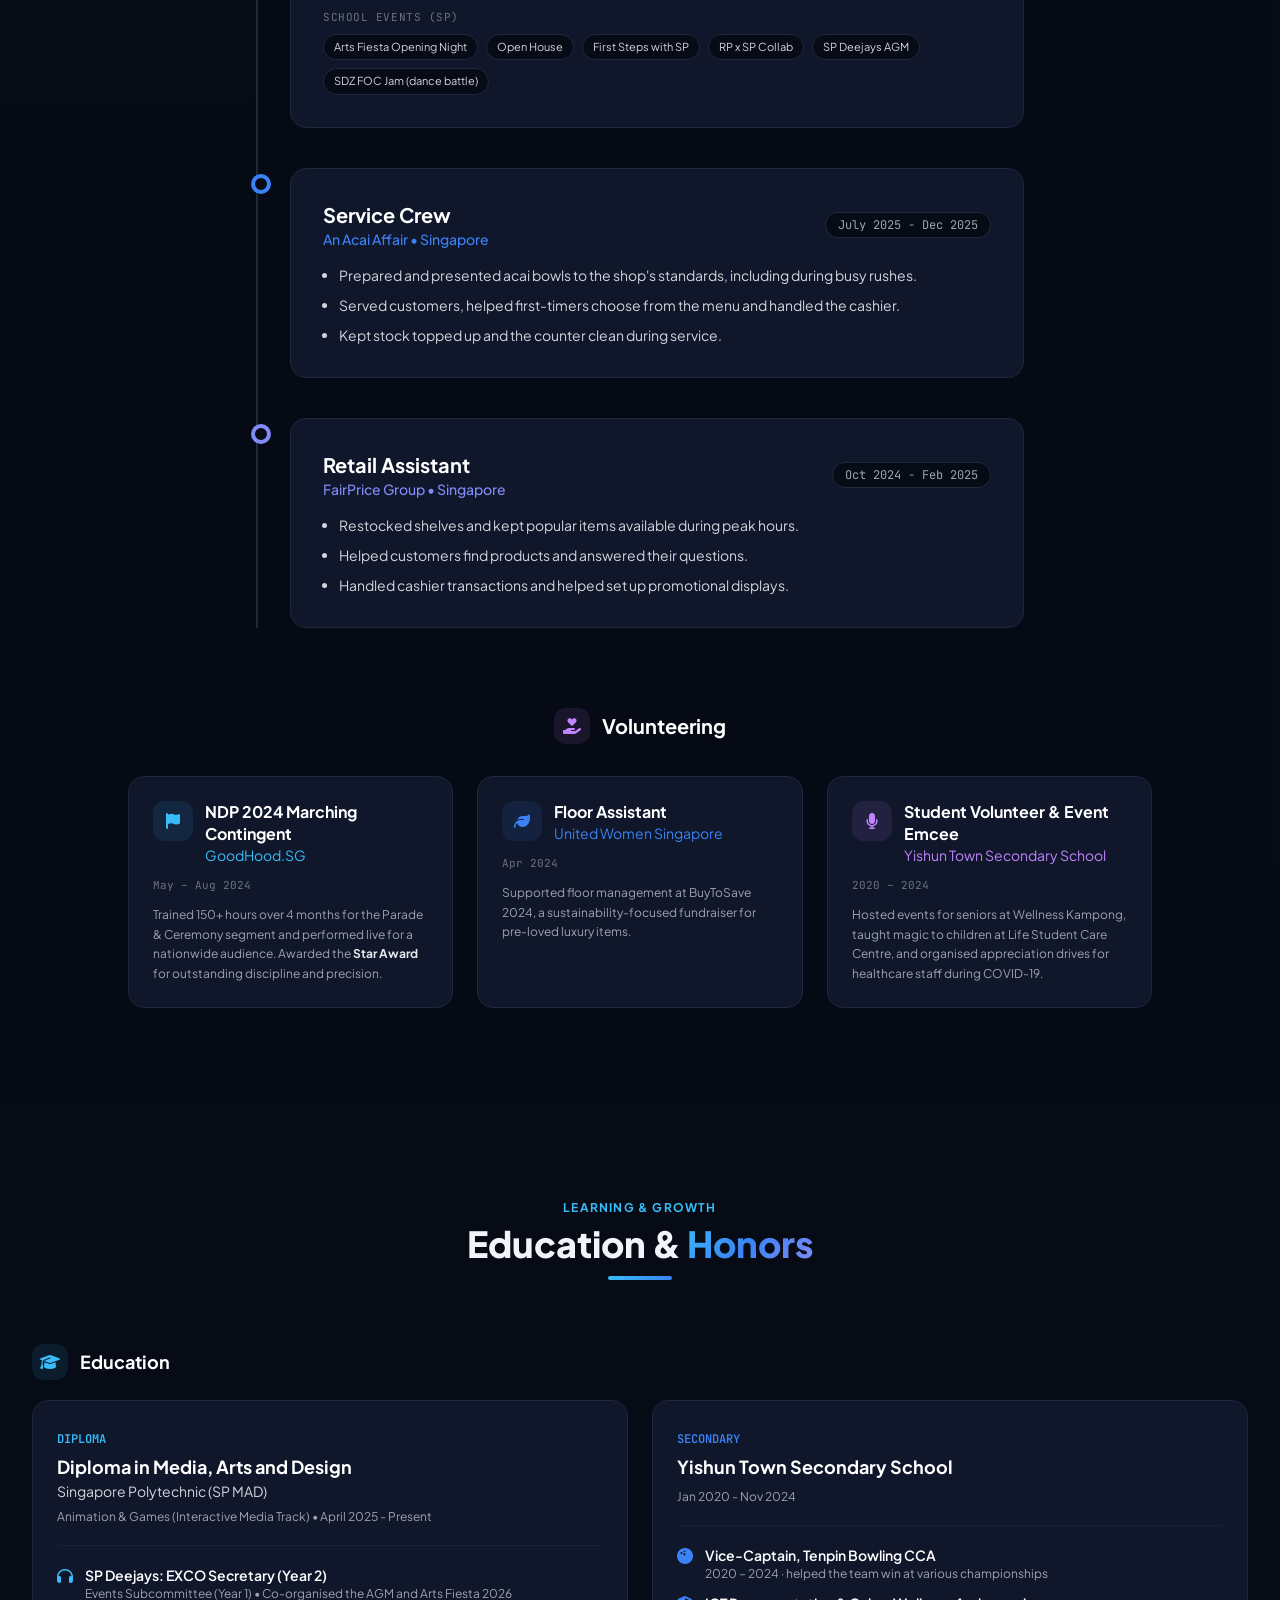
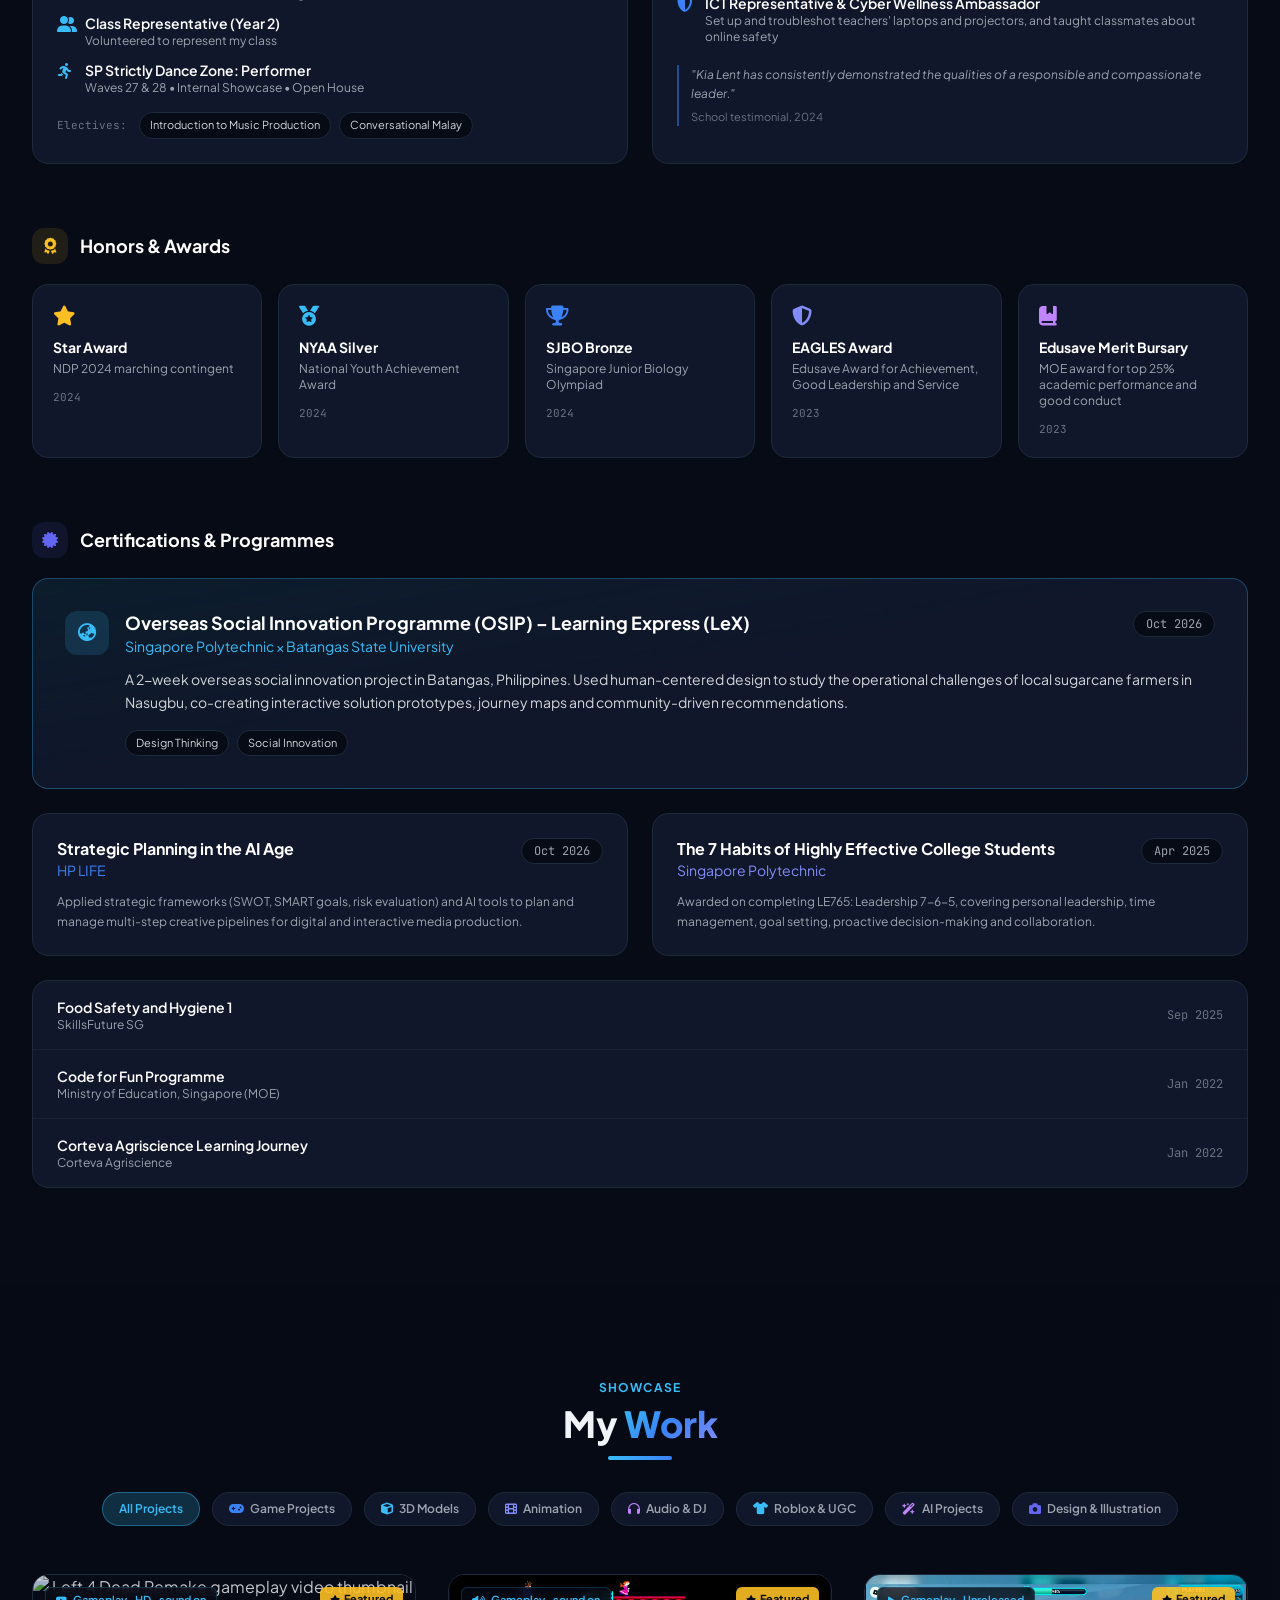
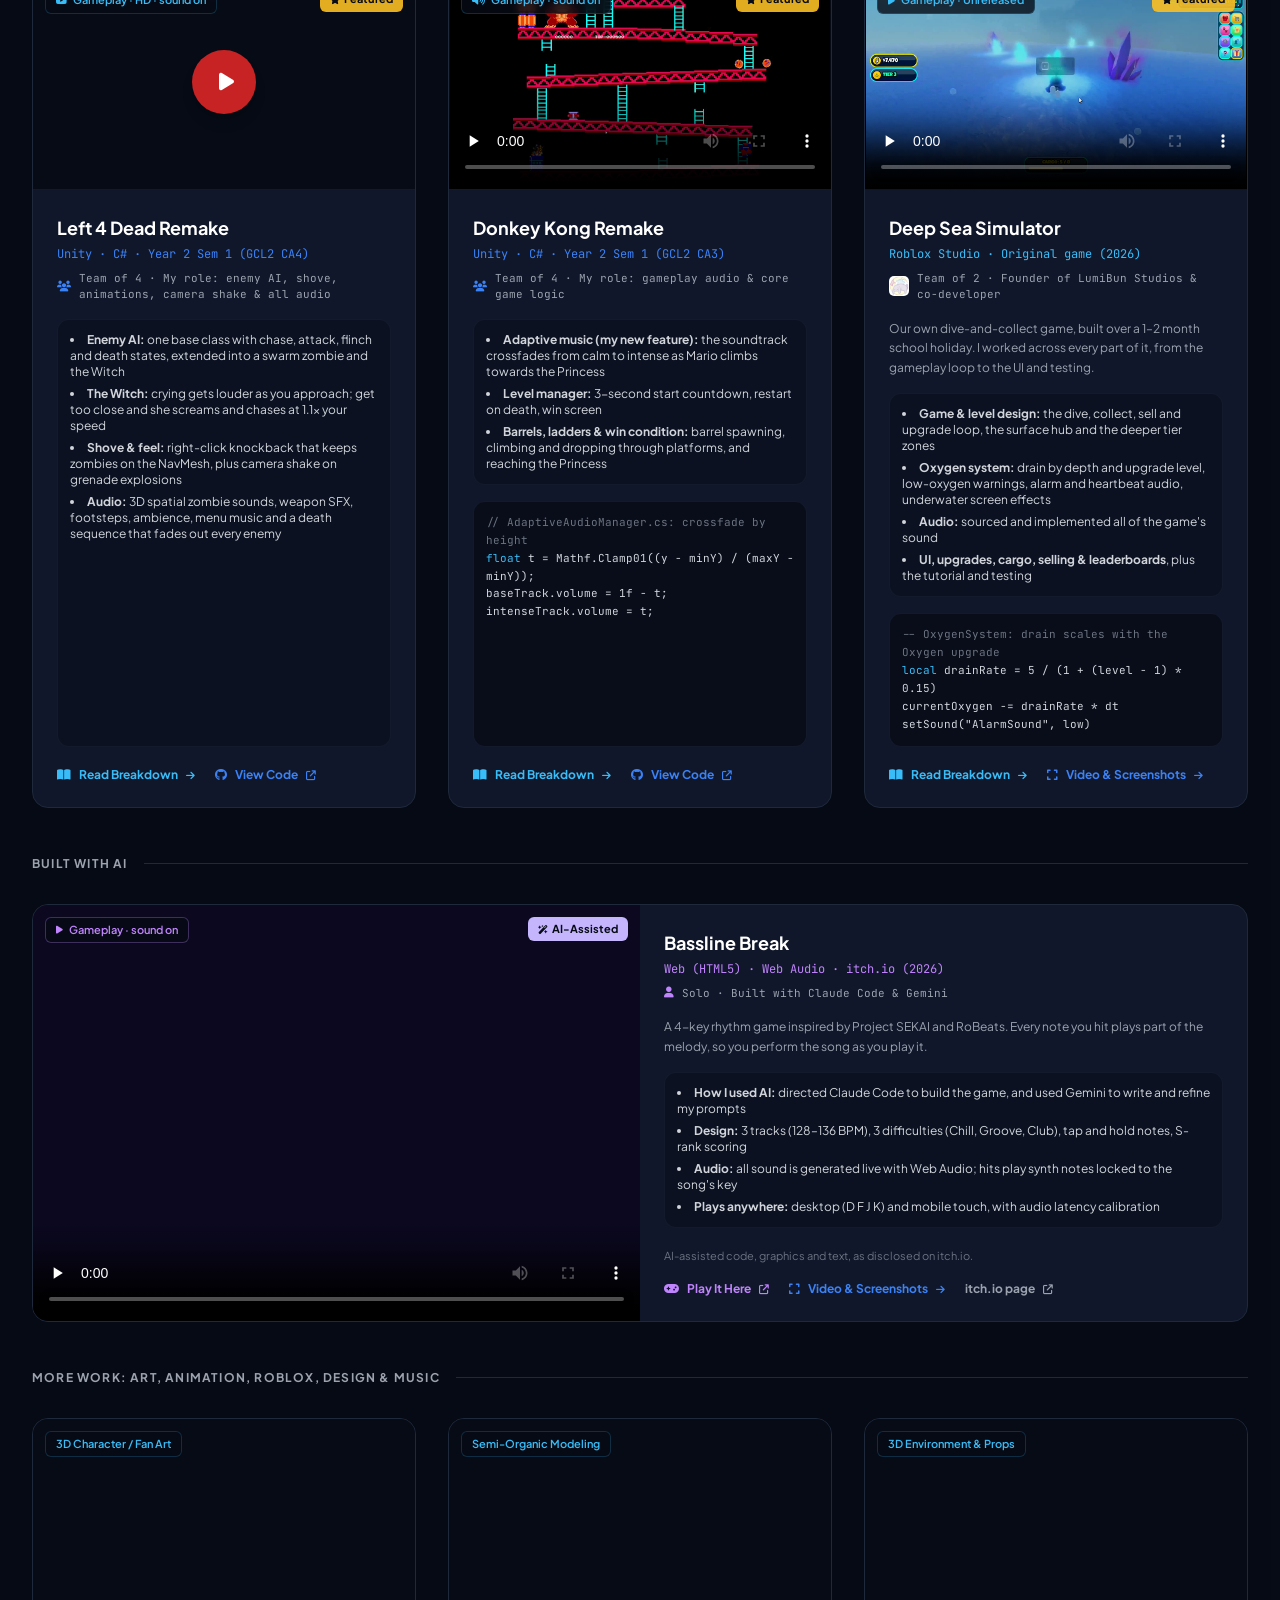
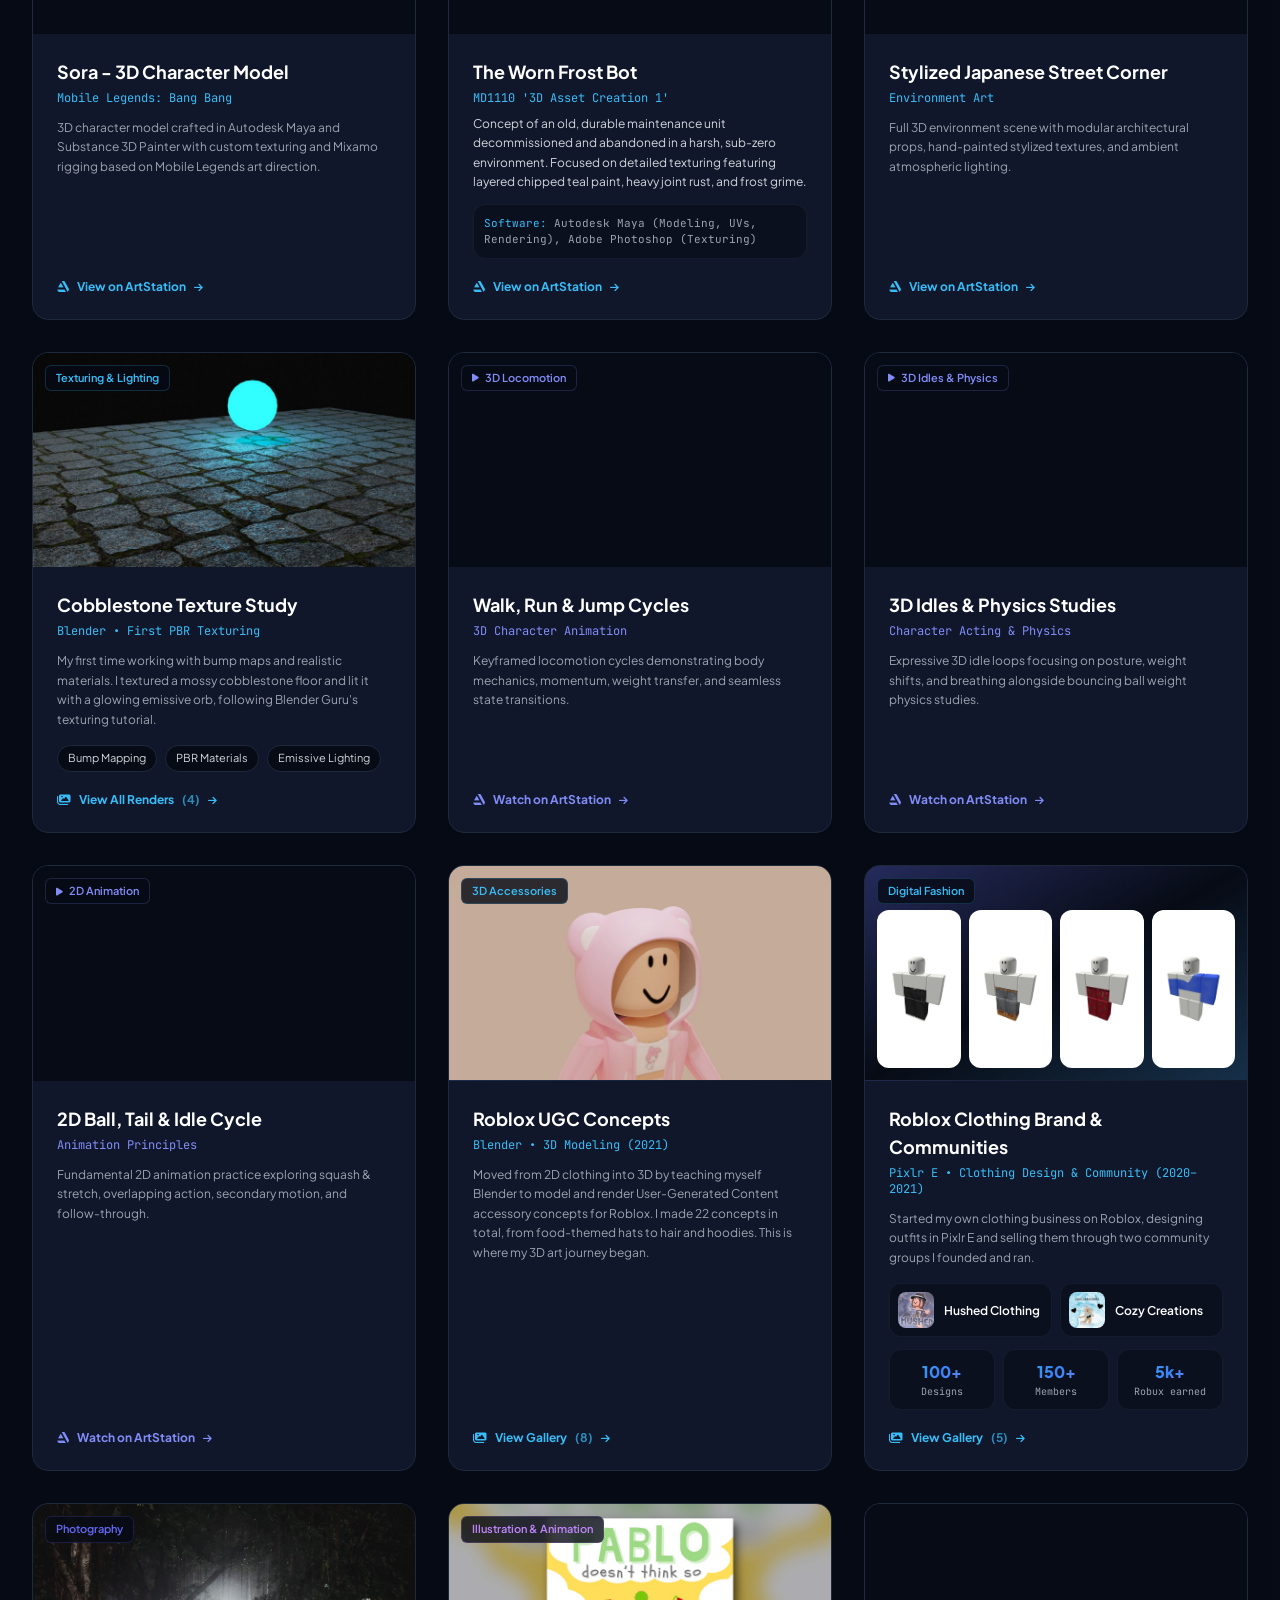
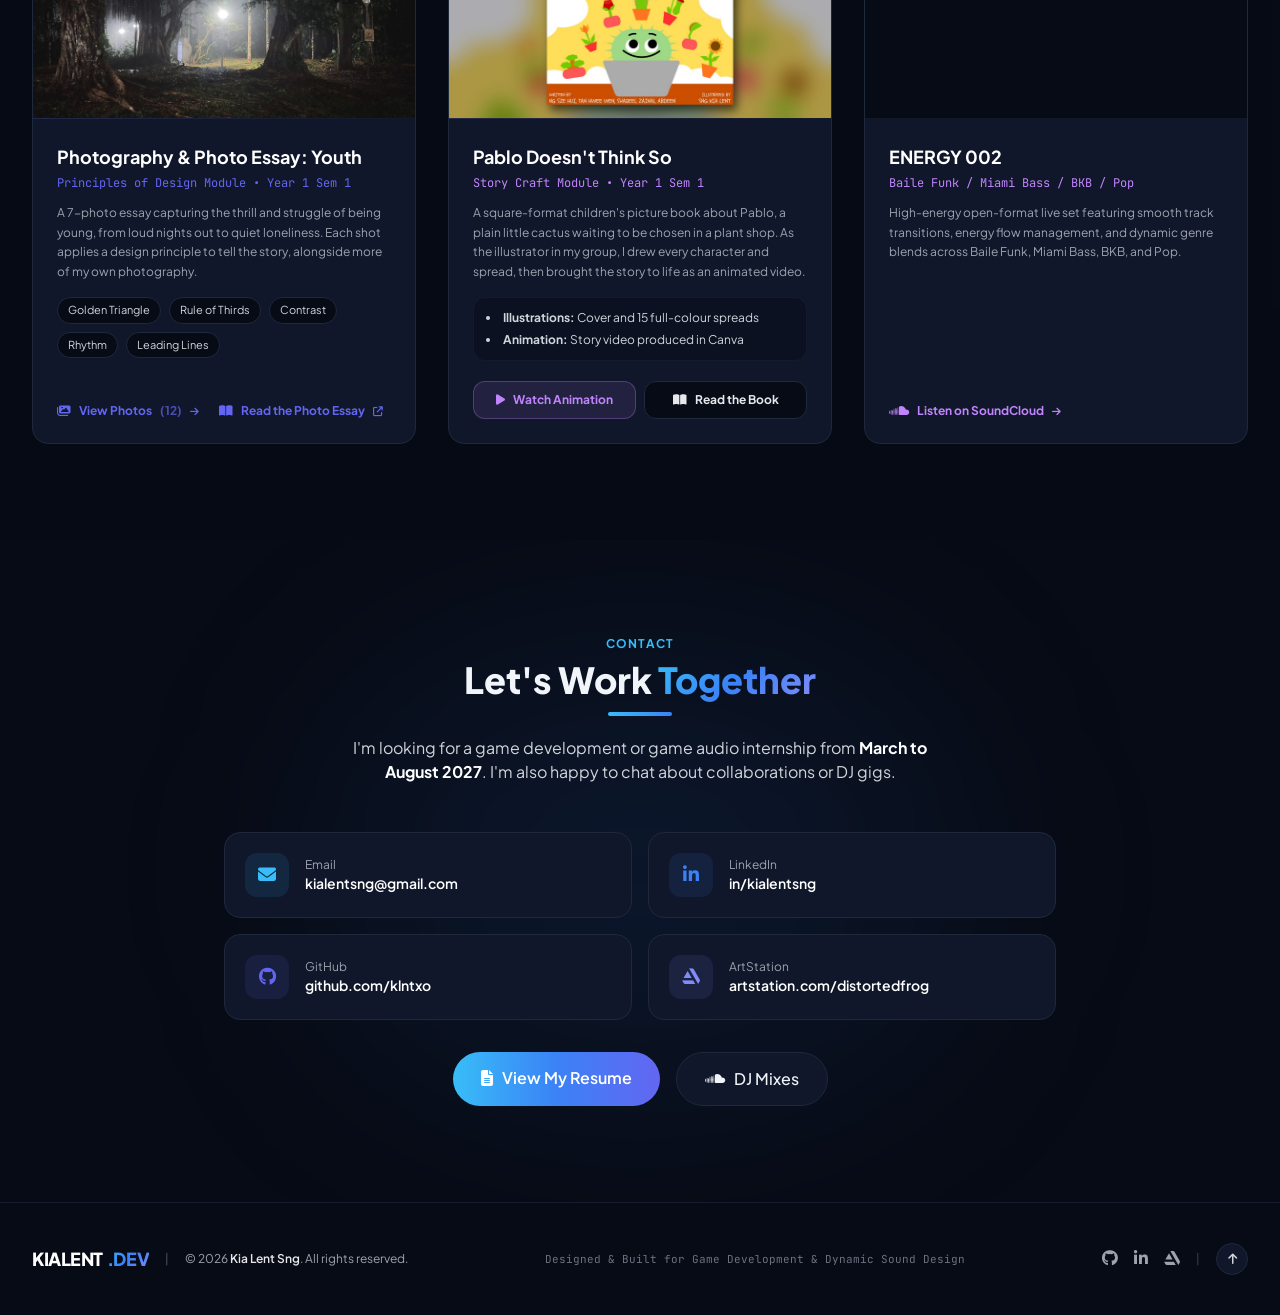
==== commit f05196ed: "Add files via upload" ====
--- a/index.html
+++ b/index.html
@@ -29,6 +29,8 @@
     
     <style>
         html, body { overflow-x: clip; }
+        .bb-media { aspect-ratio: 16 / 9; background: #0b0820; }
+        @media (min-width: 768px) { .bb-media { aspect-ratio: auto; min-height: 100%; } }
         video:fullscreen, video:-webkit-full-screen { object-fit: contain !important; background: #000; }
         body {
             background-color: #070b15;
@@ -771,6 +773,9 @@
                     <button data-filter="roblox" class="filter-btn px-4 py-2 rounded-full text-xs font-semibold bg-brand-card text-gray-400 border border-brand-border hover:border-brand-cyan hover:text-white transition-all">
                         <i class="fas fa-shirt mr-1 text-brand-cyan"></i> Roblox & UGC
                     </button>
+                    <button data-filter="ai" class="filter-btn px-4 py-2 rounded-full text-xs font-semibold bg-brand-card text-gray-400 border border-brand-border hover:border-brand-lavender hover:text-white transition-all">
+                        <i class="fas fa-wand-magic-sparkles mr-1 text-brand-lavender"></i> AI Projects
+                    </button>
                     <button data-filter="design" class="filter-btn px-4 py-2 rounded-full text-xs font-semibold bg-brand-card text-gray-400 border border-brand-border hover:border-brand-indigo hover:text-white transition-all">
                         <i class="fas fa-camera mr-1 text-brand-indigo"></i> Design & Illustration
                     </button>
@@ -889,6 +894,41 @@
                             <button type="button" data-gallery="deepsea" class="inline-flex items-center gap-2 text-xs font-bold text-brand-blue hover:text-white transition-colors">
                                 <i class="fas fa-expand"></i> Video &amp; Screenshots <i class="fas fa-arrow-right text-[10px]"></i>
                             </button>
+                        </div>
+                    </div>
+                </div>
+
+                <!-- AI-ASSISTED PROJECTS (full-width) -->
+                <div class="portfolio-divider col-span-full flex items-center gap-4 pt-4" data-category="__divider">
+                    <span class="text-xs font-bold uppercase tracking-widest text-gray-400 sm:whitespace-nowrap">Built with AI</span>
+                    <span class="h-px flex-1 bg-brand-border"></span>
+                </div>
+                <div class="portfolio-item col-span-full bg-brand-card rounded-2xl border border-brand-border overflow-hidden hover-card group grid grid-cols-1 md:grid-cols-2" data-category="code audio ai">
+                    <div class="bg-black relative overflow-hidden bb-media">
+                        <video controls playsinline preload="none" poster="images/bassline/poster.jpg" class="w-full h-full object-contain" style="position:absolute;inset:0">
+                            <source src="videos/bassline-break-gameplay.mp4" type="video/mp4">
+                        </video>
+                        <div class="absolute top-3 left-3 px-2.5 py-1 rounded-md bg-brand-dark/80 backdrop-blur-sm text-[11px] font-semibold text-brand-lavender border border-brand-lavender/30 flex items-center gap-1.5 pointer-events-none"><i class="fas fa-play text-[9px]"></i> Gameplay · sound on</div>
+                        <div class="absolute top-3 right-3 px-2.5 py-1 rounded-md text-[11px] font-bold text-brand-dark pointer-events-none" style="background:#c4b5fd"><i class="fas fa-wand-magic-sparkles text-[9px] mr-1"></i>AI-Assisted</div>
+                    </div>
+                    <div class="p-6 flex flex-col">
+                        <h3 class="text-lg font-bold text-white mb-1">Bassline Break</h3>
+                        <span class="text-xs text-brand-lavender font-mono mb-2">Web (HTML5) · Web Audio · itch.io (2026)</span>
+                        <div class="flex items-center gap-2 text-[11px] font-mono text-gray-400 mb-4"><i class="fas fa-user text-brand-lavender"></i> Solo · Built with Claude Code &amp; Gemini</div>
+                        <p class="text-xs text-gray-400 mb-4 leading-relaxed">
+                            A 4-key rhythm game inspired by Project SEKAI and RoBeats. Every note you hit plays part of the melody, so you perform the song as you play it.
+                        </p>
+                        <ul class="text-xs text-gray-300 space-y-1.5 mb-5 list-disc list-inside bg-brand-dark/40 p-3 rounded-xl border border-brand-border/40">
+                            <li><strong>How I used AI:</strong> directed Claude Code to build the game, and used Gemini to write and refine my prompts</li>
+                            <li><strong>Design:</strong> 3 tracks (128–136 BPM), 3 difficulties (Chill, Groove, Club), tap and hold notes, S-rank scoring</li>
+                            <li><strong>Audio:</strong> all sound is generated live with Web Audio; hits play synth notes locked to the song's key</li>
+                            <li><strong>Plays anywhere:</strong> desktop (D F J K) and mobile touch, with audio latency calibration</li>
+                        </ul>
+                        <p class="text-[11px] text-gray-500 mb-4">AI-assisted code, graphics and text, as disclosed on itch.io.</p>
+                        <div class="mt-auto flex flex-wrap items-center gap-x-5 gap-y-2">
+                            <a href="games/bassline-break/" target="_blank" rel="noopener" class="inline-flex items-center gap-2 text-xs font-bold text-brand-lavender hover:text-white transition-colors"><i class="fas fa-gamepad"></i> Play It Here <i class="fas fa-arrow-up-right-from-square text-[10px]"></i></a>
+                            <button type="button" data-gallery="bassline" class="inline-flex items-center gap-2 text-xs font-bold text-brand-blue hover:text-white transition-colors"><i class="fas fa-expand"></i> Video &amp; Screenshots <i class="fas fa-arrow-right text-[10px]"></i></button>
+                            <a href="https://klntxo.itch.io/bassline-break" target="_blank" rel="noopener" class="inline-flex items-center gap-2 text-xs font-bold text-gray-400 hover:text-white transition-colors">itch.io page <i class="fas fa-arrow-up-right-from-square text-[10px]"></i></a>
                         </div>
                     </div>
                 </div>
@@ -1522,6 +1562,19 @@
                     { src: 'images/art/cobblestone-texture-study-4.jpg', caption: 'Warm lighting test' }
                 ]
             },
+            bassline: {
+                title: 'Bassline Break',
+                items: [
+                    { video: 'videos/bassline-break-gameplay.mp4', caption: 'Gameplay: Neon Drift on Groove difficulty, from the first notes to an S rank' },
+                    { src: 'images/bassline/01-song-select.jpg', caption: 'Song select: 3 tracks, each with its own key and BPM, 3 difficulties and an audio offset slider' },
+                    { src: 'images/bassline/02-hold-note.jpg', caption: 'Hold notes: keep the key down for a Full Hold bonus' },
+                    { src: 'images/bassline/03-fever.jpg', caption: 'Fever mode: the lanes and visualiser change colour and score multiplies x4' },
+                    { src: 'images/bassline/04-combo.jpg', caption: 'Combo counter, Perfect judgement and the live audio visualiser behind the highway' },
+                    { src: 'images/bassline/05-results.jpg', caption: 'Results: rank, accuracy, max combo, judgements and saved personal best' },
+                    { src: 'images/bassline/06-cover-wide.jpg', caption: 'Promo cover art (AI-generated)' },
+                    { src: 'images/bassline/07-cover.jpg', caption: 'Alternate promo cover art (AI-generated)' }
+                ]
+            },
             deepsea: {
                 title: 'Deep Sea Simulator',
                 items: [
@@ -1661,7 +1714,7 @@
         window.addEventListener('DOMContentLoaded', () => {
             const filterBtns = document.querySelectorAll('.filter-btn');
             const portfolioItems = document.querySelectorAll('.portfolio-item');
-            const divider = document.querySelector('.portfolio-divider');
+            const dividers = document.querySelectorAll('.portfolio-divider');
 
             filterBtns.forEach(btn => {
                 btn.addEventListener('click', () => {
@@ -1675,11 +1728,11 @@
                     btn.classList.remove('bg-brand-card', 'text-gray-400', 'border-brand-border');
                     btn.classList.add('bg-brand-cyan/20', 'text-brand-cyan', 'border-brand-cyan/40');
 
-                    if (divider) divider.style.display = filter === 'all' ? 'flex' : 'none';
+                    dividers.forEach(d => { d.style.display = filter === 'all' ? '' : 'none'; });
                     portfolioItems.forEach(item => {
                         const cats = (item.getAttribute('data-category') || '').split(' ');
                         if (filter === 'all' || cats.includes(filter)) {
-                            item.style.display = 'flex';
+                            item.style.display = '';
                         } else {
                             item.style.display = 'none';
                         }
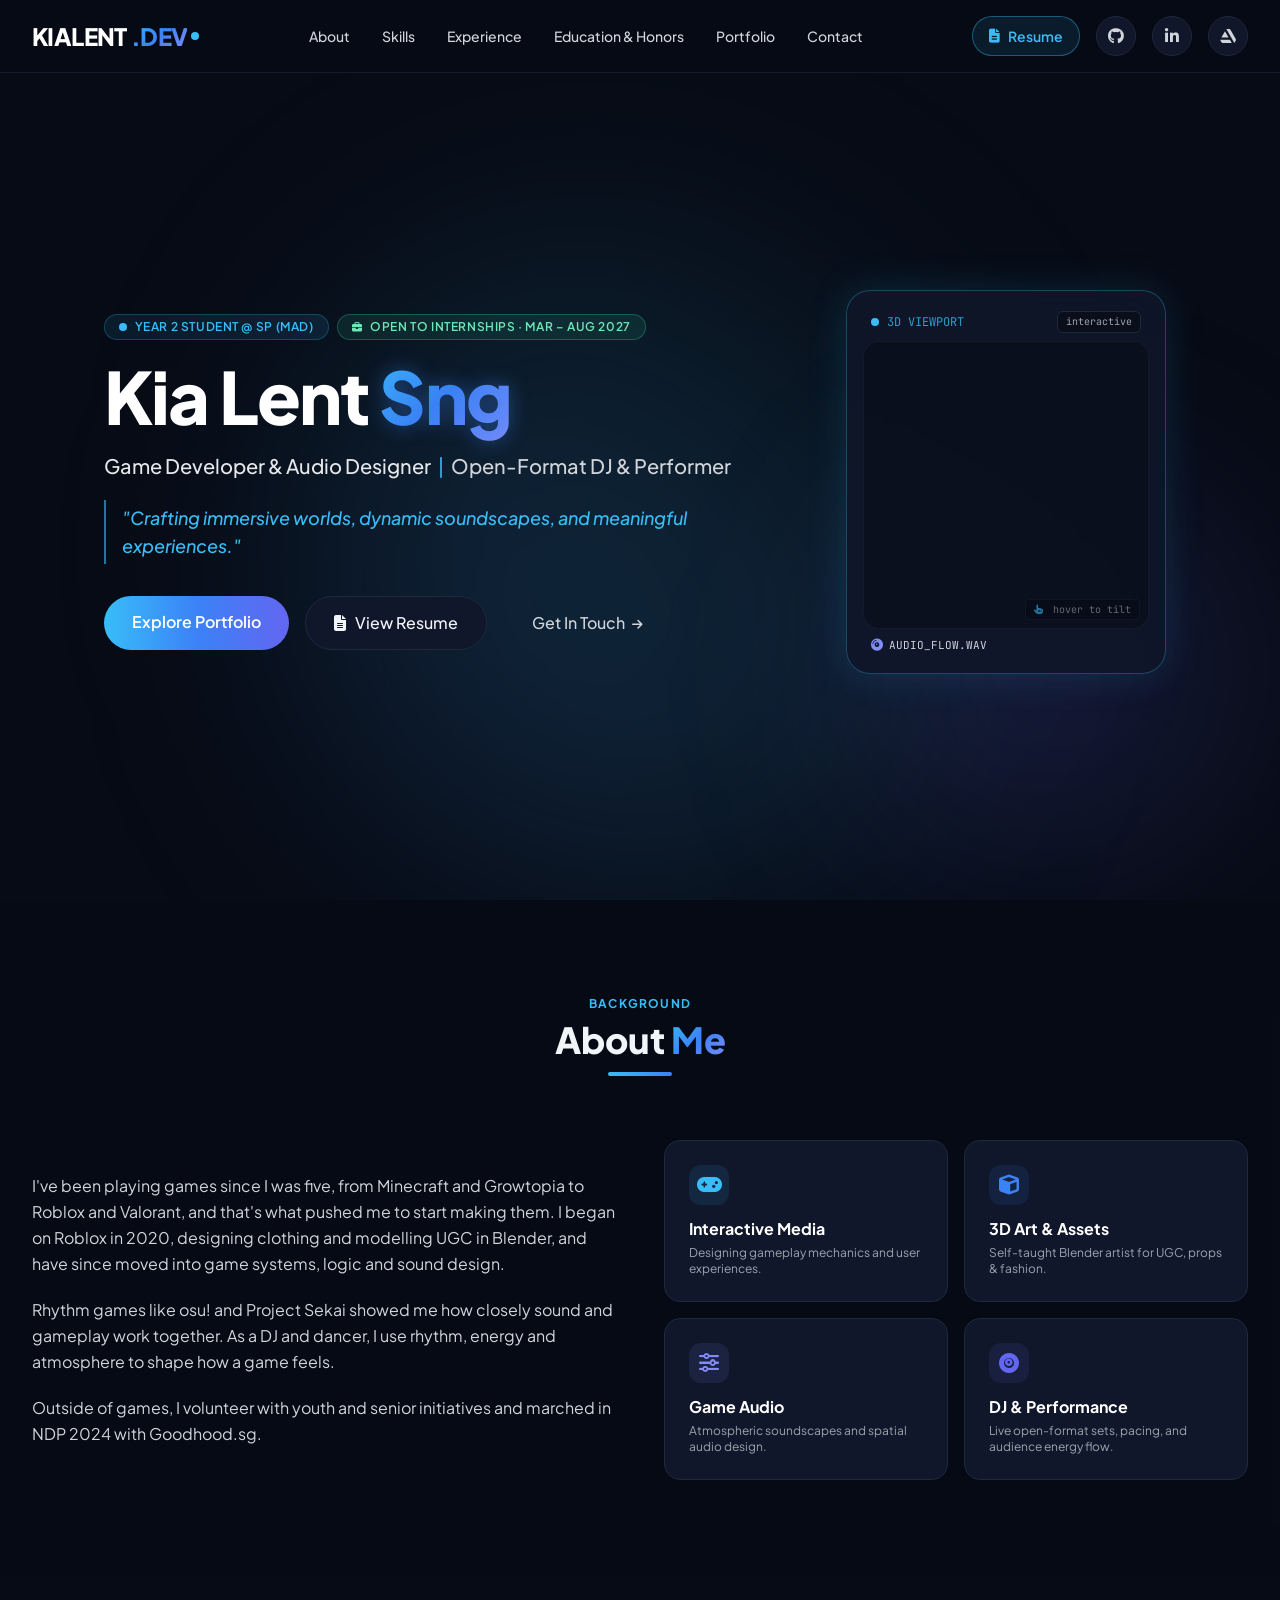
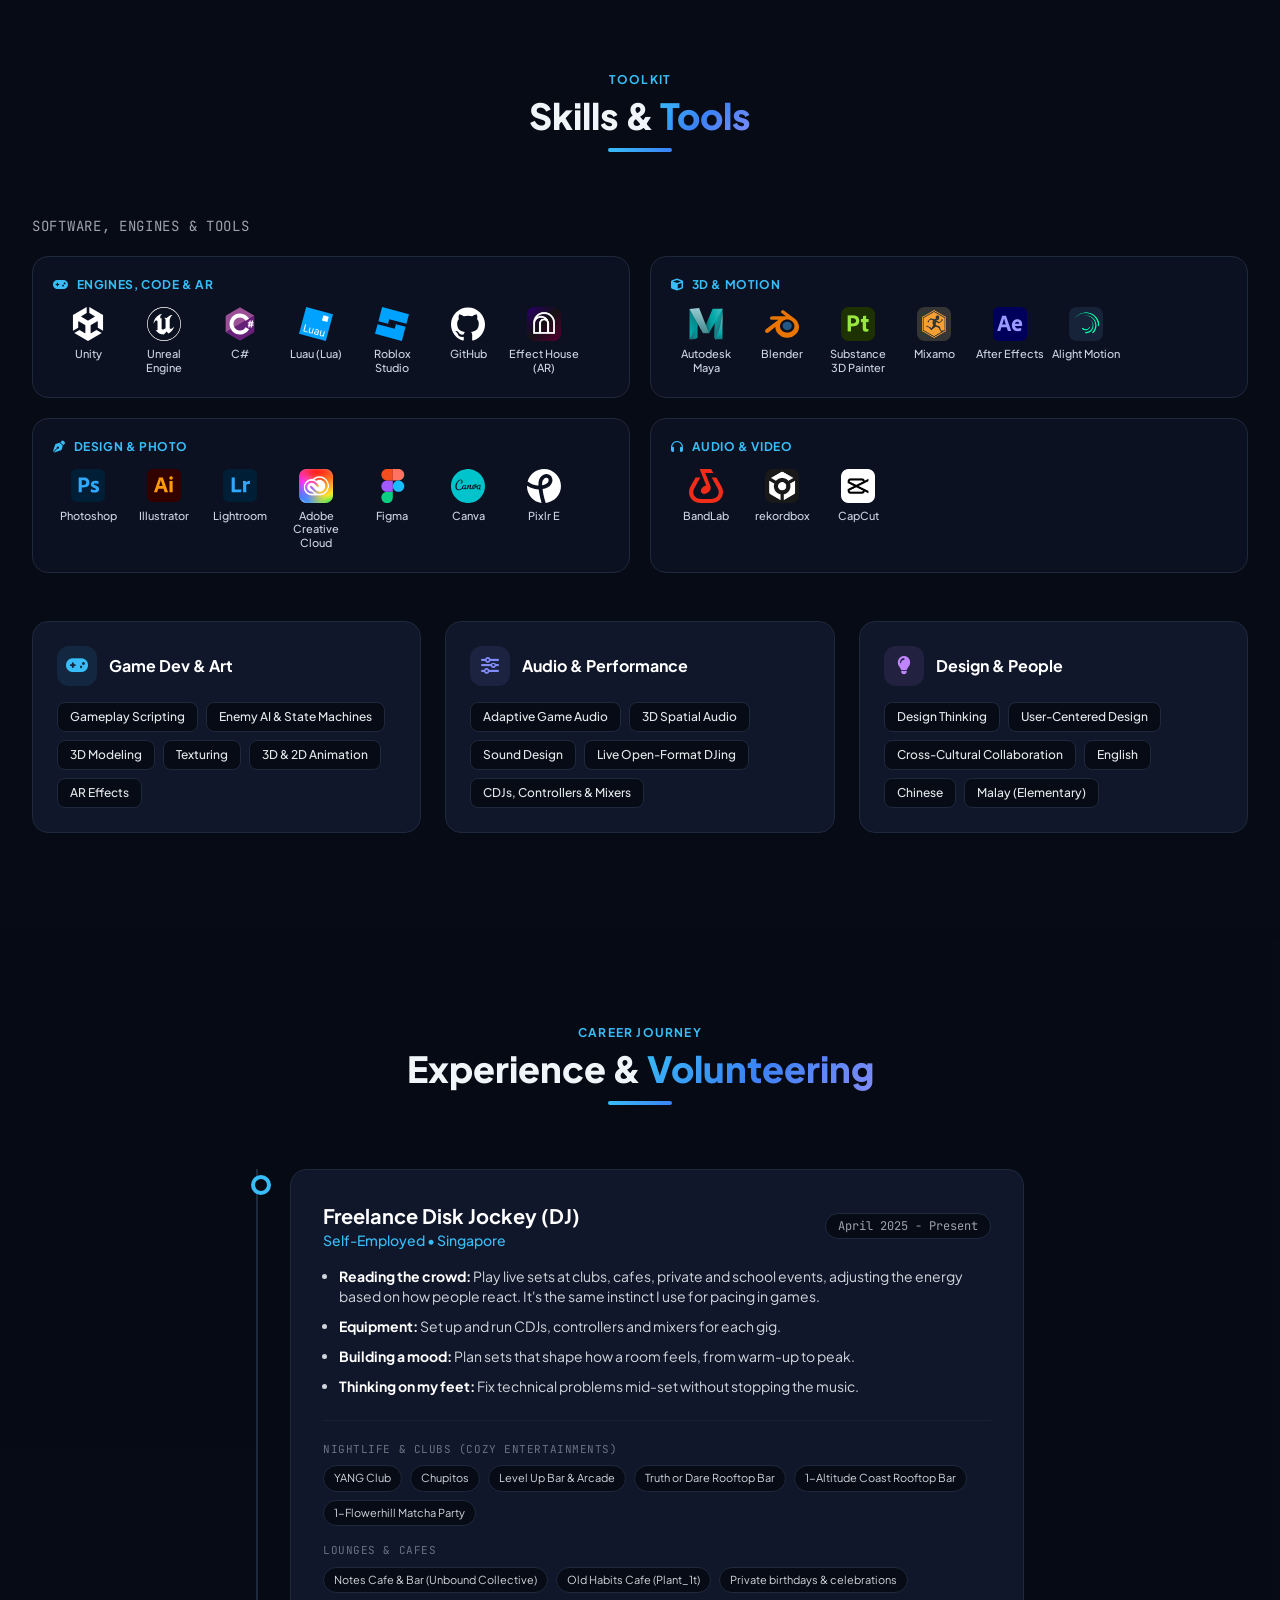
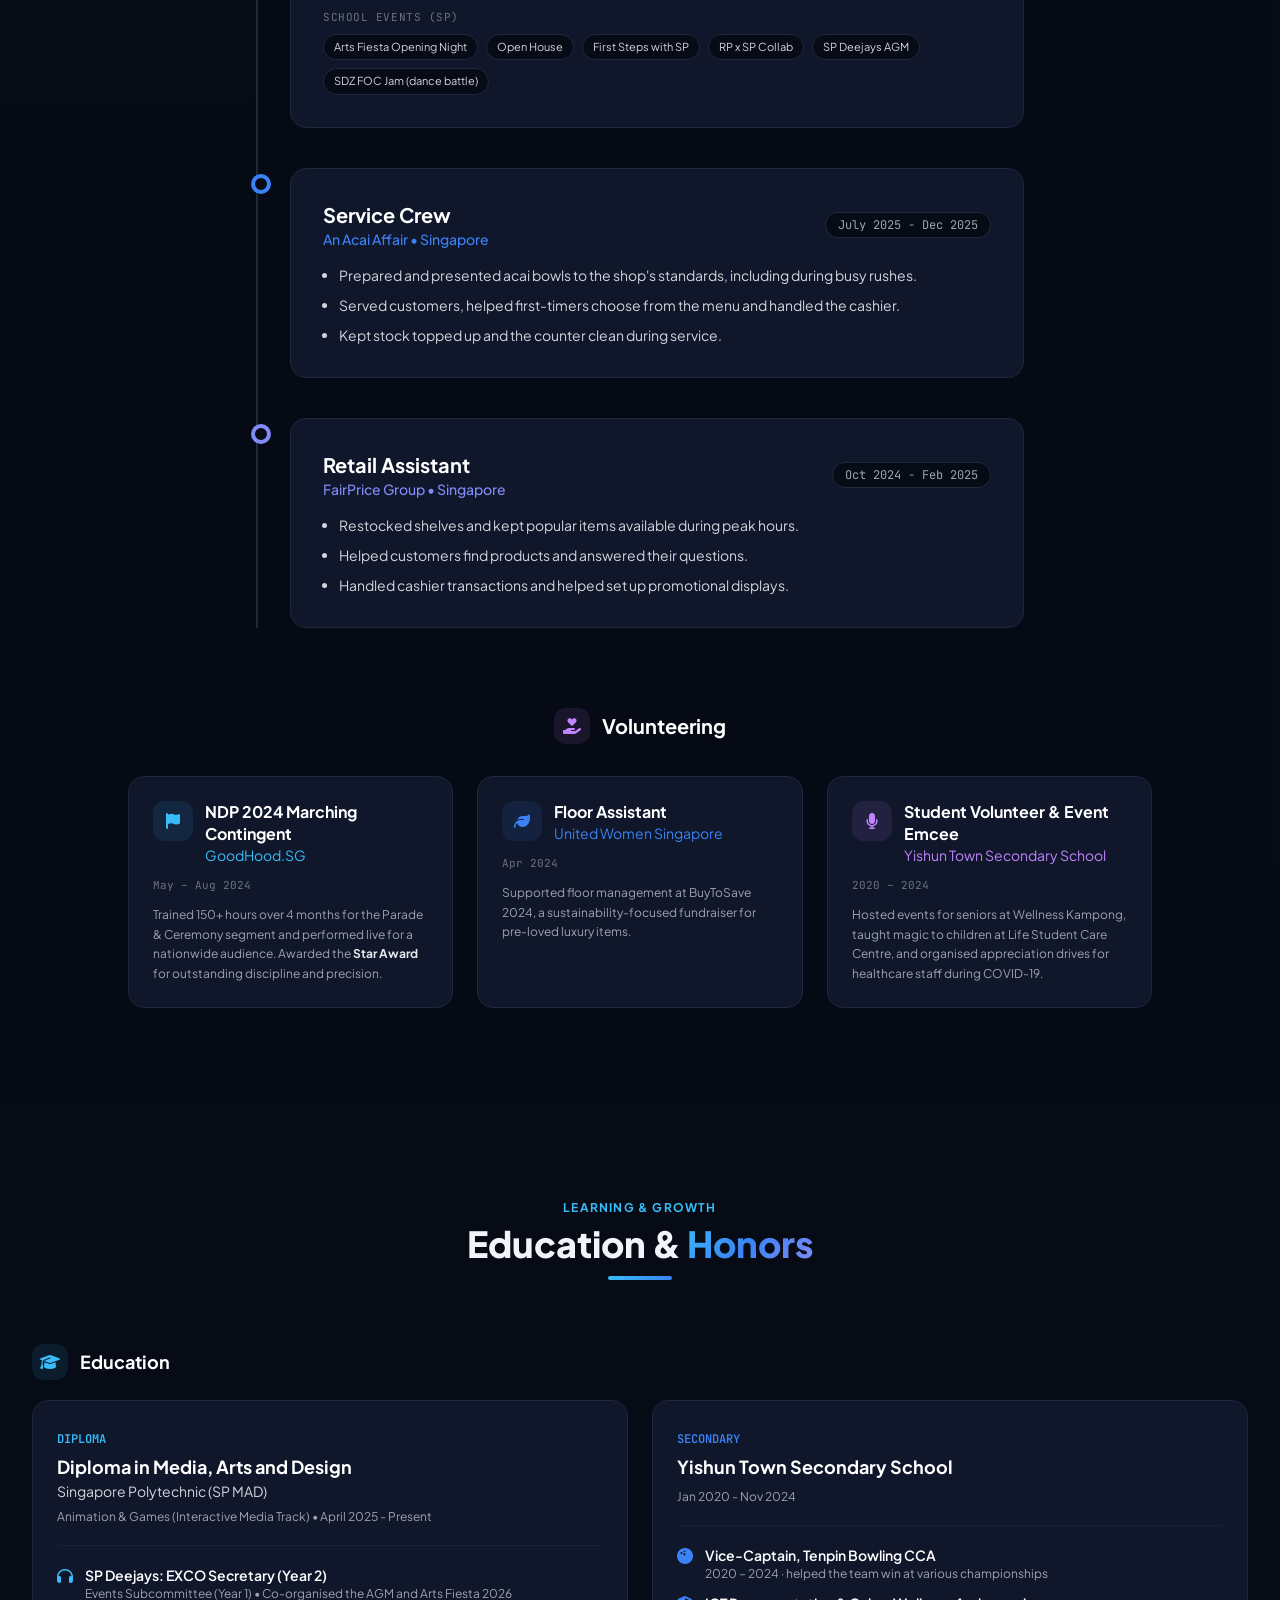
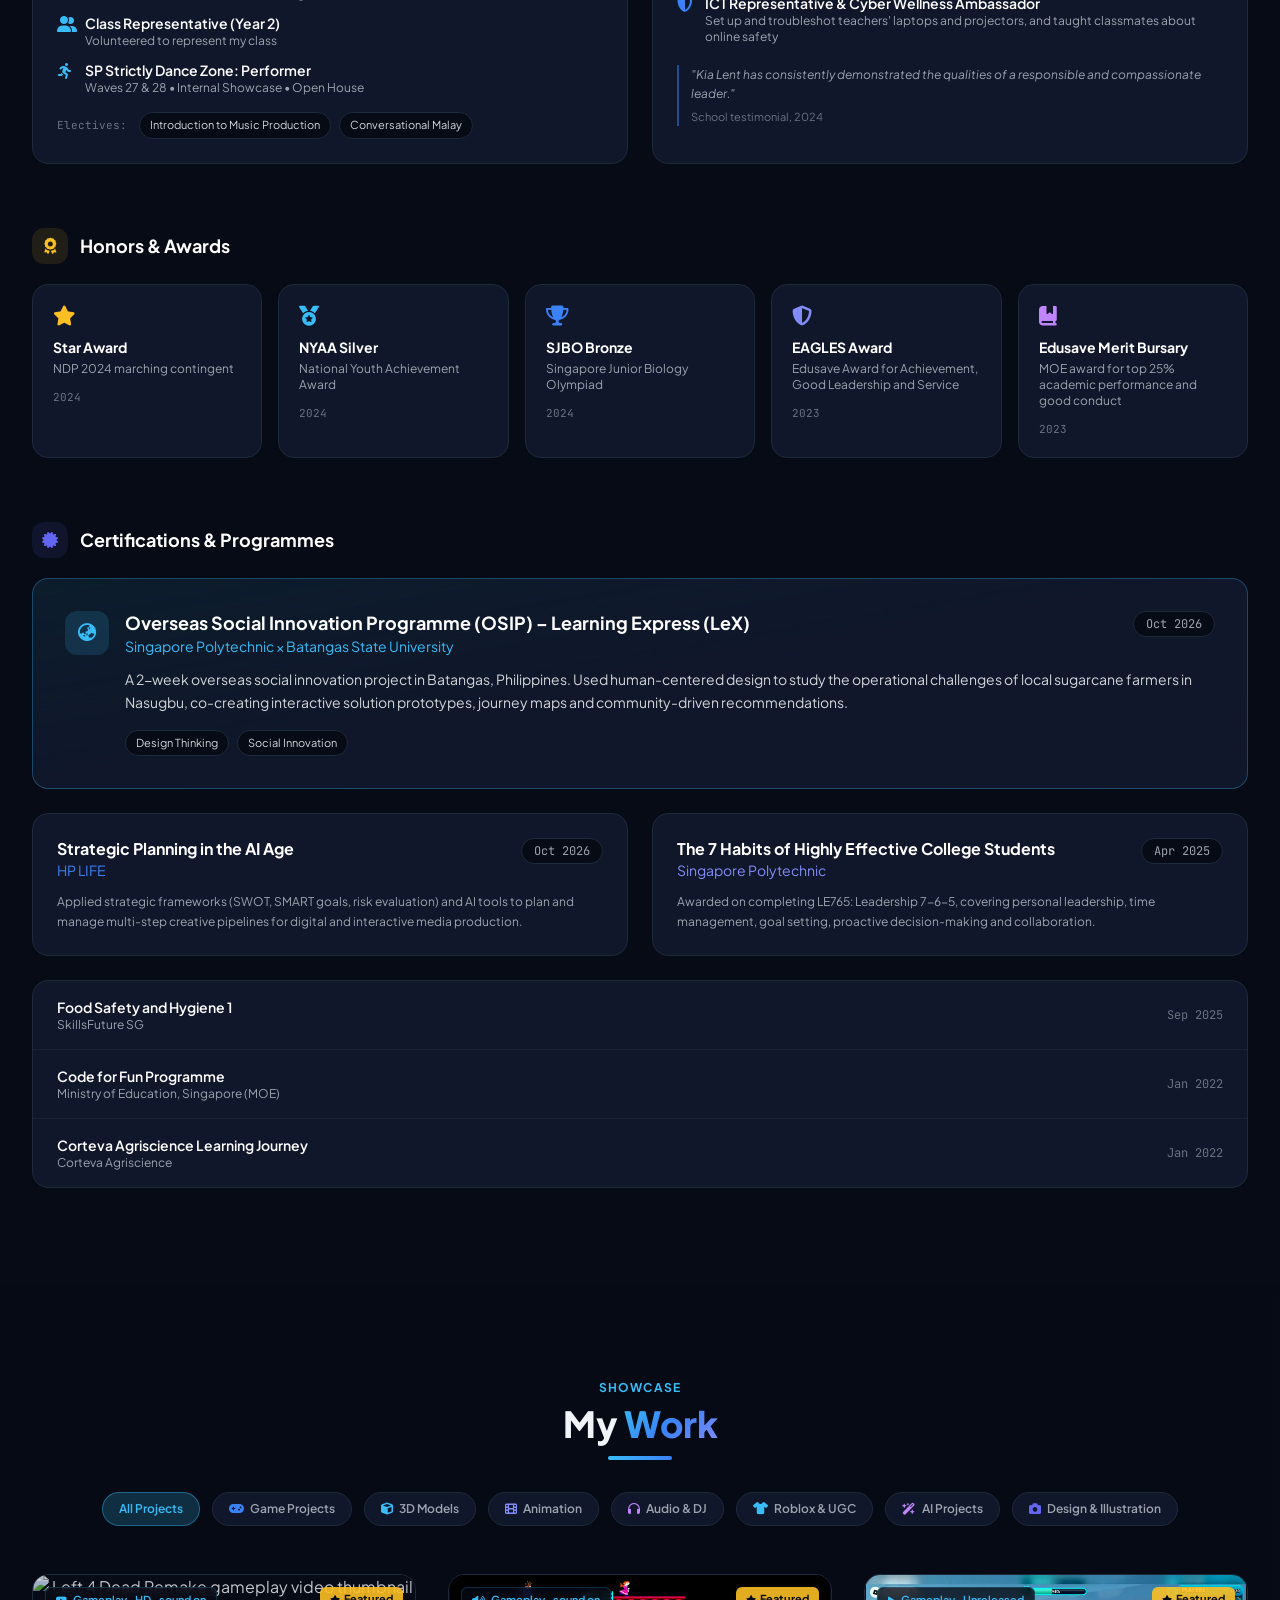
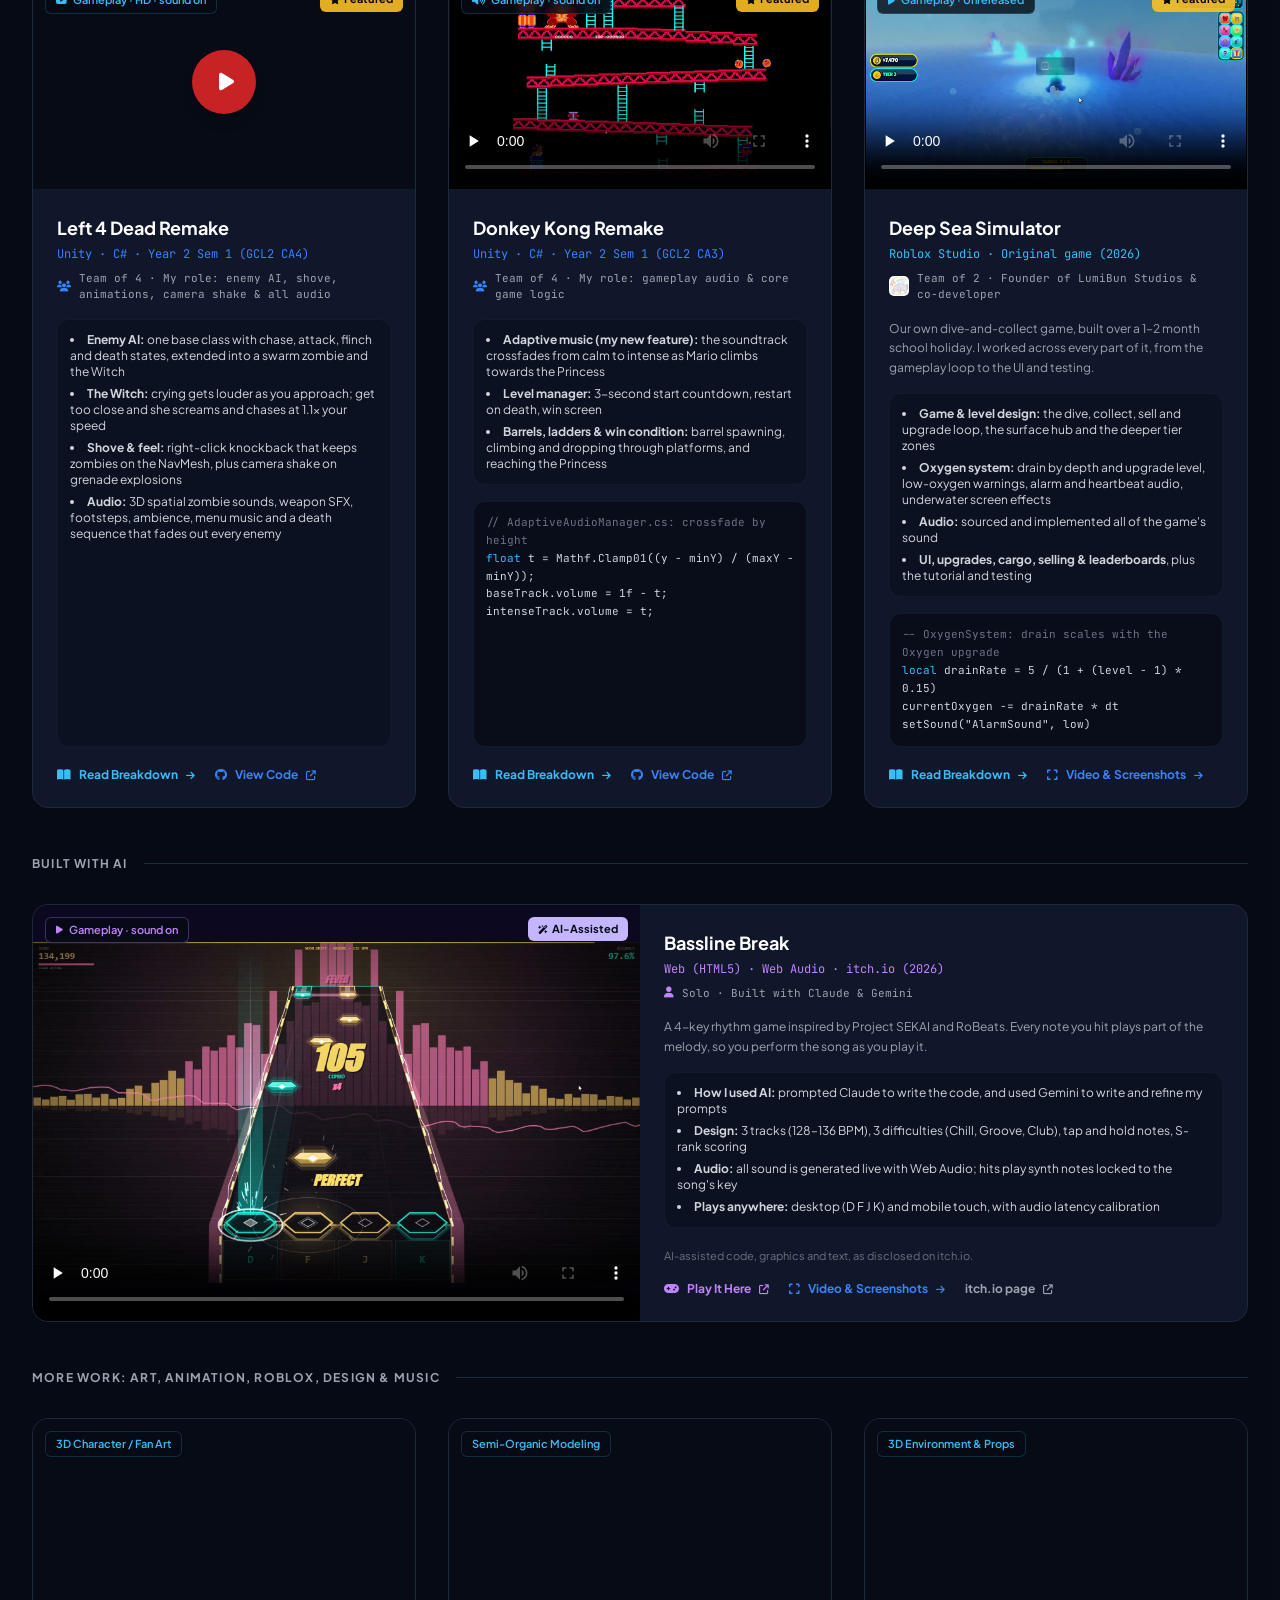
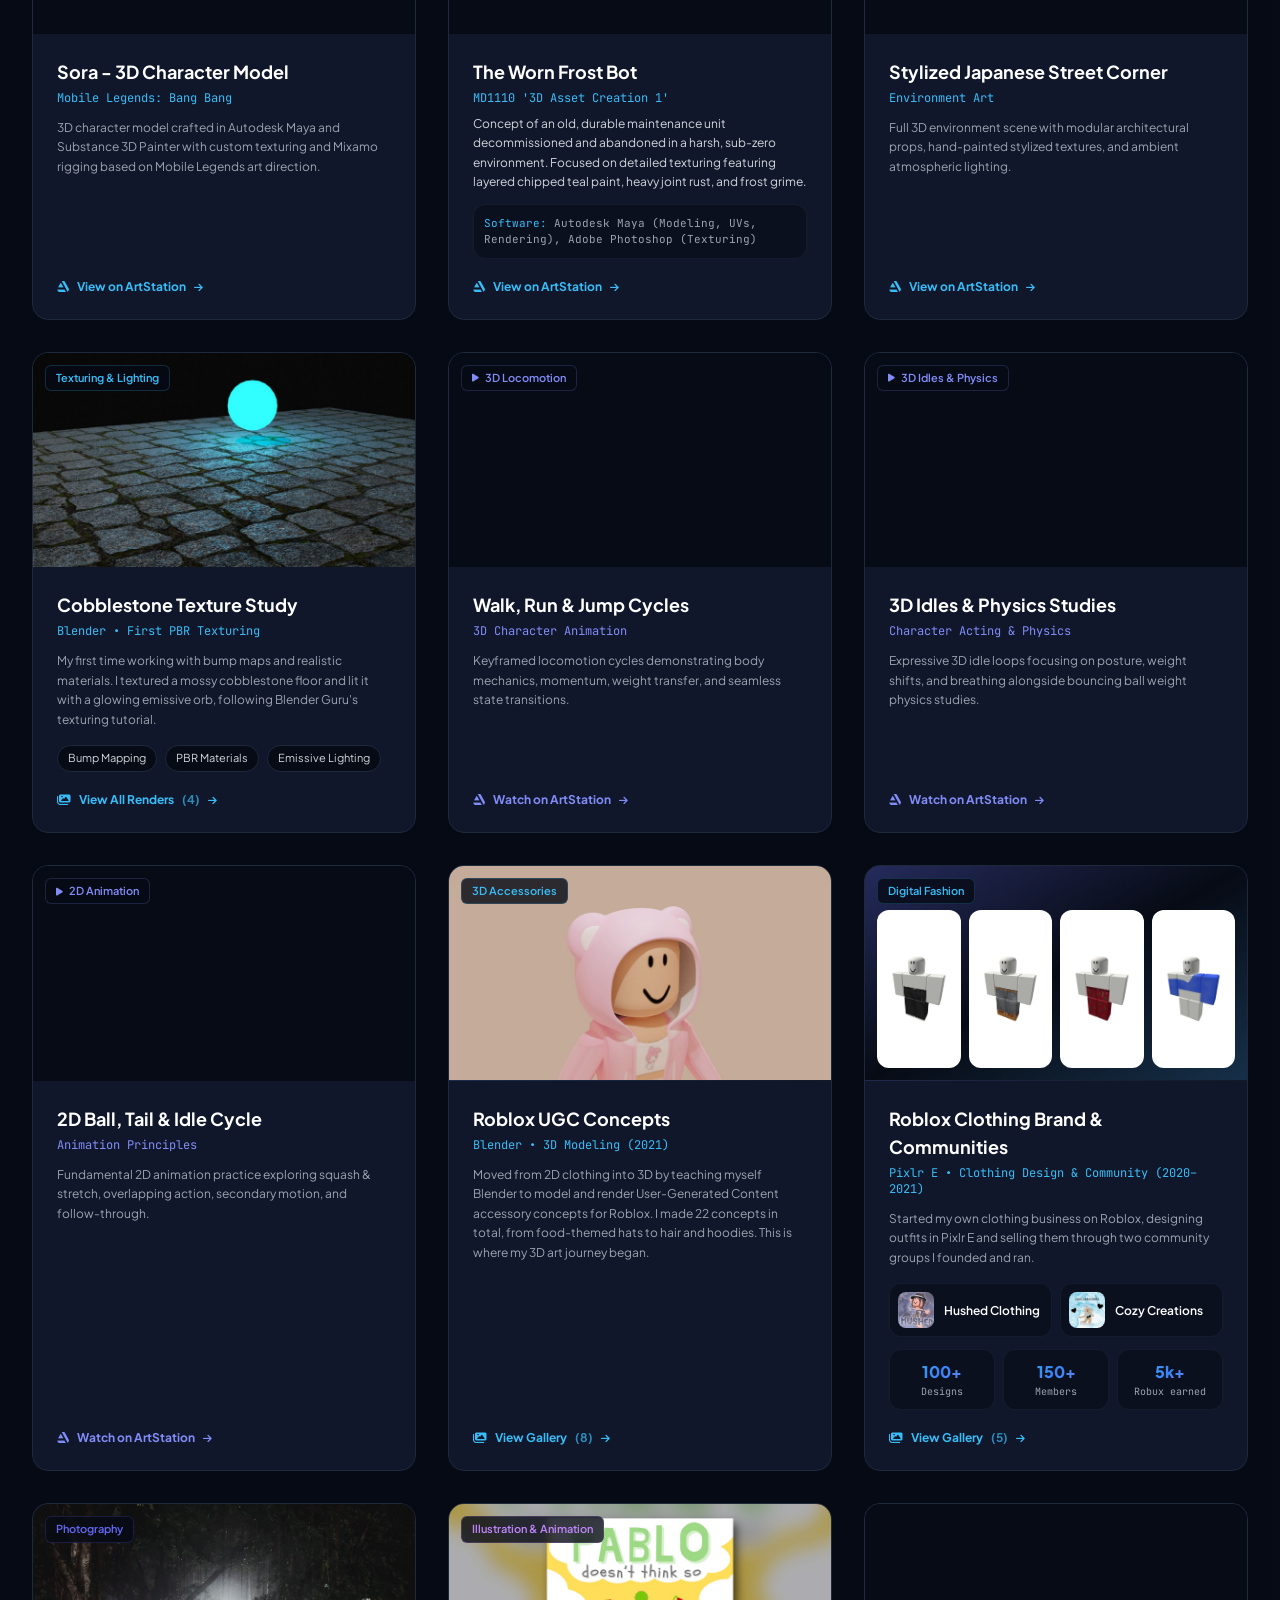
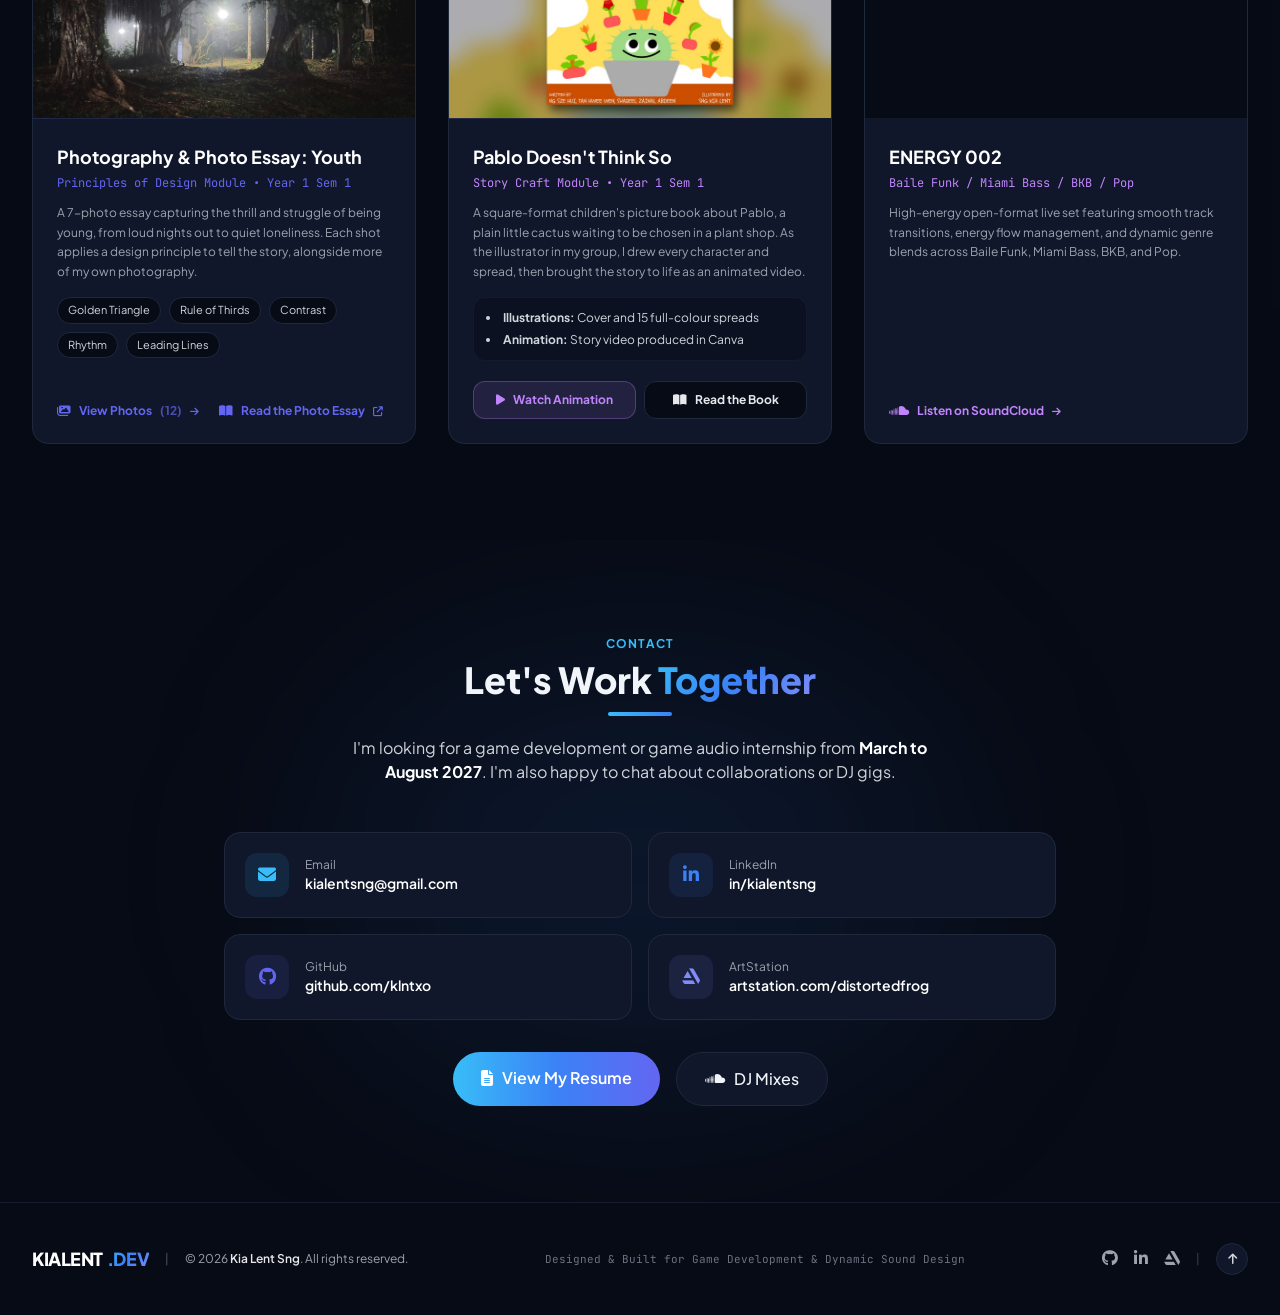
==== commit d400aedb: "Add files via upload" ====
--- a/index.html
+++ b/index.html
@@ -914,12 +914,12 @@
                     <div class="p-6 flex flex-col">
                         <h3 class="text-lg font-bold text-white mb-1">Bassline Break</h3>
                         <span class="text-xs text-brand-lavender font-mono mb-2">Web (HTML5) · Web Audio · itch.io (2026)</span>
-                        <div class="flex items-center gap-2 text-[11px] font-mono text-gray-400 mb-4"><i class="fas fa-user text-brand-lavender"></i> Solo · Built with Claude Code &amp; Gemini</div>
+                        <div class="flex items-center gap-2 text-[11px] font-mono text-gray-400 mb-4"><i class="fas fa-user text-brand-lavender"></i> Solo · Built with Claude &amp; Gemini</div>
                         <p class="text-xs text-gray-400 mb-4 leading-relaxed">
                             A 4-key rhythm game inspired by Project SEKAI and RoBeats. Every note you hit plays part of the melody, so you perform the song as you play it.
                         </p>
                         <ul class="text-xs text-gray-300 space-y-1.5 mb-5 list-disc list-inside bg-brand-dark/40 p-3 rounded-xl border border-brand-border/40">
-                            <li><strong>How I used AI:</strong> directed Claude Code to build the game, and used Gemini to write and refine my prompts</li>
+                            <li><strong>How I used AI:</strong> prompted Claude to write the code, and used Gemini to write and refine my prompts</li>
                             <li><strong>Design:</strong> 3 tracks (128–136 BPM), 3 difficulties (Chill, Groove, Club), tap and hold notes, S-rank scoring</li>
                             <li><strong>Audio:</strong> all sound is generated live with Web Audio; hits play synth notes locked to the song's key</li>
                             <li><strong>Plays anywhere:</strong> desktop (D F J K) and mobile touch, with audio latency calibration</li>
